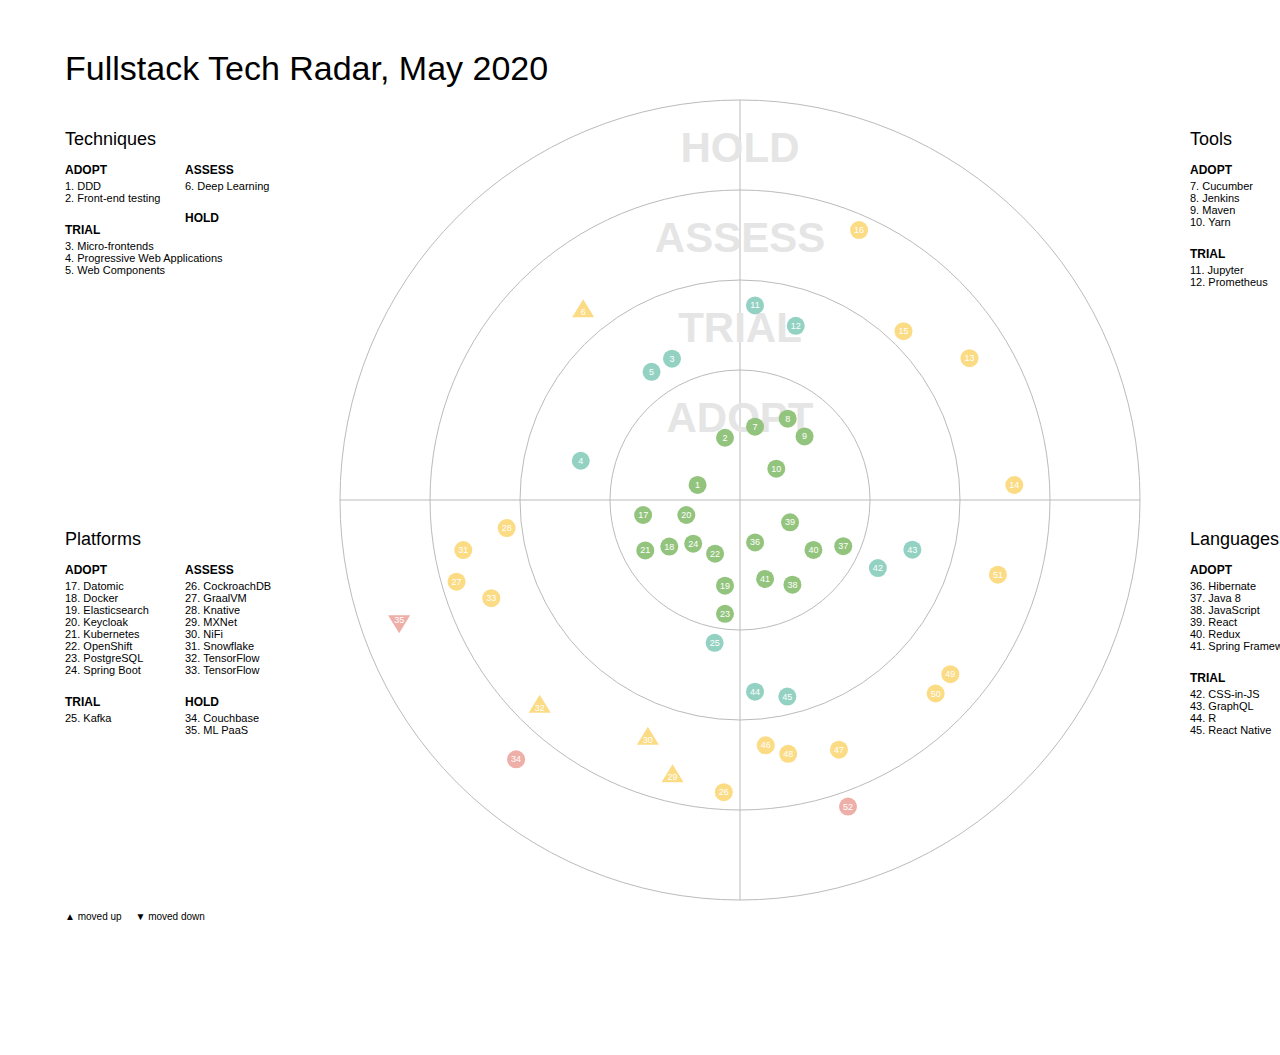
==== docs/fullstack.html @ eb1132a2 "Change Fullstack radar with Deep Learning and NiFI" ====
<!DOCTYPE html>

<html>

<head>

<meta charset="utf-8" />
<meta name="generator" content="pandoc" />
<meta http-equiv="X-UA-Compatible" content="IE=EDGE" />




<title>Tech Radar</title>

<script>// Pandoc 2.9 adds attributes on both header and div. We remove the former (to
// be compatible with the behavior of Pandoc < 2.8).
document.addEventListener('DOMContentLoaded', function(e) {
  var hs = document.querySelectorAll("div.section[class*='level'] > :first-child");
  var i, h, a;
  for (i = 0; i < hs.length; i++) {
    h = hs[i];
    if (!/^h[1-6]$/i.test(h.tagName)) continue;  // it should be a header h1-h6
    a = h.attributes;
    while (a.length > 0) h.removeAttribute(a[0].name);
  }
});
</script>
<script>/*! jQuery v1.11.3 | (c) 2005, 2015 jQuery Foundation, Inc. | jquery.org/license */
!function(a,b){"object"==typeof module&&"object"==typeof module.exports?module.exports=a.document?b(a,!0):function(a){if(!a.document)throw new Error("jQuery requires a window with a document");return b(a)}:b(a)}("undefined"!=typeof window?window:this,function(a,b){var c=[],d=c.slice,e=c.concat,f=c.push,g=c.indexOf,h={},i=h.toString,j=h.hasOwnProperty,k={},l="1.11.3",m=function(a,b){return new m.fn.init(a,b)},n=/^[\s\uFEFF\xA0]+|[\s\uFEFF\xA0]+$/g,o=/^-ms-/,p=/-([\da-z])/gi,q=function(a,b){return b.toUpperCase()};m.fn=m.prototype={jquery:l,constructor:m,selector:"",length:0,toArray:function(){return d.call(this)},get:function(a){return null!=a?0>a?this[a+this.length]:this[a]:d.call(this)},pushStack:function(a){var b=m.merge(this.constructor(),a);return b.prevObject=this,b.context=this.context,b},each:function(a,b){return m.each(this,a,b)},map:function(a){return this.pushStack(m.map(this,function(b,c){return a.call(b,c,b)}))},slice:function(){return this.pushStack(d.apply(this,arguments))},first:function(){return this.eq(0)},last:function(){return this.eq(-1)},eq:function(a){var b=this.length,c=+a+(0>a?b:0);return this.pushStack(c>=0&&b>c?[this[c]]:[])},end:function(){return this.prevObject||this.constructor(null)},push:f,sort:c.sort,splice:c.splice},m.extend=m.fn.extend=function(){var a,b,c,d,e,f,g=arguments[0]||{},h=1,i=arguments.length,j=!1;for("boolean"==typeof g&&(j=g,g=arguments[h]||{},h++),"object"==typeof g||m.isFunction(g)||(g={}),h===i&&(g=this,h--);i>h;h++)if(null!=(e=arguments[h]))for(d in e)a=g[d],c=e[d],g!==c&&(j&&c&&(m.isPlainObject(c)||(b=m.isArray(c)))?(b?(b=!1,f=a&&m.isArray(a)?a:[]):f=a&&m.isPlainObject(a)?a:{},g[d]=m.extend(j,f,c)):void 0!==c&&(g[d]=c));return g},m.extend({expando:"jQuery"+(l+Math.random()).replace(/\D/g,""),isReady:!0,error:function(a){throw new Error(a)},noop:function(){},isFunction:function(a){return"function"===m.type(a)},isArray:Array.isArray||function(a){return"array"===m.type(a)},isWindow:function(a){return null!=a&&a==a.window},isNumeric:function(a){return!m.isArray(a)&&a-parseFloat(a)+1>=0},isEmptyObject:function(a){var b;for(b in a)return!1;return!0},isPlainObject:function(a){var b;if(!a||"object"!==m.type(a)||a.nodeType||m.isWindow(a))return!1;try{if(a.constructor&&!j.call(a,"constructor")&&!j.call(a.constructor.prototype,"isPrototypeOf"))return!1}catch(c){return!1}if(k.ownLast)for(b in a)return j.call(a,b);for(b in a);return void 0===b||j.call(a,b)},type:function(a){return null==a?a+"":"object"==typeof a||"function"==typeof a?h[i.call(a)]||"object":typeof a},globalEval:function(b){b&&m.trim(b)&&(a.execScript||function(b){a.eval.call(a,b)})(b)},camelCase:function(a){return a.replace(o,"ms-").replace(p,q)},nodeName:function(a,b){return a.nodeName&&a.nodeName.toLowerCase()===b.toLowerCase()},each:function(a,b,c){var d,e=0,f=a.length,g=r(a);if(c){if(g){for(;f>e;e++)if(d=b.apply(a[e],c),d===!1)break}else for(e in a)if(d=b.apply(a[e],c),d===!1)break}else if(g){for(;f>e;e++)if(d=b.call(a[e],e,a[e]),d===!1)break}else for(e in a)if(d=b.call(a[e],e,a[e]),d===!1)break;return a},trim:function(a){return null==a?"":(a+"").replace(n,"")},makeArray:function(a,b){var c=b||[];return null!=a&&(r(Object(a))?m.merge(c,"string"==typeof a?[a]:a):f.call(c,a)),c},inArray:function(a,b,c){var d;if(b){if(g)return g.call(b,a,c);for(d=b.length,c=c?0>c?Math.max(0,d+c):c:0;d>c;c++)if(c in b&&b[c]===a)return c}return-1},merge:function(a,b){var c=+b.length,d=0,e=a.length;while(c>d)a[e++]=b[d++];if(c!==c)while(void 0!==b[d])a[e++]=b[d++];return a.length=e,a},grep:function(a,b,c){for(var d,e=[],f=0,g=a.length,h=!c;g>f;f++)d=!b(a[f],f),d!==h&&e.push(a[f]);return e},map:function(a,b,c){var d,f=0,g=a.length,h=r(a),i=[];if(h)for(;g>f;f++)d=b(a[f],f,c),null!=d&&i.push(d);else for(f in a)d=b(a[f],f,c),null!=d&&i.push(d);return e.apply([],i)},guid:1,proxy:function(a,b){var c,e,f;return"string"==typeof b&&(f=a[b],b=a,a=f),m.isFunction(a)?(c=d.call(arguments,2),e=function(){return a.apply(b||this,c.concat(d.call(arguments)))},e.guid=a.guid=a.guid||m.guid++,e):void 0},now:function(){return+new Date},support:k}),m.each("Boolean Number String Function Array Date RegExp Object Error".split(" "),function(a,b){h["[object "+b+"]"]=b.toLowerCase()});function r(a){var b="length"in a&&a.length,c=m.type(a);return"function"===c||m.isWindow(a)?!1:1===a.nodeType&&b?!0:"array"===c||0===b||"number"==typeof b&&b>0&&b-1 in a}var s=function(a){var b,c,d,e,f,g,h,i,j,k,l,m,n,o,p,q,r,s,t,u="sizzle"+1*new Date,v=a.document,w=0,x=0,y=ha(),z=ha(),A=ha(),B=function(a,b){return a===b&&(l=!0),0},C=1<<31,D={}.hasOwnProperty,E=[],F=E.pop,G=E.push,H=E.push,I=E.slice,J=function(a,b){for(var c=0,d=a.length;d>c;c++)if(a[c]===b)return c;return-1},K="checked|selected|async|autofocus|autoplay|controls|defer|disabled|hidden|ismap|loop|multiple|open|readonly|required|scoped",L="[\\x20\\t\\r\\n\\f]",M="(?:\\\\.|[\\w-]|[^\\x00-\\xa0])+",N=M.replace("w","w#"),O="\\["+L+"*("+M+")(?:"+L+"*([*^$|!~]?=)"+L+"*(?:'((?:\\\\.|[^\\\\'])*)'|\"((?:\\\\.|[^\\\\\"])*)\"|("+N+"))|)"+L+"*\\]",P=":("+M+")(?:\\((('((?:\\\\.|[^\\\\'])*)'|\"((?:\\\\.|[^\\\\\"])*)\")|((?:\\\\.|[^\\\\()[\\]]|"+O+")*)|.*)\\)|)",Q=new RegExp(L+"+","g"),R=new RegExp("^"+L+"+|((?:^|[^\\\\])(?:\\\\.)*)"+L+"+$","g"),S=new RegExp("^"+L+"*,"+L+"*"),T=new RegExp("^"+L+"*([>+~]|"+L+")"+L+"*"),U=new RegExp("="+L+"*([^\\]'\"]*?)"+L+"*\\]","g"),V=new RegExp(P),W=new RegExp("^"+N+"$"),X={ID:new RegExp("^#("+M+")"),CLASS:new RegExp("^\\.("+M+")"),TAG:new RegExp("^("+M.replace("w","w*")+")"),ATTR:new RegExp("^"+O),PSEUDO:new RegExp("^"+P),CHILD:new RegExp("^:(only|first|last|nth|nth-last)-(child|of-type)(?:\\("+L+"*(even|odd|(([+-]|)(\\d*)n|)"+L+"*(?:([+-]|)"+L+"*(\\d+)|))"+L+"*\\)|)","i"),bool:new RegExp("^(?:"+K+")$","i"),needsContext:new RegExp("^"+L+"*[>+~]|:(even|odd|eq|gt|lt|nth|first|last)(?:\\("+L+"*((?:-\\d)?\\d*)"+L+"*\\)|)(?=[^-]|$)","i")},Y=/^(?:input|select|textarea|button)$/i,Z=/^h\d$/i,$=/^[^{]+\{\s*\[native \w/,_=/^(?:#([\w-]+)|(\w+)|\.([\w-]+))$/,aa=/[+~]/,ba=/'|\\/g,ca=new RegExp("\\\\([\\da-f]{1,6}"+L+"?|("+L+")|.)","ig"),da=function(a,b,c){var d="0x"+b-65536;return d!==d||c?b:0>d?String.fromCharCode(d+65536):String.fromCharCode(d>>10|55296,1023&d|56320)},ea=function(){m()};try{H.apply(E=I.call(v.childNodes),v.childNodes),E[v.childNodes.length].nodeType}catch(fa){H={apply:E.length?function(a,b){G.apply(a,I.call(b))}:function(a,b){var c=a.length,d=0;while(a[c++]=b[d++]);a.length=c-1}}}function ga(a,b,d,e){var f,h,j,k,l,o,r,s,w,x;if((b?b.ownerDocument||b:v)!==n&&m(b),b=b||n,d=d||[],k=b.nodeType,"string"!=typeof a||!a||1!==k&&9!==k&&11!==k)return d;if(!e&&p){if(11!==k&&(f=_.exec(a)))if(j=f[1]){if(9===k){if(h=b.getElementById(j),!h||!h.parentNode)return d;if(h.id===j)return d.push(h),d}else if(b.ownerDocument&&(h=b.ownerDocument.getElementById(j))&&t(b,h)&&h.id===j)return d.push(h),d}else{if(f[2])return H.apply(d,b.getElementsByTagName(a)),d;if((j=f[3])&&c.getElementsByClassName)return H.apply(d,b.getElementsByClassName(j)),d}if(c.qsa&&(!q||!q.test(a))){if(s=r=u,w=b,x=1!==k&&a,1===k&&"object"!==b.nodeName.toLowerCase()){o=g(a),(r=b.getAttribute("id"))?s=r.replace(ba,"\\$&"):b.setAttribute("id",s),s="[id='"+s+"'] ",l=o.length;while(l--)o[l]=s+ra(o[l]);w=aa.test(a)&&pa(b.parentNode)||b,x=o.join(",")}if(x)try{return H.apply(d,w.querySelectorAll(x)),d}catch(y){}finally{r||b.removeAttribute("id")}}}return i(a.replace(R,"$1"),b,d,e)}function ha(){var a=[];function b(c,e){return a.push(c+" ")>d.cacheLength&&delete b[a.shift()],b[c+" "]=e}return b}function ia(a){return a[u]=!0,a}function ja(a){var b=n.createElement("div");try{return!!a(b)}catch(c){return!1}finally{b.parentNode&&b.parentNode.removeChild(b),b=null}}function ka(a,b){var c=a.split("|"),e=a.length;while(e--)d.attrHandle[c[e]]=b}function la(a,b){var c=b&&a,d=c&&1===a.nodeType&&1===b.nodeType&&(~b.sourceIndex||C)-(~a.sourceIndex||C);if(d)return d;if(c)while(c=c.nextSibling)if(c===b)return-1;return a?1:-1}function ma(a){return function(b){var c=b.nodeName.toLowerCase();return"input"===c&&b.type===a}}function na(a){return function(b){var c=b.nodeName.toLowerCase();return("input"===c||"button"===c)&&b.type===a}}function oa(a){return ia(function(b){return b=+b,ia(function(c,d){var e,f=a([],c.length,b),g=f.length;while(g--)c[e=f[g]]&&(c[e]=!(d[e]=c[e]))})})}function pa(a){return a&&"undefined"!=typeof a.getElementsByTagName&&a}c=ga.support={},f=ga.isXML=function(a){var b=a&&(a.ownerDocument||a).documentElement;return b?"HTML"!==b.nodeName:!1},m=ga.setDocument=function(a){var b,e,g=a?a.ownerDocument||a:v;return g!==n&&9===g.nodeType&&g.documentElement?(n=g,o=g.documentElement,e=g.defaultView,e&&e!==e.top&&(e.addEventListener?e.addEventListener("unload",ea,!1):e.attachEvent&&e.attachEvent("onunload",ea)),p=!f(g),c.attributes=ja(function(a){return a.className="i",!a.getAttribute("className")}),c.getElementsByTagName=ja(function(a){return a.appendChild(g.createComment("")),!a.getElementsByTagName("*").length}),c.getElementsByClassName=$.test(g.getElementsByClassName),c.getById=ja(function(a){return o.appendChild(a).id=u,!g.getElementsByName||!g.getElementsByName(u).length}),c.getById?(d.find.ID=function(a,b){if("undefined"!=typeof b.getElementById&&p){var c=b.getElementById(a);return c&&c.parentNode?[c]:[]}},d.filter.ID=function(a){var b=a.replace(ca,da);return function(a){return a.getAttribute("id")===b}}):(delete d.find.ID,d.filter.ID=function(a){var b=a.replace(ca,da);return function(a){var c="undefined"!=typeof a.getAttributeNode&&a.getAttributeNode("id");return c&&c.value===b}}),d.find.TAG=c.getElementsByTagName?function(a,b){return"undefined"!=typeof b.getElementsByTagName?b.getElementsByTagName(a):c.qsa?b.querySelectorAll(a):void 0}:function(a,b){var c,d=[],e=0,f=b.getElementsByTagName(a);if("*"===a){while(c=f[e++])1===c.nodeType&&d.push(c);return d}return f},d.find.CLASS=c.getElementsByClassName&&function(a,b){return p?b.getElementsByClassName(a):void 0},r=[],q=[],(c.qsa=$.test(g.querySelectorAll))&&(ja(function(a){o.appendChild(a).innerHTML="<a id='"+u+"'></a><select id='"+u+"-\f]' msallowcapture=''><option selected=''></option></select>",a.querySelectorAll("[msallowcapture^='']").length&&q.push("[*^$]="+L+"*(?:''|\"\")"),a.querySelectorAll("[selected]").length||q.push("\\["+L+"*(?:value|"+K+")"),a.querySelectorAll("[id~="+u+"-]").length||q.push("~="),a.querySelectorAll(":checked").length||q.push(":checked"),a.querySelectorAll("a#"+u+"+*").length||q.push(".#.+[+~]")}),ja(function(a){var b=g.createElement("input");b.setAttribute("type","hidden"),a.appendChild(b).setAttribute("name","D"),a.querySelectorAll("[name=d]").length&&q.push("name"+L+"*[*^$|!~]?="),a.querySelectorAll(":enabled").length||q.push(":enabled",":disabled"),a.querySelectorAll("*,:x"),q.push(",.*:")})),(c.matchesSelector=$.test(s=o.matches||o.webkitMatchesSelector||o.mozMatchesSelector||o.oMatchesSelector||o.msMatchesSelector))&&ja(function(a){c.disconnectedMatch=s.call(a,"div"),s.call(a,"[s!='']:x"),r.push("!=",P)}),q=q.length&&new RegExp(q.join("|")),r=r.length&&new RegExp(r.join("|")),b=$.test(o.compareDocumentPosition),t=b||$.test(o.contains)?function(a,b){var c=9===a.nodeType?a.documentElement:a,d=b&&b.parentNode;return a===d||!(!d||1!==d.nodeType||!(c.contains?c.contains(d):a.compareDocumentPosition&&16&a.compareDocumentPosition(d)))}:function(a,b){if(b)while(b=b.parentNode)if(b===a)return!0;return!1},B=b?function(a,b){if(a===b)return l=!0,0;var d=!a.compareDocumentPosition-!b.compareDocumentPosition;return d?d:(d=(a.ownerDocument||a)===(b.ownerDocument||b)?a.compareDocumentPosition(b):1,1&d||!c.sortDetached&&b.compareDocumentPosition(a)===d?a===g||a.ownerDocument===v&&t(v,a)?-1:b===g||b.ownerDocument===v&&t(v,b)?1:k?J(k,a)-J(k,b):0:4&d?-1:1)}:function(a,b){if(a===b)return l=!0,0;var c,d=0,e=a.parentNode,f=b.parentNode,h=[a],i=[b];if(!e||!f)return a===g?-1:b===g?1:e?-1:f?1:k?J(k,a)-J(k,b):0;if(e===f)return la(a,b);c=a;while(c=c.parentNode)h.unshift(c);c=b;while(c=c.parentNode)i.unshift(c);while(h[d]===i[d])d++;return d?la(h[d],i[d]):h[d]===v?-1:i[d]===v?1:0},g):n},ga.matches=function(a,b){return ga(a,null,null,b)},ga.matchesSelector=function(a,b){if((a.ownerDocument||a)!==n&&m(a),b=b.replace(U,"='$1']"),!(!c.matchesSelector||!p||r&&r.test(b)||q&&q.test(b)))try{var d=s.call(a,b);if(d||c.disconnectedMatch||a.document&&11!==a.document.nodeType)return d}catch(e){}return ga(b,n,null,[a]).length>0},ga.contains=function(a,b){return(a.ownerDocument||a)!==n&&m(a),t(a,b)},ga.attr=function(a,b){(a.ownerDocument||a)!==n&&m(a);var e=d.attrHandle[b.toLowerCase()],f=e&&D.call(d.attrHandle,b.toLowerCase())?e(a,b,!p):void 0;return void 0!==f?f:c.attributes||!p?a.getAttribute(b):(f=a.getAttributeNode(b))&&f.specified?f.value:null},ga.error=function(a){throw new Error("Syntax error, unrecognized expression: "+a)},ga.uniqueSort=function(a){var b,d=[],e=0,f=0;if(l=!c.detectDuplicates,k=!c.sortStable&&a.slice(0),a.sort(B),l){while(b=a[f++])b===a[f]&&(e=d.push(f));while(e--)a.splice(d[e],1)}return k=null,a},e=ga.getText=function(a){var b,c="",d=0,f=a.nodeType;if(f){if(1===f||9===f||11===f){if("string"==typeof a.textContent)return a.textContent;for(a=a.firstChild;a;a=a.nextSibling)c+=e(a)}else if(3===f||4===f)return a.nodeValue}else while(b=a[d++])c+=e(b);return c},d=ga.selectors={cacheLength:50,createPseudo:ia,match:X,attrHandle:{},find:{},relative:{">":{dir:"parentNode",first:!0}," ":{dir:"parentNode"},"+":{dir:"previousSibling",first:!0},"~":{dir:"previousSibling"}},preFilter:{ATTR:function(a){return a[1]=a[1].replace(ca,da),a[3]=(a[3]||a[4]||a[5]||"").replace(ca,da),"~="===a[2]&&(a[3]=" "+a[3]+" "),a.slice(0,4)},CHILD:function(a){return a[1]=a[1].toLowerCase(),"nth"===a[1].slice(0,3)?(a[3]||ga.error(a[0]),a[4]=+(a[4]?a[5]+(a[6]||1):2*("even"===a[3]||"odd"===a[3])),a[5]=+(a[7]+a[8]||"odd"===a[3])):a[3]&&ga.error(a[0]),a},PSEUDO:function(a){var b,c=!a[6]&&a[2];return X.CHILD.test(a[0])?null:(a[3]?a[2]=a[4]||a[5]||"":c&&V.test(c)&&(b=g(c,!0))&&(b=c.indexOf(")",c.length-b)-c.length)&&(a[0]=a[0].slice(0,b),a[2]=c.slice(0,b)),a.slice(0,3))}},filter:{TAG:function(a){var b=a.replace(ca,da).toLowerCase();return"*"===a?function(){return!0}:function(a){return a.nodeName&&a.nodeName.toLowerCase()===b}},CLASS:function(a){var b=y[a+" "];return b||(b=new RegExp("(^|"+L+")"+a+"("+L+"|$)"))&&y(a,function(a){return b.test("string"==typeof a.className&&a.className||"undefined"!=typeof a.getAttribute&&a.getAttribute("class")||"")})},ATTR:function(a,b,c){return function(d){var e=ga.attr(d,a);return null==e?"!="===b:b?(e+="","="===b?e===c:"!="===b?e!==c:"^="===b?c&&0===e.indexOf(c):"*="===b?c&&e.indexOf(c)>-1:"$="===b?c&&e.slice(-c.length)===c:"~="===b?(" "+e.replace(Q," ")+" ").indexOf(c)>-1:"|="===b?e===c||e.slice(0,c.length+1)===c+"-":!1):!0}},CHILD:function(a,b,c,d,e){var f="nth"!==a.slice(0,3),g="last"!==a.slice(-4),h="of-type"===b;return 1===d&&0===e?function(a){return!!a.parentNode}:function(b,c,i){var j,k,l,m,n,o,p=f!==g?"nextSibling":"previousSibling",q=b.parentNode,r=h&&b.nodeName.toLowerCase(),s=!i&&!h;if(q){if(f){while(p){l=b;while(l=l[p])if(h?l.nodeName.toLowerCase()===r:1===l.nodeType)return!1;o=p="only"===a&&!o&&"nextSibling"}return!0}if(o=[g?q.firstChild:q.lastChild],g&&s){k=q[u]||(q[u]={}),j=k[a]||[],n=j[0]===w&&j[1],m=j[0]===w&&j[2],l=n&&q.childNodes[n];while(l=++n&&l&&l[p]||(m=n=0)||o.pop())if(1===l.nodeType&&++m&&l===b){k[a]=[w,n,m];break}}else if(s&&(j=(b[u]||(b[u]={}))[a])&&j[0]===w)m=j[1];else while(l=++n&&l&&l[p]||(m=n=0)||o.pop())if((h?l.nodeName.toLowerCase()===r:1===l.nodeType)&&++m&&(s&&((l[u]||(l[u]={}))[a]=[w,m]),l===b))break;return m-=e,m===d||m%d===0&&m/d>=0}}},PSEUDO:function(a,b){var c,e=d.pseudos[a]||d.setFilters[a.toLowerCase()]||ga.error("unsupported pseudo: "+a);return e[u]?e(b):e.length>1?(c=[a,a,"",b],d.setFilters.hasOwnProperty(a.toLowerCase())?ia(function(a,c){var d,f=e(a,b),g=f.length;while(g--)d=J(a,f[g]),a[d]=!(c[d]=f[g])}):function(a){return e(a,0,c)}):e}},pseudos:{not:ia(function(a){var b=[],c=[],d=h(a.replace(R,"$1"));return d[u]?ia(function(a,b,c,e){var f,g=d(a,null,e,[]),h=a.length;while(h--)(f=g[h])&&(a[h]=!(b[h]=f))}):function(a,e,f){return b[0]=a,d(b,null,f,c),b[0]=null,!c.pop()}}),has:ia(function(a){return function(b){return ga(a,b).length>0}}),contains:ia(function(a){return a=a.replace(ca,da),function(b){return(b.textContent||b.innerText||e(b)).indexOf(a)>-1}}),lang:ia(function(a){return W.test(a||"")||ga.error("unsupported lang: "+a),a=a.replace(ca,da).toLowerCase(),function(b){var c;do if(c=p?b.lang:b.getAttribute("xml:lang")||b.getAttribute("lang"))return c=c.toLowerCase(),c===a||0===c.indexOf(a+"-");while((b=b.parentNode)&&1===b.nodeType);return!1}}),target:function(b){var c=a.location&&a.location.hash;return c&&c.slice(1)===b.id},root:function(a){return a===o},focus:function(a){return a===n.activeElement&&(!n.hasFocus||n.hasFocus())&&!!(a.type||a.href||~a.tabIndex)},enabled:function(a){return a.disabled===!1},disabled:function(a){return a.disabled===!0},checked:function(a){var b=a.nodeName.toLowerCase();return"input"===b&&!!a.checked||"option"===b&&!!a.selected},selected:function(a){return a.parentNode&&a.parentNode.selectedIndex,a.selected===!0},empty:function(a){for(a=a.firstChild;a;a=a.nextSibling)if(a.nodeType<6)return!1;return!0},parent:function(a){return!d.pseudos.empty(a)},header:function(a){return Z.test(a.nodeName)},input:function(a){return Y.test(a.nodeName)},button:function(a){var b=a.nodeName.toLowerCase();return"input"===b&&"button"===a.type||"button"===b},text:function(a){var b;return"input"===a.nodeName.toLowerCase()&&"text"===a.type&&(null==(b=a.getAttribute("type"))||"text"===b.toLowerCase())},first:oa(function(){return[0]}),last:oa(function(a,b){return[b-1]}),eq:oa(function(a,b,c){return[0>c?c+b:c]}),even:oa(function(a,b){for(var c=0;b>c;c+=2)a.push(c);return a}),odd:oa(function(a,b){for(var c=1;b>c;c+=2)a.push(c);return a}),lt:oa(function(a,b,c){for(var d=0>c?c+b:c;--d>=0;)a.push(d);return a}),gt:oa(function(a,b,c){for(var d=0>c?c+b:c;++d<b;)a.push(d);return a})}},d.pseudos.nth=d.pseudos.eq;for(b in{radio:!0,checkbox:!0,file:!0,password:!0,image:!0})d.pseudos[b]=ma(b);for(b in{submit:!0,reset:!0})d.pseudos[b]=na(b);function qa(){}qa.prototype=d.filters=d.pseudos,d.setFilters=new qa,g=ga.tokenize=function(a,b){var c,e,f,g,h,i,j,k=z[a+" "];if(k)return b?0:k.slice(0);h=a,i=[],j=d.preFilter;while(h){(!c||(e=S.exec(h)))&&(e&&(h=h.slice(e[0].length)||h),i.push(f=[])),c=!1,(e=T.exec(h))&&(c=e.shift(),f.push({value:c,type:e[0].replace(R," ")}),h=h.slice(c.length));for(g in d.filter)!(e=X[g].exec(h))||j[g]&&!(e=j[g](e))||(c=e.shift(),f.push({value:c,type:g,matches:e}),h=h.slice(c.length));if(!c)break}return b?h.length:h?ga.error(a):z(a,i).slice(0)};function ra(a){for(var b=0,c=a.length,d="";c>b;b++)d+=a[b].value;return d}function sa(a,b,c){var d=b.dir,e=c&&"parentNode"===d,f=x++;return b.first?function(b,c,f){while(b=b[d])if(1===b.nodeType||e)return a(b,c,f)}:function(b,c,g){var h,i,j=[w,f];if(g){while(b=b[d])if((1===b.nodeType||e)&&a(b,c,g))return!0}else while(b=b[d])if(1===b.nodeType||e){if(i=b[u]||(b[u]={}),(h=i[d])&&h[0]===w&&h[1]===f)return j[2]=h[2];if(i[d]=j,j[2]=a(b,c,g))return!0}}}function ta(a){return a.length>1?function(b,c,d){var e=a.length;while(e--)if(!a[e](b,c,d))return!1;return!0}:a[0]}function ua(a,b,c){for(var d=0,e=b.length;e>d;d++)ga(a,b[d],c);return c}function va(a,b,c,d,e){for(var f,g=[],h=0,i=a.length,j=null!=b;i>h;h++)(f=a[h])&&(!c||c(f,d,e))&&(g.push(f),j&&b.push(h));return g}function wa(a,b,c,d,e,f){return d&&!d[u]&&(d=wa(d)),e&&!e[u]&&(e=wa(e,f)),ia(function(f,g,h,i){var j,k,l,m=[],n=[],o=g.length,p=f||ua(b||"*",h.nodeType?[h]:h,[]),q=!a||!f&&b?p:va(p,m,a,h,i),r=c?e||(f?a:o||d)?[]:g:q;if(c&&c(q,r,h,i),d){j=va(r,n),d(j,[],h,i),k=j.length;while(k--)(l=j[k])&&(r[n[k]]=!(q[n[k]]=l))}if(f){if(e||a){if(e){j=[],k=r.length;while(k--)(l=r[k])&&j.push(q[k]=l);e(null,r=[],j,i)}k=r.length;while(k--)(l=r[k])&&(j=e?J(f,l):m[k])>-1&&(f[j]=!(g[j]=l))}}else r=va(r===g?r.splice(o,r.length):r),e?e(null,g,r,i):H.apply(g,r)})}function xa(a){for(var b,c,e,f=a.length,g=d.relative[a[0].type],h=g||d.relative[" "],i=g?1:0,k=sa(function(a){return a===b},h,!0),l=sa(function(a){return J(b,a)>-1},h,!0),m=[function(a,c,d){var e=!g&&(d||c!==j)||((b=c).nodeType?k(a,c,d):l(a,c,d));return b=null,e}];f>i;i++)if(c=d.relative[a[i].type])m=[sa(ta(m),c)];else{if(c=d.filter[a[i].type].apply(null,a[i].matches),c[u]){for(e=++i;f>e;e++)if(d.relative[a[e].type])break;return wa(i>1&&ta(m),i>1&&ra(a.slice(0,i-1).concat({value:" "===a[i-2].type?"*":""})).replace(R,"$1"),c,e>i&&xa(a.slice(i,e)),f>e&&xa(a=a.slice(e)),f>e&&ra(a))}m.push(c)}return ta(m)}function ya(a,b){var c=b.length>0,e=a.length>0,f=function(f,g,h,i,k){var l,m,o,p=0,q="0",r=f&&[],s=[],t=j,u=f||e&&d.find.TAG("*",k),v=w+=null==t?1:Math.random()||.1,x=u.length;for(k&&(j=g!==n&&g);q!==x&&null!=(l=u[q]);q++){if(e&&l){m=0;while(o=a[m++])if(o(l,g,h)){i.push(l);break}k&&(w=v)}c&&((l=!o&&l)&&p--,f&&r.push(l))}if(p+=q,c&&q!==p){m=0;while(o=b[m++])o(r,s,g,h);if(f){if(p>0)while(q--)r[q]||s[q]||(s[q]=F.call(i));s=va(s)}H.apply(i,s),k&&!f&&s.length>0&&p+b.length>1&&ga.uniqueSort(i)}return k&&(w=v,j=t),r};return c?ia(f):f}return h=ga.compile=function(a,b){var c,d=[],e=[],f=A[a+" "];if(!f){b||(b=g(a)),c=b.length;while(c--)f=xa(b[c]),f[u]?d.push(f):e.push(f);f=A(a,ya(e,d)),f.selector=a}return f},i=ga.select=function(a,b,e,f){var i,j,k,l,m,n="function"==typeof a&&a,o=!f&&g(a=n.selector||a);if(e=e||[],1===o.length){if(j=o[0]=o[0].slice(0),j.length>2&&"ID"===(k=j[0]).type&&c.getById&&9===b.nodeType&&p&&d.relative[j[1].type]){if(b=(d.find.ID(k.matches[0].replace(ca,da),b)||[])[0],!b)return e;n&&(b=b.parentNode),a=a.slice(j.shift().value.length)}i=X.needsContext.test(a)?0:j.length;while(i--){if(k=j[i],d.relative[l=k.type])break;if((m=d.find[l])&&(f=m(k.matches[0].replace(ca,da),aa.test(j[0].type)&&pa(b.parentNode)||b))){if(j.splice(i,1),a=f.length&&ra(j),!a)return H.apply(e,f),e;break}}}return(n||h(a,o))(f,b,!p,e,aa.test(a)&&pa(b.parentNode)||b),e},c.sortStable=u.split("").sort(B).join("")===u,c.detectDuplicates=!!l,m(),c.sortDetached=ja(function(a){return 1&a.compareDocumentPosition(n.createElement("div"))}),ja(function(a){return a.innerHTML="<a href='#'></a>","#"===a.firstChild.getAttribute("href")})||ka("type|href|height|width",function(a,b,c){return c?void 0:a.getAttribute(b,"type"===b.toLowerCase()?1:2)}),c.attributes&&ja(function(a){return a.innerHTML="<input/>",a.firstChild.setAttribute("value",""),""===a.firstChild.getAttribute("value")})||ka("value",function(a,b,c){return c||"input"!==a.nodeName.toLowerCase()?void 0:a.defaultValue}),ja(function(a){return null==a.getAttribute("disabled")})||ka(K,function(a,b,c){var d;return c?void 0:a[b]===!0?b.toLowerCase():(d=a.getAttributeNode(b))&&d.specified?d.value:null}),ga}(a);m.find=s,m.expr=s.selectors,m.expr[":"]=m.expr.pseudos,m.unique=s.uniqueSort,m.text=s.getText,m.isXMLDoc=s.isXML,m.contains=s.contains;var t=m.expr.match.needsContext,u=/^<(\w+)\s*\/?>(?:<\/\1>|)$/,v=/^.[^:#\[\.,]*$/;function w(a,b,c){if(m.isFunction(b))return m.grep(a,function(a,d){return!!b.call(a,d,a)!==c});if(b.nodeType)return m.grep(a,function(a){return a===b!==c});if("string"==typeof b){if(v.test(b))return m.filter(b,a,c);b=m.filter(b,a)}return m.grep(a,function(a){return m.inArray(a,b)>=0!==c})}m.filter=function(a,b,c){var d=b[0];return c&&(a=":not("+a+")"),1===b.length&&1===d.nodeType?m.find.matchesSelector(d,a)?[d]:[]:m.find.matches(a,m.grep(b,function(a){return 1===a.nodeType}))},m.fn.extend({find:function(a){var b,c=[],d=this,e=d.length;if("string"!=typeof a)return this.pushStack(m(a).filter(function(){for(b=0;e>b;b++)if(m.contains(d[b],this))return!0}));for(b=0;e>b;b++)m.find(a,d[b],c);return c=this.pushStack(e>1?m.unique(c):c),c.selector=this.selector?this.selector+" "+a:a,c},filter:function(a){return this.pushStack(w(this,a||[],!1))},not:function(a){return this.pushStack(w(this,a||[],!0))},is:function(a){return!!w(this,"string"==typeof a&&t.test(a)?m(a):a||[],!1).length}});var x,y=a.document,z=/^(?:\s*(<[\w\W]+>)[^>]*|#([\w-]*))$/,A=m.fn.init=function(a,b){var c,d;if(!a)return this;if("string"==typeof a){if(c="<"===a.charAt(0)&&">"===a.charAt(a.length-1)&&a.length>=3?[null,a,null]:z.exec(a),!c||!c[1]&&b)return!b||b.jquery?(b||x).find(a):this.constructor(b).find(a);if(c[1]){if(b=b instanceof m?b[0]:b,m.merge(this,m.parseHTML(c[1],b&&b.nodeType?b.ownerDocument||b:y,!0)),u.test(c[1])&&m.isPlainObject(b))for(c in b)m.isFunction(this[c])?this[c](b[c]):this.attr(c,b[c]);return this}if(d=y.getElementById(c[2]),d&&d.parentNode){if(d.id!==c[2])return x.find(a);this.length=1,this[0]=d}return this.context=y,this.selector=a,this}return a.nodeType?(this.context=this[0]=a,this.length=1,this):m.isFunction(a)?"undefined"!=typeof x.ready?x.ready(a):a(m):(void 0!==a.selector&&(this.selector=a.selector,this.context=a.context),m.makeArray(a,this))};A.prototype=m.fn,x=m(y);var B=/^(?:parents|prev(?:Until|All))/,C={children:!0,contents:!0,next:!0,prev:!0};m.extend({dir:function(a,b,c){var d=[],e=a[b];while(e&&9!==e.nodeType&&(void 0===c||1!==e.nodeType||!m(e).is(c)))1===e.nodeType&&d.push(e),e=e[b];return d},sibling:function(a,b){for(var c=[];a;a=a.nextSibling)1===a.nodeType&&a!==b&&c.push(a);return c}}),m.fn.extend({has:function(a){var b,c=m(a,this),d=c.length;return this.filter(function(){for(b=0;d>b;b++)if(m.contains(this,c[b]))return!0})},closest:function(a,b){for(var c,d=0,e=this.length,f=[],g=t.test(a)||"string"!=typeof a?m(a,b||this.context):0;e>d;d++)for(c=this[d];c&&c!==b;c=c.parentNode)if(c.nodeType<11&&(g?g.index(c)>-1:1===c.nodeType&&m.find.matchesSelector(c,a))){f.push(c);break}return this.pushStack(f.length>1?m.unique(f):f)},index:function(a){return a?"string"==typeof a?m.inArray(this[0],m(a)):m.inArray(a.jquery?a[0]:a,this):this[0]&&this[0].parentNode?this.first().prevAll().length:-1},add:function(a,b){return this.pushStack(m.unique(m.merge(this.get(),m(a,b))))},addBack:function(a){return this.add(null==a?this.prevObject:this.prevObject.filter(a))}});function D(a,b){do a=a[b];while(a&&1!==a.nodeType);return a}m.each({parent:function(a){var b=a.parentNode;return b&&11!==b.nodeType?b:null},parents:function(a){return m.dir(a,"parentNode")},parentsUntil:function(a,b,c){return m.dir(a,"parentNode",c)},next:function(a){return D(a,"nextSibling")},prev:function(a){return D(a,"previousSibling")},nextAll:function(a){return m.dir(a,"nextSibling")},prevAll:function(a){return m.dir(a,"previousSibling")},nextUntil:function(a,b,c){return m.dir(a,"nextSibling",c)},prevUntil:function(a,b,c){return m.dir(a,"previousSibling",c)},siblings:function(a){return m.sibling((a.parentNode||{}).firstChild,a)},children:function(a){return m.sibling(a.firstChild)},contents:function(a){return m.nodeName(a,"iframe")?a.contentDocument||a.contentWindow.document:m.merge([],a.childNodes)}},function(a,b){m.fn[a]=function(c,d){var e=m.map(this,b,c);return"Until"!==a.slice(-5)&&(d=c),d&&"string"==typeof d&&(e=m.filter(d,e)),this.length>1&&(C[a]||(e=m.unique(e)),B.test(a)&&(e=e.reverse())),this.pushStack(e)}});var E=/\S+/g,F={};function G(a){var b=F[a]={};return m.each(a.match(E)||[],function(a,c){b[c]=!0}),b}m.Callbacks=function(a){a="string"==typeof a?F[a]||G(a):m.extend({},a);var b,c,d,e,f,g,h=[],i=!a.once&&[],j=function(l){for(c=a.memory&&l,d=!0,f=g||0,g=0,e=h.length,b=!0;h&&e>f;f++)if(h[f].apply(l[0],l[1])===!1&&a.stopOnFalse){c=!1;break}b=!1,h&&(i?i.length&&j(i.shift()):c?h=[]:k.disable())},k={add:function(){if(h){var d=h.length;!function f(b){m.each(b,function(b,c){var d=m.type(c);"function"===d?a.unique&&k.has(c)||h.push(c):c&&c.length&&"string"!==d&&f(c)})}(arguments),b?e=h.length:c&&(g=d,j(c))}return this},remove:function(){return h&&m.each(arguments,function(a,c){var d;while((d=m.inArray(c,h,d))>-1)h.splice(d,1),b&&(e>=d&&e--,f>=d&&f--)}),this},has:function(a){return a?m.inArray(a,h)>-1:!(!h||!h.length)},empty:function(){return h=[],e=0,this},disable:function(){return h=i=c=void 0,this},disabled:function(){return!h},lock:function(){return i=void 0,c||k.disable(),this},locked:function(){return!i},fireWith:function(a,c){return!h||d&&!i||(c=c||[],c=[a,c.slice?c.slice():c],b?i.push(c):j(c)),this},fire:function(){return k.fireWith(this,arguments),this},fired:function(){return!!d}};return k},m.extend({Deferred:function(a){var b=[["resolve","done",m.Callbacks("once memory"),"resolved"],["reject","fail",m.Callbacks("once memory"),"rejected"],["notify","progress",m.Callbacks("memory")]],c="pending",d={state:function(){return c},always:function(){return e.done(arguments).fail(arguments),this},then:function(){var a=arguments;return m.Deferred(function(c){m.each(b,function(b,f){var g=m.isFunction(a[b])&&a[b];e[f[1]](function(){var a=g&&g.apply(this,arguments);a&&m.isFunction(a.promise)?a.promise().done(c.resolve).fail(c.reject).progress(c.notify):c[f[0]+"With"](this===d?c.promise():this,g?[a]:arguments)})}),a=null}).promise()},promise:function(a){return null!=a?m.extend(a,d):d}},e={};return d.pipe=d.then,m.each(b,function(a,f){var g=f[2],h=f[3];d[f[1]]=g.add,h&&g.add(function(){c=h},b[1^a][2].disable,b[2][2].lock),e[f[0]]=function(){return e[f[0]+"With"](this===e?d:this,arguments),this},e[f[0]+"With"]=g.fireWith}),d.promise(e),a&&a.call(e,e),e},when:function(a){var b=0,c=d.call(arguments),e=c.length,f=1!==e||a&&m.isFunction(a.promise)?e:0,g=1===f?a:m.Deferred(),h=function(a,b,c){return function(e){b[a]=this,c[a]=arguments.length>1?d.call(arguments):e,c===i?g.notifyWith(b,c):--f||g.resolveWith(b,c)}},i,j,k;if(e>1)for(i=new Array(e),j=new Array(e),k=new Array(e);e>b;b++)c[b]&&m.isFunction(c[b].promise)?c[b].promise().done(h(b,k,c)).fail(g.reject).progress(h(b,j,i)):--f;return f||g.resolveWith(k,c),g.promise()}});var H;m.fn.ready=function(a){return m.ready.promise().done(a),this},m.extend({isReady:!1,readyWait:1,holdReady:function(a){a?m.readyWait++:m.ready(!0)},ready:function(a){if(a===!0?!--m.readyWait:!m.isReady){if(!y.body)return setTimeout(m.ready);m.isReady=!0,a!==!0&&--m.readyWait>0||(H.resolveWith(y,[m]),m.fn.triggerHandler&&(m(y).triggerHandler("ready"),m(y).off("ready")))}}});function I(){y.addEventListener?(y.removeEventListener("DOMContentLoaded",J,!1),a.removeEventListener("load",J,!1)):(y.detachEvent("onreadystatechange",J),a.detachEvent("onload",J))}function J(){(y.addEventListener||"load"===event.type||"complete"===y.readyState)&&(I(),m.ready())}m.ready.promise=function(b){if(!H)if(H=m.Deferred(),"complete"===y.readyState)setTimeout(m.ready);else if(y.addEventListener)y.addEventListener("DOMContentLoaded",J,!1),a.addEventListener("load",J,!1);else{y.attachEvent("onreadystatechange",J),a.attachEvent("onload",J);var c=!1;try{c=null==a.frameElement&&y.documentElement}catch(d){}c&&c.doScroll&&!function e(){if(!m.isReady){try{c.doScroll("left")}catch(a){return setTimeout(e,50)}I(),m.ready()}}()}return H.promise(b)};var K="undefined",L;for(L in m(k))break;k.ownLast="0"!==L,k.inlineBlockNeedsLayout=!1,m(function(){var a,b,c,d;c=y.getElementsByTagName("body")[0],c&&c.style&&(b=y.createElement("div"),d=y.createElement("div"),d.style.cssText="position:absolute;border:0;width:0;height:0;top:0;left:-9999px",c.appendChild(d).appendChild(b),typeof b.style.zoom!==K&&(b.style.cssText="display:inline;margin:0;border:0;padding:1px;width:1px;zoom:1",k.inlineBlockNeedsLayout=a=3===b.offsetWidth,a&&(c.style.zoom=1)),c.removeChild(d))}),function(){var a=y.createElement("div");if(null==k.deleteExpando){k.deleteExpando=!0;try{delete a.test}catch(b){k.deleteExpando=!1}}a=null}(),m.acceptData=function(a){var b=m.noData[(a.nodeName+" ").toLowerCase()],c=+a.nodeType||1;return 1!==c&&9!==c?!1:!b||b!==!0&&a.getAttribute("classid")===b};var M=/^(?:\{[\w\W]*\}|\[[\w\W]*\])$/,N=/([A-Z])/g;function O(a,b,c){if(void 0===c&&1===a.nodeType){var d="data-"+b.replace(N,"-$1").toLowerCase();if(c=a.getAttribute(d),"string"==typeof c){try{c="true"===c?!0:"false"===c?!1:"null"===c?null:+c+""===c?+c:M.test(c)?m.parseJSON(c):c}catch(e){}m.data(a,b,c)}else c=void 0}return c}function P(a){var b;for(b in a)if(("data"!==b||!m.isEmptyObject(a[b]))&&"toJSON"!==b)return!1;

return!0}function Q(a,b,d,e){if(m.acceptData(a)){var f,g,h=m.expando,i=a.nodeType,j=i?m.cache:a,k=i?a[h]:a[h]&&h;if(k&&j[k]&&(e||j[k].data)||void 0!==d||"string"!=typeof b)return k||(k=i?a[h]=c.pop()||m.guid++:h),j[k]||(j[k]=i?{}:{toJSON:m.noop}),("object"==typeof b||"function"==typeof b)&&(e?j[k]=m.extend(j[k],b):j[k].data=m.extend(j[k].data,b)),g=j[k],e||(g.data||(g.data={}),g=g.data),void 0!==d&&(g[m.camelCase(b)]=d),"string"==typeof b?(f=g[b],null==f&&(f=g[m.camelCase(b)])):f=g,f}}function R(a,b,c){if(m.acceptData(a)){var d,e,f=a.nodeType,g=f?m.cache:a,h=f?a[m.expando]:m.expando;if(g[h]){if(b&&(d=c?g[h]:g[h].data)){m.isArray(b)?b=b.concat(m.map(b,m.camelCase)):b in d?b=[b]:(b=m.camelCase(b),b=b in d?[b]:b.split(" ")),e=b.length;while(e--)delete d[b[e]];if(c?!P(d):!m.isEmptyObject(d))return}(c||(delete g[h].data,P(g[h])))&&(f?m.cleanData([a],!0):k.deleteExpando||g!=g.window?delete g[h]:g[h]=null)}}}m.extend({cache:{},noData:{"applet ":!0,"embed ":!0,"object ":"clsid:D27CDB6E-AE6D-11cf-96B8-444553540000"},hasData:function(a){return a=a.nodeType?m.cache[a[m.expando]]:a[m.expando],!!a&&!P(a)},data:function(a,b,c){return Q(a,b,c)},removeData:function(a,b){return R(a,b)},_data:function(a,b,c){return Q(a,b,c,!0)},_removeData:function(a,b){return R(a,b,!0)}}),m.fn.extend({data:function(a,b){var c,d,e,f=this[0],g=f&&f.attributes;if(void 0===a){if(this.length&&(e=m.data(f),1===f.nodeType&&!m._data(f,"parsedAttrs"))){c=g.length;while(c--)g[c]&&(d=g[c].name,0===d.indexOf("data-")&&(d=m.camelCase(d.slice(5)),O(f,d,e[d])));m._data(f,"parsedAttrs",!0)}return e}return"object"==typeof a?this.each(function(){m.data(this,a)}):arguments.length>1?this.each(function(){m.data(this,a,b)}):f?O(f,a,m.data(f,a)):void 0},removeData:function(a){return this.each(function(){m.removeData(this,a)})}}),m.extend({queue:function(a,b,c){var d;return a?(b=(b||"fx")+"queue",d=m._data(a,b),c&&(!d||m.isArray(c)?d=m._data(a,b,m.makeArray(c)):d.push(c)),d||[]):void 0},dequeue:function(a,b){b=b||"fx";var c=m.queue(a,b),d=c.length,e=c.shift(),f=m._queueHooks(a,b),g=function(){m.dequeue(a,b)};"inprogress"===e&&(e=c.shift(),d--),e&&("fx"===b&&c.unshift("inprogress"),delete f.stop,e.call(a,g,f)),!d&&f&&f.empty.fire()},_queueHooks:function(a,b){var c=b+"queueHooks";return m._data(a,c)||m._data(a,c,{empty:m.Callbacks("once memory").add(function(){m._removeData(a,b+"queue"),m._removeData(a,c)})})}}),m.fn.extend({queue:function(a,b){var c=2;return"string"!=typeof a&&(b=a,a="fx",c--),arguments.length<c?m.queue(this[0],a):void 0===b?this:this.each(function(){var c=m.queue(this,a,b);m._queueHooks(this,a),"fx"===a&&"inprogress"!==c[0]&&m.dequeue(this,a)})},dequeue:function(a){return this.each(function(){m.dequeue(this,a)})},clearQueue:function(a){return this.queue(a||"fx",[])},promise:function(a,b){var c,d=1,e=m.Deferred(),f=this,g=this.length,h=function(){--d||e.resolveWith(f,[f])};"string"!=typeof a&&(b=a,a=void 0),a=a||"fx";while(g--)c=m._data(f[g],a+"queueHooks"),c&&c.empty&&(d++,c.empty.add(h));return h(),e.promise(b)}});var S=/[+-]?(?:\d*\.|)\d+(?:[eE][+-]?\d+|)/.source,T=["Top","Right","Bottom","Left"],U=function(a,b){return a=b||a,"none"===m.css(a,"display")||!m.contains(a.ownerDocument,a)},V=m.access=function(a,b,c,d,e,f,g){var h=0,i=a.length,j=null==c;if("object"===m.type(c)){e=!0;for(h in c)m.access(a,b,h,c[h],!0,f,g)}else if(void 0!==d&&(e=!0,m.isFunction(d)||(g=!0),j&&(g?(b.call(a,d),b=null):(j=b,b=function(a,b,c){return j.call(m(a),c)})),b))for(;i>h;h++)b(a[h],c,g?d:d.call(a[h],h,b(a[h],c)));return e?a:j?b.call(a):i?b(a[0],c):f},W=/^(?:checkbox|radio)$/i;!function(){var a=y.createElement("input"),b=y.createElement("div"),c=y.createDocumentFragment();if(b.innerHTML="  <link/><table></table><a href='/a'>a</a><input type='checkbox'/>",k.leadingWhitespace=3===b.firstChild.nodeType,k.tbody=!b.getElementsByTagName("tbody").length,k.htmlSerialize=!!b.getElementsByTagName("link").length,k.html5Clone="<:nav></:nav>"!==y.createElement("nav").cloneNode(!0).outerHTML,a.type="checkbox",a.checked=!0,c.appendChild(a),k.appendChecked=a.checked,b.innerHTML="<textarea>x</textarea>",k.noCloneChecked=!!b.cloneNode(!0).lastChild.defaultValue,c.appendChild(b),b.innerHTML="<input type='radio' checked='checked' name='t'/>",k.checkClone=b.cloneNode(!0).cloneNode(!0).lastChild.checked,k.noCloneEvent=!0,b.attachEvent&&(b.attachEvent("onclick",function(){k.noCloneEvent=!1}),b.cloneNode(!0).click()),null==k.deleteExpando){k.deleteExpando=!0;try{delete b.test}catch(d){k.deleteExpando=!1}}}(),function(){var b,c,d=y.createElement("div");for(b in{submit:!0,change:!0,focusin:!0})c="on"+b,(k[b+"Bubbles"]=c in a)||(d.setAttribute(c,"t"),k[b+"Bubbles"]=d.attributes[c].expando===!1);d=null}();var X=/^(?:input|select|textarea)$/i,Y=/^key/,Z=/^(?:mouse|pointer|contextmenu)|click/,$=/^(?:focusinfocus|focusoutblur)$/,_=/^([^.]*)(?:\.(.+)|)$/;function aa(){return!0}function ba(){return!1}function ca(){try{return y.activeElement}catch(a){}}m.event={global:{},add:function(a,b,c,d,e){var f,g,h,i,j,k,l,n,o,p,q,r=m._data(a);if(r){c.handler&&(i=c,c=i.handler,e=i.selector),c.guid||(c.guid=m.guid++),(g=r.events)||(g=r.events={}),(k=r.handle)||(k=r.handle=function(a){return typeof m===K||a&&m.event.triggered===a.type?void 0:m.event.dispatch.apply(k.elem,arguments)},k.elem=a),b=(b||"").match(E)||[""],h=b.length;while(h--)f=_.exec(b[h])||[],o=q=f[1],p=(f[2]||"").split(".").sort(),o&&(j=m.event.special[o]||{},o=(e?j.delegateType:j.bindType)||o,j=m.event.special[o]||{},l=m.extend({type:o,origType:q,data:d,handler:c,guid:c.guid,selector:e,needsContext:e&&m.expr.match.needsContext.test(e),namespace:p.join(".")},i),(n=g[o])||(n=g[o]=[],n.delegateCount=0,j.setup&&j.setup.call(a,d,p,k)!==!1||(a.addEventListener?a.addEventListener(o,k,!1):a.attachEvent&&a.attachEvent("on"+o,k))),j.add&&(j.add.call(a,l),l.handler.guid||(l.handler.guid=c.guid)),e?n.splice(n.delegateCount++,0,l):n.push(l),m.event.global[o]=!0);a=null}},remove:function(a,b,c,d,e){var f,g,h,i,j,k,l,n,o,p,q,r=m.hasData(a)&&m._data(a);if(r&&(k=r.events)){b=(b||"").match(E)||[""],j=b.length;while(j--)if(h=_.exec(b[j])||[],o=q=h[1],p=(h[2]||"").split(".").sort(),o){l=m.event.special[o]||{},o=(d?l.delegateType:l.bindType)||o,n=k[o]||[],h=h[2]&&new RegExp("(^|\\.)"+p.join("\\.(?:.*\\.|)")+"(\\.|$)"),i=f=n.length;while(f--)g=n[f],!e&&q!==g.origType||c&&c.guid!==g.guid||h&&!h.test(g.namespace)||d&&d!==g.selector&&("**"!==d||!g.selector)||(n.splice(f,1),g.selector&&n.delegateCount--,l.remove&&l.remove.call(a,g));i&&!n.length&&(l.teardown&&l.teardown.call(a,p,r.handle)!==!1||m.removeEvent(a,o,r.handle),delete k[o])}else for(o in k)m.event.remove(a,o+b[j],c,d,!0);m.isEmptyObject(k)&&(delete r.handle,m._removeData(a,"events"))}},trigger:function(b,c,d,e){var f,g,h,i,k,l,n,o=[d||y],p=j.call(b,"type")?b.type:b,q=j.call(b,"namespace")?b.namespace.split("."):[];if(h=l=d=d||y,3!==d.nodeType&&8!==d.nodeType&&!$.test(p+m.event.triggered)&&(p.indexOf(".")>=0&&(q=p.split("."),p=q.shift(),q.sort()),g=p.indexOf(":")<0&&"on"+p,b=b[m.expando]?b:new m.Event(p,"object"==typeof b&&b),b.isTrigger=e?2:3,b.namespace=q.join("."),b.namespace_re=b.namespace?new RegExp("(^|\\.)"+q.join("\\.(?:.*\\.|)")+"(\\.|$)"):null,b.result=void 0,b.target||(b.target=d),c=null==c?[b]:m.makeArray(c,[b]),k=m.event.special[p]||{},e||!k.trigger||k.trigger.apply(d,c)!==!1)){if(!e&&!k.noBubble&&!m.isWindow(d)){for(i=k.delegateType||p,$.test(i+p)||(h=h.parentNode);h;h=h.parentNode)o.push(h),l=h;l===(d.ownerDocument||y)&&o.push(l.defaultView||l.parentWindow||a)}n=0;while((h=o[n++])&&!b.isPropagationStopped())b.type=n>1?i:k.bindType||p,f=(m._data(h,"events")||{})[b.type]&&m._data(h,"handle"),f&&f.apply(h,c),f=g&&h[g],f&&f.apply&&m.acceptData(h)&&(b.result=f.apply(h,c),b.result===!1&&b.preventDefault());if(b.type=p,!e&&!b.isDefaultPrevented()&&(!k._default||k._default.apply(o.pop(),c)===!1)&&m.acceptData(d)&&g&&d[p]&&!m.isWindow(d)){l=d[g],l&&(d[g]=null),m.event.triggered=p;try{d[p]()}catch(r){}m.event.triggered=void 0,l&&(d[g]=l)}return b.result}},dispatch:function(a){a=m.event.fix(a);var b,c,e,f,g,h=[],i=d.call(arguments),j=(m._data(this,"events")||{})[a.type]||[],k=m.event.special[a.type]||{};if(i[0]=a,a.delegateTarget=this,!k.preDispatch||k.preDispatch.call(this,a)!==!1){h=m.event.handlers.call(this,a,j),b=0;while((f=h[b++])&&!a.isPropagationStopped()){a.currentTarget=f.elem,g=0;while((e=f.handlers[g++])&&!a.isImmediatePropagationStopped())(!a.namespace_re||a.namespace_re.test(e.namespace))&&(a.handleObj=e,a.data=e.data,c=((m.event.special[e.origType]||{}).handle||e.handler).apply(f.elem,i),void 0!==c&&(a.result=c)===!1&&(a.preventDefault(),a.stopPropagation()))}return k.postDispatch&&k.postDispatch.call(this,a),a.result}},handlers:function(a,b){var c,d,e,f,g=[],h=b.delegateCount,i=a.target;if(h&&i.nodeType&&(!a.button||"click"!==a.type))for(;i!=this;i=i.parentNode||this)if(1===i.nodeType&&(i.disabled!==!0||"click"!==a.type)){for(e=[],f=0;h>f;f++)d=b[f],c=d.selector+" ",void 0===e[c]&&(e[c]=d.needsContext?m(c,this).index(i)>=0:m.find(c,this,null,[i]).length),e[c]&&e.push(d);e.length&&g.push({elem:i,handlers:e})}return h<b.length&&g.push({elem:this,handlers:b.slice(h)}),g},fix:function(a){if(a[m.expando])return a;var b,c,d,e=a.type,f=a,g=this.fixHooks[e];g||(this.fixHooks[e]=g=Z.test(e)?this.mouseHooks:Y.test(e)?this.keyHooks:{}),d=g.props?this.props.concat(g.props):this.props,a=new m.Event(f),b=d.length;while(b--)c=d[b],a[c]=f[c];return a.target||(a.target=f.srcElement||y),3===a.target.nodeType&&(a.target=a.target.parentNode),a.metaKey=!!a.metaKey,g.filter?g.filter(a,f):a},props:"altKey bubbles cancelable ctrlKey currentTarget eventPhase metaKey relatedTarget shiftKey target timeStamp view which".split(" "),fixHooks:{},keyHooks:{props:"char charCode key keyCode".split(" "),filter:function(a,b){return null==a.which&&(a.which=null!=b.charCode?b.charCode:b.keyCode),a}},mouseHooks:{props:"button buttons clientX clientY fromElement offsetX offsetY pageX pageY screenX screenY toElement".split(" "),filter:function(a,b){var c,d,e,f=b.button,g=b.fromElement;return null==a.pageX&&null!=b.clientX&&(d=a.target.ownerDocument||y,e=d.documentElement,c=d.body,a.pageX=b.clientX+(e&&e.scrollLeft||c&&c.scrollLeft||0)-(e&&e.clientLeft||c&&c.clientLeft||0),a.pageY=b.clientY+(e&&e.scrollTop||c&&c.scrollTop||0)-(e&&e.clientTop||c&&c.clientTop||0)),!a.relatedTarget&&g&&(a.relatedTarget=g===a.target?b.toElement:g),a.which||void 0===f||(a.which=1&f?1:2&f?3:4&f?2:0),a}},special:{load:{noBubble:!0},focus:{trigger:function(){if(this!==ca()&&this.focus)try{return this.focus(),!1}catch(a){}},delegateType:"focusin"},blur:{trigger:function(){return this===ca()&&this.blur?(this.blur(),!1):void 0},delegateType:"focusout"},click:{trigger:function(){return m.nodeName(this,"input")&&"checkbox"===this.type&&this.click?(this.click(),!1):void 0},_default:function(a){return m.nodeName(a.target,"a")}},beforeunload:{postDispatch:function(a){void 0!==a.result&&a.originalEvent&&(a.originalEvent.returnValue=a.result)}}},simulate:function(a,b,c,d){var e=m.extend(new m.Event,c,{type:a,isSimulated:!0,originalEvent:{}});d?m.event.trigger(e,null,b):m.event.dispatch.call(b,e),e.isDefaultPrevented()&&c.preventDefault()}},m.removeEvent=y.removeEventListener?function(a,b,c){a.removeEventListener&&a.removeEventListener(b,c,!1)}:function(a,b,c){var d="on"+b;a.detachEvent&&(typeof a[d]===K&&(a[d]=null),a.detachEvent(d,c))},m.Event=function(a,b){return this instanceof m.Event?(a&&a.type?(this.originalEvent=a,this.type=a.type,this.isDefaultPrevented=a.defaultPrevented||void 0===a.defaultPrevented&&a.returnValue===!1?aa:ba):this.type=a,b&&m.extend(this,b),this.timeStamp=a&&a.timeStamp||m.now(),void(this[m.expando]=!0)):new m.Event(a,b)},m.Event.prototype={isDefaultPrevented:ba,isPropagationStopped:ba,isImmediatePropagationStopped:ba,preventDefault:function(){var a=this.originalEvent;this.isDefaultPrevented=aa,a&&(a.preventDefault?a.preventDefault():a.returnValue=!1)},stopPropagation:function(){var a=this.originalEvent;this.isPropagationStopped=aa,a&&(a.stopPropagation&&a.stopPropagation(),a.cancelBubble=!0)},stopImmediatePropagation:function(){var a=this.originalEvent;this.isImmediatePropagationStopped=aa,a&&a.stopImmediatePropagation&&a.stopImmediatePropagation(),this.stopPropagation()}},m.each({mouseenter:"mouseover",mouseleave:"mouseout",pointerenter:"pointerover",pointerleave:"pointerout"},function(a,b){m.event.special[a]={delegateType:b,bindType:b,handle:function(a){var c,d=this,e=a.relatedTarget,f=a.handleObj;return(!e||e!==d&&!m.contains(d,e))&&(a.type=f.origType,c=f.handler.apply(this,arguments),a.type=b),c}}}),k.submitBubbles||(m.event.special.submit={setup:function(){return m.nodeName(this,"form")?!1:void m.event.add(this,"click._submit keypress._submit",function(a){var b=a.target,c=m.nodeName(b,"input")||m.nodeName(b,"button")?b.form:void 0;c&&!m._data(c,"submitBubbles")&&(m.event.add(c,"submit._submit",function(a){a._submit_bubble=!0}),m._data(c,"submitBubbles",!0))})},postDispatch:function(a){a._submit_bubble&&(delete a._submit_bubble,this.parentNode&&!a.isTrigger&&m.event.simulate("submit",this.parentNode,a,!0))},teardown:function(){return m.nodeName(this,"form")?!1:void m.event.remove(this,"._submit")}}),k.changeBubbles||(m.event.special.change={setup:function(){return X.test(this.nodeName)?(("checkbox"===this.type||"radio"===this.type)&&(m.event.add(this,"propertychange._change",function(a){"checked"===a.originalEvent.propertyName&&(this._just_changed=!0)}),m.event.add(this,"click._change",function(a){this._just_changed&&!a.isTrigger&&(this._just_changed=!1),m.event.simulate("change",this,a,!0)})),!1):void m.event.add(this,"beforeactivate._change",function(a){var b=a.target;X.test(b.nodeName)&&!m._data(b,"changeBubbles")&&(m.event.add(b,"change._change",function(a){!this.parentNode||a.isSimulated||a.isTrigger||m.event.simulate("change",this.parentNode,a,!0)}),m._data(b,"changeBubbles",!0))})},handle:function(a){var b=a.target;return this!==b||a.isSimulated||a.isTrigger||"radio"!==b.type&&"checkbox"!==b.type?a.handleObj.handler.apply(this,arguments):void 0},teardown:function(){return m.event.remove(this,"._change"),!X.test(this.nodeName)}}),k.focusinBubbles||m.each({focus:"focusin",blur:"focusout"},function(a,b){var c=function(a){m.event.simulate(b,a.target,m.event.fix(a),!0)};m.event.special[b]={setup:function(){var d=this.ownerDocument||this,e=m._data(d,b);e||d.addEventListener(a,c,!0),m._data(d,b,(e||0)+1)},teardown:function(){var d=this.ownerDocument||this,e=m._data(d,b)-1;e?m._data(d,b,e):(d.removeEventListener(a,c,!0),m._removeData(d,b))}}}),m.fn.extend({on:function(a,b,c,d,e){var f,g;if("object"==typeof a){"string"!=typeof b&&(c=c||b,b=void 0);for(f in a)this.on(f,b,c,a[f],e);return this}if(null==c&&null==d?(d=b,c=b=void 0):null==d&&("string"==typeof b?(d=c,c=void 0):(d=c,c=b,b=void 0)),d===!1)d=ba;else if(!d)return this;return 1===e&&(g=d,d=function(a){return m().off(a),g.apply(this,arguments)},d.guid=g.guid||(g.guid=m.guid++)),this.each(function(){m.event.add(this,a,d,c,b)})},one:function(a,b,c,d){return this.on(a,b,c,d,1)},off:function(a,b,c){var d,e;if(a&&a.preventDefault&&a.handleObj)return d=a.handleObj,m(a.delegateTarget).off(d.namespace?d.origType+"."+d.namespace:d.origType,d.selector,d.handler),this;if("object"==typeof a){for(e in a)this.off(e,b,a[e]);return this}return(b===!1||"function"==typeof b)&&(c=b,b=void 0),c===!1&&(c=ba),this.each(function(){m.event.remove(this,a,c,b)})},trigger:function(a,b){return this.each(function(){m.event.trigger(a,b,this)})},triggerHandler:function(a,b){var c=this[0];return c?m.event.trigger(a,b,c,!0):void 0}});function da(a){var b=ea.split("|"),c=a.createDocumentFragment();if(c.createElement)while(b.length)c.createElement(b.pop());return c}var ea="abbr|article|aside|audio|bdi|canvas|data|datalist|details|figcaption|figure|footer|header|hgroup|mark|meter|nav|output|progress|section|summary|time|video",fa=/ jQuery\d+="(?:null|\d+)"/g,ga=new RegExp("<(?:"+ea+")[\\s/>]","i"),ha=/^\s+/,ia=/<(?!area|br|col|embed|hr|img|input|link|meta|param)(([\w:]+)[^>]*)\/>/gi,ja=/<([\w:]+)/,ka=/<tbody/i,la=/<|&#?\w+;/,ma=/<(?:script|style|link)/i,na=/checked\s*(?:[^=]|=\s*.checked.)/i,oa=/^$|\/(?:java|ecma)script/i,pa=/^true\/(.*)/,qa=/^\s*<!(?:\[CDATA\[|--)|(?:\]\]|--)>\s*$/g,ra={option:[1,"<select multiple='multiple'>","</select>"],legend:[1,"<fieldset>","</fieldset>"],area:[1,"<map>","</map>"],param:[1,"<object>","</object>"],thead:[1,"<table>","</table>"],tr:[2,"<table><tbody>","</tbody></table>"],col:[2,"<table><tbody></tbody><colgroup>","</colgroup></table>"],td:[3,"<table><tbody><tr>","</tr></tbody></table>"],_default:k.htmlSerialize?[0,"",""]:[1,"X<div>","</div>"]},sa=da(y),ta=sa.appendChild(y.createElement("div"));ra.optgroup=ra.option,ra.tbody=ra.tfoot=ra.colgroup=ra.caption=ra.thead,ra.th=ra.td;function ua(a,b){var c,d,e=0,f=typeof a.getElementsByTagName!==K?a.getElementsByTagName(b||"*"):typeof a.querySelectorAll!==K?a.querySelectorAll(b||"*"):void 0;if(!f)for(f=[],c=a.childNodes||a;null!=(d=c[e]);e++)!b||m.nodeName(d,b)?f.push(d):m.merge(f,ua(d,b));return void 0===b||b&&m.nodeName(a,b)?m.merge([a],f):f}function va(a){W.test(a.type)&&(a.defaultChecked=a.checked)}function wa(a,b){return m.nodeName(a,"table")&&m.nodeName(11!==b.nodeType?b:b.firstChild,"tr")?a.getElementsByTagName("tbody")[0]||a.appendChild(a.ownerDocument.createElement("tbody")):a}function xa(a){return a.type=(null!==m.find.attr(a,"type"))+"/"+a.type,a}function ya(a){var b=pa.exec(a.type);return b?a.type=b[1]:a.removeAttribute("type"),a}function za(a,b){for(var c,d=0;null!=(c=a[d]);d++)m._data(c,"globalEval",!b||m._data(b[d],"globalEval"))}function Aa(a,b){if(1===b.nodeType&&m.hasData(a)){var c,d,e,f=m._data(a),g=m._data(b,f),h=f.events;if(h){delete g.handle,g.events={};for(c in h)for(d=0,e=h[c].length;e>d;d++)m.event.add(b,c,h[c][d])}g.data&&(g.data=m.extend({},g.data))}}function Ba(a,b){var c,d,e;if(1===b.nodeType){if(c=b.nodeName.toLowerCase(),!k.noCloneEvent&&b[m.expando]){e=m._data(b);for(d in e.events)m.removeEvent(b,d,e.handle);b.removeAttribute(m.expando)}"script"===c&&b.text!==a.text?(xa(b).text=a.text,ya(b)):"object"===c?(b.parentNode&&(b.outerHTML=a.outerHTML),k.html5Clone&&a.innerHTML&&!m.trim(b.innerHTML)&&(b.innerHTML=a.innerHTML)):"input"===c&&W.test(a.type)?(b.defaultChecked=b.checked=a.checked,b.value!==a.value&&(b.value=a.value)):"option"===c?b.defaultSelected=b.selected=a.defaultSelected:("input"===c||"textarea"===c)&&(b.defaultValue=a.defaultValue)}}m.extend({clone:function(a,b,c){var d,e,f,g,h,i=m.contains(a.ownerDocument,a);if(k.html5Clone||m.isXMLDoc(a)||!ga.test("<"+a.nodeName+">")?f=a.cloneNode(!0):(ta.innerHTML=a.outerHTML,ta.removeChild(f=ta.firstChild)),!(k.noCloneEvent&&k.noCloneChecked||1!==a.nodeType&&11!==a.nodeType||m.isXMLDoc(a)))for(d=ua(f),h=ua(a),g=0;null!=(e=h[g]);++g)d[g]&&Ba(e,d[g]);if(b)if(c)for(h=h||ua(a),d=d||ua(f),g=0;null!=(e=h[g]);g++)Aa(e,d[g]);else Aa(a,f);return d=ua(f,"script"),d.length>0&&za(d,!i&&ua(a,"script")),d=h=e=null,f},buildFragment:function(a,b,c,d){for(var e,f,g,h,i,j,l,n=a.length,o=da(b),p=[],q=0;n>q;q++)if(f=a[q],f||0===f)if("object"===m.type(f))m.merge(p,f.nodeType?[f]:f);else if(la.test(f)){h=h||o.appendChild(b.createElement("div")),i=(ja.exec(f)||["",""])[1].toLowerCase(),l=ra[i]||ra._default,h.innerHTML=l[1]+f.replace(ia,"<$1></$2>")+l[2],e=l[0];while(e--)h=h.lastChild;if(!k.leadingWhitespace&&ha.test(f)&&p.push(b.createTextNode(ha.exec(f)[0])),!k.tbody){f="table"!==i||ka.test(f)?"<table>"!==l[1]||ka.test(f)?0:h:h.firstChild,e=f&&f.childNodes.length;while(e--)m.nodeName(j=f.childNodes[e],"tbody")&&!j.childNodes.length&&f.removeChild(j)}m.merge(p,h.childNodes),h.textContent="";while(h.firstChild)h.removeChild(h.firstChild);h=o.lastChild}else p.push(b.createTextNode(f));h&&o.removeChild(h),k.appendChecked||m.grep(ua(p,"input"),va),q=0;while(f=p[q++])if((!d||-1===m.inArray(f,d))&&(g=m.contains(f.ownerDocument,f),h=ua(o.appendChild(f),"script"),g&&za(h),c)){e=0;while(f=h[e++])oa.test(f.type||"")&&c.push(f)}return h=null,o},cleanData:function(a,b){for(var d,e,f,g,h=0,i=m.expando,j=m.cache,l=k.deleteExpando,n=m.event.special;null!=(d=a[h]);h++)if((b||m.acceptData(d))&&(f=d[i],g=f&&j[f])){if(g.events)for(e in g.events)n[e]?m.event.remove(d,e):m.removeEvent(d,e,g.handle);j[f]&&(delete j[f],l?delete d[i]:typeof d.removeAttribute!==K?d.removeAttribute(i):d[i]=null,c.push(f))}}}),m.fn.extend({text:function(a){return V(this,function(a){return void 0===a?m.text(this):this.empty().append((this[0]&&this[0].ownerDocument||y).createTextNode(a))},null,a,arguments.length)},append:function(){return this.domManip(arguments,function(a){if(1===this.nodeType||11===this.nodeType||9===this.nodeType){var b=wa(this,a);b.appendChild(a)}})},prepend:function(){return this.domManip(arguments,function(a){if(1===this.nodeType||11===this.nodeType||9===this.nodeType){var b=wa(this,a);b.insertBefore(a,b.firstChild)}})},before:function(){return this.domManip(arguments,function(a){this.parentNode&&this.parentNode.insertBefore(a,this)})},after:function(){return this.domManip(arguments,function(a){this.parentNode&&this.parentNode.insertBefore(a,this.nextSibling)})},remove:function(a,b){for(var c,d=a?m.filter(a,this):this,e=0;null!=(c=d[e]);e++)b||1!==c.nodeType||m.cleanData(ua(c)),c.parentNode&&(b&&m.contains(c.ownerDocument,c)&&za(ua(c,"script")),c.parentNode.removeChild(c));return this},empty:function(){for(var a,b=0;null!=(a=this[b]);b++){1===a.nodeType&&m.cleanData(ua(a,!1));while(a.firstChild)a.removeChild(a.firstChild);a.options&&m.nodeName(a,"select")&&(a.options.length=0)}return this},clone:function(a,b){return a=null==a?!1:a,b=null==b?a:b,this.map(function(){return m.clone(this,a,b)})},html:function(a){return V(this,function(a){var b=this[0]||{},c=0,d=this.length;if(void 0===a)return 1===b.nodeType?b.innerHTML.replace(fa,""):void 0;if(!("string"!=typeof a||ma.test(a)||!k.htmlSerialize&&ga.test(a)||!k.leadingWhitespace&&ha.test(a)||ra[(ja.exec(a)||["",""])[1].toLowerCase()])){a=a.replace(ia,"<$1></$2>");try{for(;d>c;c++)b=this[c]||{},1===b.nodeType&&(m.cleanData(ua(b,!1)),b.innerHTML=a);b=0}catch(e){}}b&&this.empty().append(a)},null,a,arguments.length)},replaceWith:function(){var a=arguments[0];return this.domManip(arguments,function(b){a=this.parentNode,m.cleanData(ua(this)),a&&a.replaceChild(b,this)}),a&&(a.length||a.nodeType)?this:this.remove()},detach:function(a){return this.remove(a,!0)},domManip:function(a,b){a=e.apply([],a);var c,d,f,g,h,i,j=0,l=this.length,n=this,o=l-1,p=a[0],q=m.isFunction(p);if(q||l>1&&"string"==typeof p&&!k.checkClone&&na.test(p))return this.each(function(c){var d=n.eq(c);q&&(a[0]=p.call(this,c,d.html())),d.domManip(a,b)});if(l&&(i=m.buildFragment(a,this[0].ownerDocument,!1,this),c=i.firstChild,1===i.childNodes.length&&(i=c),c)){for(g=m.map(ua(i,"script"),xa),f=g.length;l>j;j++)d=i,j!==o&&(d=m.clone(d,!0,!0),f&&m.merge(g,ua(d,"script"))),b.call(this[j],d,j);if(f)for(h=g[g.length-1].ownerDocument,m.map(g,ya),j=0;f>j;j++)d=g[j],oa.test(d.type||"")&&!m._data(d,"globalEval")&&m.contains(h,d)&&(d.src?m._evalUrl&&m._evalUrl(d.src):m.globalEval((d.text||d.textContent||d.innerHTML||"").replace(qa,"")));i=c=null}return this}}),m.each({appendTo:"append",prependTo:"prepend",insertBefore:"before",insertAfter:"after",replaceAll:"replaceWith"},function(a,b){m.fn[a]=function(a){for(var c,d=0,e=[],g=m(a),h=g.length-1;h>=d;d++)c=d===h?this:this.clone(!0),m(g[d])[b](c),f.apply(e,c.get());return this.pushStack(e)}});var Ca,Da={};function Ea(b,c){var d,e=m(c.createElement(b)).appendTo(c.body),f=a.getDefaultComputedStyle&&(d=a.getDefaultComputedStyle(e[0]))?d.display:m.css(e[0],"display");return e.detach(),f}function Fa(a){var b=y,c=Da[a];return c||(c=Ea(a,b),"none"!==c&&c||(Ca=(Ca||m("<iframe frameborder='0' width='0' height='0'/>")).appendTo(b.documentElement),b=(Ca[0].contentWindow||Ca[0].contentDocument).document,b.write(),b.close(),c=Ea(a,b),Ca.detach()),Da[a]=c),c}!function(){var a;k.shrinkWrapBlocks=function(){if(null!=a)return a;a=!1;var b,c,d;return c=y.getElementsByTagName("body")[0],c&&c.style?(b=y.createElement("div"),d=y.createElement("div"),d.style.cssText="position:absolute;border:0;width:0;height:0;top:0;left:-9999px",c.appendChild(d).appendChild(b),typeof b.style.zoom!==K&&(b.style.cssText="-webkit-box-sizing:content-box;-moz-box-sizing:content-box;box-sizing:content-box;display:block;margin:0;border:0;padding:1px;width:1px;zoom:1",b.appendChild(y.createElement("div")).style.width="5px",a=3!==b.offsetWidth),c.removeChild(d),a):void 0}}();var Ga=/^margin/,Ha=new RegExp("^("+S+")(?!px)[a-z%]+$","i"),Ia,Ja,Ka=/^(top|right|bottom|left)$/;a.getComputedStyle?(Ia=function(b){return b.ownerDocument.defaultView.opener?b.ownerDocument.defaultView.getComputedStyle(b,null):a.getComputedStyle(b,null)},Ja=function(a,b,c){var d,e,f,g,h=a.style;return c=c||Ia(a),g=c?c.getPropertyValue(b)||c[b]:void 0,c&&(""!==g||m.contains(a.ownerDocument,a)||(g=m.style(a,b)),Ha.test(g)&&Ga.test(b)&&(d=h.width,e=h.minWidth,f=h.maxWidth,h.minWidth=h.maxWidth=h.width=g,g=c.width,h.width=d,h.minWidth=e,h.maxWidth=f)),void 0===g?g:g+""}):y.documentElement.currentStyle&&(Ia=function(a){return a.currentStyle},Ja=function(a,b,c){var d,e,f,g,h=a.style;return c=c||Ia(a),g=c?c[b]:void 0,null==g&&h&&h[b]&&(g=h[b]),Ha.test(g)&&!Ka.test(b)&&(d=h.left,e=a.runtimeStyle,f=e&&e.left,f&&(e.left=a.currentStyle.left),h.left="fontSize"===b?"1em":g,g=h.pixelLeft+"px",h.left=d,f&&(e.left=f)),void 0===g?g:g+""||"auto"});function La(a,b){return{get:function(){var c=a();if(null!=c)return c?void delete this.get:(this.get=b).apply(this,arguments)}}}!function(){var b,c,d,e,f,g,h;if(b=y.createElement("div"),b.innerHTML="  <link/><table></table><a href='/a'>a</a><input type='checkbox'/>",d=b.getElementsByTagName("a")[0],c=d&&d.style){c.cssText="float:left;opacity:.5",k.opacity="0.5"===c.opacity,k.cssFloat=!!c.cssFloat,b.style.backgroundClip="content-box",b.cloneNode(!0).style.backgroundClip="",k.clearCloneStyle="content-box"===b.style.backgroundClip,k.boxSizing=""===c.boxSizing||""===c.MozBoxSizing||""===c.WebkitBoxSizing,m.extend(k,{reliableHiddenOffsets:function(){return null==g&&i(),g},boxSizingReliable:function(){return null==f&&i(),f},pixelPosition:function(){return null==e&&i(),e},reliableMarginRight:function(){return null==h&&i(),h}});function i(){var b,c,d,i;c=y.getElementsByTagName("body")[0],c&&c.style&&(b=y.createElement("div"),d=y.createElement("div"),d.style.cssText="position:absolute;border:0;width:0;height:0;top:0;left:-9999px",c.appendChild(d).appendChild(b),b.style.cssText="-webkit-box-sizing:border-box;-moz-box-sizing:border-box;box-sizing:border-box;display:block;margin-top:1%;top:1%;border:1px;padding:1px;width:4px;position:absolute",e=f=!1,h=!0,a.getComputedStyle&&(e="1%"!==(a.getComputedStyle(b,null)||{}).top,f="4px"===(a.getComputedStyle(b,null)||{width:"4px"}).width,i=b.appendChild(y.createElement("div")),i.style.cssText=b.style.cssText="-webkit-box-sizing:content-box;-moz-box-sizing:content-box;box-sizing:content-box;display:block;margin:0;border:0;padding:0",i.style.marginRight=i.style.width="0",b.style.width="1px",h=!parseFloat((a.getComputedStyle(i,null)||{}).marginRight),b.removeChild(i)),b.innerHTML="<table><tr><td></td><td>t</td></tr></table>",i=b.getElementsByTagName("td"),i[0].style.cssText="margin:0;border:0;padding:0;display:none",g=0===i[0].offsetHeight,g&&(i[0].style.display="",i[1].style.display="none",g=0===i[0].offsetHeight),c.removeChild(d))}}}(),m.swap=function(a,b,c,d){var e,f,g={};for(f in b)g[f]=a.style[f],a.style[f]=b[f];e=c.apply(a,d||[]);for(f in b)a.style[f]=g[f];return e};var Ma=/alpha\([^)]*\)/i,Na=/opacity\s*=\s*([^)]*)/,Oa=/^(none|table(?!-c[ea]).+)/,Pa=new RegExp("^("+S+")(.*)$","i"),Qa=new RegExp("^([+-])=("+S+")","i"),Ra={position:"absolute",visibility:"hidden",display:"block"},Sa={letterSpacing:"0",fontWeight:"400"},Ta=["Webkit","O","Moz","ms"];function Ua(a,b){if(b in a)return b;var c=b.charAt(0).toUpperCase()+b.slice(1),d=b,e=Ta.length;while(e--)if(b=Ta[e]+c,b in a)return b;return d}function Va(a,b){for(var c,d,e,f=[],g=0,h=a.length;h>g;g++)d=a[g],d.style&&(f[g]=m._data(d,"olddisplay"),c=d.style.display,b?(f[g]||"none"!==c||(d.style.display=""),""===d.style.display&&U(d)&&(f[g]=m._data(d,"olddisplay",Fa(d.nodeName)))):(e=U(d),(c&&"none"!==c||!e)&&m._data(d,"olddisplay",e?c:m.css(d,"display"))));for(g=0;h>g;g++)d=a[g],d.style&&(b&&"none"!==d.style.display&&""!==d.style.display||(d.style.display=b?f[g]||"":"none"));return a}function Wa(a,b,c){var d=Pa.exec(b);return d?Math.max(0,d[1]-(c||0))+(d[2]||"px"):b}function Xa(a,b,c,d,e){for(var f=c===(d?"border":"content")?4:"width"===b?1:0,g=0;4>f;f+=2)"margin"===c&&(g+=m.css(a,c+T[f],!0,e)),d?("content"===c&&(g-=m.css(a,"padding"+T[f],!0,e)),"margin"!==c&&(g-=m.css(a,"border"+T[f]+"Width",!0,e))):(g+=m.css(a,"padding"+T[f],!0,e),"padding"!==c&&(g+=m.css(a,"border"+T[f]+"Width",!0,e)));return g}function Ya(a,b,c){var d=!0,e="width"===b?a.offsetWidth:a.offsetHeight,f=Ia(a),g=k.boxSizing&&"border-box"===m.css(a,"boxSizing",!1,f);if(0>=e||null==e){if(e=Ja(a,b,f),(0>e||null==e)&&(e=a.style[b]),Ha.test(e))return e;d=g&&(k.boxSizingReliable()||e===a.style[b]),e=parseFloat(e)||0}return e+Xa(a,b,c||(g?"border":"content"),d,f)+"px"}m.extend({cssHooks:{opacity:{get:function(a,b){if(b){var c=Ja(a,"opacity");return""===c?"1":c}}}},cssNumber:{columnCount:!0,fillOpacity:!0,flexGrow:!0,flexShrink:!0,fontWeight:!0,lineHeight:!0,opacity:!0,order:!0,orphans:!0,widows:!0,zIndex:!0,zoom:!0},cssProps:{"float":k.cssFloat?"cssFloat":"styleFloat"},style:function(a,b,c,d){if(a&&3!==a.nodeType&&8!==a.nodeType&&a.style){var e,f,g,h=m.camelCase(b),i=a.style;if(b=m.cssProps[h]||(m.cssProps[h]=Ua(i,h)),g=m.cssHooks[b]||m.cssHooks[h],void 0===c)return g&&"get"in g&&void 0!==(e=g.get(a,!1,d))?e:i[b];if(f=typeof c,"string"===f&&(e=Qa.exec(c))&&(c=(e[1]+1)*e[2]+parseFloat(m.css(a,b)),f="number"),null!=c&&c===c&&("number"!==f||m.cssNumber[h]||(c+="px"),k.clearCloneStyle||""!==c||0!==b.indexOf("background")||(i[b]="inherit"),!(g&&"set"in g&&void 0===(c=g.set(a,c,d)))))try{i[b]=c}catch(j){}}},css:function(a,b,c,d){var e,f,g,h=m.camelCase(b);return b=m.cssProps[h]||(m.cssProps[h]=Ua(a.style,h)),g=m.cssHooks[b]||m.cssHooks[h],g&&"get"in g&&(f=g.get(a,!0,c)),void 0===f&&(f=Ja(a,b,d)),"normal"===f&&b in Sa&&(f=Sa[b]),""===c||c?(e=parseFloat(f),c===!0||m.isNumeric(e)?e||0:f):f}}),m.each(["height","width"],function(a,b){m.cssHooks[b]={get:function(a,c,d){return c?Oa.test(m.css(a,"display"))&&0===a.offsetWidth?m.swap(a,Ra,function(){return Ya(a,b,d)}):Ya(a,b,d):void 0},set:function(a,c,d){var e=d&&Ia(a);return Wa(a,c,d?Xa(a,b,d,k.boxSizing&&"border-box"===m.css(a,"boxSizing",!1,e),e):0)}}}),k.opacity||(m.cssHooks.opacity={get:function(a,b){return Na.test((b&&a.currentStyle?a.currentStyle.filter:a.style.filter)||"")?.01*parseFloat(RegExp.$1)+"":b?"1":""},set:function(a,b){var c=a.style,d=a.currentStyle,e=m.isNumeric(b)?"alpha(opacity="+100*b+")":"",f=d&&d.filter||c.filter||"";c.zoom=1,(b>=1||""===b)&&""===m.trim(f.replace(Ma,""))&&c.removeAttribute&&(c.removeAttribute("filter"),""===b||d&&!d.filter)||(c.filter=Ma.test(f)?f.replace(Ma,e):f+" "+e)}}),m.cssHooks.marginRight=La(k.reliableMarginRight,function(a,b){return b?m.swap(a,{display:"inline-block"},Ja,[a,"marginRight"]):void 0}),m.each({margin:"",padding:"",border:"Width"},function(a,b){m.cssHooks[a+b]={expand:function(c){for(var d=0,e={},f="string"==typeof c?c.split(" "):[c];4>d;d++)e[a+T[d]+b]=f[d]||f[d-2]||f[0];return e}},Ga.test(a)||(m.cssHooks[a+b].set=Wa)}),m.fn.extend({css:function(a,b){return V(this,function(a,b,c){var d,e,f={},g=0;if(m.isArray(b)){for(d=Ia(a),e=b.length;e>g;g++)f[b[g]]=m.css(a,b[g],!1,d);return f}return void 0!==c?m.style(a,b,c):m.css(a,b)},a,b,arguments.length>1)},show:function(){return Va(this,!0)},hide:function(){return Va(this)},toggle:function(a){return"boolean"==typeof a?a?this.show():this.hide():this.each(function(){U(this)?m(this).show():m(this).hide()})}});function Za(a,b,c,d,e){
return new Za.prototype.init(a,b,c,d,e)}m.Tween=Za,Za.prototype={constructor:Za,init:function(a,b,c,d,e,f){this.elem=a,this.prop=c,this.easing=e||"swing",this.options=b,this.start=this.now=this.cur(),this.end=d,this.unit=f||(m.cssNumber[c]?"":"px")},cur:function(){var a=Za.propHooks[this.prop];return a&&a.get?a.get(this):Za.propHooks._default.get(this)},run:function(a){var b,c=Za.propHooks[this.prop];return this.options.duration?this.pos=b=m.easing[this.easing](a,this.options.duration*a,0,1,this.options.duration):this.pos=b=a,this.now=(this.end-this.start)*b+this.start,this.options.step&&this.options.step.call(this.elem,this.now,this),c&&c.set?c.set(this):Za.propHooks._default.set(this),this}},Za.prototype.init.prototype=Za.prototype,Za.propHooks={_default:{get:function(a){var b;return null==a.elem[a.prop]||a.elem.style&&null!=a.elem.style[a.prop]?(b=m.css(a.elem,a.prop,""),b&&"auto"!==b?b:0):a.elem[a.prop]},set:function(a){m.fx.step[a.prop]?m.fx.step[a.prop](a):a.elem.style&&(null!=a.elem.style[m.cssProps[a.prop]]||m.cssHooks[a.prop])?m.style(a.elem,a.prop,a.now+a.unit):a.elem[a.prop]=a.now}}},Za.propHooks.scrollTop=Za.propHooks.scrollLeft={set:function(a){a.elem.nodeType&&a.elem.parentNode&&(a.elem[a.prop]=a.now)}},m.easing={linear:function(a){return a},swing:function(a){return.5-Math.cos(a*Math.PI)/2}},m.fx=Za.prototype.init,m.fx.step={};var $a,_a,ab=/^(?:toggle|show|hide)$/,bb=new RegExp("^(?:([+-])=|)("+S+")([a-z%]*)$","i"),cb=/queueHooks$/,db=[ib],eb={"*":[function(a,b){var c=this.createTween(a,b),d=c.cur(),e=bb.exec(b),f=e&&e[3]||(m.cssNumber[a]?"":"px"),g=(m.cssNumber[a]||"px"!==f&&+d)&&bb.exec(m.css(c.elem,a)),h=1,i=20;if(g&&g[3]!==f){f=f||g[3],e=e||[],g=+d||1;do h=h||".5",g/=h,m.style(c.elem,a,g+f);while(h!==(h=c.cur()/d)&&1!==h&&--i)}return e&&(g=c.start=+g||+d||0,c.unit=f,c.end=e[1]?g+(e[1]+1)*e[2]:+e[2]),c}]};function fb(){return setTimeout(function(){$a=void 0}),$a=m.now()}function gb(a,b){var c,d={height:a},e=0;for(b=b?1:0;4>e;e+=2-b)c=T[e],d["margin"+c]=d["padding"+c]=a;return b&&(d.opacity=d.width=a),d}function hb(a,b,c){for(var d,e=(eb[b]||[]).concat(eb["*"]),f=0,g=e.length;g>f;f++)if(d=e[f].call(c,b,a))return d}function ib(a,b,c){var d,e,f,g,h,i,j,l,n=this,o={},p=a.style,q=a.nodeType&&U(a),r=m._data(a,"fxshow");c.queue||(h=m._queueHooks(a,"fx"),null==h.unqueued&&(h.unqueued=0,i=h.empty.fire,h.empty.fire=function(){h.unqueued||i()}),h.unqueued++,n.always(function(){n.always(function(){h.unqueued--,m.queue(a,"fx").length||h.empty.fire()})})),1===a.nodeType&&("height"in b||"width"in b)&&(c.overflow=[p.overflow,p.overflowX,p.overflowY],j=m.css(a,"display"),l="none"===j?m._data(a,"olddisplay")||Fa(a.nodeName):j,"inline"===l&&"none"===m.css(a,"float")&&(k.inlineBlockNeedsLayout&&"inline"!==Fa(a.nodeName)?p.zoom=1:p.display="inline-block")),c.overflow&&(p.overflow="hidden",k.shrinkWrapBlocks()||n.always(function(){p.overflow=c.overflow[0],p.overflowX=c.overflow[1],p.overflowY=c.overflow[2]}));for(d in b)if(e=b[d],ab.exec(e)){if(delete b[d],f=f||"toggle"===e,e===(q?"hide":"show")){if("show"!==e||!r||void 0===r[d])continue;q=!0}o[d]=r&&r[d]||m.style(a,d)}else j=void 0;if(m.isEmptyObject(o))"inline"===("none"===j?Fa(a.nodeName):j)&&(p.display=j);else{r?"hidden"in r&&(q=r.hidden):r=m._data(a,"fxshow",{}),f&&(r.hidden=!q),q?m(a).show():n.done(function(){m(a).hide()}),n.done(function(){var b;m._removeData(a,"fxshow");for(b in o)m.style(a,b,o[b])});for(d in o)g=hb(q?r[d]:0,d,n),d in r||(r[d]=g.start,q&&(g.end=g.start,g.start="width"===d||"height"===d?1:0))}}function jb(a,b){var c,d,e,f,g;for(c in a)if(d=m.camelCase(c),e=b[d],f=a[c],m.isArray(f)&&(e=f[1],f=a[c]=f[0]),c!==d&&(a[d]=f,delete a[c]),g=m.cssHooks[d],g&&"expand"in g){f=g.expand(f),delete a[d];for(c in f)c in a||(a[c]=f[c],b[c]=e)}else b[d]=e}function kb(a,b,c){var d,e,f=0,g=db.length,h=m.Deferred().always(function(){delete i.elem}),i=function(){if(e)return!1;for(var b=$a||fb(),c=Math.max(0,j.startTime+j.duration-b),d=c/j.duration||0,f=1-d,g=0,i=j.tweens.length;i>g;g++)j.tweens[g].run(f);return h.notifyWith(a,[j,f,c]),1>f&&i?c:(h.resolveWith(a,[j]),!1)},j=h.promise({elem:a,props:m.extend({},b),opts:m.extend(!0,{specialEasing:{}},c),originalProperties:b,originalOptions:c,startTime:$a||fb(),duration:c.duration,tweens:[],createTween:function(b,c){var d=m.Tween(a,j.opts,b,c,j.opts.specialEasing[b]||j.opts.easing);return j.tweens.push(d),d},stop:function(b){var c=0,d=b?j.tweens.length:0;if(e)return this;for(e=!0;d>c;c++)j.tweens[c].run(1);return b?h.resolveWith(a,[j,b]):h.rejectWith(a,[j,b]),this}}),k=j.props;for(jb(k,j.opts.specialEasing);g>f;f++)if(d=db[f].call(j,a,k,j.opts))return d;return m.map(k,hb,j),m.isFunction(j.opts.start)&&j.opts.start.call(a,j),m.fx.timer(m.extend(i,{elem:a,anim:j,queue:j.opts.queue})),j.progress(j.opts.progress).done(j.opts.done,j.opts.complete).fail(j.opts.fail).always(j.opts.always)}m.Animation=m.extend(kb,{tweener:function(a,b){m.isFunction(a)?(b=a,a=["*"]):a=a.split(" ");for(var c,d=0,e=a.length;e>d;d++)c=a[d],eb[c]=eb[c]||[],eb[c].unshift(b)},prefilter:function(a,b){b?db.unshift(a):db.push(a)}}),m.speed=function(a,b,c){var d=a&&"object"==typeof a?m.extend({},a):{complete:c||!c&&b||m.isFunction(a)&&a,duration:a,easing:c&&b||b&&!m.isFunction(b)&&b};return d.duration=m.fx.off?0:"number"==typeof d.duration?d.duration:d.duration in m.fx.speeds?m.fx.speeds[d.duration]:m.fx.speeds._default,(null==d.queue||d.queue===!0)&&(d.queue="fx"),d.old=d.complete,d.complete=function(){m.isFunction(d.old)&&d.old.call(this),d.queue&&m.dequeue(this,d.queue)},d},m.fn.extend({fadeTo:function(a,b,c,d){return this.filter(U).css("opacity",0).show().end().animate({opacity:b},a,c,d)},animate:function(a,b,c,d){var e=m.isEmptyObject(a),f=m.speed(b,c,d),g=function(){var b=kb(this,m.extend({},a),f);(e||m._data(this,"finish"))&&b.stop(!0)};return g.finish=g,e||f.queue===!1?this.each(g):this.queue(f.queue,g)},stop:function(a,b,c){var d=function(a){var b=a.stop;delete a.stop,b(c)};return"string"!=typeof a&&(c=b,b=a,a=void 0),b&&a!==!1&&this.queue(a||"fx",[]),this.each(function(){var b=!0,e=null!=a&&a+"queueHooks",f=m.timers,g=m._data(this);if(e)g[e]&&g[e].stop&&d(g[e]);else for(e in g)g[e]&&g[e].stop&&cb.test(e)&&d(g[e]);for(e=f.length;e--;)f[e].elem!==this||null!=a&&f[e].queue!==a||(f[e].anim.stop(c),b=!1,f.splice(e,1));(b||!c)&&m.dequeue(this,a)})},finish:function(a){return a!==!1&&(a=a||"fx"),this.each(function(){var b,c=m._data(this),d=c[a+"queue"],e=c[a+"queueHooks"],f=m.timers,g=d?d.length:0;for(c.finish=!0,m.queue(this,a,[]),e&&e.stop&&e.stop.call(this,!0),b=f.length;b--;)f[b].elem===this&&f[b].queue===a&&(f[b].anim.stop(!0),f.splice(b,1));for(b=0;g>b;b++)d[b]&&d[b].finish&&d[b].finish.call(this);delete c.finish})}}),m.each(["toggle","show","hide"],function(a,b){var c=m.fn[b];m.fn[b]=function(a,d,e){return null==a||"boolean"==typeof a?c.apply(this,arguments):this.animate(gb(b,!0),a,d,e)}}),m.each({slideDown:gb("show"),slideUp:gb("hide"),slideToggle:gb("toggle"),fadeIn:{opacity:"show"},fadeOut:{opacity:"hide"},fadeToggle:{opacity:"toggle"}},function(a,b){m.fn[a]=function(a,c,d){return this.animate(b,a,c,d)}}),m.timers=[],m.fx.tick=function(){var a,b=m.timers,c=0;for($a=m.now();c<b.length;c++)a=b[c],a()||b[c]!==a||b.splice(c--,1);b.length||m.fx.stop(),$a=void 0},m.fx.timer=function(a){m.timers.push(a),a()?m.fx.start():m.timers.pop()},m.fx.interval=13,m.fx.start=function(){_a||(_a=setInterval(m.fx.tick,m.fx.interval))},m.fx.stop=function(){clearInterval(_a),_a=null},m.fx.speeds={slow:600,fast:200,_default:400},m.fn.delay=function(a,b){return a=m.fx?m.fx.speeds[a]||a:a,b=b||"fx",this.queue(b,function(b,c){var d=setTimeout(b,a);c.stop=function(){clearTimeout(d)}})},function(){var a,b,c,d,e;b=y.createElement("div"),b.setAttribute("className","t"),b.innerHTML="  <link/><table></table><a href='/a'>a</a><input type='checkbox'/>",d=b.getElementsByTagName("a")[0],c=y.createElement("select"),e=c.appendChild(y.createElement("option")),a=b.getElementsByTagName("input")[0],d.style.cssText="top:1px",k.getSetAttribute="t"!==b.className,k.style=/top/.test(d.getAttribute("style")),k.hrefNormalized="/a"===d.getAttribute("href"),k.checkOn=!!a.value,k.optSelected=e.selected,k.enctype=!!y.createElement("form").enctype,c.disabled=!0,k.optDisabled=!e.disabled,a=y.createElement("input"),a.setAttribute("value",""),k.input=""===a.getAttribute("value"),a.value="t",a.setAttribute("type","radio"),k.radioValue="t"===a.value}();var lb=/\r/g;m.fn.extend({val:function(a){var b,c,d,e=this[0];{if(arguments.length)return d=m.isFunction(a),this.each(function(c){var e;1===this.nodeType&&(e=d?a.call(this,c,m(this).val()):a,null==e?e="":"number"==typeof e?e+="":m.isArray(e)&&(e=m.map(e,function(a){return null==a?"":a+""})),b=m.valHooks[this.type]||m.valHooks[this.nodeName.toLowerCase()],b&&"set"in b&&void 0!==b.set(this,e,"value")||(this.value=e))});if(e)return b=m.valHooks[e.type]||m.valHooks[e.nodeName.toLowerCase()],b&&"get"in b&&void 0!==(c=b.get(e,"value"))?c:(c=e.value,"string"==typeof c?c.replace(lb,""):null==c?"":c)}}}),m.extend({valHooks:{option:{get:function(a){var b=m.find.attr(a,"value");return null!=b?b:m.trim(m.text(a))}},select:{get:function(a){for(var b,c,d=a.options,e=a.selectedIndex,f="select-one"===a.type||0>e,g=f?null:[],h=f?e+1:d.length,i=0>e?h:f?e:0;h>i;i++)if(c=d[i],!(!c.selected&&i!==e||(k.optDisabled?c.disabled:null!==c.getAttribute("disabled"))||c.parentNode.disabled&&m.nodeName(c.parentNode,"optgroup"))){if(b=m(c).val(),f)return b;g.push(b)}return g},set:function(a,b){var c,d,e=a.options,f=m.makeArray(b),g=e.length;while(g--)if(d=e[g],m.inArray(m.valHooks.option.get(d),f)>=0)try{d.selected=c=!0}catch(h){d.scrollHeight}else d.selected=!1;return c||(a.selectedIndex=-1),e}}}}),m.each(["radio","checkbox"],function(){m.valHooks[this]={set:function(a,b){return m.isArray(b)?a.checked=m.inArray(m(a).val(),b)>=0:void 0}},k.checkOn||(m.valHooks[this].get=function(a){return null===a.getAttribute("value")?"on":a.value})});var mb,nb,ob=m.expr.attrHandle,pb=/^(?:checked|selected)$/i,qb=k.getSetAttribute,rb=k.input;m.fn.extend({attr:function(a,b){return V(this,m.attr,a,b,arguments.length>1)},removeAttr:function(a){return this.each(function(){m.removeAttr(this,a)})}}),m.extend({attr:function(a,b,c){var d,e,f=a.nodeType;if(a&&3!==f&&8!==f&&2!==f)return typeof a.getAttribute===K?m.prop(a,b,c):(1===f&&m.isXMLDoc(a)||(b=b.toLowerCase(),d=m.attrHooks[b]||(m.expr.match.bool.test(b)?nb:mb)),void 0===c?d&&"get"in d&&null!==(e=d.get(a,b))?e:(e=m.find.attr(a,b),null==e?void 0:e):null!==c?d&&"set"in d&&void 0!==(e=d.set(a,c,b))?e:(a.setAttribute(b,c+""),c):void m.removeAttr(a,b))},removeAttr:function(a,b){var c,d,e=0,f=b&&b.match(E);if(f&&1===a.nodeType)while(c=f[e++])d=m.propFix[c]||c,m.expr.match.bool.test(c)?rb&&qb||!pb.test(c)?a[d]=!1:a[m.camelCase("default-"+c)]=a[d]=!1:m.attr(a,c,""),a.removeAttribute(qb?c:d)},attrHooks:{type:{set:function(a,b){if(!k.radioValue&&"radio"===b&&m.nodeName(a,"input")){var c=a.value;return a.setAttribute("type",b),c&&(a.value=c),b}}}}}),nb={set:function(a,b,c){return b===!1?m.removeAttr(a,c):rb&&qb||!pb.test(c)?a.setAttribute(!qb&&m.propFix[c]||c,c):a[m.camelCase("default-"+c)]=a[c]=!0,c}},m.each(m.expr.match.bool.source.match(/\w+/g),function(a,b){var c=ob[b]||m.find.attr;ob[b]=rb&&qb||!pb.test(b)?function(a,b,d){var e,f;return d||(f=ob[b],ob[b]=e,e=null!=c(a,b,d)?b.toLowerCase():null,ob[b]=f),e}:function(a,b,c){return c?void 0:a[m.camelCase("default-"+b)]?b.toLowerCase():null}}),rb&&qb||(m.attrHooks.value={set:function(a,b,c){return m.nodeName(a,"input")?void(a.defaultValue=b):mb&&mb.set(a,b,c)}}),qb||(mb={set:function(a,b,c){var d=a.getAttributeNode(c);return d||a.setAttributeNode(d=a.ownerDocument.createAttribute(c)),d.value=b+="","value"===c||b===a.getAttribute(c)?b:void 0}},ob.id=ob.name=ob.coords=function(a,b,c){var d;return c?void 0:(d=a.getAttributeNode(b))&&""!==d.value?d.value:null},m.valHooks.button={get:function(a,b){var c=a.getAttributeNode(b);return c&&c.specified?c.value:void 0},set:mb.set},m.attrHooks.contenteditable={set:function(a,b,c){mb.set(a,""===b?!1:b,c)}},m.each(["width","height"],function(a,b){m.attrHooks[b]={set:function(a,c){return""===c?(a.setAttribute(b,"auto"),c):void 0}}})),k.style||(m.attrHooks.style={get:function(a){return a.style.cssText||void 0},set:function(a,b){return a.style.cssText=b+""}});var sb=/^(?:input|select|textarea|button|object)$/i,tb=/^(?:a|area)$/i;m.fn.extend({prop:function(a,b){return V(this,m.prop,a,b,arguments.length>1)},removeProp:function(a){return a=m.propFix[a]||a,this.each(function(){try{this[a]=void 0,delete this[a]}catch(b){}})}}),m.extend({propFix:{"for":"htmlFor","class":"className"},prop:function(a,b,c){var d,e,f,g=a.nodeType;if(a&&3!==g&&8!==g&&2!==g)return f=1!==g||!m.isXMLDoc(a),f&&(b=m.propFix[b]||b,e=m.propHooks[b]),void 0!==c?e&&"set"in e&&void 0!==(d=e.set(a,c,b))?d:a[b]=c:e&&"get"in e&&null!==(d=e.get(a,b))?d:a[b]},propHooks:{tabIndex:{get:function(a){var b=m.find.attr(a,"tabindex");return b?parseInt(b,10):sb.test(a.nodeName)||tb.test(a.nodeName)&&a.href?0:-1}}}}),k.hrefNormalized||m.each(["href","src"],function(a,b){m.propHooks[b]={get:function(a){return a.getAttribute(b,4)}}}),k.optSelected||(m.propHooks.selected={get:function(a){var b=a.parentNode;return b&&(b.selectedIndex,b.parentNode&&b.parentNode.selectedIndex),null}}),m.each(["tabIndex","readOnly","maxLength","cellSpacing","cellPadding","rowSpan","colSpan","useMap","frameBorder","contentEditable"],function(){m.propFix[this.toLowerCase()]=this}),k.enctype||(m.propFix.enctype="encoding");var ub=/[\t\r\n\f]/g;m.fn.extend({addClass:function(a){var b,c,d,e,f,g,h=0,i=this.length,j="string"==typeof a&&a;if(m.isFunction(a))return this.each(function(b){m(this).addClass(a.call(this,b,this.className))});if(j)for(b=(a||"").match(E)||[];i>h;h++)if(c=this[h],d=1===c.nodeType&&(c.className?(" "+c.className+" ").replace(ub," "):" ")){f=0;while(e=b[f++])d.indexOf(" "+e+" ")<0&&(d+=e+" ");g=m.trim(d),c.className!==g&&(c.className=g)}return this},removeClass:function(a){var b,c,d,e,f,g,h=0,i=this.length,j=0===arguments.length||"string"==typeof a&&a;if(m.isFunction(a))return this.each(function(b){m(this).removeClass(a.call(this,b,this.className))});if(j)for(b=(a||"").match(E)||[];i>h;h++)if(c=this[h],d=1===c.nodeType&&(c.className?(" "+c.className+" ").replace(ub," "):"")){f=0;while(e=b[f++])while(d.indexOf(" "+e+" ")>=0)d=d.replace(" "+e+" "," ");g=a?m.trim(d):"",c.className!==g&&(c.className=g)}return this},toggleClass:function(a,b){var c=typeof a;return"boolean"==typeof b&&"string"===c?b?this.addClass(a):this.removeClass(a):this.each(m.isFunction(a)?function(c){m(this).toggleClass(a.call(this,c,this.className,b),b)}:function(){if("string"===c){var b,d=0,e=m(this),f=a.match(E)||[];while(b=f[d++])e.hasClass(b)?e.removeClass(b):e.addClass(b)}else(c===K||"boolean"===c)&&(this.className&&m._data(this,"__className__",this.className),this.className=this.className||a===!1?"":m._data(this,"__className__")||"")})},hasClass:function(a){for(var b=" "+a+" ",c=0,d=this.length;d>c;c++)if(1===this[c].nodeType&&(" "+this[c].className+" ").replace(ub," ").indexOf(b)>=0)return!0;return!1}}),m.each("blur focus focusin focusout load resize scroll unload click dblclick mousedown mouseup mousemove mouseover mouseout mouseenter mouseleave change select submit keydown keypress keyup error contextmenu".split(" "),function(a,b){m.fn[b]=function(a,c){return arguments.length>0?this.on(b,null,a,c):this.trigger(b)}}),m.fn.extend({hover:function(a,b){return this.mouseenter(a).mouseleave(b||a)},bind:function(a,b,c){return this.on(a,null,b,c)},unbind:function(a,b){return this.off(a,null,b)},delegate:function(a,b,c,d){return this.on(b,a,c,d)},undelegate:function(a,b,c){return 1===arguments.length?this.off(a,"**"):this.off(b,a||"**",c)}});var vb=m.now(),wb=/\?/,xb=/(,)|(\[|{)|(}|])|"(?:[^"\\\r\n]|\\["\\\/bfnrt]|\\u[\da-fA-F]{4})*"\s*:?|true|false|null|-?(?!0\d)\d+(?:\.\d+|)(?:[eE][+-]?\d+|)/g;m.parseJSON=function(b){if(a.JSON&&a.JSON.parse)return a.JSON.parse(b+"");var c,d=null,e=m.trim(b+"");return e&&!m.trim(e.replace(xb,function(a,b,e,f){return c&&b&&(d=0),0===d?a:(c=e||b,d+=!f-!e,"")}))?Function("return "+e)():m.error("Invalid JSON: "+b)},m.parseXML=function(b){var c,d;if(!b||"string"!=typeof b)return null;try{a.DOMParser?(d=new DOMParser,c=d.parseFromString(b,"text/xml")):(c=new ActiveXObject("Microsoft.XMLDOM"),c.async="false",c.loadXML(b))}catch(e){c=void 0}return c&&c.documentElement&&!c.getElementsByTagName("parsererror").length||m.error("Invalid XML: "+b),c};var yb,zb,Ab=/#.*$/,Bb=/([?&])_=[^&]*/,Cb=/^(.*?):[ \t]*([^\r\n]*)\r?$/gm,Db=/^(?:about|app|app-storage|.+-extension|file|res|widget):$/,Eb=/^(?:GET|HEAD)$/,Fb=/^\/\//,Gb=/^([\w.+-]+:)(?:\/\/(?:[^\/?#]*@|)([^\/?#:]*)(?::(\d+)|)|)/,Hb={},Ib={},Jb="*/".concat("*");try{zb=location.href}catch(Kb){zb=y.createElement("a"),zb.href="",zb=zb.href}yb=Gb.exec(zb.toLowerCase())||[];function Lb(a){return function(b,c){"string"!=typeof b&&(c=b,b="*");var d,e=0,f=b.toLowerCase().match(E)||[];if(m.isFunction(c))while(d=f[e++])"+"===d.charAt(0)?(d=d.slice(1)||"*",(a[d]=a[d]||[]).unshift(c)):(a[d]=a[d]||[]).push(c)}}function Mb(a,b,c,d){var e={},f=a===Ib;function g(h){var i;return e[h]=!0,m.each(a[h]||[],function(a,h){var j=h(b,c,d);return"string"!=typeof j||f||e[j]?f?!(i=j):void 0:(b.dataTypes.unshift(j),g(j),!1)}),i}return g(b.dataTypes[0])||!e["*"]&&g("*")}function Nb(a,b){var c,d,e=m.ajaxSettings.flatOptions||{};for(d in b)void 0!==b[d]&&((e[d]?a:c||(c={}))[d]=b[d]);return c&&m.extend(!0,a,c),a}function Ob(a,b,c){var d,e,f,g,h=a.contents,i=a.dataTypes;while("*"===i[0])i.shift(),void 0===e&&(e=a.mimeType||b.getResponseHeader("Content-Type"));if(e)for(g in h)if(h[g]&&h[g].test(e)){i.unshift(g);break}if(i[0]in c)f=i[0];else{for(g in c){if(!i[0]||a.converters[g+" "+i[0]]){f=g;break}d||(d=g)}f=f||d}return f?(f!==i[0]&&i.unshift(f),c[f]):void 0}function Pb(a,b,c,d){var e,f,g,h,i,j={},k=a.dataTypes.slice();if(k[1])for(g in a.converters)j[g.toLowerCase()]=a.converters[g];f=k.shift();while(f)if(a.responseFields[f]&&(c[a.responseFields[f]]=b),!i&&d&&a.dataFilter&&(b=a.dataFilter(b,a.dataType)),i=f,f=k.shift())if("*"===f)f=i;else if("*"!==i&&i!==f){if(g=j[i+" "+f]||j["* "+f],!g)for(e in j)if(h=e.split(" "),h[1]===f&&(g=j[i+" "+h[0]]||j["* "+h[0]])){g===!0?g=j[e]:j[e]!==!0&&(f=h[0],k.unshift(h[1]));break}if(g!==!0)if(g&&a["throws"])b=g(b);else try{b=g(b)}catch(l){return{state:"parsererror",error:g?l:"No conversion from "+i+" to "+f}}}return{state:"success",data:b}}m.extend({active:0,lastModified:{},etag:{},ajaxSettings:{url:zb,type:"GET",isLocal:Db.test(yb[1]),global:!0,processData:!0,async:!0,contentType:"application/x-www-form-urlencoded; charset=UTF-8",accepts:{"*":Jb,text:"text/plain",html:"text/html",xml:"application/xml, text/xml",json:"application/json, text/javascript"},contents:{xml:/xml/,html:/html/,json:/json/},responseFields:{xml:"responseXML",text:"responseText",json:"responseJSON"},converters:{"* text":String,"text html":!0,"text json":m.parseJSON,"text xml":m.parseXML},flatOptions:{url:!0,context:!0}},ajaxSetup:function(a,b){return b?Nb(Nb(a,m.ajaxSettings),b):Nb(m.ajaxSettings,a)},ajaxPrefilter:Lb(Hb),ajaxTransport:Lb(Ib),ajax:function(a,b){"object"==typeof a&&(b=a,a=void 0),b=b||{};var c,d,e,f,g,h,i,j,k=m.ajaxSetup({},b),l=k.context||k,n=k.context&&(l.nodeType||l.jquery)?m(l):m.event,o=m.Deferred(),p=m.Callbacks("once memory"),q=k.statusCode||{},r={},s={},t=0,u="canceled",v={readyState:0,getResponseHeader:function(a){var b;if(2===t){if(!j){j={};while(b=Cb.exec(f))j[b[1].toLowerCase()]=b[2]}b=j[a.toLowerCase()]}return null==b?null:b},getAllResponseHeaders:function(){return 2===t?f:null},setRequestHeader:function(a,b){var c=a.toLowerCase();return t||(a=s[c]=s[c]||a,r[a]=b),this},overrideMimeType:function(a){return t||(k.mimeType=a),this},statusCode:function(a){var b;if(a)if(2>t)for(b in a)q[b]=[q[b],a[b]];else v.always(a[v.status]);return this},abort:function(a){var b=a||u;return i&&i.abort(b),x(0,b),this}};if(o.promise(v).complete=p.add,v.success=v.done,v.error=v.fail,k.url=((a||k.url||zb)+"").replace(Ab,"").replace(Fb,yb[1]+"//"),k.type=b.method||b.type||k.method||k.type,k.dataTypes=m.trim(k.dataType||"*").toLowerCase().match(E)||[""],null==k.crossDomain&&(c=Gb.exec(k.url.toLowerCase()),k.crossDomain=!(!c||c[1]===yb[1]&&c[2]===yb[2]&&(c[3]||("http:"===c[1]?"80":"443"))===(yb[3]||("http:"===yb[1]?"80":"443")))),k.data&&k.processData&&"string"!=typeof k.data&&(k.data=m.param(k.data,k.traditional)),Mb(Hb,k,b,v),2===t)return v;h=m.event&&k.global,h&&0===m.active++&&m.event.trigger("ajaxStart"),k.type=k.type.toUpperCase(),k.hasContent=!Eb.test(k.type),e=k.url,k.hasContent||(k.data&&(e=k.url+=(wb.test(e)?"&":"?")+k.data,delete k.data),k.cache===!1&&(k.url=Bb.test(e)?e.replace(Bb,"$1_="+vb++):e+(wb.test(e)?"&":"?")+"_="+vb++)),k.ifModified&&(m.lastModified[e]&&v.setRequestHeader("If-Modified-Since",m.lastModified[e]),m.etag[e]&&v.setRequestHeader("If-None-Match",m.etag[e])),(k.data&&k.hasContent&&k.contentType!==!1||b.contentType)&&v.setRequestHeader("Content-Type",k.contentType),v.setRequestHeader("Accept",k.dataTypes[0]&&k.accepts[k.dataTypes[0]]?k.accepts[k.dataTypes[0]]+("*"!==k.dataTypes[0]?", "+Jb+"; q=0.01":""):k.accepts["*"]);for(d in k.headers)v.setRequestHeader(d,k.headers[d]);if(k.beforeSend&&(k.beforeSend.call(l,v,k)===!1||2===t))return v.abort();u="abort";for(d in{success:1,error:1,complete:1})v[d](k[d]);if(i=Mb(Ib,k,b,v)){v.readyState=1,h&&n.trigger("ajaxSend",[v,k]),k.async&&k.timeout>0&&(g=setTimeout(function(){v.abort("timeout")},k.timeout));try{t=1,i.send(r,x)}catch(w){if(!(2>t))throw w;x(-1,w)}}else x(-1,"No Transport");function x(a,b,c,d){var j,r,s,u,w,x=b;2!==t&&(t=2,g&&clearTimeout(g),i=void 0,f=d||"",v.readyState=a>0?4:0,j=a>=200&&300>a||304===a,c&&(u=Ob(k,v,c)),u=Pb(k,u,v,j),j?(k.ifModified&&(w=v.getResponseHeader("Last-Modified"),w&&(m.lastModified[e]=w),w=v.getResponseHeader("etag"),w&&(m.etag[e]=w)),204===a||"HEAD"===k.type?x="nocontent":304===a?x="notmodified":(x=u.state,r=u.data,s=u.error,j=!s)):(s=x,(a||!x)&&(x="error",0>a&&(a=0))),v.status=a,v.statusText=(b||x)+"",j?o.resolveWith(l,[r,x,v]):o.rejectWith(l,[v,x,s]),v.statusCode(q),q=void 0,h&&n.trigger(j?"ajaxSuccess":"ajaxError",[v,k,j?r:s]),p.fireWith(l,[v,x]),h&&(n.trigger("ajaxComplete",[v,k]),--m.active||m.event.trigger("ajaxStop")))}return v},getJSON:function(a,b,c){return m.get(a,b,c,"json")},getScript:function(a,b){return m.get(a,void 0,b,"script")}}),m.each(["get","post"],function(a,b){m[b]=function(a,c,d,e){return m.isFunction(c)&&(e=e||d,d=c,c=void 0),m.ajax({url:a,type:b,dataType:e,data:c,success:d})}}),m._evalUrl=function(a){return m.ajax({url:a,type:"GET",dataType:"script",async:!1,global:!1,"throws":!0})},m.fn.extend({wrapAll:function(a){if(m.isFunction(a))return this.each(function(b){m(this).wrapAll(a.call(this,b))});if(this[0]){var b=m(a,this[0].ownerDocument).eq(0).clone(!0);this[0].parentNode&&b.insertBefore(this[0]),b.map(function(){var a=this;while(a.firstChild&&1===a.firstChild.nodeType)a=a.firstChild;return a}).append(this)}return this},wrapInner:function(a){return this.each(m.isFunction(a)?function(b){m(this).wrapInner(a.call(this,b))}:function(){var b=m(this),c=b.contents();c.length?c.wrapAll(a):b.append(a)})},wrap:function(a){var b=m.isFunction(a);return this.each(function(c){m(this).wrapAll(b?a.call(this,c):a)})},unwrap:function(){return this.parent().each(function(){m.nodeName(this,"body")||m(this).replaceWith(this.childNodes)}).end()}}),m.expr.filters.hidden=function(a){return a.offsetWidth<=0&&a.offsetHeight<=0||!k.reliableHiddenOffsets()&&"none"===(a.style&&a.style.display||m.css(a,"display"))},m.expr.filters.visible=function(a){return!m.expr.filters.hidden(a)};var Qb=/%20/g,Rb=/\[\]$/,Sb=/\r?\n/g,Tb=/^(?:submit|button|image|reset|file)$/i,Ub=/^(?:input|select|textarea|keygen)/i;function Vb(a,b,c,d){var e;if(m.isArray(b))m.each(b,function(b,e){c||Rb.test(a)?d(a,e):Vb(a+"["+("object"==typeof e?b:"")+"]",e,c,d)});else if(c||"object"!==m.type(b))d(a,b);else for(e in b)Vb(a+"["+e+"]",b[e],c,d)}m.param=function(a,b){var c,d=[],e=function(a,b){b=m.isFunction(b)?b():null==b?"":b,d[d.length]=encodeURIComponent(a)+"="+encodeURIComponent(b)};if(void 0===b&&(b=m.ajaxSettings&&m.ajaxSettings.traditional),m.isArray(a)||a.jquery&&!m.isPlainObject(a))m.each(a,function(){e(this.name,this.value)});else for(c in a)Vb(c,a[c],b,e);return d.join("&").replace(Qb,"+")},m.fn.extend({serialize:function(){return m.param(this.serializeArray())},serializeArray:function(){return this.map(function(){var a=m.prop(this,"elements");return a?m.makeArray(a):this}).filter(function(){var a=this.type;return this.name&&!m(this).is(":disabled")&&Ub.test(this.nodeName)&&!Tb.test(a)&&(this.checked||!W.test(a))}).map(function(a,b){var c=m(this).val();return null==c?null:m.isArray(c)?m.map(c,function(a){return{name:b.name,value:a.replace(Sb,"\r\n")}}):{name:b.name,value:c.replace(Sb,"\r\n")}}).get()}}),m.ajaxSettings.xhr=void 0!==a.ActiveXObject?function(){return!this.isLocal&&/^(get|post|head|put|delete|options)$/i.test(this.type)&&Zb()||$b()}:Zb;var Wb=0,Xb={},Yb=m.ajaxSettings.xhr();a.attachEvent&&a.attachEvent("onunload",function(){for(var a in Xb)Xb[a](void 0,!0)}),k.cors=!!Yb&&"withCredentials"in Yb,Yb=k.ajax=!!Yb,Yb&&m.ajaxTransport(function(a){if(!a.crossDomain||k.cors){var b;return{send:function(c,d){var e,f=a.xhr(),g=++Wb;if(f.open(a.type,a.url,a.async,a.username,a.password),a.xhrFields)for(e in a.xhrFields)f[e]=a.xhrFields[e];a.mimeType&&f.overrideMimeType&&f.overrideMimeType(a.mimeType),a.crossDomain||c["X-Requested-With"]||(c["X-Requested-With"]="XMLHttpRequest");for(e in c)void 0!==c[e]&&f.setRequestHeader(e,c[e]+"");f.send(a.hasContent&&a.data||null),b=function(c,e){var h,i,j;if(b&&(e||4===f.readyState))if(delete Xb[g],b=void 0,f.onreadystatechange=m.noop,e)4!==f.readyState&&f.abort();else{j={},h=f.status,"string"==typeof f.responseText&&(j.text=f.responseText);try{i=f.statusText}catch(k){i=""}h||!a.isLocal||a.crossDomain?1223===h&&(h=204):h=j.text?200:404}j&&d(h,i,j,f.getAllResponseHeaders())},a.async?4===f.readyState?setTimeout(b):f.onreadystatechange=Xb[g]=b:b()},abort:function(){b&&b(void 0,!0)}}}});function Zb(){try{return new a.XMLHttpRequest}catch(b){}}function $b(){try{return new a.ActiveXObject("Microsoft.XMLHTTP")}catch(b){}}m.ajaxSetup({accepts:{script:"text/javascript, application/javascript, application/ecmascript, application/x-ecmascript"},contents:{script:/(?:java|ecma)script/},converters:{"text script":function(a){return m.globalEval(a),a}}}),m.ajaxPrefilter("script",function(a){void 0===a.cache&&(a.cache=!1),a.crossDomain&&(a.type="GET",a.global=!1)}),m.ajaxTransport("script",function(a){if(a.crossDomain){var b,c=y.head||m("head")[0]||y.documentElement;return{send:function(d,e){b=y.createElement("script"),b.async=!0,a.scriptCharset&&(b.charset=a.scriptCharset),b.src=a.url,b.onload=b.onreadystatechange=function(a,c){(c||!b.readyState||/loaded|complete/.test(b.readyState))&&(b.onload=b.onreadystatechange=null,b.parentNode&&b.parentNode.removeChild(b),b=null,c||e(200,"success"))},c.insertBefore(b,c.firstChild)},abort:function(){b&&b.onload(void 0,!0)}}}});var _b=[],ac=/(=)\?(?=&|$)|\?\?/;m.ajaxSetup({jsonp:"callback",jsonpCallback:function(){var a=_b.pop()||m.expando+"_"+vb++;return this[a]=!0,a}}),m.ajaxPrefilter("json jsonp",function(b,c,d){var e,f,g,h=b.jsonp!==!1&&(ac.test(b.url)?"url":"string"==typeof b.data&&!(b.contentType||"").indexOf("application/x-www-form-urlencoded")&&ac.test(b.data)&&"data");return h||"jsonp"===b.dataTypes[0]?(e=b.jsonpCallback=m.isFunction(b.jsonpCallback)?b.jsonpCallback():b.jsonpCallback,h?b[h]=b[h].replace(ac,"$1"+e):b.jsonp!==!1&&(b.url+=(wb.test(b.url)?"&":"?")+b.jsonp+"="+e),b.converters["script json"]=function(){return g||m.error(e+" was not called"),g[0]},b.dataTypes[0]="json",f=a[e],a[e]=function(){g=arguments},d.always(function(){a[e]=f,b[e]&&(b.jsonpCallback=c.jsonpCallback,_b.push(e)),g&&m.isFunction(f)&&f(g[0]),g=f=void 0}),"script"):void 0}),m.parseHTML=function(a,b,c){if(!a||"string"!=typeof a)return null;"boolean"==typeof b&&(c=b,b=!1),b=b||y;var d=u.exec(a),e=!c&&[];return d?[b.createElement(d[1])]:(d=m.buildFragment([a],b,e),e&&e.length&&m(e).remove(),m.merge([],d.childNodes))};var bc=m.fn.load;m.fn.load=function(a,b,c){if("string"!=typeof a&&bc)return bc.apply(this,arguments);var d,e,f,g=this,h=a.indexOf(" ");return h>=0&&(d=m.trim(a.slice(h,a.length)),a=a.slice(0,h)),m.isFunction(b)?(c=b,b=void 0):b&&"object"==typeof b&&(f="POST"),g.length>0&&m.ajax({url:a,type:f,dataType:"html",data:b}).done(function(a){e=arguments,g.html(d?m("<div>").append(m.parseHTML(a)).find(d):a)}).complete(c&&function(a,b){g.each(c,e||[a.responseText,b,a])}),this},m.each(["ajaxStart","ajaxStop","ajaxComplete","ajaxError","ajaxSuccess","ajaxSend"],function(a,b){m.fn[b]=function(a){return this.on(b,a)}}),m.expr.filters.animated=function(a){return m.grep(m.timers,function(b){return a===b.elem}).length};var cc=a.document.documentElement;function dc(a){return m.isWindow(a)?a:9===a.nodeType?a.defaultView||a.parentWindow:!1}m.offset={setOffset:function(a,b,c){var d,e,f,g,h,i,j,k=m.css(a,"position"),l=m(a),n={};"static"===k&&(a.style.position="relative"),h=l.offset(),f=m.css(a,"top"),i=m.css(a,"left"),j=("absolute"===k||"fixed"===k)&&m.inArray("auto",[f,i])>-1,j?(d=l.position(),g=d.top,e=d.left):(g=parseFloat(f)||0,e=parseFloat(i)||0),m.isFunction(b)&&(b=b.call(a,c,h)),null!=b.top&&(n.top=b.top-h.top+g),null!=b.left&&(n.left=b.left-h.left+e),"using"in b?b.using.call(a,n):l.css(n)}},m.fn.extend({offset:function(a){if(arguments.length)return void 0===a?this:this.each(function(b){m.offset.setOffset(this,a,b)});var b,c,d={top:0,left:0},e=this[0],f=e&&e.ownerDocument;if(f)return b=f.documentElement,m.contains(b,e)?(typeof e.getBoundingClientRect!==K&&(d=e.getBoundingClientRect()),c=dc(f),{top:d.top+(c.pageYOffset||b.scrollTop)-(b.clientTop||0),left:d.left+(c.pageXOffset||b.scrollLeft)-(b.clientLeft||0)}):d},position:function(){if(this[0]){var a,b,c={top:0,left:0},d=this[0];return"fixed"===m.css(d,"position")?b=d.getBoundingClientRect():(a=this.offsetParent(),b=this.offset(),m.nodeName(a[0],"html")||(c=a.offset()),c.top+=m.css(a[0],"borderTopWidth",!0),c.left+=m.css(a[0],"borderLeftWidth",!0)),{top:b.top-c.top-m.css(d,"marginTop",!0),left:b.left-c.left-m.css(d,"marginLeft",!0)}}},offsetParent:function(){return this.map(function(){var a=this.offsetParent||cc;while(a&&!m.nodeName(a,"html")&&"static"===m.css(a,"position"))a=a.offsetParent;return a||cc})}}),m.each({scrollLeft:"pageXOffset",scrollTop:"pageYOffset"},function(a,b){var c=/Y/.test(b);m.fn[a]=function(d){return V(this,function(a,d,e){var f=dc(a);return void 0===e?f?b in f?f[b]:f.document.documentElement[d]:a[d]:void(f?f.scrollTo(c?m(f).scrollLeft():e,c?e:m(f).scrollTop()):a[d]=e)},a,d,arguments.length,null)}}),m.each(["top","left"],function(a,b){m.cssHooks[b]=La(k.pixelPosition,function(a,c){return c?(c=Ja(a,b),Ha.test(c)?m(a).position()[b]+"px":c):void 0})}),m.each({Height:"height",Width:"width"},function(a,b){m.each({padding:"inner"+a,content:b,"":"outer"+a},function(c,d){m.fn[d]=function(d,e){var f=arguments.length&&(c||"boolean"!=typeof d),g=c||(d===!0||e===!0?"margin":"border");return V(this,function(b,c,d){var e;return m.isWindow(b)?b.document.documentElement["client"+a]:9===b.nodeType?(e=b.documentElement,Math.max(b.body["scroll"+a],e["scroll"+a],b.body["offset"+a],e["offset"+a],e["client"+a])):void 0===d?m.css(b,c,g):m.style(b,c,d,g)},b,f?d:void 0,f,null)}})}),m.fn.size=function(){return this.length},m.fn.andSelf=m.fn.addBack,"function"==typeof define&&define.amd&&define("jquery",[],function(){return m});var ec=a.jQuery,fc=a.$;return m.noConflict=function(b){return a.$===m&&(a.$=fc),b&&a.jQuery===m&&(a.jQuery=ec),m},typeof b===K&&(a.jQuery=a.$=m),m});
</script>
<meta name="viewport" content="width=device-width, initial-scale=1" />
<style type="text/css">html{font-family:sans-serif;-webkit-text-size-adjust:100%;-ms-text-size-adjust:100%}body{margin:0}article,aside,details,figcaption,figure,footer,header,hgroup,main,menu,nav,section,summary{display:block}audio,canvas,progress,video{display:inline-block;vertical-align:baseline}audio:not([controls]){display:none;height:0}[hidden],template{display:none}a{background-color:transparent}a:active,a:hover{outline:0}abbr[title]{border-bottom:1px dotted}b,strong{font-weight:700}dfn{font-style:italic}h1{margin:.67em 0;font-size:2em}mark{color:#000;background:#ff0}small{font-size:80%}sub,sup{position:relative;font-size:75%;line-height:0;vertical-align:baseline}sup{top:-.5em}sub{bottom:-.25em}img{border:0}svg:not(:root){overflow:hidden}figure{margin:1em 40px}hr{height:0;-webkit-box-sizing:content-box;-moz-box-sizing:content-box;box-sizing:content-box}pre{overflow:auto}code,kbd,pre,samp{font-family:monospace,monospace;font-size:1em}button,input,optgroup,select,textarea{margin:0;font:inherit;color:inherit}button{overflow:visible}button,select{text-transform:none}button,html input[type=button],input[type=reset],input[type=submit]{-webkit-appearance:button;cursor:pointer}button[disabled],html input[disabled]{cursor:default}button::-moz-focus-inner,input::-moz-focus-inner{padding:0;border:0}input{line-height:normal}input[type=checkbox],input[type=radio]{-webkit-box-sizing:border-box;-moz-box-sizing:border-box;box-sizing:border-box;padding:0}input[type=number]::-webkit-inner-spin-button,input[type=number]::-webkit-outer-spin-button{height:auto}input[type=search]{-webkit-box-sizing:content-box;-moz-box-sizing:content-box;box-sizing:content-box;-webkit-appearance:textfield}input[type=search]::-webkit-search-cancel-button,input[type=search]::-webkit-search-decoration{-webkit-appearance:none}fieldset{padding:.35em .625em .75em;margin:0 2px;border:1px solid silver}legend{padding:0;border:0}textarea{overflow:auto}optgroup{font-weight:700}table{border-spacing:0;border-collapse:collapse}td,th{padding:0}@media print{*,:after,:before{color:#000!important;text-shadow:none!important;background:0 0!important;-webkit-box-shadow:none!important;box-shadow:none!important}a,a:visited{text-decoration:underline}a[href]:after{content:" (" attr(href) ")"}abbr[title]:after{content:" (" attr(title) ")"}a[href^="javascript:"]:after,a[href^="#"]:after{content:""}blockquote,pre{border:1px solid #999;page-break-inside:avoid}thead{display:table-header-group}img,tr{page-break-inside:avoid}img{max-width:100%!important}h2,h3,p{orphans:3;widows:3}h2,h3{page-break-after:avoid}.navbar{display:none}.btn>.caret,.dropup>.btn>.caret{border-top-color:#000!important}.label{border:1px solid #000}.table{border-collapse:collapse!important}.table td,.table th{background-color:#fff!important}.table-bordered td,.table-bordered th{border:1px solid #ddd!important}}@font-face{font-family:'Glyphicons Halflings';src:url([data-uri]);src:url([data-uri]) format('embedded-opentype'),url([data-uri]) format('woff'),url([data-uri]) format('truetype'),url([data-uri]) format('svg')}.glyphicon{position:relative;top:1px;display:inline-block;font-family:'Glyphicons Halflings';font-style:normal;font-weight:400;line-height:1;-webkit-font-smoothing:antialiased;-moz-osx-font-smoothing:grayscale}.glyphicon-asterisk:before{content:"\2a"}.glyphicon-plus:before{content:"\2b"}.glyphicon-eur:before,.glyphicon-euro:before{content:"\20ac"}.glyphicon-minus:before{content:"\2212"}.glyphicon-cloud:before{content:"\2601"}.glyphicon-envelope:before{content:"\2709"}.glyphicon-pencil:before{content:"\270f"}.glyphicon-glass:before{content:"\e001"}.glyphicon-music:before{content:"\e002"}.glyphicon-search:before{content:"\e003"}.glyphicon-heart:before{content:"\e005"}.glyphicon-star:before{content:"\e006"}.glyphicon-star-empty:before{content:"\e007"}.glyphicon-user:before{content:"\e008"}.glyphicon-film:before{content:"\e009"}.glyphicon-th-large:before{content:"\e010"}.glyphicon-th:before{content:"\e011"}.glyphicon-th-list:before{content:"\e012"}.glyphicon-ok:before{content:"\e013"}.glyphicon-remove:before{content:"\e014"}.glyphicon-zoom-in:before{content:"\e015"}.glyphicon-zoom-out:before{content:"\e016"}.glyphicon-off:before{content:"\e017"}.glyphicon-signal:before{content:"\e018"}.glyphicon-cog:before{content:"\e019"}.glyphicon-trash:before{content:"\e020"}.glyphicon-home:before{content:"\e021"}.glyphicon-file:before{content:"\e022"}.glyphicon-time:before{content:"\e023"}.glyphicon-road:before{content:"\e024"}.glyphicon-download-alt:before{content:"\e025"}.glyphicon-download:before{content:"\e026"}.glyphicon-upload:before{content:"\e027"}.glyphicon-inbox:before{content:"\e028"}.glyphicon-play-circle:before{content:"\e029"}.glyphicon-repeat:before{content:"\e030"}.glyphicon-refresh:before{content:"\e031"}.glyphicon-list-alt:before{content:"\e032"}.glyphicon-lock:before{content:"\e033"}.glyphicon-flag:before{content:"\e034"}.glyphicon-headphones:before{content:"\e035"}.glyphicon-volume-off:before{content:"\e036"}.glyphicon-volume-down:before{content:"\e037"}.glyphicon-volume-up:before{content:"\e038"}.glyphicon-qrcode:before{content:"\e039"}.glyphicon-barcode:before{content:"\e040"}.glyphicon-tag:before{content:"\e041"}.glyphicon-tags:before{content:"\e042"}.glyphicon-book:before{content:"\e043"}.glyphicon-bookmark:before{content:"\e044"}.glyphicon-print:before{content:"\e045"}.glyphicon-camera:before{content:"\e046"}.glyphicon-font:before{content:"\e047"}.glyphicon-bold:before{content:"\e048"}.glyphicon-italic:before{content:"\e049"}.glyphicon-text-height:before{content:"\e050"}.glyphicon-text-width:before{content:"\e051"}.glyphicon-align-left:before{content:"\e052"}.glyphicon-align-center:before{content:"\e053"}.glyphicon-align-right:before{content:"\e054"}.glyphicon-align-justify:before{content:"\e055"}.glyphicon-list:before{content:"\e056"}.glyphicon-indent-left:before{content:"\e057"}.glyphicon-indent-right:before{content:"\e058"}.glyphicon-facetime-video:before{content:"\e059"}.glyphicon-picture:before{content:"\e060"}.glyphicon-map-marker:before{content:"\e062"}.glyphicon-adjust:before{content:"\e063"}.glyphicon-tint:before{content:"\e064"}.glyphicon-edit:before{content:"\e065"}.glyphicon-share:before{content:"\e066"}.glyphicon-check:before{content:"\e067"}.glyphicon-move:before{content:"\e068"}.glyphicon-step-backward:before{content:"\e069"}.glyphicon-fast-backward:before{content:"\e070"}.glyphicon-backward:before{content:"\e071"}.glyphicon-play:before{content:"\e072"}.glyphicon-pause:before{content:"\e073"}.glyphicon-stop:before{content:"\e074"}.glyphicon-forward:before{content:"\e075"}.glyphicon-fast-forward:before{content:"\e076"}.glyphicon-step-forward:before{content:"\e077"}.glyphicon-eject:before{content:"\e078"}.glyphicon-chevron-left:before{content:"\e079"}.glyphicon-chevron-right:before{content:"\e080"}.glyphicon-plus-sign:before{content:"\e081"}.glyphicon-minus-sign:before{content:"\e082"}.glyphicon-remove-sign:before{content:"\e083"}.glyphicon-ok-sign:before{content:"\e084"}.glyphicon-question-sign:before{content:"\e085"}.glyphicon-info-sign:before{content:"\e086"}.glyphicon-screenshot:before{content:"\e087"}.glyphicon-remove-circle:before{content:"\e088"}.glyphicon-ok-circle:before{content:"\e089"}.glyphicon-ban-circle:before{content:"\e090"}.glyphicon-arrow-left:before{content:"\e091"}.glyphicon-arrow-right:before{content:"\e092"}.glyphicon-arrow-up:before{content:"\e093"}.glyphicon-arrow-down:before{content:"\e094"}.glyphicon-share-alt:before{content:"\e095"}.glyphicon-resize-full:before{content:"\e096"}.glyphicon-resize-small:before{content:"\e097"}.glyphicon-exclamation-sign:before{content:"\e101"}.glyphicon-gift:before{content:"\e102"}.glyphicon-leaf:before{content:"\e103"}.glyphicon-fire:before{content:"\e104"}.glyphicon-eye-open:before{content:"\e105"}.glyphicon-eye-close:before{content:"\e106"}.glyphicon-warning-sign:before{content:"\e107"}.glyphicon-plane:before{content:"\e108"}.glyphicon-calendar:before{content:"\e109"}.glyphicon-random:before{content:"\e110"}.glyphicon-comment:before{content:"\e111"}.glyphicon-magnet:before{content:"\e112"}.glyphicon-chevron-up:before{content:"\e113"}.glyphicon-chevron-down:before{content:"\e114"}.glyphicon-retweet:before{content:"\e115"}.glyphicon-shopping-cart:before{content:"\e116"}.glyphicon-folder-close:before{content:"\e117"}.glyphicon-folder-open:before{content:"\e118"}.glyphicon-resize-vertical:before{content:"\e119"}.glyphicon-resize-horizontal:before{content:"\e120"}.glyphicon-hdd:before{content:"\e121"}.glyphicon-bullhorn:before{content:"\e122"}.glyphicon-bell:before{content:"\e123"}.glyphicon-certificate:before{content:"\e124"}.glyphicon-thumbs-up:before{content:"\e125"}.glyphicon-thumbs-down:before{content:"\e126"}.glyphicon-hand-right:before{content:"\e127"}.glyphicon-hand-left:before{content:"\e128"}.glyphicon-hand-up:before{content:"\e129"}.glyphicon-hand-down:before{content:"\e130"}.glyphicon-circle-arrow-right:before{content:"\e131"}.glyphicon-circle-arrow-left:before{content:"\e132"}.glyphicon-circle-arrow-up:before{content:"\e133"}.glyphicon-circle-arrow-down:before{content:"\e134"}.glyphicon-globe:before{content:"\e135"}.glyphicon-wrench:before{content:"\e136"}.glyphicon-tasks:before{content:"\e137"}.glyphicon-filter:before{content:"\e138"}.glyphicon-briefcase:before{content:"\e139"}.glyphicon-fullscreen:before{content:"\e140"}.glyphicon-dashboard:before{content:"\e141"}.glyphicon-paperclip:before{content:"\e142"}.glyphicon-heart-empty:before{content:"\e143"}.glyphicon-link:before{content:"\e144"}.glyphicon-phone:before{content:"\e145"}.glyphicon-pushpin:before{content:"\e146"}.glyphicon-usd:before{content:"\e148"}.glyphicon-gbp:before{content:"\e149"}.glyphicon-sort:before{content:"\e150"}.glyphicon-sort-by-alphabet:before{content:"\e151"}.glyphicon-sort-by-alphabet-alt:before{content:"\e152"}.glyphicon-sort-by-order:before{content:"\e153"}.glyphicon-sort-by-order-alt:before{content:"\e154"}.glyphicon-sort-by-attributes:before{content:"\e155"}.glyphicon-sort-by-attributes-alt:before{content:"\e156"}.glyphicon-unchecked:before{content:"\e157"}.glyphicon-expand:before{content:"\e158"}.glyphicon-collapse-down:before{content:"\e159"}.glyphicon-collapse-up:before{content:"\e160"}.glyphicon-log-in:before{content:"\e161"}.glyphicon-flash:before{content:"\e162"}.glyphicon-log-out:before{content:"\e163"}.glyphicon-new-window:before{content:"\e164"}.glyphicon-record:before{content:"\e165"}.glyphicon-save:before{content:"\e166"}.glyphicon-open:before{content:"\e167"}.glyphicon-saved:before{content:"\e168"}.glyphicon-import:before{content:"\e169"}.glyphicon-export:before{content:"\e170"}.glyphicon-send:before{content:"\e171"}.glyphicon-floppy-disk:before{content:"\e172"}.glyphicon-floppy-saved:before{content:"\e173"}.glyphicon-floppy-remove:before{content:"\e174"}.glyphicon-floppy-save:before{content:"\e175"}.glyphicon-floppy-open:before{content:"\e176"}.glyphicon-credit-card:before{content:"\e177"}.glyphicon-transfer:before{content:"\e178"}.glyphicon-cutlery:before{content:"\e179"}.glyphicon-header:before{content:"\e180"}.glyphicon-compressed:before{content:"\e181"}.glyphicon-earphone:before{content:"\e182"}.glyphicon-phone-alt:before{content:"\e183"}.glyphicon-tower:before{content:"\e184"}.glyphicon-stats:before{content:"\e185"}.glyphicon-sd-video:before{content:"\e186"}.glyphicon-hd-video:before{content:"\e187"}.glyphicon-subtitles:before{content:"\e188"}.glyphicon-sound-stereo:before{content:"\e189"}.glyphicon-sound-dolby:before{content:"\e190"}.glyphicon-sound-5-1:before{content:"\e191"}.glyphicon-sound-6-1:before{content:"\e192"}.glyphicon-sound-7-1:before{content:"\e193"}.glyphicon-copyright-mark:before{content:"\e194"}.glyphicon-registration-mark:before{content:"\e195"}.glyphicon-cloud-download:before{content:"\e197"}.glyphicon-cloud-upload:before{content:"\e198"}.glyphicon-tree-conifer:before{content:"\e199"}.glyphicon-tree-deciduous:before{content:"\e200"}.glyphicon-cd:before{content:"\e201"}.glyphicon-save-file:before{content:"\e202"}.glyphicon-open-file:before{content:"\e203"}.glyphicon-level-up:before{content:"\e204"}.glyphicon-copy:before{content:"\e205"}.glyphicon-paste:before{content:"\e206"}.glyphicon-alert:before{content:"\e209"}.glyphicon-equalizer:before{content:"\e210"}.glyphicon-king:before{content:"\e211"}.glyphicon-queen:before{content:"\e212"}.glyphicon-pawn:before{content:"\e213"}.glyphicon-bishop:before{content:"\e214"}.glyphicon-knight:before{content:"\e215"}.glyphicon-baby-formula:before{content:"\e216"}.glyphicon-tent:before{content:"\26fa"}.glyphicon-blackboard:before{content:"\e218"}.glyphicon-bed:before{content:"\e219"}.glyphicon-apple:before{content:"\f8ff"}.glyphicon-erase:before{content:"\e221"}.glyphicon-hourglass:before{content:"\231b"}.glyphicon-lamp:before{content:"\e223"}.glyphicon-duplicate:before{content:"\e224"}.glyphicon-piggy-bank:before{content:"\e225"}.glyphicon-scissors:before{content:"\e226"}.glyphicon-bitcoin:before{content:"\e227"}.glyphicon-btc:before{content:"\e227"}.glyphicon-xbt:before{content:"\e227"}.glyphicon-yen:before{content:"\00a5"}.glyphicon-jpy:before{content:"\00a5"}.glyphicon-ruble:before{content:"\20bd"}.glyphicon-rub:before{content:"\20bd"}.glyphicon-scale:before{content:"\e230"}.glyphicon-ice-lolly:before{content:"\e231"}.glyphicon-ice-lolly-tasted:before{content:"\e232"}.glyphicon-education:before{content:"\e233"}.glyphicon-option-horizontal:before{content:"\e234"}.glyphicon-option-vertical:before{content:"\e235"}.glyphicon-menu-hamburger:before{content:"\e236"}.glyphicon-modal-window:before{content:"\e237"}.glyphicon-oil:before{content:"\e238"}.glyphicon-grain:before{content:"\e239"}.glyphicon-sunglasses:before{content:"\e240"}.glyphicon-text-size:before{content:"\e241"}.glyphicon-text-color:before{content:"\e242"}.glyphicon-text-background:before{content:"\e243"}.glyphicon-object-align-top:before{content:"\e244"}.glyphicon-object-align-bottom:before{content:"\e245"}.glyphicon-object-align-horizontal:before{content:"\e246"}.glyphicon-object-align-left:before{content:"\e247"}.glyphicon-object-align-vertical:before{content:"\e248"}.glyphicon-object-align-right:before{content:"\e249"}.glyphicon-triangle-right:before{content:"\e250"}.glyphicon-triangle-left:before{content:"\e251"}.glyphicon-triangle-bottom:before{content:"\e252"}.glyphicon-triangle-top:before{content:"\e253"}.glyphicon-console:before{content:"\e254"}.glyphicon-superscript:before{content:"\e255"}.glyphicon-subscript:before{content:"\e256"}.glyphicon-menu-left:before{content:"\e257"}.glyphicon-menu-right:before{content:"\e258"}.glyphicon-menu-down:before{content:"\e259"}.glyphicon-menu-up:before{content:"\e260"}*{-webkit-box-sizing:border-box;-moz-box-sizing:border-box;box-sizing:border-box}:after,:before{-webkit-box-sizing:border-box;-moz-box-sizing:border-box;box-sizing:border-box}html{font-size:10px;-webkit-tap-highlight-color:rgba(0,0,0,0)}body{font-family:"Helvetica Neue",Helvetica,Arial,sans-serif;font-size:14px;line-height:1.42857143;color:#333;background-color:#fff}button,input,select,textarea{font-family:inherit;font-size:inherit;line-height:inherit}a{color:#337ab7;text-decoration:none}a:focus,a:hover{color:#23527c;text-decoration:underline}a:focus{outline:thin dotted;outline:5px auto -webkit-focus-ring-color;outline-offset:-2px}figure{margin:0}img{vertical-align:middle}.carousel-inner>.item>a>img,.carousel-inner>.item>img,.img-responsive,.thumbnail a>img,.thumbnail>img{display:block;max-width:100%;height:auto}.img-rounded{border-radius:6px}.img-thumbnail{display:inline-block;max-width:100%;height:auto;padding:4px;line-height:1.42857143;background-color:#fff;border:1px solid #ddd;border-radius:4px;-webkit-transition:all .2s ease-in-out;-o-transition:all .2s ease-in-out;transition:all .2s ease-in-out}.img-circle{border-radius:50%}hr{margin-top:20px;margin-bottom:20px;border:0;border-top:1px solid #eee}.sr-only{position:absolute;width:1px;height:1px;padding:0;margin:-1px;overflow:hidden;clip:rect(0,0,0,0);border:0}.sr-only-focusable:active,.sr-only-focusable:focus{position:static;width:auto;height:auto;margin:0;overflow:visible;clip:auto}[role=button]{cursor:pointer}.h1,.h2,.h3,.h4,.h5,.h6,h1,h2,h3,h4,h5,h6{font-family:inherit;font-weight:500;line-height:1.1;color:inherit}.h1 .small,.h1 small,.h2 .small,.h2 small,.h3 .small,.h3 small,.h4 .small,.h4 small,.h5 .small,.h5 small,.h6 .small,.h6 small,h1 .small,h1 small,h2 .small,h2 small,h3 .small,h3 small,h4 .small,h4 small,h5 .small,h5 small,h6 .small,h6 small{font-weight:400;line-height:1;color:#777}.h1,.h2,.h3,h1,h2,h3{margin-top:20px;margin-bottom:10px}.h1 .small,.h1 small,.h2 .small,.h2 small,.h3 .small,.h3 small,h1 .small,h1 small,h2 .small,h2 small,h3 .small,h3 small{font-size:65%}.h4,.h5,.h6,h4,h5,h6{margin-top:10px;margin-bottom:10px}.h4 .small,.h4 small,.h5 .small,.h5 small,.h6 .small,.h6 small,h4 .small,h4 small,h5 .small,h5 small,h6 .small,h6 small{font-size:75%}.h1,h1{font-size:36px}.h2,h2{font-size:30px}.h3,h3{font-size:24px}.h4,h4{font-size:18px}.h5,h5{font-size:14px}.h6,h6{font-size:12px}p{margin:0 0 10px}.lead{margin-bottom:20px;font-size:16px;font-weight:300;line-height:1.4}@media (min-width:768px){.lead{font-size:21px}}.small,small{font-size:85%}.mark,mark{padding:.2em;background-color:#fcf8e3}.text-left{text-align:left}.text-right{text-align:right}.text-center{text-align:center}.text-justify{text-align:justify}.text-nowrap{white-space:nowrap}.text-lowercase{text-transform:lowercase}.text-uppercase{text-transform:uppercase}.text-capitalize{text-transform:capitalize}.text-muted{color:#777}.text-primary{color:#337ab7}a.text-primary:focus,a.text-primary:hover{color:#286090}.text-success{color:#3c763d}a.text-success:focus,a.text-success:hover{color:#2b542c}.text-info{color:#31708f}a.text-info:focus,a.text-info:hover{color:#245269}.text-warning{color:#8a6d3b}a.text-warning:focus,a.text-warning:hover{color:#66512c}.text-danger{color:#a94442}a.text-danger:focus,a.text-danger:hover{color:#843534}.bg-primary{color:#fff;background-color:#337ab7}a.bg-primary:focus,a.bg-primary:hover{background-color:#286090}.bg-success{background-color:#dff0d8}a.bg-success:focus,a.bg-success:hover{background-color:#c1e2b3}.bg-info{background-color:#d9edf7}a.bg-info:focus,a.bg-info:hover{background-color:#afd9ee}.bg-warning{background-color:#fcf8e3}a.bg-warning:focus,a.bg-warning:hover{background-color:#f7ecb5}.bg-danger{background-color:#f2dede}a.bg-danger:focus,a.bg-danger:hover{background-color:#e4b9b9}.page-header{padding-bottom:9px;margin:40px 0 20px;border-bottom:1px solid #eee}ol,ul{margin-top:0;margin-bottom:10px}ol ol,ol ul,ul ol,ul ul{margin-bottom:0}.list-unstyled{padding-left:0;list-style:none}.list-inline{padding-left:0;margin-left:-5px;list-style:none}.list-inline>li{display:inline-block;padding-right:5px;padding-left:5px}dl{margin-top:0;margin-bottom:20px}dd,dt{line-height:1.42857143}dt{font-weight:700}dd{margin-left:0}@media (min-width:768px){.dl-horizontal dt{float:left;width:160px;overflow:hidden;clear:left;text-align:right;text-overflow:ellipsis;white-space:nowrap}.dl-horizontal dd{margin-left:180px}}abbr[data-original-title],abbr[title]{cursor:help;border-bottom:1px dotted #777}.initialism{font-size:90%;text-transform:uppercase}blockquote{padding:10px 20px;margin:0 0 20px;font-size:17.5px;border-left:5px solid #eee}blockquote ol:last-child,blockquote p:last-child,blockquote ul:last-child{margin-bottom:0}blockquote .small,blockquote footer,blockquote small{display:block;font-size:80%;line-height:1.42857143;color:#777}blockquote .small:before,blockquote footer:before,blockquote small:before{content:'\2014 \00A0'}.blockquote-reverse,blockquote.pull-right{padding-right:15px;padding-left:0;text-align:right;border-right:5px solid #eee;border-left:0}.blockquote-reverse .small:before,.blockquote-reverse footer:before,.blockquote-reverse small:before,blockquote.pull-right .small:before,blockquote.pull-right footer:before,blockquote.pull-right small:before{content:''}.blockquote-reverse .small:after,.blockquote-reverse footer:after,.blockquote-reverse small:after,blockquote.pull-right .small:after,blockquote.pull-right footer:after,blockquote.pull-right small:after{content:'\00A0 \2014'}address{margin-bottom:20px;font-style:normal;line-height:1.42857143}code,kbd,pre,samp{font-family:monospace}code{padding:2px 4px;font-size:90%;color:#c7254e;background-color:#f9f2f4;border-radius:4px}kbd{padding:2px 4px;font-size:90%;color:#fff;background-color:#333;border-radius:3px;-webkit-box-shadow:inset 0 -1px 0 rgba(0,0,0,.25);box-shadow:inset 0 -1px 0 rgba(0,0,0,.25)}kbd kbd{padding:0;font-size:100%;font-weight:700;-webkit-box-shadow:none;box-shadow:none}pre{display:block;padding:9.5px;margin:0 0 10px;font-size:13px;line-height:1.42857143;color:#333;word-break:break-all;word-wrap:break-word;background-color:#f5f5f5;border:1px solid #ccc;border-radius:4px}pre code{padding:0;font-size:inherit;color:inherit;white-space:pre-wrap;background-color:transparent;border-radius:0}.pre-scrollable{max-height:340px;overflow-y:scroll}.container{padding-right:15px;padding-left:15px;margin-right:auto;margin-left:auto}@media (min-width:768px){.container{width:750px}}@media (min-width:992px){.container{width:970px}}@media (min-width:1200px){.container{width:1170px}}.container-fluid{padding-right:15px;padding-left:15px;margin-right:auto;margin-left:auto}.row{margin-right:-15px;margin-left:-15px}.col-lg-1,.col-lg-10,.col-lg-11,.col-lg-12,.col-lg-2,.col-lg-3,.col-lg-4,.col-lg-5,.col-lg-6,.col-lg-7,.col-lg-8,.col-lg-9,.col-md-1,.col-md-10,.col-md-11,.col-md-12,.col-md-2,.col-md-3,.col-md-4,.col-md-5,.col-md-6,.col-md-7,.col-md-8,.col-md-9,.col-sm-1,.col-sm-10,.col-sm-11,.col-sm-12,.col-sm-2,.col-sm-3,.col-sm-4,.col-sm-5,.col-sm-6,.col-sm-7,.col-sm-8,.col-sm-9,.col-xs-1,.col-xs-10,.col-xs-11,.col-xs-12,.col-xs-2,.col-xs-3,.col-xs-4,.col-xs-5,.col-xs-6,.col-xs-7,.col-xs-8,.col-xs-9{position:relative;min-height:1px;padding-right:15px;padding-left:15px}.col-xs-1,.col-xs-10,.col-xs-11,.col-xs-12,.col-xs-2,.col-xs-3,.col-xs-4,.col-xs-5,.col-xs-6,.col-xs-7,.col-xs-8,.col-xs-9{float:left}.col-xs-12{width:100%}.col-xs-11{width:91.66666667%}.col-xs-10{width:83.33333333%}.col-xs-9{width:75%}.col-xs-8{width:66.66666667%}.col-xs-7{width:58.33333333%}.col-xs-6{width:50%}.col-xs-5{width:41.66666667%}.col-xs-4{width:33.33333333%}.col-xs-3{width:25%}.col-xs-2{width:16.66666667%}.col-xs-1{width:8.33333333%}.col-xs-pull-12{right:100%}.col-xs-pull-11{right:91.66666667%}.col-xs-pull-10{right:83.33333333%}.col-xs-pull-9{right:75%}.col-xs-pull-8{right:66.66666667%}.col-xs-pull-7{right:58.33333333%}.col-xs-pull-6{right:50%}.col-xs-pull-5{right:41.66666667%}.col-xs-pull-4{right:33.33333333%}.col-xs-pull-3{right:25%}.col-xs-pull-2{right:16.66666667%}.col-xs-pull-1{right:8.33333333%}.col-xs-pull-0{right:auto}.col-xs-push-12{left:100%}.col-xs-push-11{left:91.66666667%}.col-xs-push-10{left:83.33333333%}.col-xs-push-9{left:75%}.col-xs-push-8{left:66.66666667%}.col-xs-push-7{left:58.33333333%}.col-xs-push-6{left:50%}.col-xs-push-5{left:41.66666667%}.col-xs-push-4{left:33.33333333%}.col-xs-push-3{left:25%}.col-xs-push-2{left:16.66666667%}.col-xs-push-1{left:8.33333333%}.col-xs-push-0{left:auto}.col-xs-offset-12{margin-left:100%}.col-xs-offset-11{margin-left:91.66666667%}.col-xs-offset-10{margin-left:83.33333333%}.col-xs-offset-9{margin-left:75%}.col-xs-offset-8{margin-left:66.66666667%}.col-xs-offset-7{margin-left:58.33333333%}.col-xs-offset-6{margin-left:50%}.col-xs-offset-5{margin-left:41.66666667%}.col-xs-offset-4{margin-left:33.33333333%}.col-xs-offset-3{margin-left:25%}.col-xs-offset-2{margin-left:16.66666667%}.col-xs-offset-1{margin-left:8.33333333%}.col-xs-offset-0{margin-left:0}@media (min-width:768px){.col-sm-1,.col-sm-10,.col-sm-11,.col-sm-12,.col-sm-2,.col-sm-3,.col-sm-4,.col-sm-5,.col-sm-6,.col-sm-7,.col-sm-8,.col-sm-9{float:left}.col-sm-12{width:100%}.col-sm-11{width:91.66666667%}.col-sm-10{width:83.33333333%}.col-sm-9{width:75%}.col-sm-8{width:66.66666667%}.col-sm-7{width:58.33333333%}.col-sm-6{width:50%}.col-sm-5{width:41.66666667%}.col-sm-4{width:33.33333333%}.col-sm-3{width:25%}.col-sm-2{width:16.66666667%}.col-sm-1{width:8.33333333%}.col-sm-pull-12{right:100%}.col-sm-pull-11{right:91.66666667%}.col-sm-pull-10{right:83.33333333%}.col-sm-pull-9{right:75%}.col-sm-pull-8{right:66.66666667%}.col-sm-pull-7{right:58.33333333%}.col-sm-pull-6{right:50%}.col-sm-pull-5{right:41.66666667%}.col-sm-pull-4{right:33.33333333%}.col-sm-pull-3{right:25%}.col-sm-pull-2{right:16.66666667%}.col-sm-pull-1{right:8.33333333%}.col-sm-pull-0{right:auto}.col-sm-push-12{left:100%}.col-sm-push-11{left:91.66666667%}.col-sm-push-10{left:83.33333333%}.col-sm-push-9{left:75%}.col-sm-push-8{left:66.66666667%}.col-sm-push-7{left:58.33333333%}.col-sm-push-6{left:50%}.col-sm-push-5{left:41.66666667%}.col-sm-push-4{left:33.33333333%}.col-sm-push-3{left:25%}.col-sm-push-2{left:16.66666667%}.col-sm-push-1{left:8.33333333%}.col-sm-push-0{left:auto}.col-sm-offset-12{margin-left:100%}.col-sm-offset-11{margin-left:91.66666667%}.col-sm-offset-10{margin-left:83.33333333%}.col-sm-offset-9{margin-left:75%}.col-sm-offset-8{margin-left:66.66666667%}.col-sm-offset-7{margin-left:58.33333333%}.col-sm-offset-6{margin-left:50%}.col-sm-offset-5{margin-left:41.66666667%}.col-sm-offset-4{margin-left:33.33333333%}.col-sm-offset-3{margin-left:25%}.col-sm-offset-2{margin-left:16.66666667%}.col-sm-offset-1{margin-left:8.33333333%}.col-sm-offset-0{margin-left:0}}@media (min-width:992px){.col-md-1,.col-md-10,.col-md-11,.col-md-12,.col-md-2,.col-md-3,.col-md-4,.col-md-5,.col-md-6,.col-md-7,.col-md-8,.col-md-9{float:left}.col-md-12{width:100%}.col-md-11{width:91.66666667%}.col-md-10{width:83.33333333%}.col-md-9{width:75%}.col-md-8{width:66.66666667%}.col-md-7{width:58.33333333%}.col-md-6{width:50%}.col-md-5{width:41.66666667%}.col-md-4{width:33.33333333%}.col-md-3{width:25%}.col-md-2{width:16.66666667%}.col-md-1{width:8.33333333%}.col-md-pull-12{right:100%}.col-md-pull-11{right:91.66666667%}.col-md-pull-10{right:83.33333333%}.col-md-pull-9{right:75%}.col-md-pull-8{right:66.66666667%}.col-md-pull-7{right:58.33333333%}.col-md-pull-6{right:50%}.col-md-pull-5{right:41.66666667%}.col-md-pull-4{right:33.33333333%}.col-md-pull-3{right:25%}.col-md-pull-2{right:16.66666667%}.col-md-pull-1{right:8.33333333%}.col-md-pull-0{right:auto}.col-md-push-12{left:100%}.col-md-push-11{left:91.66666667%}.col-md-push-10{left:83.33333333%}.col-md-push-9{left:75%}.col-md-push-8{left:66.66666667%}.col-md-push-7{left:58.33333333%}.col-md-push-6{left:50%}.col-md-push-5{left:41.66666667%}.col-md-push-4{left:33.33333333%}.col-md-push-3{left:25%}.col-md-push-2{left:16.66666667%}.col-md-push-1{left:8.33333333%}.col-md-push-0{left:auto}.col-md-offset-12{margin-left:100%}.col-md-offset-11{margin-left:91.66666667%}.col-md-offset-10{margin-left:83.33333333%}.col-md-offset-9{margin-left:75%}.col-md-offset-8{margin-left:66.66666667%}.col-md-offset-7{margin-left:58.33333333%}.col-md-offset-6{margin-left:50%}.col-md-offset-5{margin-left:41.66666667%}.col-md-offset-4{margin-left:33.33333333%}.col-md-offset-3{margin-left:25%}.col-md-offset-2{margin-left:16.66666667%}.col-md-offset-1{margin-left:8.33333333%}.col-md-offset-0{margin-left:0}}@media (min-width:1200px){.col-lg-1,.col-lg-10,.col-lg-11,.col-lg-12,.col-lg-2,.col-lg-3,.col-lg-4,.col-lg-5,.col-lg-6,.col-lg-7,.col-lg-8,.col-lg-9{float:left}.col-lg-12{width:100%}.col-lg-11{width:91.66666667%}.col-lg-10{width:83.33333333%}.col-lg-9{width:75%}.col-lg-8{width:66.66666667%}.col-lg-7{width:58.33333333%}.col-lg-6{width:50%}.col-lg-5{width:41.66666667%}.col-lg-4{width:33.33333333%}.col-lg-3{width:25%}.col-lg-2{width:16.66666667%}.col-lg-1{width:8.33333333%}.col-lg-pull-12{right:100%}.col-lg-pull-11{right:91.66666667%}.col-lg-pull-10{right:83.33333333%}.col-lg-pull-9{right:75%}.col-lg-pull-8{right:66.66666667%}.col-lg-pull-7{right:58.33333333%}.col-lg-pull-6{right:50%}.col-lg-pull-5{right:41.66666667%}.col-lg-pull-4{right:33.33333333%}.col-lg-pull-3{right:25%}.col-lg-pull-2{right:16.66666667%}.col-lg-pull-1{right:8.33333333%}.col-lg-pull-0{right:auto}.col-lg-push-12{left:100%}.col-lg-push-11{left:91.66666667%}.col-lg-push-10{left:83.33333333%}.col-lg-push-9{left:75%}.col-lg-push-8{left:66.66666667%}.col-lg-push-7{left:58.33333333%}.col-lg-push-6{left:50%}.col-lg-push-5{left:41.66666667%}.col-lg-push-4{left:33.33333333%}.col-lg-push-3{left:25%}.col-lg-push-2{left:16.66666667%}.col-lg-push-1{left:8.33333333%}.col-lg-push-0{left:auto}.col-lg-offset-12{margin-left:100%}.col-lg-offset-11{margin-left:91.66666667%}.col-lg-offset-10{margin-left:83.33333333%}.col-lg-offset-9{margin-left:75%}.col-lg-offset-8{margin-left:66.66666667%}.col-lg-offset-7{margin-left:58.33333333%}.col-lg-offset-6{margin-left:50%}.col-lg-offset-5{margin-left:41.66666667%}.col-lg-offset-4{margin-left:33.33333333%}.col-lg-offset-3{margin-left:25%}.col-lg-offset-2{margin-left:16.66666667%}.col-lg-offset-1{margin-left:8.33333333%}.col-lg-offset-0{margin-left:0}}table{background-color:transparent}caption{padding-top:8px;padding-bottom:8px;color:#777;text-align:left}th{}.table{width:100%;max-width:100%;margin-bottom:20px}.table>tbody>tr>td,.table>tbody>tr>th,.table>tfoot>tr>td,.table>tfoot>tr>th,.table>thead>tr>td,.table>thead>tr>th{padding:8px;line-height:1.42857143;vertical-align:top;border-top:1px solid #ddd}.table>thead>tr>th{vertical-align:bottom;border-bottom:2px solid #ddd}.table>caption+thead>tr:first-child>td,.table>caption+thead>tr:first-child>th,.table>colgroup+thead>tr:first-child>td,.table>colgroup+thead>tr:first-child>th,.table>thead:first-child>tr:first-child>td,.table>thead:first-child>tr:first-child>th{border-top:0}.table>tbody+tbody{border-top:2px solid #ddd}.table .table{background-color:#fff}.table-condensed>tbody>tr>td,.table-condensed>tbody>tr>th,.table-condensed>tfoot>tr>td,.table-condensed>tfoot>tr>th,.table-condensed>thead>tr>td,.table-condensed>thead>tr>th{padding:5px}.table-bordered{border:1px solid #ddd}.table-bordered>tbody>tr>td,.table-bordered>tbody>tr>th,.table-bordered>tfoot>tr>td,.table-bordered>tfoot>tr>th,.table-bordered>thead>tr>td,.table-bordered>thead>tr>th{border:1px solid #ddd}.table-bordered>thead>tr>td,.table-bordered>thead>tr>th{border-bottom-width:2px}.table-striped>tbody>tr:nth-of-type(odd){background-color:#f9f9f9}.table-hover>tbody>tr:hover{background-color:#f5f5f5}table col[class*=col-]{position:static;display:table-column;float:none}table td[class*=col-],table th[class*=col-]{position:static;display:table-cell;float:none}.table>tbody>tr.active>td,.table>tbody>tr.active>th,.table>tbody>tr>td.active,.table>tbody>tr>th.active,.table>tfoot>tr.active>td,.table>tfoot>tr.active>th,.table>tfoot>tr>td.active,.table>tfoot>tr>th.active,.table>thead>tr.active>td,.table>thead>tr.active>th,.table>thead>tr>td.active,.table>thead>tr>th.active{background-color:#f5f5f5}.table-hover>tbody>tr.active:hover>td,.table-hover>tbody>tr.active:hover>th,.table-hover>tbody>tr:hover>.active,.table-hover>tbody>tr>td.active:hover,.table-hover>tbody>tr>th.active:hover{background-color:#e8e8e8}.table>tbody>tr.success>td,.table>tbody>tr.success>th,.table>tbody>tr>td.success,.table>tbody>tr>th.success,.table>tfoot>tr.success>td,.table>tfoot>tr.success>th,.table>tfoot>tr>td.success,.table>tfoot>tr>th.success,.table>thead>tr.success>td,.table>thead>tr.success>th,.table>thead>tr>td.success,.table>thead>tr>th.success{background-color:#dff0d8}.table-hover>tbody>tr.success:hover>td,.table-hover>tbody>tr.success:hover>th,.table-hover>tbody>tr:hover>.success,.table-hover>tbody>tr>td.success:hover,.table-hover>tbody>tr>th.success:hover{background-color:#d0e9c6}.table>tbody>tr.info>td,.table>tbody>tr.info>th,.table>tbody>tr>td.info,.table>tbody>tr>th.info,.table>tfoot>tr.info>td,.table>tfoot>tr.info>th,.table>tfoot>tr>td.info,.table>tfoot>tr>th.info,.table>thead>tr.info>td,.table>thead>tr.info>th,.table>thead>tr>td.info,.table>thead>tr>th.info{background-color:#d9edf7}.table-hover>tbody>tr.info:hover>td,.table-hover>tbody>tr.info:hover>th,.table-hover>tbody>tr:hover>.info,.table-hover>tbody>tr>td.info:hover,.table-hover>tbody>tr>th.info:hover{background-color:#c4e3f3}.table>tbody>tr.warning>td,.table>tbody>tr.warning>th,.table>tbody>tr>td.warning,.table>tbody>tr>th.warning,.table>tfoot>tr.warning>td,.table>tfoot>tr.warning>th,.table>tfoot>tr>td.warning,.table>tfoot>tr>th.warning,.table>thead>tr.warning>td,.table>thead>tr.warning>th,.table>thead>tr>td.warning,.table>thead>tr>th.warning{background-color:#fcf8e3}.table-hover>tbody>tr.warning:hover>td,.table-hover>tbody>tr.warning:hover>th,.table-hover>tbody>tr:hover>.warning,.table-hover>tbody>tr>td.warning:hover,.table-hover>tbody>tr>th.warning:hover{background-color:#faf2cc}.table>tbody>tr.danger>td,.table>tbody>tr.danger>th,.table>tbody>tr>td.danger,.table>tbody>tr>th.danger,.table>tfoot>tr.danger>td,.table>tfoot>tr.danger>th,.table>tfoot>tr>td.danger,.table>tfoot>tr>th.danger,.table>thead>tr.danger>td,.table>thead>tr.danger>th,.table>thead>tr>td.danger,.table>thead>tr>th.danger{background-color:#f2dede}.table-hover>tbody>tr.danger:hover>td,.table-hover>tbody>tr.danger:hover>th,.table-hover>tbody>tr:hover>.danger,.table-hover>tbody>tr>td.danger:hover,.table-hover>tbody>tr>th.danger:hover{background-color:#ebcccc}.table-responsive{min-height:.01%;overflow-x:auto}@media screen and (max-width:767px){.table-responsive{width:100%;margin-bottom:15px;overflow-y:hidden;-ms-overflow-style:-ms-autohiding-scrollbar;border:1px solid #ddd}.table-responsive>.table{margin-bottom:0}.table-responsive>.table>tbody>tr>td,.table-responsive>.table>tbody>tr>th,.table-responsive>.table>tfoot>tr>td,.table-responsive>.table>tfoot>tr>th,.table-responsive>.table>thead>tr>td,.table-responsive>.table>thead>tr>th{white-space:nowrap}.table-responsive>.table-bordered{border:0}.table-responsive>.table-bordered>tbody>tr>td:first-child,.table-responsive>.table-bordered>tbody>tr>th:first-child,.table-responsive>.table-bordered>tfoot>tr>td:first-child,.table-responsive>.table-bordered>tfoot>tr>th:first-child,.table-responsive>.table-bordered>thead>tr>td:first-child,.table-responsive>.table-bordered>thead>tr>th:first-child{border-left:0}.table-responsive>.table-bordered>tbody>tr>td:last-child,.table-responsive>.table-bordered>tbody>tr>th:last-child,.table-responsive>.table-bordered>tfoot>tr>td:last-child,.table-responsive>.table-bordered>tfoot>tr>th:last-child,.table-responsive>.table-bordered>thead>tr>td:last-child,.table-responsive>.table-bordered>thead>tr>th:last-child{border-right:0}.table-responsive>.table-bordered>tbody>tr:last-child>td,.table-responsive>.table-bordered>tbody>tr:last-child>th,.table-responsive>.table-bordered>tfoot>tr:last-child>td,.table-responsive>.table-bordered>tfoot>tr:last-child>th{border-bottom:0}}fieldset{min-width:0;padding:0;margin:0;border:0}legend{display:block;width:100%;padding:0;margin-bottom:20px;font-size:21px;line-height:inherit;color:#333;border:0;border-bottom:1px solid #e5e5e5}label{display:inline-block;max-width:100%;margin-bottom:5px;font-weight:700}input[type=search]{-webkit-box-sizing:border-box;-moz-box-sizing:border-box;box-sizing:border-box}input[type=checkbox],input[type=radio]{margin:4px 0 0;margin-top:1px\9;line-height:normal}input[type=file]{display:block}input[type=range]{display:block;width:100%}select[multiple],select[size]{height:auto}input[type=file]:focus,input[type=checkbox]:focus,input[type=radio]:focus{outline:thin dotted;outline:5px auto -webkit-focus-ring-color;outline-offset:-2px}output{display:block;padding-top:7px;font-size:14px;line-height:1.42857143;color:#555}.form-control{display:block;width:100%;height:34px;padding:6px 12px;font-size:14px;line-height:1.42857143;color:#555;background-color:#fff;background-image:none;border:1px solid #ccc;border-radius:4px;-webkit-box-shadow:inset 0 1px 1px rgba(0,0,0,.075);box-shadow:inset 0 1px 1px rgba(0,0,0,.075);-webkit-transition:border-color ease-in-out .15s,-webkit-box-shadow ease-in-out .15s;-o-transition:border-color ease-in-out .15s,box-shadow ease-in-out .15s;transition:border-color ease-in-out .15s,box-shadow ease-in-out .15s}.form-control:focus{border-color:#66afe9;outline:0;-webkit-box-shadow:inset 0 1px 1px rgba(0,0,0,.075),0 0 8px rgba(102,175,233,.6);box-shadow:inset 0 1px 1px rgba(0,0,0,.075),0 0 8px rgba(102,175,233,.6)}.form-control::-moz-placeholder{color:#999;opacity:1}.form-control:-ms-input-placeholder{color:#999}.form-control::-webkit-input-placeholder{color:#999}.form-control[disabled],.form-control[readonly],fieldset[disabled] .form-control{background-color:#eee;opacity:1}.form-control[disabled],fieldset[disabled] .form-control{cursor:not-allowed}textarea.form-control{height:auto}input[type=search]{-webkit-appearance:none}@media screen and (-webkit-min-device-pixel-ratio:0){input[type=date].form-control,input[type=time].form-control,input[type=datetime-local].form-control,input[type=month].form-control{line-height:34px}.input-group-sm input[type=date],.input-group-sm input[type=time],.input-group-sm input[type=datetime-local],.input-group-sm input[type=month],input[type=date].input-sm,input[type=time].input-sm,input[type=datetime-local].input-sm,input[type=month].input-sm{line-height:30px}.input-group-lg input[type=date],.input-group-lg input[type=time],.input-group-lg input[type=datetime-local],.input-group-lg input[type=month],input[type=date].input-lg,input[type=time].input-lg,input[type=datetime-local].input-lg,input[type=month].input-lg{line-height:46px}}.form-group{margin-bottom:15px}.checkbox,.radio{position:relative;display:block;margin-top:10px;margin-bottom:10px}.checkbox label,.radio label{min-height:20px;padding-left:20px;margin-bottom:0;font-weight:400;cursor:pointer}.checkbox input[type=checkbox],.checkbox-inline input[type=checkbox],.radio input[type=radio],.radio-inline input[type=radio]{position:absolute;margin-top:4px\9;margin-left:-20px}.checkbox+.checkbox,.radio+.radio{margin-top:-5px}.checkbox-inline,.radio-inline{position:relative;display:inline-block;padding-left:20px;margin-bottom:0;font-weight:400;vertical-align:middle;cursor:pointer}.checkbox-inline+.checkbox-inline,.radio-inline+.radio-inline{margin-top:0;margin-left:10px}fieldset[disabled] input[type=checkbox],fieldset[disabled] input[type=radio],input[type=checkbox].disabled,input[type=checkbox][disabled],input[type=radio].disabled,input[type=radio][disabled]{cursor:not-allowed}.checkbox-inline.disabled,.radio-inline.disabled,fieldset[disabled] .checkbox-inline,fieldset[disabled] .radio-inline{cursor:not-allowed}.checkbox.disabled label,.radio.disabled label,fieldset[disabled] .checkbox label,fieldset[disabled] .radio label{cursor:not-allowed}.form-control-static{min-height:34px;padding-top:7px;padding-bottom:7px;margin-bottom:0}.form-control-static.input-lg,.form-control-static.input-sm{padding-right:0;padding-left:0}.input-sm{height:30px;padding:5px 10px;font-size:12px;line-height:1.5;border-radius:3px}select.input-sm{height:30px;line-height:30px}select[multiple].input-sm,textarea.input-sm{height:auto}.form-group-sm .form-control{height:30px;padding:5px 10px;font-size:12px;line-height:1.5;border-radius:3px}.form-group-sm select.form-control{height:30px;line-height:30px}.form-group-sm select[multiple].form-control,.form-group-sm textarea.form-control{height:auto}.form-group-sm .form-control-static{height:30px;min-height:32px;padding:6px 10px;font-size:12px;line-height:1.5}.input-lg{height:46px;padding:10px 16px;font-size:18px;line-height:1.3333333;border-radius:6px}select.input-lg{height:46px;line-height:46px}select[multiple].input-lg,textarea.input-lg{height:auto}.form-group-lg .form-control{height:46px;padding:10px 16px;font-size:18px;line-height:1.3333333;border-radius:6px}.form-group-lg select.form-control{height:46px;line-height:46px}.form-group-lg select[multiple].form-control,.form-group-lg textarea.form-control{height:auto}.form-group-lg .form-control-static{height:46px;min-height:38px;padding:11px 16px;font-size:18px;line-height:1.3333333}.has-feedback{position:relative}.has-feedback .form-control{padding-right:42.5px}.form-control-feedback{position:absolute;top:0;right:0;z-index:2;display:block;width:34px;height:34px;line-height:34px;text-align:center;pointer-events:none}.form-group-lg .form-control+.form-control-feedback,.input-group-lg+.form-control-feedback,.input-lg+.form-control-feedback{width:46px;height:46px;line-height:46px}.form-group-sm .form-control+.form-control-feedback,.input-group-sm+.form-control-feedback,.input-sm+.form-control-feedback{width:30px;height:30px;line-height:30px}.has-success .checkbox,.has-success .checkbox-inline,.has-success .control-label,.has-success .help-block,.has-success .radio,.has-success .radio-inline,.has-success.checkbox label,.has-success.checkbox-inline label,.has-success.radio label,.has-success.radio-inline label{color:#3c763d}.has-success .form-control{border-color:#3c763d;-webkit-box-shadow:inset 0 1px 1px rgba(0,0,0,.075);box-shadow:inset 0 1px 1px rgba(0,0,0,.075)}.has-success .form-control:focus{border-color:#2b542c;-webkit-box-shadow:inset 0 1px 1px rgba(0,0,0,.075),0 0 6px #67b168;box-shadow:inset 0 1px 1px rgba(0,0,0,.075),0 0 6px #67b168}.has-success .input-group-addon{color:#3c763d;background-color:#dff0d8;border-color:#3c763d}.has-success .form-control-feedback{color:#3c763d}.has-warning .checkbox,.has-warning .checkbox-inline,.has-warning .control-label,.has-warning .help-block,.has-warning .radio,.has-warning .radio-inline,.has-warning.checkbox label,.has-warning.checkbox-inline label,.has-warning.radio label,.has-warning.radio-inline label{color:#8a6d3b}.has-warning .form-control{border-color:#8a6d3b;-webkit-box-shadow:inset 0 1px 1px rgba(0,0,0,.075);box-shadow:inset 0 1px 1px rgba(0,0,0,.075)}.has-warning .form-control:focus{border-color:#66512c;-webkit-box-shadow:inset 0 1px 1px rgba(0,0,0,.075),0 0 6px #c0a16b;box-shadow:inset 0 1px 1px rgba(0,0,0,.075),0 0 6px #c0a16b}.has-warning .input-group-addon{color:#8a6d3b;background-color:#fcf8e3;border-color:#8a6d3b}.has-warning .form-control-feedback{color:#8a6d3b}.has-error .checkbox,.has-error .checkbox-inline,.has-error .control-label,.has-error .help-block,.has-error .radio,.has-error .radio-inline,.has-error.checkbox label,.has-error.checkbox-inline label,.has-error.radio label,.has-error.radio-inline label{color:#a94442}.has-error .form-control{border-color:#a94442;-webkit-box-shadow:inset 0 1px 1px rgba(0,0,0,.075);box-shadow:inset 0 1px 1px rgba(0,0,0,.075)}.has-error .form-control:focus{border-color:#843534;-webkit-box-shadow:inset 0 1px 1px rgba(0,0,0,.075),0 0 6px #ce8483;box-shadow:inset 0 1px 1px rgba(0,0,0,.075),0 0 6px #ce8483}.has-error .input-group-addon{color:#a94442;background-color:#f2dede;border-color:#a94442}.has-error .form-control-feedback{color:#a94442}.has-feedback label~.form-control-feedback{top:25px}.has-feedback label.sr-only~.form-control-feedback{top:0}.help-block{display:block;margin-top:5px;margin-bottom:10px;color:#737373}@media (min-width:768px){.form-inline .form-group{display:inline-block;margin-bottom:0;vertical-align:middle}.form-inline .form-control{display:inline-block;width:auto;vertical-align:middle}.form-inline .form-control-static{display:inline-block}.form-inline .input-group{display:inline-table;vertical-align:middle}.form-inline .input-group .form-control,.form-inline .input-group .input-group-addon,.form-inline .input-group .input-group-btn{width:auto}.form-inline .input-group>.form-control{width:100%}.form-inline .control-label{margin-bottom:0;vertical-align:middle}.form-inline .checkbox,.form-inline .radio{display:inline-block;margin-top:0;margin-bottom:0;vertical-align:middle}.form-inline .checkbox label,.form-inline .radio label{padding-left:0}.form-inline .checkbox input[type=checkbox],.form-inline .radio input[type=radio]{position:relative;margin-left:0}.form-inline .has-feedback .form-control-feedback{top:0}}.form-horizontal .checkbox,.form-horizontal .checkbox-inline,.form-horizontal .radio,.form-horizontal .radio-inline{padding-top:7px;margin-top:0;margin-bottom:0}.form-horizontal .checkbox,.form-horizontal .radio{min-height:27px}.form-horizontal .form-group{margin-right:-15px;margin-left:-15px}@media (min-width:768px){.form-horizontal .control-label{padding-top:7px;margin-bottom:0;text-align:right}}.form-horizontal .has-feedback .form-control-feedback{right:15px}@media (min-width:768px){.form-horizontal .form-group-lg .control-label{padding-top:14.33px;font-size:18px}}@media (min-width:768px){.form-horizontal .form-group-sm .control-label{padding-top:6px;font-size:12px}}.btn{display:inline-block;padding:6px 12px;margin-bottom:0;font-size:14px;font-weight:400;line-height:1.42857143;text-align:center;white-space:nowrap;vertical-align:middle;-ms-touch-action:manipulation;touch-action:manipulation;cursor:pointer;-webkit-user-select:none;-moz-user-select:none;-ms-user-select:none;user-select:none;background-image:none;border:1px solid transparent;border-radius:4px}.btn.active.focus,.btn.active:focus,.btn.focus,.btn:active.focus,.btn:active:focus,.btn:focus{outline:thin dotted;outline:5px auto -webkit-focus-ring-color;outline-offset:-2px}.btn.focus,.btn:focus,.btn:hover{color:#333;text-decoration:none}.btn.active,.btn:active{background-image:none;outline:0;-webkit-box-shadow:inset 0 3px 5px rgba(0,0,0,.125);box-shadow:inset 0 3px 5px rgba(0,0,0,.125)}.btn.disabled,.btn[disabled],fieldset[disabled] .btn{cursor:not-allowed;filter:alpha(opacity=65);-webkit-box-shadow:none;box-shadow:none;opacity:.65}a.btn.disabled,fieldset[disabled] a.btn{pointer-events:none}.btn-default{color:#333;background-color:#fff;border-color:#ccc}.btn-default.focus,.btn-default:focus{color:#333;background-color:#e6e6e6;border-color:#8c8c8c}.btn-default:hover{color:#333;background-color:#e6e6e6;border-color:#adadad}.btn-default.active,.btn-default:active,.open>.dropdown-toggle.btn-default{color:#333;background-color:#e6e6e6;border-color:#adadad}.btn-default.active.focus,.btn-default.active:focus,.btn-default.active:hover,.btn-default:active.focus,.btn-default:active:focus,.btn-default:active:hover,.open>.dropdown-toggle.btn-default.focus,.open>.dropdown-toggle.btn-default:focus,.open>.dropdown-toggle.btn-default:hover{color:#333;background-color:#d4d4d4;border-color:#8c8c8c}.btn-default.active,.btn-default:active,.open>.dropdown-toggle.btn-default{background-image:none}.btn-default.disabled,.btn-default.disabled.active,.btn-default.disabled.focus,.btn-default.disabled:active,.btn-default.disabled:focus,.btn-default.disabled:hover,.btn-default[disabled],.btn-default[disabled].active,.btn-default[disabled].focus,.btn-default[disabled]:active,.btn-default[disabled]:focus,.btn-default[disabled]:hover,fieldset[disabled] .btn-default,fieldset[disabled] .btn-default.active,fieldset[disabled] .btn-default.focus,fieldset[disabled] .btn-default:active,fieldset[disabled] .btn-default:focus,fieldset[disabled] .btn-default:hover{background-color:#fff;border-color:#ccc}.btn-default .badge{color:#fff;background-color:#333}.btn-primary{color:#fff;background-color:#337ab7;border-color:#2e6da4}.btn-primary.focus,.btn-primary:focus{color:#fff;background-color:#286090;border-color:#122b40}.btn-primary:hover{color:#fff;background-color:#286090;border-color:#204d74}.btn-primary.active,.btn-primary:active,.open>.dropdown-toggle.btn-primary{color:#fff;background-color:#286090;border-color:#204d74}.btn-primary.active.focus,.btn-primary.active:focus,.btn-primary.active:hover,.btn-primary:active.focus,.btn-primary:active:focus,.btn-primary:active:hover,.open>.dropdown-toggle.btn-primary.focus,.open>.dropdown-toggle.btn-primary:focus,.open>.dropdown-toggle.btn-primary:hover{color:#fff;background-color:#204d74;border-color:#122b40}.btn-primary.active,.btn-primary:active,.open>.dropdown-toggle.btn-primary{background-image:none}.btn-primary.disabled,.btn-primary.disabled.active,.btn-primary.disabled.focus,.btn-primary.disabled:active,.btn-primary.disabled:focus,.btn-primary.disabled:hover,.btn-primary[disabled],.btn-primary[disabled].active,.btn-primary[disabled].focus,.btn-primary[disabled]:active,.btn-primary[disabled]:focus,.btn-primary[disabled]:hover,fieldset[disabled] .btn-primary,fieldset[disabled] .btn-primary.active,fieldset[disabled] .btn-primary.focus,fieldset[disabled] .btn-primary:active,fieldset[disabled] .btn-primary:focus,fieldset[disabled] .btn-primary:hover{background-color:#337ab7;border-color:#2e6da4}.btn-primary .badge{color:#337ab7;background-color:#fff}.btn-success{color:#fff;background-color:#5cb85c;border-color:#4cae4c}.btn-success.focus,.btn-success:focus{color:#fff;background-color:#449d44;border-color:#255625}.btn-success:hover{color:#fff;background-color:#449d44;border-color:#398439}.btn-success.active,.btn-success:active,.open>.dropdown-toggle.btn-success{color:#fff;background-color:#449d44;border-color:#398439}.btn-success.active.focus,.btn-success.active:focus,.btn-success.active:hover,.btn-success:active.focus,.btn-success:active:focus,.btn-success:active:hover,.open>.dropdown-toggle.btn-success.focus,.open>.dropdown-toggle.btn-success:focus,.open>.dropdown-toggle.btn-success:hover{color:#fff;background-color:#398439;border-color:#255625}.btn-success.active,.btn-success:active,.open>.dropdown-toggle.btn-success{background-image:none}.btn-success.disabled,.btn-success.disabled.active,.btn-success.disabled.focus,.btn-success.disabled:active,.btn-success.disabled:focus,.btn-success.disabled:hover,.btn-success[disabled],.btn-success[disabled].active,.btn-success[disabled].focus,.btn-success[disabled]:active,.btn-success[disabled]:focus,.btn-success[disabled]:hover,fieldset[disabled] .btn-success,fieldset[disabled] .btn-success.active,fieldset[disabled] .btn-success.focus,fieldset[disabled] .btn-success:active,fieldset[disabled] .btn-success:focus,fieldset[disabled] .btn-success:hover{background-color:#5cb85c;border-color:#4cae4c}.btn-success .badge{color:#5cb85c;background-color:#fff}.btn-info{color:#fff;background-color:#5bc0de;border-color:#46b8da}.btn-info.focus,.btn-info:focus{color:#fff;background-color:#31b0d5;border-color:#1b6d85}.btn-info:hover{color:#fff;background-color:#31b0d5;border-color:#269abc}.btn-info.active,.btn-info:active,.open>.dropdown-toggle.btn-info{color:#fff;background-color:#31b0d5;border-color:#269abc}.btn-info.active.focus,.btn-info.active:focus,.btn-info.active:hover,.btn-info:active.focus,.btn-info:active:focus,.btn-info:active:hover,.open>.dropdown-toggle.btn-info.focus,.open>.dropdown-toggle.btn-info:focus,.open>.dropdown-toggle.btn-info:hover{color:#fff;background-color:#269abc;border-color:#1b6d85}.btn-info.active,.btn-info:active,.open>.dropdown-toggle.btn-info{background-image:none}.btn-info.disabled,.btn-info.disabled.active,.btn-info.disabled.focus,.btn-info.disabled:active,.btn-info.disabled:focus,.btn-info.disabled:hover,.btn-info[disabled],.btn-info[disabled].active,.btn-info[disabled].focus,.btn-info[disabled]:active,.btn-info[disabled]:focus,.btn-info[disabled]:hover,fieldset[disabled] .btn-info,fieldset[disabled] .btn-info.active,fieldset[disabled] .btn-info.focus,fieldset[disabled] .btn-info:active,fieldset[disabled] .btn-info:focus,fieldset[disabled] .btn-info:hover{background-color:#5bc0de;border-color:#46b8da}.btn-info .badge{color:#5bc0de;background-color:#fff}.btn-warning{color:#fff;background-color:#f0ad4e;border-color:#eea236}.btn-warning.focus,.btn-warning:focus{color:#fff;background-color:#ec971f;border-color:#985f0d}.btn-warning:hover{color:#fff;background-color:#ec971f;border-color:#d58512}.btn-warning.active,.btn-warning:active,.open>.dropdown-toggle.btn-warning{color:#fff;background-color:#ec971f;border-color:#d58512}.btn-warning.active.focus,.btn-warning.active:focus,.btn-warning.active:hover,.btn-warning:active.focus,.btn-warning:active:focus,.btn-warning:active:hover,.open>.dropdown-toggle.btn-warning.focus,.open>.dropdown-toggle.btn-warning:focus,.open>.dropdown-toggle.btn-warning:hover{color:#fff;background-color:#d58512;border-color:#985f0d}.btn-warning.active,.btn-warning:active,.open>.dropdown-toggle.btn-warning{background-image:none}.btn-warning.disabled,.btn-warning.disabled.active,.btn-warning.disabled.focus,.btn-warning.disabled:active,.btn-warning.disabled:focus,.btn-warning.disabled:hover,.btn-warning[disabled],.btn-warning[disabled].active,.btn-warning[disabled].focus,.btn-warning[disabled]:active,.btn-warning[disabled]:focus,.btn-warning[disabled]:hover,fieldset[disabled] .btn-warning,fieldset[disabled] .btn-warning.active,fieldset[disabled] .btn-warning.focus,fieldset[disabled] .btn-warning:active,fieldset[disabled] .btn-warning:focus,fieldset[disabled] .btn-warning:hover{background-color:#f0ad4e;border-color:#eea236}.btn-warning .badge{color:#f0ad4e;background-color:#fff}.btn-danger{color:#fff;background-color:#d9534f;border-color:#d43f3a}.btn-danger.focus,.btn-danger:focus{color:#fff;background-color:#c9302c;border-color:#761c19}.btn-danger:hover{color:#fff;background-color:#c9302c;border-color:#ac2925}.btn-danger.active,.btn-danger:active,.open>.dropdown-toggle.btn-danger{color:#fff;background-color:#c9302c;border-color:#ac2925}.btn-danger.active.focus,.btn-danger.active:focus,.btn-danger.active:hover,.btn-danger:active.focus,.btn-danger:active:focus,.btn-danger:active:hover,.open>.dropdown-toggle.btn-danger.focus,.open>.dropdown-toggle.btn-danger:focus,.open>.dropdown-toggle.btn-danger:hover{color:#fff;background-color:#ac2925;border-color:#761c19}.btn-danger.active,.btn-danger:active,.open>.dropdown-toggle.btn-danger{background-image:none}.btn-danger.disabled,.btn-danger.disabled.active,.btn-danger.disabled.focus,.btn-danger.disabled:active,.btn-danger.disabled:focus,.btn-danger.disabled:hover,.btn-danger[disabled],.btn-danger[disabled].active,.btn-danger[disabled].focus,.btn-danger[disabled]:active,.btn-danger[disabled]:focus,.btn-danger[disabled]:hover,fieldset[disabled] .btn-danger,fieldset[disabled] .btn-danger.active,fieldset[disabled] .btn-danger.focus,fieldset[disabled] .btn-danger:active,fieldset[disabled] .btn-danger:focus,fieldset[disabled] .btn-danger:hover{background-color:#d9534f;border-color:#d43f3a}.btn-danger .badge{color:#d9534f;background-color:#fff}.btn-link{font-weight:400;color:#337ab7;border-radius:0}.btn-link,.btn-link.active,.btn-link:active,.btn-link[disabled],fieldset[disabled] .btn-link{background-color:transparent;-webkit-box-shadow:none;box-shadow:none}.btn-link,.btn-link:active,.btn-link:focus,.btn-link:hover{border-color:transparent}.btn-link:focus,.btn-link:hover{color:#23527c;text-decoration:underline;background-color:transparent}.btn-link[disabled]:focus,.btn-link[disabled]:hover,fieldset[disabled] .btn-link:focus,fieldset[disabled] .btn-link:hover{color:#777;text-decoration:none}.btn-group-lg>.btn,.btn-lg{padding:10px 16px;font-size:18px;line-height:1.3333333;border-radius:6px}.btn-group-sm>.btn,.btn-sm{padding:5px 10px;font-size:12px;line-height:1.5;border-radius:3px}.btn-group-xs>.btn,.btn-xs{padding:1px 5px;font-size:12px;line-height:1.5;border-radius:3px}.btn-block{display:block;width:100%}.btn-block+.btn-block{margin-top:5px}input[type=button].btn-block,input[type=reset].btn-block,input[type=submit].btn-block{width:100%}.fade{opacity:0;-webkit-transition:opacity .15s linear;-o-transition:opacity .15s linear;transition:opacity .15s linear}.fade.in{opacity:1}.collapse{display:none}.collapse.in{display:block}tr.collapse.in{display:table-row}tbody.collapse.in{display:table-row-group}.collapsing{position:relative;height:0;overflow:hidden;-webkit-transition-timing-function:ease;-o-transition-timing-function:ease;transition-timing-function:ease;-webkit-transition-duration:.35s;-o-transition-duration:.35s;transition-duration:.35s;-webkit-transition-property:height,visibility;-o-transition-property:height,visibility;transition-property:height,visibility}.caret{display:inline-block;width:0;height:0;margin-left:2px;vertical-align:middle;border-top:4px dashed;border-top:4px solid\9;border-right:4px solid transparent;border-left:4px solid transparent}.dropdown,.dropup{position:relative}.dropdown-toggle:focus{outline:0}.dropdown-menu{position:absolute;top:100%;left:0;z-index:1000;display:none;float:left;min-width:160px;padding:5px 0;margin:2px 0 0;font-size:14px;text-align:left;list-style:none;background-color:#fff;-webkit-background-clip:padding-box;background-clip:padding-box;border:1px solid #ccc;border:1px solid rgba(0,0,0,.15);border-radius:4px;-webkit-box-shadow:0 6px 12px rgba(0,0,0,.175);box-shadow:0 6px 12px rgba(0,0,0,.175)}.dropdown-menu.pull-right{right:0;left:auto}.dropdown-menu .divider{height:1px;margin:9px 0;overflow:hidden;background-color:#e5e5e5}.dropdown-menu>li>a{display:block;padding:3px 20px;clear:both;font-weight:400;line-height:1.42857143;color:#333;white-space:nowrap}.dropdown-menu>li>a:focus,.dropdown-menu>li>a:hover{color:#262626;text-decoration:none;background-color:#f5f5f5}.dropdown-menu>.active>a,.dropdown-menu>.active>a:focus,.dropdown-menu>.active>a:hover{color:#fff;text-decoration:none;background-color:#337ab7;outline:0}.dropdown-menu>.disabled>a,.dropdown-menu>.disabled>a:focus,.dropdown-menu>.disabled>a:hover{color:#777}.dropdown-menu>.disabled>a:focus,.dropdown-menu>.disabled>a:hover{text-decoration:none;cursor:not-allowed;background-color:transparent;background-image:none;filter:progid:DXImageTransform.Microsoft.gradient(enabled=false)}.open>.dropdown-menu{display:block}.open>a{outline:0}.dropdown-menu-right{right:0;left:auto}.dropdown-menu-left{right:auto;left:0}.dropdown-header{display:block;padding:3px 20px;font-size:12px;line-height:1.42857143;color:#777;white-space:nowrap}.dropdown-backdrop{position:fixed;top:0;right:0;bottom:0;left:0;z-index:990}.pull-right>.dropdown-menu{right:0;left:auto}.dropup .caret,.navbar-fixed-bottom .dropdown .caret{content:"";border-top:0;border-bottom:4px dashed;border-bottom:4px solid\9}.dropup .dropdown-menu,.navbar-fixed-bottom .dropdown .dropdown-menu{top:auto;bottom:100%;margin-bottom:2px}@media (min-width:768px){.navbar-right .dropdown-menu{right:0;left:auto}.navbar-right .dropdown-menu-left{right:auto;left:0}}.btn-group,.btn-group-vertical{position:relative;display:inline-block;vertical-align:middle}.btn-group-vertical>.btn,.btn-group>.btn{position:relative;float:left}.btn-group-vertical>.btn.active,.btn-group-vertical>.btn:active,.btn-group-vertical>.btn:focus,.btn-group-vertical>.btn:hover,.btn-group>.btn.active,.btn-group>.btn:active,.btn-group>.btn:focus,.btn-group>.btn:hover{z-index:2}.btn-group .btn+.btn,.btn-group .btn+.btn-group,.btn-group .btn-group+.btn,.btn-group .btn-group+.btn-group{margin-left:-1px}.btn-toolbar{margin-left:-5px}.btn-toolbar .btn,.btn-toolbar .btn-group,.btn-toolbar .input-group{float:left}.btn-toolbar>.btn,.btn-toolbar>.btn-group,.btn-toolbar>.input-group{margin-left:5px}.btn-group>.btn:not(:first-child):not(:last-child):not(.dropdown-toggle){border-radius:0}.btn-group>.btn:first-child{margin-left:0}.btn-group>.btn:first-child:not(:last-child):not(.dropdown-toggle){border-top-right-radius:0;border-bottom-right-radius:0}.btn-group>.btn:last-child:not(:first-child),.btn-group>.dropdown-toggle:not(:first-child){border-top-left-radius:0;border-bottom-left-radius:0}.btn-group>.btn-group{float:left}.btn-group>.btn-group:not(:first-child):not(:last-child)>.btn{border-radius:0}.btn-group>.btn-group:first-child:not(:last-child)>.btn:last-child,.btn-group>.btn-group:first-child:not(:last-child)>.dropdown-toggle{border-top-right-radius:0;border-bottom-right-radius:0}.btn-group>.btn-group:last-child:not(:first-child)>.btn:first-child{border-top-left-radius:0;border-bottom-left-radius:0}.btn-group .dropdown-toggle:active,.btn-group.open .dropdown-toggle{outline:0}.btn-group>.btn+.dropdown-toggle{padding-right:8px;padding-left:8px}.btn-group>.btn-lg+.dropdown-toggle{padding-right:12px;padding-left:12px}.btn-group.open .dropdown-toggle{-webkit-box-shadow:inset 0 3px 5px rgba(0,0,0,.125);box-shadow:inset 0 3px 5px rgba(0,0,0,.125)}.btn-group.open .dropdown-toggle.btn-link{-webkit-box-shadow:none;box-shadow:none}.btn .caret{margin-left:0}.btn-lg .caret{border-width:5px 5px 0;border-bottom-width:0}.dropup .btn-lg .caret{border-width:0 5px 5px}.btn-group-vertical>.btn,.btn-group-vertical>.btn-group,.btn-group-vertical>.btn-group>.btn{display:block;float:none;width:100%;max-width:100%}.btn-group-vertical>.btn-group>.btn{float:none}.btn-group-vertical>.btn+.btn,.btn-group-vertical>.btn+.btn-group,.btn-group-vertical>.btn-group+.btn,.btn-group-vertical>.btn-group+.btn-group{margin-top:-1px;margin-left:0}.btn-group-vertical>.btn:not(:first-child):not(:last-child){border-radius:0}.btn-group-vertical>.btn:first-child:not(:last-child){border-top-right-radius:4px;border-bottom-right-radius:0;border-bottom-left-radius:0}.btn-group-vertical>.btn:last-child:not(:first-child){border-top-left-radius:0;border-top-right-radius:0;border-bottom-left-radius:4px}.btn-group-vertical>.btn-group:not(:first-child):not(:last-child)>.btn{border-radius:0}.btn-group-vertical>.btn-group:first-child:not(:last-child)>.btn:last-child,.btn-group-vertical>.btn-group:first-child:not(:last-child)>.dropdown-toggle{border-bottom-right-radius:0;border-bottom-left-radius:0}.btn-group-vertical>.btn-group:last-child:not(:first-child)>.btn:first-child{border-top-left-radius:0;border-top-right-radius:0}.btn-group-justified{display:table;width:100%;table-layout:fixed;border-collapse:separate}.btn-group-justified>.btn,.btn-group-justified>.btn-group{display:table-cell;float:none;width:1%}.btn-group-justified>.btn-group .btn{width:100%}.btn-group-justified>.btn-group .dropdown-menu{left:auto}[data-toggle=buttons]>.btn input[type=checkbox],[data-toggle=buttons]>.btn input[type=radio],[data-toggle=buttons]>.btn-group>.btn input[type=checkbox],[data-toggle=buttons]>.btn-group>.btn input[type=radio]{position:absolute;clip:rect(0,0,0,0);pointer-events:none}.input-group{position:relative;display:table;border-collapse:separate}.input-group[class*=col-]{float:none;padding-right:0;padding-left:0}.input-group .form-control{position:relative;z-index:2;float:left;width:100%;margin-bottom:0}.input-group-lg>.form-control,.input-group-lg>.input-group-addon,.input-group-lg>.input-group-btn>.btn{height:46px;padding:10px 16px;font-size:18px;line-height:1.3333333;border-radius:6px}select.input-group-lg>.form-control,select.input-group-lg>.input-group-addon,select.input-group-lg>.input-group-btn>.btn{height:46px;line-height:46px}select[multiple].input-group-lg>.form-control,select[multiple].input-group-lg>.input-group-addon,select[multiple].input-group-lg>.input-group-btn>.btn,textarea.input-group-lg>.form-control,textarea.input-group-lg>.input-group-addon,textarea.input-group-lg>.input-group-btn>.btn{height:auto}.input-group-sm>.form-control,.input-group-sm>.input-group-addon,.input-group-sm>.input-group-btn>.btn{height:30px;padding:5px 10px;font-size:12px;line-height:1.5;border-radius:3px}select.input-group-sm>.form-control,select.input-group-sm>.input-group-addon,select.input-group-sm>.input-group-btn>.btn{height:30px;line-height:30px}select[multiple].input-group-sm>.form-control,select[multiple].input-group-sm>.input-group-addon,select[multiple].input-group-sm>.input-group-btn>.btn,textarea.input-group-sm>.form-control,textarea.input-group-sm>.input-group-addon,textarea.input-group-sm>.input-group-btn>.btn{height:auto}.input-group .form-control,.input-group-addon,.input-group-btn{display:table-cell}.input-group .form-control:not(:first-child):not(:last-child),.input-group-addon:not(:first-child):not(:last-child),.input-group-btn:not(:first-child):not(:last-child){border-radius:0}.input-group-addon,.input-group-btn{width:1%;white-space:nowrap;vertical-align:middle}.input-group-addon{padding:6px 12px;font-size:14px;font-weight:400;line-height:1;color:#555;text-align:center;background-color:#eee;border:1px solid #ccc;border-radius:4px}.input-group-addon.input-sm{padding:5px 10px;font-size:12px;border-radius:3px}.input-group-addon.input-lg{padding:10px 16px;font-size:18px;border-radius:6px}.input-group-addon input[type=checkbox],.input-group-addon input[type=radio]{margin-top:0}.input-group .form-control:first-child,.input-group-addon:first-child,.input-group-btn:first-child>.btn,.input-group-btn:first-child>.btn-group>.btn,.input-group-btn:first-child>.dropdown-toggle,.input-group-btn:last-child>.btn-group:not(:last-child)>.btn,.input-group-btn:last-child>.btn:not(:last-child):not(.dropdown-toggle){border-top-right-radius:0;border-bottom-right-radius:0}.input-group-addon:first-child{border-right:0}.input-group .form-control:last-child,.input-group-addon:last-child,.input-group-btn:first-child>.btn-group:not(:first-child)>.btn,.input-group-btn:first-child>.btn:not(:first-child),.input-group-btn:last-child>.btn,.input-group-btn:last-child>.btn-group>.btn,.input-group-btn:last-child>.dropdown-toggle{border-top-left-radius:0;border-bottom-left-radius:0}.input-group-addon:last-child{border-left:0}.input-group-btn{position:relative;font-size:0;white-space:nowrap}.input-group-btn>.btn{position:relative}.input-group-btn>.btn+.btn{margin-left:-1px}.input-group-btn>.btn:active,.input-group-btn>.btn:focus,.input-group-btn>.btn:hover{z-index:2}.input-group-btn:first-child>.btn,.input-group-btn:first-child>.btn-group{margin-right:-1px}.input-group-btn:last-child>.btn,.input-group-btn:last-child>.btn-group{z-index:2;margin-left:-1px}.nav{padding-left:0;margin-bottom:0;list-style:none}.nav>li{position:relative;display:block}.nav>li>a{position:relative;display:block;padding:10px 15px}.nav>li>a:focus,.nav>li>a:hover{text-decoration:none;background-color:#eee}.nav>li.disabled>a{color:#777}.nav>li.disabled>a:focus,.nav>li.disabled>a:hover{color:#777;text-decoration:none;cursor:not-allowed;background-color:transparent}.nav .open>a,.nav .open>a:focus,.nav .open>a:hover{background-color:#eee;border-color:#337ab7}.nav .nav-divider{height:1px;margin:9px 0;overflow:hidden;background-color:#e5e5e5}.nav>li>a>img{max-width:none}.nav-tabs{border-bottom:1px solid #ddd}.nav-tabs>li{float:left;margin-bottom:-1px}.nav-tabs>li>a{margin-right:2px;line-height:1.42857143;border:1px solid transparent;border-radius:4px 4px 0 0}.nav-tabs>li>a:hover{border-color:#eee #eee #ddd}.nav-tabs>li.active>a,.nav-tabs>li.active>a:focus,.nav-tabs>li.active>a:hover{color:#555;cursor:default;background-color:#fff;border:1px solid #ddd;border-bottom-color:transparent}.nav-tabs.nav-justified{width:100%;border-bottom:0}.nav-tabs.nav-justified>li{float:none}.nav-tabs.nav-justified>li>a{margin-bottom:5px;text-align:center}.nav-tabs.nav-justified>.dropdown .dropdown-menu{top:auto;left:auto}@media (min-width:768px){.nav-tabs.nav-justified>li{display:table-cell;width:1%}.nav-tabs.nav-justified>li>a{margin-bottom:0}}.nav-tabs.nav-justified>li>a{margin-right:0;border-radius:4px}.nav-tabs.nav-justified>.active>a,.nav-tabs.nav-justified>.active>a:focus,.nav-tabs.nav-justified>.active>a:hover{border:1px solid #ddd}@media (min-width:768px){.nav-tabs.nav-justified>li>a{border-bottom:1px solid #ddd;border-radius:4px 4px 0 0}.nav-tabs.nav-justified>.active>a,.nav-tabs.nav-justified>.active>a:focus,.nav-tabs.nav-justified>.active>a:hover{border-bottom-color:#fff}}.nav-pills>li{float:left}.nav-pills>li>a{border-radius:4px}.nav-pills>li+li{margin-left:2px}.nav-pills>li.active>a,.nav-pills>li.active>a:focus,.nav-pills>li.active>a:hover{color:#fff;background-color:#337ab7}.nav-stacked>li{float:none}.nav-stacked>li+li{margin-top:2px;margin-left:0}.nav-justified{width:100%}.nav-justified>li{float:none}.nav-justified>li>a{margin-bottom:5px;text-align:center}.nav-justified>.dropdown .dropdown-menu{top:auto;left:auto}@media (min-width:768px){.nav-justified>li{display:table-cell;width:1%}.nav-justified>li>a{margin-bottom:0}}.nav-tabs-justified{border-bottom:0}.nav-tabs-justified>li>a{margin-right:0;border-radius:4px}.nav-tabs-justified>.active>a,.nav-tabs-justified>.active>a:focus,.nav-tabs-justified>.active>a:hover{border:1px solid #ddd}@media (min-width:768px){.nav-tabs-justified>li>a{border-bottom:1px solid #ddd;border-radius:4px 4px 0 0}.nav-tabs-justified>.active>a,.nav-tabs-justified>.active>a:focus,.nav-tabs-justified>.active>a:hover{border-bottom-color:#fff}}.tab-content>.tab-pane{display:none}.tab-content>.active{display:block}.nav-tabs .dropdown-menu{margin-top:-1px;border-top-left-radius:0;border-top-right-radius:0}.navbar{position:relative;min-height:50px;margin-bottom:20px;border:1px solid transparent}@media (min-width:768px){.navbar{border-radius:4px}}@media (min-width:768px){.navbar-header{float:left}}.navbar-collapse{padding-right:15px;padding-left:15px;overflow-x:visible;-webkit-overflow-scrolling:touch;border-top:1px solid transparent;-webkit-box-shadow:inset 0 1px 0 rgba(255,255,255,.1);box-shadow:inset 0 1px 0 rgba(255,255,255,.1)}.navbar-collapse.in{overflow-y:auto}@media (min-width:768px){.navbar-collapse{width:auto;border-top:0;-webkit-box-shadow:none;box-shadow:none}.navbar-collapse.collapse{display:block!important;height:auto!important;padding-bottom:0;overflow:visible!important}.navbar-collapse.in{overflow-y:visible}.navbar-fixed-bottom .navbar-collapse,.navbar-fixed-top .navbar-collapse,.navbar-static-top .navbar-collapse{padding-right:0;padding-left:0}}.navbar-fixed-bottom .navbar-collapse,.navbar-fixed-top .navbar-collapse{max-height:340px}@media (max-device-width:480px) and (orientation:landscape){.navbar-fixed-bottom .navbar-collapse,.navbar-fixed-top .navbar-collapse{max-height:200px}}.container-fluid>.navbar-collapse,.container-fluid>.navbar-header,.container>.navbar-collapse,.container>.navbar-header{margin-right:-15px;margin-left:-15px}@media (min-width:768px){.container-fluid>.navbar-collapse,.container-fluid>.navbar-header,.container>.navbar-collapse,.container>.navbar-header{margin-right:0;margin-left:0}}.navbar-static-top{z-index:1000;border-width:0 0 1px}@media (min-width:768px){.navbar-static-top{border-radius:0}}.navbar-fixed-bottom,.navbar-fixed-top{position:fixed;right:0;left:0;z-index:1030}@media (min-width:768px){.navbar-fixed-bottom,.navbar-fixed-top{border-radius:0}}.navbar-fixed-top{top:0;border-width:0 0 1px}.navbar-fixed-bottom{bottom:0;margin-bottom:0;border-width:1px 0 0}.navbar-brand{float:left;height:50px;padding:15px 15px;font-size:18px;line-height:20px}.navbar-brand:focus,.navbar-brand:hover{text-decoration:none}.navbar-brand>img{display:block}@media (min-width:768px){.navbar>.container .navbar-brand,.navbar>.container-fluid .navbar-brand{margin-left:-15px}}.navbar-toggle{position:relative;float:right;padding:9px 10px;margin-top:8px;margin-right:15px;margin-bottom:8px;background-color:transparent;background-image:none;border:1px solid transparent;border-radius:4px}.navbar-toggle:focus{outline:0}.navbar-toggle .icon-bar{display:block;width:22px;height:2px;border-radius:1px}.navbar-toggle .icon-bar+.icon-bar{margin-top:4px}@media (min-width:768px){.navbar-toggle{display:none}}.navbar-nav{margin:7.5px -15px}.navbar-nav>li>a{padding-top:10px;padding-bottom:10px;line-height:20px}@media (max-width:767px){.navbar-nav .open .dropdown-menu{position:static;float:none;width:auto;margin-top:0;background-color:transparent;border:0;-webkit-box-shadow:none;box-shadow:none}.navbar-nav .open .dropdown-menu .dropdown-header,.navbar-nav .open .dropdown-menu>li>a{padding:5px 15px 5px 25px}.navbar-nav .open .dropdown-menu>li>a{line-height:20px}.navbar-nav .open .dropdown-menu>li>a:focus,.navbar-nav .open .dropdown-menu>li>a:hover{background-image:none}}@media (min-width:768px){.navbar-nav{float:left;margin:0}.navbar-nav>li{float:left}.navbar-nav>li>a{padding-top:15px;padding-bottom:15px}}.navbar-form{padding:10px 15px;margin-top:8px;margin-right:-15px;margin-bottom:8px;margin-left:-15px;border-top:1px solid transparent;border-bottom:1px solid transparent;-webkit-box-shadow:inset 0 1px 0 rgba(255,255,255,.1),0 1px 0 rgba(255,255,255,.1);box-shadow:inset 0 1px 0 rgba(255,255,255,.1),0 1px 0 rgba(255,255,255,.1)}@media (min-width:768px){.navbar-form .form-group{display:inline-block;margin-bottom:0;vertical-align:middle}.navbar-form .form-control{display:inline-block;width:auto;vertical-align:middle}.navbar-form .form-control-static{display:inline-block}.navbar-form .input-group{display:inline-table;vertical-align:middle}.navbar-form .input-group .form-control,.navbar-form .input-group .input-group-addon,.navbar-form .input-group .input-group-btn{width:auto}.navbar-form .input-group>.form-control{width:100%}.navbar-form .control-label{margin-bottom:0;vertical-align:middle}.navbar-form .checkbox,.navbar-form .radio{display:inline-block;margin-top:0;margin-bottom:0;vertical-align:middle}.navbar-form .checkbox label,.navbar-form .radio label{padding-left:0}.navbar-form .checkbox input[type=checkbox],.navbar-form .radio input[type=radio]{position:relative;margin-left:0}.navbar-form .has-feedback .form-control-feedback{top:0}}@media (max-width:767px){.navbar-form .form-group{margin-bottom:5px}.navbar-form .form-group:last-child{margin-bottom:0}}@media (min-width:768px){.navbar-form{width:auto;padding-top:0;padding-bottom:0;margin-right:0;margin-left:0;border:0;-webkit-box-shadow:none;box-shadow:none}}.navbar-nav>li>.dropdown-menu{margin-top:0;border-top-left-radius:0;border-top-right-radius:0}.navbar-fixed-bottom .navbar-nav>li>.dropdown-menu{margin-bottom:0;border-top-left-radius:4px;border-top-right-radius:4px;border-bottom-right-radius:0;border-bottom-left-radius:0}.navbar-btn{margin-top:8px;margin-bottom:8px}.navbar-btn.btn-sm{margin-top:10px;margin-bottom:10px}.navbar-btn.btn-xs{margin-top:14px;margin-bottom:14px}.navbar-text{margin-top:15px;margin-bottom:15px}@media (min-width:768px){.navbar-text{float:left;margin-right:15px;margin-left:15px}}@media (min-width:768px){.navbar-left{float:left!important}.navbar-right{float:right!important;margin-right:-15px}.navbar-right~.navbar-right{margin-right:0}}.navbar-default{background-color:#f8f8f8;border-color:#e7e7e7}.navbar-default .navbar-brand{color:#777}.navbar-default .navbar-brand:focus,.navbar-default .navbar-brand:hover{color:#5e5e5e;background-color:transparent}.navbar-default .navbar-text{color:#777}.navbar-default .navbar-nav>li>a{color:#777}.navbar-default .navbar-nav>li>a:focus,.navbar-default .navbar-nav>li>a:hover{color:#333;background-color:transparent}.navbar-default .navbar-nav>.active>a,.navbar-default .navbar-nav>.active>a:focus,.navbar-default .navbar-nav>.active>a:hover{color:#555;background-color:#e7e7e7}.navbar-default .navbar-nav>.disabled>a,.navbar-default .navbar-nav>.disabled>a:focus,.navbar-default .navbar-nav>.disabled>a:hover{color:#ccc;background-color:transparent}.navbar-default .navbar-toggle{border-color:#ddd}.navbar-default .navbar-toggle:focus,.navbar-default .navbar-toggle:hover{background-color:#ddd}.navbar-default .navbar-toggle .icon-bar{background-color:#888}.navbar-default .navbar-collapse,.navbar-default .navbar-form{border-color:#e7e7e7}.navbar-default .navbar-nav>.open>a,.navbar-default .navbar-nav>.open>a:focus,.navbar-default .navbar-nav>.open>a:hover{color:#555;background-color:#e7e7e7}@media (max-width:767px){.navbar-default .navbar-nav .open .dropdown-menu>li>a{color:#777}.navbar-default .navbar-nav .open .dropdown-menu>li>a:focus,.navbar-default .navbar-nav .open .dropdown-menu>li>a:hover{color:#333;background-color:transparent}.navbar-default .navbar-nav .open .dropdown-menu>.active>a,.navbar-default .navbar-nav .open .dropdown-menu>.active>a:focus,.navbar-default .navbar-nav .open .dropdown-menu>.active>a:hover{color:#555;background-color:#e7e7e7}.navbar-default .navbar-nav .open .dropdown-menu>.disabled>a,.navbar-default .navbar-nav .open .dropdown-menu>.disabled>a:focus,.navbar-default .navbar-nav .open .dropdown-menu>.disabled>a:hover{color:#ccc;background-color:transparent}}.navbar-default .navbar-link{color:#777}.navbar-default .navbar-link:hover{color:#333}.navbar-default .btn-link{color:#777}.navbar-default .btn-link:focus,.navbar-default .btn-link:hover{color:#333}.navbar-default .btn-link[disabled]:focus,.navbar-default .btn-link[disabled]:hover,fieldset[disabled] .navbar-default .btn-link:focus,fieldset[disabled] .navbar-default .btn-link:hover{color:#ccc}.navbar-inverse{background-color:#222;border-color:#080808}.navbar-inverse .navbar-brand{color:#9d9d9d}.navbar-inverse .navbar-brand:focus,.navbar-inverse .navbar-brand:hover{color:#fff;background-color:transparent}.navbar-inverse .navbar-text{color:#9d9d9d}.navbar-inverse .navbar-nav>li>a{color:#9d9d9d}.navbar-inverse .navbar-nav>li>a:focus,.navbar-inverse .navbar-nav>li>a:hover{color:#fff;background-color:transparent}.navbar-inverse .navbar-nav>.active>a,.navbar-inverse .navbar-nav>.active>a:focus,.navbar-inverse .navbar-nav>.active>a:hover{color:#fff;background-color:#080808}.navbar-inverse .navbar-nav>.disabled>a,.navbar-inverse .navbar-nav>.disabled>a:focus,.navbar-inverse .navbar-nav>.disabled>a:hover{color:#444;background-color:transparent}.navbar-inverse .navbar-toggle{border-color:#333}.navbar-inverse .navbar-toggle:focus,.navbar-inverse .navbar-toggle:hover{background-color:#333}.navbar-inverse .navbar-toggle .icon-bar{background-color:#fff}.navbar-inverse .navbar-collapse,.navbar-inverse .navbar-form{border-color:#101010}.navbar-inverse .navbar-nav>.open>a,.navbar-inverse .navbar-nav>.open>a:focus,.navbar-inverse .navbar-nav>.open>a:hover{color:#fff;background-color:#080808}@media (max-width:767px){.navbar-inverse .navbar-nav .open .dropdown-menu>.dropdown-header{border-color:#080808}.navbar-inverse .navbar-nav .open .dropdown-menu .divider{background-color:#080808}.navbar-inverse .navbar-nav .open .dropdown-menu>li>a{color:#9d9d9d}.navbar-inverse .navbar-nav .open .dropdown-menu>li>a:focus,.navbar-inverse .navbar-nav .open .dropdown-menu>li>a:hover{color:#fff;background-color:transparent}.navbar-inverse .navbar-nav .open .dropdown-menu>.active>a,.navbar-inverse .navbar-nav .open .dropdown-menu>.active>a:focus,.navbar-inverse .navbar-nav .open .dropdown-menu>.active>a:hover{color:#fff;background-color:#080808}.navbar-inverse .navbar-nav .open .dropdown-menu>.disabled>a,.navbar-inverse .navbar-nav .open .dropdown-menu>.disabled>a:focus,.navbar-inverse .navbar-nav .open .dropdown-menu>.disabled>a:hover{color:#444;background-color:transparent}}.navbar-inverse .navbar-link{color:#9d9d9d}.navbar-inverse .navbar-link:hover{color:#fff}.navbar-inverse .btn-link{color:#9d9d9d}.navbar-inverse .btn-link:focus,.navbar-inverse .btn-link:hover{color:#fff}.navbar-inverse .btn-link[disabled]:focus,.navbar-inverse .btn-link[disabled]:hover,fieldset[disabled] .navbar-inverse .btn-link:focus,fieldset[disabled] .navbar-inverse .btn-link:hover{color:#444}.breadcrumb{padding:8px 15px;margin-bottom:20px;list-style:none;background-color:#f5f5f5;border-radius:4px}.breadcrumb>li{display:inline-block}.breadcrumb>li+li:before{padding:0 5px;color:#ccc;content:"/\00a0"}.breadcrumb>.active{color:#777}.pagination{display:inline-block;padding-left:0;margin:20px 0;border-radius:4px}.pagination>li{display:inline}.pagination>li>a,.pagination>li>span{position:relative;float:left;padding:6px 12px;margin-left:-1px;line-height:1.42857143;color:#337ab7;text-decoration:none;background-color:#fff;border:1px solid #ddd}.pagination>li:first-child>a,.pagination>li:first-child>span{margin-left:0;border-top-left-radius:4px;border-bottom-left-radius:4px}.pagination>li:last-child>a,.pagination>li:last-child>span{border-top-right-radius:4px;border-bottom-right-radius:4px}.pagination>li>a:focus,.pagination>li>a:hover,.pagination>li>span:focus,.pagination>li>span:hover{z-index:3;color:#23527c;background-color:#eee;border-color:#ddd}.pagination>.active>a,.pagination>.active>a:focus,.pagination>.active>a:hover,.pagination>.active>span,.pagination>.active>span:focus,.pagination>.active>span:hover{z-index:2;color:#fff;cursor:default;background-color:#337ab7;border-color:#337ab7}.pagination>.disabled>a,.pagination>.disabled>a:focus,.pagination>.disabled>a:hover,.pagination>.disabled>span,.pagination>.disabled>span:focus,.pagination>.disabled>span:hover{color:#777;cursor:not-allowed;background-color:#fff;border-color:#ddd}.pagination-lg>li>a,.pagination-lg>li>span{padding:10px 16px;font-size:18px;line-height:1.3333333}.pagination-lg>li:first-child>a,.pagination-lg>li:first-child>span{border-top-left-radius:6px;border-bottom-left-radius:6px}.pagination-lg>li:last-child>a,.pagination-lg>li:last-child>span{border-top-right-radius:6px;border-bottom-right-radius:6px}.pagination-sm>li>a,.pagination-sm>li>span{padding:5px 10px;font-size:12px;line-height:1.5}.pagination-sm>li:first-child>a,.pagination-sm>li:first-child>span{border-top-left-radius:3px;border-bottom-left-radius:3px}.pagination-sm>li:last-child>a,.pagination-sm>li:last-child>span{border-top-right-radius:3px;border-bottom-right-radius:3px}.pager{padding-left:0;margin:20px 0;text-align:center;list-style:none}.pager li{display:inline}.pager li>a,.pager li>span{display:inline-block;padding:5px 14px;background-color:#fff;border:1px solid #ddd;border-radius:15px}.pager li>a:focus,.pager li>a:hover{text-decoration:none;background-color:#eee}.pager .next>a,.pager .next>span{float:right}.pager .previous>a,.pager .previous>span{float:left}.pager .disabled>a,.pager .disabled>a:focus,.pager .disabled>a:hover,.pager .disabled>span{color:#777;cursor:not-allowed;background-color:#fff}.label{display:inline;padding:.2em .6em .3em;font-size:75%;font-weight:700;line-height:1;color:#fff;text-align:center;white-space:nowrap;vertical-align:baseline;border-radius:.25em}a.label:focus,a.label:hover{color:#fff;text-decoration:none;cursor:pointer}.label:empty{display:none}.btn .label{position:relative;top:-1px}.label-default{background-color:#777}.label-default[href]:focus,.label-default[href]:hover{background-color:#5e5e5e}.label-primary{background-color:#337ab7}.label-primary[href]:focus,.label-primary[href]:hover{background-color:#286090}.label-success{background-color:#5cb85c}.label-success[href]:focus,.label-success[href]:hover{background-color:#449d44}.label-info{background-color:#5bc0de}.label-info[href]:focus,.label-info[href]:hover{background-color:#31b0d5}.label-warning{background-color:#f0ad4e}.label-warning[href]:focus,.label-warning[href]:hover{background-color:#ec971f}.label-danger{background-color:#d9534f}.label-danger[href]:focus,.label-danger[href]:hover{background-color:#c9302c}.badge{display:inline-block;min-width:10px;padding:3px 7px;font-size:12px;font-weight:700;line-height:1;color:#fff;text-align:center;white-space:nowrap;vertical-align:middle;background-color:#777;border-radius:10px}.badge:empty{display:none}.btn .badge{position:relative;top:-1px}.btn-group-xs>.btn .badge,.btn-xs .badge{top:0;padding:1px 5px}a.badge:focus,a.badge:hover{color:#fff;text-decoration:none;cursor:pointer}.list-group-item.active>.badge,.nav-pills>.active>a>.badge{color:#337ab7;background-color:#fff}.list-group-item>.badge{float:right}.list-group-item>.badge+.badge{margin-right:5px}.nav-pills>li>a>.badge{margin-left:3px}.jumbotron{padding-top:30px;padding-bottom:30px;margin-bottom:30px;color:inherit;background-color:#eee}.jumbotron .h1,.jumbotron h1{color:inherit}.jumbotron p{margin-bottom:15px;font-size:21px;font-weight:200}.jumbotron>hr{border-top-color:#d5d5d5}.container .jumbotron,.container-fluid .jumbotron{border-radius:6px}.jumbotron .container{max-width:100%}@media screen and (min-width:768px){.jumbotron{padding-top:48px;padding-bottom:48px}.container .jumbotron,.container-fluid .jumbotron{padding-right:60px;padding-left:60px}.jumbotron .h1,.jumbotron h1{font-size:63px}}.thumbnail{display:block;padding:4px;margin-bottom:20px;line-height:1.42857143;background-color:#fff;border:1px solid #ddd;border-radius:4px;-webkit-transition:border .2s ease-in-out;-o-transition:border .2s ease-in-out;transition:border .2s ease-in-out}.thumbnail a>img,.thumbnail>img{margin-right:auto;margin-left:auto}a.thumbnail.active,a.thumbnail:focus,a.thumbnail:hover{border-color:#337ab7}.thumbnail .caption{padding:9px;color:#333}.alert{padding:15px;margin-bottom:20px;border:1px solid transparent;border-radius:4px}.alert h4{margin-top:0;color:inherit}.alert .alert-link{font-weight:700}.alert>p,.alert>ul{margin-bottom:0}.alert>p+p{margin-top:5px}.alert-dismissable,.alert-dismissible{padding-right:35px}.alert-dismissable .close,.alert-dismissible .close{position:relative;top:-2px;right:-21px;color:inherit}.alert-success{color:#3c763d;background-color:#dff0d8;border-color:#d6e9c6}.alert-success hr{border-top-color:#c9e2b3}.alert-success .alert-link{color:#2b542c}.alert-info{color:#31708f;background-color:#d9edf7;border-color:#bce8f1}.alert-info hr{border-top-color:#a6e1ec}.alert-info .alert-link{color:#245269}.alert-warning{color:#8a6d3b;background-color:#fcf8e3;border-color:#faebcc}.alert-warning hr{border-top-color:#f7e1b5}.alert-warning .alert-link{color:#66512c}.alert-danger{color:#a94442;background-color:#f2dede;border-color:#ebccd1}.alert-danger hr{border-top-color:#e4b9c0}.alert-danger .alert-link{color:#843534}@-webkit-keyframes progress-bar-stripes{from{background-position:40px 0}to{background-position:0 0}}@-o-keyframes progress-bar-stripes{from{background-position:40px 0}to{background-position:0 0}}@keyframes progress-bar-stripes{from{background-position:40px 0}to{background-position:0 0}}.progress{height:20px;margin-bottom:20px;overflow:hidden;background-color:#f5f5f5;border-radius:4px;-webkit-box-shadow:inset 0 1px 2px rgba(0,0,0,.1);box-shadow:inset 0 1px 2px rgba(0,0,0,.1)}.progress-bar{float:left;width:0;height:100%;font-size:12px;line-height:20px;color:#fff;text-align:center;background-color:#337ab7;-webkit-box-shadow:inset 0 -1px 0 rgba(0,0,0,.15);box-shadow:inset 0 -1px 0 rgba(0,0,0,.15);-webkit-transition:width .6s ease;-o-transition:width .6s ease;transition:width .6s ease}.progress-bar-striped,.progress-striped .progress-bar{background-image:-webkit-linear-gradient(45deg,rgba(255,255,255,.15) 25%,transparent 25%,transparent 50%,rgba(255,255,255,.15) 50%,rgba(255,255,255,.15) 75%,transparent 75%,transparent);background-image:-o-linear-gradient(45deg,rgba(255,255,255,.15) 25%,transparent 25%,transparent 50%,rgba(255,255,255,.15) 50%,rgba(255,255,255,.15) 75%,transparent 75%,transparent);background-image:linear-gradient(45deg,rgba(255,255,255,.15) 25%,transparent 25%,transparent 50%,rgba(255,255,255,.15) 50%,rgba(255,255,255,.15) 75%,transparent 75%,transparent);-webkit-background-size:40px 40px;background-size:40px 40px}.progress-bar.active,.progress.active .progress-bar{-webkit-animation:progress-bar-stripes 2s linear infinite;-o-animation:progress-bar-stripes 2s linear infinite;animation:progress-bar-stripes 2s linear infinite}.progress-bar-success{background-color:#5cb85c}.progress-striped .progress-bar-success{background-image:-webkit-linear-gradient(45deg,rgba(255,255,255,.15) 25%,transparent 25%,transparent 50%,rgba(255,255,255,.15) 50%,rgba(255,255,255,.15) 75%,transparent 75%,transparent);background-image:-o-linear-gradient(45deg,rgba(255,255,255,.15) 25%,transparent 25%,transparent 50%,rgba(255,255,255,.15) 50%,rgba(255,255,255,.15) 75%,transparent 75%,transparent);background-image:linear-gradient(45deg,rgba(255,255,255,.15) 25%,transparent 25%,transparent 50%,rgba(255,255,255,.15) 50%,rgba(255,255,255,.15) 75%,transparent 75%,transparent)}.progress-bar-info{background-color:#5bc0de}.progress-striped .progress-bar-info{background-image:-webkit-linear-gradient(45deg,rgba(255,255,255,.15) 25%,transparent 25%,transparent 50%,rgba(255,255,255,.15) 50%,rgba(255,255,255,.15) 75%,transparent 75%,transparent);background-image:-o-linear-gradient(45deg,rgba(255,255,255,.15) 25%,transparent 25%,transparent 50%,rgba(255,255,255,.15) 50%,rgba(255,255,255,.15) 75%,transparent 75%,transparent);background-image:linear-gradient(45deg,rgba(255,255,255,.15) 25%,transparent 25%,transparent 50%,rgba(255,255,255,.15) 50%,rgba(255,255,255,.15) 75%,transparent 75%,transparent)}.progress-bar-warning{background-color:#f0ad4e}.progress-striped .progress-bar-warning{background-image:-webkit-linear-gradient(45deg,rgba(255,255,255,.15) 25%,transparent 25%,transparent 50%,rgba(255,255,255,.15) 50%,rgba(255,255,255,.15) 75%,transparent 75%,transparent);background-image:-o-linear-gradient(45deg,rgba(255,255,255,.15) 25%,transparent 25%,transparent 50%,rgba(255,255,255,.15) 50%,rgba(255,255,255,.15) 75%,transparent 75%,transparent);background-image:linear-gradient(45deg,rgba(255,255,255,.15) 25%,transparent 25%,transparent 50%,rgba(255,255,255,.15) 50%,rgba(255,255,255,.15) 75%,transparent 75%,transparent)}.progress-bar-danger{background-color:#d9534f}.progress-striped .progress-bar-danger{background-image:-webkit-linear-gradient(45deg,rgba(255,255,255,.15) 25%,transparent 25%,transparent 50%,rgba(255,255,255,.15) 50%,rgba(255,255,255,.15) 75%,transparent 75%,transparent);background-image:-o-linear-gradient(45deg,rgba(255,255,255,.15) 25%,transparent 25%,transparent 50%,rgba(255,255,255,.15) 50%,rgba(255,255,255,.15) 75%,transparent 75%,transparent);background-image:linear-gradient(45deg,rgba(255,255,255,.15) 25%,transparent 25%,transparent 50%,rgba(255,255,255,.15) 50%,rgba(255,255,255,.15) 75%,transparent 75%,transparent)}.media{margin-top:15px}.media:first-child{margin-top:0}.media,.media-body{overflow:hidden;zoom:1}.media-body{width:10000px}.media-object{display:block}.media-object.img-thumbnail{max-width:none}.media-right,.media>.pull-right{padding-left:10px}.media-left,.media>.pull-left{padding-right:10px}.media-body,.media-left,.media-right{display:table-cell;vertical-align:top}.media-middle{vertical-align:middle}.media-bottom{vertical-align:bottom}.media-heading{margin-top:0;margin-bottom:5px}.media-list{padding-left:0;list-style:none}.list-group{padding-left:0;margin-bottom:20px}.list-group-item{position:relative;display:block;padding:10px 15px;margin-bottom:-1px;background-color:#fff;border:1px solid #ddd}.list-group-item:first-child{border-top-left-radius:4px;border-top-right-radius:4px}.list-group-item:last-child{margin-bottom:0;border-bottom-right-radius:4px;border-bottom-left-radius:4px}a.list-group-item,button.list-group-item{color:#555}a.list-group-item .list-group-item-heading,button.list-group-item .list-group-item-heading{color:#333}a.list-group-item:focus,a.list-group-item:hover,button.list-group-item:focus,button.list-group-item:hover{color:#555;text-decoration:none;background-color:#f5f5f5}button.list-group-item{width:100%;text-align:left}.list-group-item.disabled,.list-group-item.disabled:focus,.list-group-item.disabled:hover{color:#777;cursor:not-allowed;background-color:#eee}.list-group-item.disabled .list-group-item-heading,.list-group-item.disabled:focus .list-group-item-heading,.list-group-item.disabled:hover .list-group-item-heading{color:inherit}.list-group-item.disabled .list-group-item-text,.list-group-item.disabled:focus .list-group-item-text,.list-group-item.disabled:hover .list-group-item-text{color:#777}.list-group-item.active,.list-group-item.active:focus,.list-group-item.active:hover{z-index:2;color:#fff;background-color:#337ab7;border-color:#337ab7}.list-group-item.active .list-group-item-heading,.list-group-item.active .list-group-item-heading>.small,.list-group-item.active .list-group-item-heading>small,.list-group-item.active:focus .list-group-item-heading,.list-group-item.active:focus .list-group-item-heading>.small,.list-group-item.active:focus .list-group-item-heading>small,.list-group-item.active:hover .list-group-item-heading,.list-group-item.active:hover .list-group-item-heading>.small,.list-group-item.active:hover .list-group-item-heading>small{color:inherit}.list-group-item.active .list-group-item-text,.list-group-item.active:focus .list-group-item-text,.list-group-item.active:hover .list-group-item-text{color:#c7ddef}.list-group-item-success{color:#3c763d;background-color:#dff0d8}a.list-group-item-success,button.list-group-item-success{color:#3c763d}a.list-group-item-success .list-group-item-heading,button.list-group-item-success .list-group-item-heading{color:inherit}a.list-group-item-success:focus,a.list-group-item-success:hover,button.list-group-item-success:focus,button.list-group-item-success:hover{color:#3c763d;background-color:#d0e9c6}a.list-group-item-success.active,a.list-group-item-success.active:focus,a.list-group-item-success.active:hover,button.list-group-item-success.active,button.list-group-item-success.active:focus,button.list-group-item-success.active:hover{color:#fff;background-color:#3c763d;border-color:#3c763d}.list-group-item-info{color:#31708f;background-color:#d9edf7}a.list-group-item-info,button.list-group-item-info{color:#31708f}a.list-group-item-info .list-group-item-heading,button.list-group-item-info .list-group-item-heading{color:inherit}a.list-group-item-info:focus,a.list-group-item-info:hover,button.list-group-item-info:focus,button.list-group-item-info:hover{color:#31708f;background-color:#c4e3f3}a.list-group-item-info.active,a.list-group-item-info.active:focus,a.list-group-item-info.active:hover,button.list-group-item-info.active,button.list-group-item-info.active:focus,button.list-group-item-info.active:hover{color:#fff;background-color:#31708f;border-color:#31708f}.list-group-item-warning{color:#8a6d3b;background-color:#fcf8e3}a.list-group-item-warning,button.list-group-item-warning{color:#8a6d3b}a.list-group-item-warning .list-group-item-heading,button.list-group-item-warning .list-group-item-heading{color:inherit}a.list-group-item-warning:focus,a.list-group-item-warning:hover,button.list-group-item-warning:focus,button.list-group-item-warning:hover{color:#8a6d3b;background-color:#faf2cc}a.list-group-item-warning.active,a.list-group-item-warning.active:focus,a.list-group-item-warning.active:hover,button.list-group-item-warning.active,button.list-group-item-warning.active:focus,button.list-group-item-warning.active:hover{color:#fff;background-color:#8a6d3b;border-color:#8a6d3b}.list-group-item-danger{color:#a94442;background-color:#f2dede}a.list-group-item-danger,button.list-group-item-danger{color:#a94442}a.list-group-item-danger .list-group-item-heading,button.list-group-item-danger .list-group-item-heading{color:inherit}a.list-group-item-danger:focus,a.list-group-item-danger:hover,button.list-group-item-danger:focus,button.list-group-item-danger:hover{color:#a94442;background-color:#ebcccc}a.list-group-item-danger.active,a.list-group-item-danger.active:focus,a.list-group-item-danger.active:hover,button.list-group-item-danger.active,button.list-group-item-danger.active:focus,button.list-group-item-danger.active:hover{color:#fff;background-color:#a94442;border-color:#a94442}.list-group-item-heading{margin-top:0;margin-bottom:5px}.list-group-item-text{margin-bottom:0;line-height:1.3}.panel{margin-bottom:20px;background-color:#fff;border:1px solid transparent;border-radius:4px;-webkit-box-shadow:0 1px 1px rgba(0,0,0,.05);box-shadow:0 1px 1px rgba(0,0,0,.05)}.panel-body{padding:15px}.panel-heading{padding:10px 15px;border-bottom:1px solid transparent;border-top-left-radius:3px;border-top-right-radius:3px}.panel-heading>.dropdown .dropdown-toggle{color:inherit}.panel-title{margin-top:0;margin-bottom:0;font-size:16px;color:inherit}.panel-title>.small,.panel-title>.small>a,.panel-title>a,.panel-title>small,.panel-title>small>a{color:inherit}.panel-footer{padding:10px 15px;background-color:#f5f5f5;border-top:1px solid #ddd;border-bottom-right-radius:3px;border-bottom-left-radius:3px}.panel>.list-group,.panel>.panel-collapse>.list-group{margin-bottom:0}.panel>.list-group .list-group-item,.panel>.panel-collapse>.list-group .list-group-item{border-width:1px 0;border-radius:0}.panel>.list-group:first-child .list-group-item:first-child,.panel>.panel-collapse>.list-group:first-child .list-group-item:first-child{border-top:0;border-top-left-radius:3px;border-top-right-radius:3px}.panel>.list-group:last-child .list-group-item:last-child,.panel>.panel-collapse>.list-group:last-child .list-group-item:last-child{border-bottom:0;border-bottom-right-radius:3px;border-bottom-left-radius:3px}.panel>.panel-heading+.panel-collapse>.list-group .list-group-item:first-child{border-top-left-radius:0;border-top-right-radius:0}.panel-heading+.list-group .list-group-item:first-child{border-top-width:0}.list-group+.panel-footer{border-top-width:0}.panel>.panel-collapse>.table,.panel>.table,.panel>.table-responsive>.table{margin-bottom:0}.panel>.panel-collapse>.table caption,.panel>.table caption,.panel>.table-responsive>.table caption{padding-right:15px;padding-left:15px}.panel>.table-responsive:first-child>.table:first-child,.panel>.table:first-child{border-top-left-radius:3px;border-top-right-radius:3px}.panel>.table-responsive:first-child>.table:first-child>tbody:first-child>tr:first-child,.panel>.table-responsive:first-child>.table:first-child>thead:first-child>tr:first-child,.panel>.table:first-child>tbody:first-child>tr:first-child,.panel>.table:first-child>thead:first-child>tr:first-child{border-top-left-radius:3px;border-top-right-radius:3px}.panel>.table-responsive:first-child>.table:first-child>tbody:first-child>tr:first-child td:first-child,.panel>.table-responsive:first-child>.table:first-child>tbody:first-child>tr:first-child th:first-child,.panel>.table-responsive:first-child>.table:first-child>thead:first-child>tr:first-child td:first-child,.panel>.table-responsive:first-child>.table:first-child>thead:first-child>tr:first-child th:first-child,.panel>.table:first-child>tbody:first-child>tr:first-child td:first-child,.panel>.table:first-child>tbody:first-child>tr:first-child th:first-child,.panel>.table:first-child>thead:first-child>tr:first-child td:first-child,.panel>.table:first-child>thead:first-child>tr:first-child th:first-child{border-top-left-radius:3px}.panel>.table-responsive:first-child>.table:first-child>tbody:first-child>tr:first-child td:last-child,.panel>.table-responsive:first-child>.table:first-child>tbody:first-child>tr:first-child th:last-child,.panel>.table-responsive:first-child>.table:first-child>thead:first-child>tr:first-child td:last-child,.panel>.table-responsive:first-child>.table:first-child>thead:first-child>tr:first-child th:last-child,.panel>.table:first-child>tbody:first-child>tr:first-child td:last-child,.panel>.table:first-child>tbody:first-child>tr:first-child th:last-child,.panel>.table:first-child>thead:first-child>tr:first-child td:last-child,.panel>.table:first-child>thead:first-child>tr:first-child th:last-child{border-top-right-radius:3px}.panel>.table-responsive:last-child>.table:last-child,.panel>.table:last-child{border-bottom-right-radius:3px;border-bottom-left-radius:3px}.panel>.table-responsive:last-child>.table:last-child>tbody:last-child>tr:last-child,.panel>.table-responsive:last-child>.table:last-child>tfoot:last-child>tr:last-child,.panel>.table:last-child>tbody:last-child>tr:last-child,.panel>.table:last-child>tfoot:last-child>tr:last-child{border-bottom-right-radius:3px;border-bottom-left-radius:3px}.panel>.table-responsive:last-child>.table:last-child>tbody:last-child>tr:last-child td:first-child,.panel>.table-responsive:last-child>.table:last-child>tbody:last-child>tr:last-child th:first-child,.panel>.table-responsive:last-child>.table:last-child>tfoot:last-child>tr:last-child td:first-child,.panel>.table-responsive:last-child>.table:last-child>tfoot:last-child>tr:last-child th:first-child,.panel>.table:last-child>tbody:last-child>tr:last-child td:first-child,.panel>.table:last-child>tbody:last-child>tr:last-child th:first-child,.panel>.table:last-child>tfoot:last-child>tr:last-child td:first-child,.panel>.table:last-child>tfoot:last-child>tr:last-child th:first-child{border-bottom-left-radius:3px}.panel>.table-responsive:last-child>.table:last-child>tbody:last-child>tr:last-child td:last-child,.panel>.table-responsive:last-child>.table:last-child>tbody:last-child>tr:last-child th:last-child,.panel>.table-responsive:last-child>.table:last-child>tfoot:last-child>tr:last-child td:last-child,.panel>.table-responsive:last-child>.table:last-child>tfoot:last-child>tr:last-child th:last-child,.panel>.table:last-child>tbody:last-child>tr:last-child td:last-child,.panel>.table:last-child>tbody:last-child>tr:last-child th:last-child,.panel>.table:last-child>tfoot:last-child>tr:last-child td:last-child,.panel>.table:last-child>tfoot:last-child>tr:last-child th:last-child{border-bottom-right-radius:3px}.panel>.panel-body+.table,.panel>.panel-body+.table-responsive,.panel>.table+.panel-body,.panel>.table-responsive+.panel-body{border-top:1px solid #ddd}.panel>.table>tbody:first-child>tr:first-child td,.panel>.table>tbody:first-child>tr:first-child th{border-top:0}.panel>.table-bordered,.panel>.table-responsive>.table-bordered{border:0}.panel>.table-bordered>tbody>tr>td:first-child,.panel>.table-bordered>tbody>tr>th:first-child,.panel>.table-bordered>tfoot>tr>td:first-child,.panel>.table-bordered>tfoot>tr>th:first-child,.panel>.table-bordered>thead>tr>td:first-child,.panel>.table-bordered>thead>tr>th:first-child,.panel>.table-responsive>.table-bordered>tbody>tr>td:first-child,.panel>.table-responsive>.table-bordered>tbody>tr>th:first-child,.panel>.table-responsive>.table-bordered>tfoot>tr>td:first-child,.panel>.table-responsive>.table-bordered>tfoot>tr>th:first-child,.panel>.table-responsive>.table-bordered>thead>tr>td:first-child,.panel>.table-responsive>.table-bordered>thead>tr>th:first-child{border-left:0}.panel>.table-bordered>tbody>tr>td:last-child,.panel>.table-bordered>tbody>tr>th:last-child,.panel>.table-bordered>tfoot>tr>td:last-child,.panel>.table-bordered>tfoot>tr>th:last-child,.panel>.table-bordered>thead>tr>td:last-child,.panel>.table-bordered>thead>tr>th:last-child,.panel>.table-responsive>.table-bordered>tbody>tr>td:last-child,.panel>.table-responsive>.table-bordered>tbody>tr>th:last-child,.panel>.table-responsive>.table-bordered>tfoot>tr>td:last-child,.panel>.table-responsive>.table-bordered>tfoot>tr>th:last-child,.panel>.table-responsive>.table-bordered>thead>tr>td:last-child,.panel>.table-responsive>.table-bordered>thead>tr>th:last-child{border-right:0}.panel>.table-bordered>tbody>tr:first-child>td,.panel>.table-bordered>tbody>tr:first-child>th,.panel>.table-bordered>thead>tr:first-child>td,.panel>.table-bordered>thead>tr:first-child>th,.panel>.table-responsive>.table-bordered>tbody>tr:first-child>td,.panel>.table-responsive>.table-bordered>tbody>tr:first-child>th,.panel>.table-responsive>.table-bordered>thead>tr:first-child>td,.panel>.table-responsive>.table-bordered>thead>tr:first-child>th{border-bottom:0}.panel>.table-bordered>tbody>tr:last-child>td,.panel>.table-bordered>tbody>tr:last-child>th,.panel>.table-bordered>tfoot>tr:last-child>td,.panel>.table-bordered>tfoot>tr:last-child>th,.panel>.table-responsive>.table-bordered>tbody>tr:last-child>td,.panel>.table-responsive>.table-bordered>tbody>tr:last-child>th,.panel>.table-responsive>.table-bordered>tfoot>tr:last-child>td,.panel>.table-responsive>.table-bordered>tfoot>tr:last-child>th{border-bottom:0}.panel>.table-responsive{margin-bottom:0;border:0}.panel-group{margin-bottom:20px}.panel-group .panel{margin-bottom:0;border-radius:4px}.panel-group .panel+.panel{margin-top:5px}.panel-group .panel-heading{border-bottom:0}.panel-group .panel-heading+.panel-collapse>.list-group,.panel-group .panel-heading+.panel-collapse>.panel-body{border-top:1px solid #ddd}.panel-group .panel-footer{border-top:0}.panel-group .panel-footer+.panel-collapse .panel-body{border-bottom:1px solid #ddd}.panel-default{border-color:#ddd}.panel-default>.panel-heading{color:#333;background-color:#f5f5f5;border-color:#ddd}.panel-default>.panel-heading+.panel-collapse>.panel-body{border-top-color:#ddd}.panel-default>.panel-heading .badge{color:#f5f5f5;background-color:#333}.panel-default>.panel-footer+.panel-collapse>.panel-body{border-bottom-color:#ddd}.panel-primary{border-color:#337ab7}.panel-primary>.panel-heading{color:#fff;background-color:#337ab7;border-color:#337ab7}.panel-primary>.panel-heading+.panel-collapse>.panel-body{border-top-color:#337ab7}.panel-primary>.panel-heading .badge{color:#337ab7;background-color:#fff}.panel-primary>.panel-footer+.panel-collapse>.panel-body{border-bottom-color:#337ab7}.panel-success{border-color:#d6e9c6}.panel-success>.panel-heading{color:#3c763d;background-color:#dff0d8;border-color:#d6e9c6}.panel-success>.panel-heading+.panel-collapse>.panel-body{border-top-color:#d6e9c6}.panel-success>.panel-heading .badge{color:#dff0d8;background-color:#3c763d}.panel-success>.panel-footer+.panel-collapse>.panel-body{border-bottom-color:#d6e9c6}.panel-info{border-color:#bce8f1}.panel-info>.panel-heading{color:#31708f;background-color:#d9edf7;border-color:#bce8f1}.panel-info>.panel-heading+.panel-collapse>.panel-body{border-top-color:#bce8f1}.panel-info>.panel-heading .badge{color:#d9edf7;background-color:#31708f}.panel-info>.panel-footer+.panel-collapse>.panel-body{border-bottom-color:#bce8f1}.panel-warning{border-color:#faebcc}.panel-warning>.panel-heading{color:#8a6d3b;background-color:#fcf8e3;border-color:#faebcc}.panel-warning>.panel-heading+.panel-collapse>.panel-body{border-top-color:#faebcc}.panel-warning>.panel-heading .badge{color:#fcf8e3;background-color:#8a6d3b}.panel-warning>.panel-footer+.panel-collapse>.panel-body{border-bottom-color:#faebcc}.panel-danger{border-color:#ebccd1}.panel-danger>.panel-heading{color:#a94442;background-color:#f2dede;border-color:#ebccd1}.panel-danger>.panel-heading+.panel-collapse>.panel-body{border-top-color:#ebccd1}.panel-danger>.panel-heading .badge{color:#f2dede;background-color:#a94442}.panel-danger>.panel-footer+.panel-collapse>.panel-body{border-bottom-color:#ebccd1}.embed-responsive{position:relative;display:block;height:0;padding:0;overflow:hidden}.embed-responsive .embed-responsive-item,.embed-responsive embed,.embed-responsive iframe,.embed-responsive object,.embed-responsive video{position:absolute;top:0;bottom:0;left:0;width:100%;height:100%;border:0}.embed-responsive-16by9{padding-bottom:56.25%}.embed-responsive-4by3{padding-bottom:75%}.well{min-height:20px;padding:19px;margin-bottom:20px;background-color:#f5f5f5;border:1px solid #e3e3e3;border-radius:4px;-webkit-box-shadow:inset 0 1px 1px rgba(0,0,0,.05);box-shadow:inset 0 1px 1px rgba(0,0,0,.05)}.well blockquote{border-color:#ddd;border-color:rgba(0,0,0,.15)}.well-lg{padding:24px;border-radius:6px}.well-sm{padding:9px;border-radius:3px}.close{float:right;font-size:21px;font-weight:700;line-height:1;color:#000;text-shadow:0 1px 0 #fff;filter:alpha(opacity=20);opacity:.2}.close:focus,.close:hover{color:#000;text-decoration:none;cursor:pointer;filter:alpha(opacity=50);opacity:.5}button.close{-webkit-appearance:none;padding:0;cursor:pointer;background:0 0;border:0}.modal-open{overflow:hidden}.modal{position:fixed;top:0;right:0;bottom:0;left:0;z-index:1050;display:none;overflow:hidden;-webkit-overflow-scrolling:touch;outline:0}.modal.fade .modal-dialog{-webkit-transition:-webkit-transform .3s ease-out;-o-transition:-o-transform .3s ease-out;transition:transform .3s ease-out;-webkit-transform:translate(0,-25%);-ms-transform:translate(0,-25%);-o-transform:translate(0,-25%);transform:translate(0,-25%)}.modal.in .modal-dialog{-webkit-transform:translate(0,0);-ms-transform:translate(0,0);-o-transform:translate(0,0);transform:translate(0,0)}.modal-open .modal{overflow-x:hidden;overflow-y:auto}.modal-dialog{position:relative;width:auto;margin:10px}.modal-content{position:relative;background-color:#fff;-webkit-background-clip:padding-box;background-clip:padding-box;border:1px solid #999;border:1px solid rgba(0,0,0,.2);border-radius:6px;outline:0;-webkit-box-shadow:0 3px 9px rgba(0,0,0,.5);box-shadow:0 3px 9px rgba(0,0,0,.5)}.modal-backdrop{position:fixed;top:0;right:0;bottom:0;left:0;z-index:1040;background-color:#000}.modal-backdrop.fade{filter:alpha(opacity=0);opacity:0}.modal-backdrop.in{filter:alpha(opacity=50);opacity:.5}.modal-header{min-height:16.43px;padding:15px;border-bottom:1px solid #e5e5e5}.modal-header .close{margin-top:-2px}.modal-title{margin:0;line-height:1.42857143}.modal-body{position:relative;padding:15px}.modal-footer{padding:15px;text-align:right;border-top:1px solid #e5e5e5}.modal-footer .btn+.btn{margin-bottom:0;margin-left:5px}.modal-footer .btn-group .btn+.btn{margin-left:-1px}.modal-footer .btn-block+.btn-block{margin-left:0}.modal-scrollbar-measure{position:absolute;top:-9999px;width:50px;height:50px;overflow:scroll}@media (min-width:768px){.modal-dialog{width:600px;margin:30px auto}.modal-content{-webkit-box-shadow:0 5px 15px rgba(0,0,0,.5);box-shadow:0 5px 15px rgba(0,0,0,.5)}.modal-sm{width:300px}}@media (min-width:992px){.modal-lg{width:900px}}.tooltip{position:absolute;z-index:1070;display:block;font-family:"Helvetica Neue",Helvetica,Arial,sans-serif;font-size:12px;font-style:normal;font-weight:400;line-height:1.42857143;text-align:left;text-align:start;text-decoration:none;text-shadow:none;text-transform:none;letter-spacing:normal;word-break:normal;word-spacing:normal;word-wrap:normal;white-space:normal;filter:alpha(opacity=0);opacity:0;line-break:auto}.tooltip.in{filter:alpha(opacity=90);opacity:.9}.tooltip.top{padding:5px 0;margin-top:-3px}.tooltip.right{padding:0 5px;margin-left:3px}.tooltip.bottom{padding:5px 0;margin-top:3px}.tooltip.left{padding:0 5px;margin-left:-3px}.tooltip-inner{max-width:200px;padding:3px 8px;color:#fff;text-align:center;background-color:#000;border-radius:4px}.tooltip-arrow{position:absolute;width:0;height:0;border-color:transparent;border-style:solid}.tooltip.top .tooltip-arrow{bottom:0;left:50%;margin-left:-5px;border-width:5px 5px 0;border-top-color:#000}.tooltip.top-left .tooltip-arrow{right:5px;bottom:0;margin-bottom:-5px;border-width:5px 5px 0;border-top-color:#000}.tooltip.top-right .tooltip-arrow{bottom:0;left:5px;margin-bottom:-5px;border-width:5px 5px 0;border-top-color:#000}.tooltip.right .tooltip-arrow{top:50%;left:0;margin-top:-5px;border-width:5px 5px 5px 0;border-right-color:#000}.tooltip.left .tooltip-arrow{top:50%;right:0;margin-top:-5px;border-width:5px 0 5px 5px;border-left-color:#000}.tooltip.bottom .tooltip-arrow{top:0;left:50%;margin-left:-5px;border-width:0 5px 5px;border-bottom-color:#000}.tooltip.bottom-left .tooltip-arrow{top:0;right:5px;margin-top:-5px;border-width:0 5px 5px;border-bottom-color:#000}.tooltip.bottom-right .tooltip-arrow{top:0;left:5px;margin-top:-5px;border-width:0 5px 5px;border-bottom-color:#000}.popover{position:absolute;top:0;left:0;z-index:1060;display:none;max-width:276px;padding:1px;font-family:"Helvetica Neue",Helvetica,Arial,sans-serif;font-size:14px;font-style:normal;font-weight:400;line-height:1.42857143;text-align:left;text-align:start;text-decoration:none;text-shadow:none;text-transform:none;letter-spacing:normal;word-break:normal;word-spacing:normal;word-wrap:normal;white-space:normal;background-color:#fff;-webkit-background-clip:padding-box;background-clip:padding-box;border:1px solid #ccc;border:1px solid rgba(0,0,0,.2);border-radius:6px;-webkit-box-shadow:0 5px 10px rgba(0,0,0,.2);box-shadow:0 5px 10px rgba(0,0,0,.2);line-break:auto}.popover.top{margin-top:-10px}.popover.right{margin-left:10px}.popover.bottom{margin-top:10px}.popover.left{margin-left:-10px}.popover-title{padding:8px 14px;margin:0;font-size:14px;background-color:#f7f7f7;border-bottom:1px solid #ebebeb;border-radius:5px 5px 0 0}.popover-content{padding:9px 14px}.popover>.arrow,.popover>.arrow:after{position:absolute;display:block;width:0;height:0;border-color:transparent;border-style:solid}.popover>.arrow{border-width:11px}.popover>.arrow:after{content:"";border-width:10px}.popover.top>.arrow{bottom:-11px;left:50%;margin-left:-11px;border-top-color:#999;border-top-color:rgba(0,0,0,.25);border-bottom-width:0}.popover.top>.arrow:after{bottom:1px;margin-left:-10px;content:" ";border-top-color:#fff;border-bottom-width:0}.popover.right>.arrow{top:50%;left:-11px;margin-top:-11px;border-right-color:#999;border-right-color:rgba(0,0,0,.25);border-left-width:0}.popover.right>.arrow:after{bottom:-10px;left:1px;content:" ";border-right-color:#fff;border-left-width:0}.popover.bottom>.arrow{top:-11px;left:50%;margin-left:-11px;border-top-width:0;border-bottom-color:#999;border-bottom-color:rgba(0,0,0,.25)}.popover.bottom>.arrow:after{top:1px;margin-left:-10px;content:" ";border-top-width:0;border-bottom-color:#fff}.popover.left>.arrow{top:50%;right:-11px;margin-top:-11px;border-right-width:0;border-left-color:#999;border-left-color:rgba(0,0,0,.25)}.popover.left>.arrow:after{right:1px;bottom:-10px;content:" ";border-right-width:0;border-left-color:#fff}.carousel{position:relative}.carousel-inner{position:relative;width:100%;overflow:hidden}.carousel-inner>.item{position:relative;display:none;-webkit-transition:.6s ease-in-out left;-o-transition:.6s ease-in-out left;transition:.6s ease-in-out left}.carousel-inner>.item>a>img,.carousel-inner>.item>img{line-height:1}@media all and (transform-3d),(-webkit-transform-3d){.carousel-inner>.item{-webkit-transition:-webkit-transform .6s ease-in-out;-o-transition:-o-transform .6s ease-in-out;transition:transform .6s ease-in-out;-webkit-backface-visibility:hidden;backface-visibility:hidden;-webkit-perspective:1000px;perspective:1000px}.carousel-inner>.item.active.right,.carousel-inner>.item.next{left:0;-webkit-transform:translate3d(100%,0,0);transform:translate3d(100%,0,0)}.carousel-inner>.item.active.left,.carousel-inner>.item.prev{left:0;-webkit-transform:translate3d(-100%,0,0);transform:translate3d(-100%,0,0)}.carousel-inner>.item.active,.carousel-inner>.item.next.left,.carousel-inner>.item.prev.right{left:0;-webkit-transform:translate3d(0,0,0);transform:translate3d(0,0,0)}}.carousel-inner>.active,.carousel-inner>.next,.carousel-inner>.prev{display:block}.carousel-inner>.active{left:0}.carousel-inner>.next,.carousel-inner>.prev{position:absolute;top:0;width:100%}.carousel-inner>.next{left:100%}.carousel-inner>.prev{left:-100%}.carousel-inner>.next.left,.carousel-inner>.prev.right{left:0}.carousel-inner>.active.left{left:-100%}.carousel-inner>.active.right{left:100%}.carousel-control{position:absolute;top:0;bottom:0;left:0;width:15%;font-size:20px;color:#fff;text-align:center;text-shadow:0 1px 2px rgba(0,0,0,.6);filter:alpha(opacity=50);opacity:.5}.carousel-control.left{background-image:-webkit-linear-gradient(left,rgba(0,0,0,.5) 0,rgba(0,0,0,.0001) 100%);background-image:-o-linear-gradient(left,rgba(0,0,0,.5) 0,rgba(0,0,0,.0001) 100%);background-image:-webkit-gradient(linear,left top,right top,from(rgba(0,0,0,.5)),to(rgba(0,0,0,.0001)));background-image:linear-gradient(to right,rgba(0,0,0,.5) 0,rgba(0,0,0,.0001) 100%);filter:progid:DXImageTransform.Microsoft.gradient(startColorstr='#80000000', endColorstr='#00000000', GradientType=1);background-repeat:repeat-x}.carousel-control.right{right:0;left:auto;background-image:-webkit-linear-gradient(left,rgba(0,0,0,.0001) 0,rgba(0,0,0,.5) 100%);background-image:-o-linear-gradient(left,rgba(0,0,0,.0001) 0,rgba(0,0,0,.5) 100%);background-image:-webkit-gradient(linear,left top,right top,from(rgba(0,0,0,.0001)),to(rgba(0,0,0,.5)));background-image:linear-gradient(to right,rgba(0,0,0,.0001) 0,rgba(0,0,0,.5) 100%);filter:progid:DXImageTransform.Microsoft.gradient(startColorstr='#00000000', endColorstr='#80000000', GradientType=1);background-repeat:repeat-x}.carousel-control:focus,.carousel-control:hover{color:#fff;text-decoration:none;filter:alpha(opacity=90);outline:0;opacity:.9}.carousel-control .glyphicon-chevron-left,.carousel-control .glyphicon-chevron-right,.carousel-control .icon-next,.carousel-control .icon-prev{position:absolute;top:50%;z-index:5;display:inline-block;margin-top:-10px}.carousel-control .glyphicon-chevron-left,.carousel-control .icon-prev{left:50%;margin-left:-10px}.carousel-control .glyphicon-chevron-right,.carousel-control .icon-next{right:50%;margin-right:-10px}.carousel-control .icon-next,.carousel-control .icon-prev{width:20px;height:20px;font-family:serif;line-height:1}.carousel-control .icon-prev:before{content:'\2039'}.carousel-control .icon-next:before{content:'\203a'}.carousel-indicators{position:absolute;bottom:10px;left:50%;z-index:15;width:60%;padding-left:0;margin-left:-30%;text-align:center;list-style:none}.carousel-indicators li{display:inline-block;width:10px;height:10px;margin:1px;text-indent:-999px;cursor:pointer;background-color:#000\9;background-color:rgba(0,0,0,0);border:1px solid #fff;border-radius:10px}.carousel-indicators .active{width:12px;height:12px;margin:0;background-color:#fff}.carousel-caption{position:absolute;right:15%;bottom:20px;left:15%;z-index:10;padding-top:20px;padding-bottom:20px;color:#fff;text-align:center;text-shadow:0 1px 2px rgba(0,0,0,.6)}.carousel-caption .btn{text-shadow:none}@media screen and (min-width:768px){.carousel-control .glyphicon-chevron-left,.carousel-control .glyphicon-chevron-right,.carousel-control .icon-next,.carousel-control .icon-prev{width:30px;height:30px;margin-top:-15px;font-size:30px}.carousel-control .glyphicon-chevron-left,.carousel-control .icon-prev{margin-left:-15px}.carousel-control .glyphicon-chevron-right,.carousel-control .icon-next{margin-right:-15px}.carousel-caption{right:20%;left:20%;padding-bottom:30px}.carousel-indicators{bottom:20px}}.btn-group-vertical>.btn-group:after,.btn-group-vertical>.btn-group:before,.btn-toolbar:after,.btn-toolbar:before,.clearfix:after,.clearfix:before,.container-fluid:after,.container-fluid:before,.container:after,.container:before,.dl-horizontal dd:after,.dl-horizontal dd:before,.form-horizontal .form-group:after,.form-horizontal .form-group:before,.modal-footer:after,.modal-footer:before,.nav:after,.nav:before,.navbar-collapse:after,.navbar-collapse:before,.navbar-header:after,.navbar-header:before,.navbar:after,.navbar:before,.pager:after,.pager:before,.panel-body:after,.panel-body:before,.row:after,.row:before{display:table;content:" "}.btn-group-vertical>.btn-group:after,.btn-toolbar:after,.clearfix:after,.container-fluid:after,.container:after,.dl-horizontal dd:after,.form-horizontal .form-group:after,.modal-footer:after,.nav:after,.navbar-collapse:after,.navbar-header:after,.navbar:after,.pager:after,.panel-body:after,.row:after{clear:both}.center-block{display:block;margin-right:auto;margin-left:auto}.pull-right{float:right!important}.pull-left{float:left!important}.hide{display:none!important}.show{display:block!important}.invisible{visibility:hidden}.text-hide{font:0/0 a;color:transparent;text-shadow:none;background-color:transparent;border:0}.hidden{display:none!important}.affix{position:fixed}@-ms-viewport{width:device-width}.visible-lg,.visible-md,.visible-sm,.visible-xs{display:none!important}.visible-lg-block,.visible-lg-inline,.visible-lg-inline-block,.visible-md-block,.visible-md-inline,.visible-md-inline-block,.visible-sm-block,.visible-sm-inline,.visible-sm-inline-block,.visible-xs-block,.visible-xs-inline,.visible-xs-inline-block{display:none!important}@media (max-width:767px){.visible-xs{display:block!important}table.visible-xs{display:table!important}tr.visible-xs{display:table-row!important}td.visible-xs,th.visible-xs{display:table-cell!important}}@media (max-width:767px){.visible-xs-block{display:block!important}}@media (max-width:767px){.visible-xs-inline{display:inline!important}}@media (max-width:767px){.visible-xs-inline-block{display:inline-block!important}}@media (min-width:768px) and (max-width:991px){.visible-sm{display:block!important}table.visible-sm{display:table!important}tr.visible-sm{display:table-row!important}td.visible-sm,th.visible-sm{display:table-cell!important}}@media (min-width:768px) and (max-width:991px){.visible-sm-block{display:block!important}}@media (min-width:768px) and (max-width:991px){.visible-sm-inline{display:inline!important}}@media (min-width:768px) and (max-width:991px){.visible-sm-inline-block{display:inline-block!important}}@media (min-width:992px) and (max-width:1199px){.visible-md{display:block!important}table.visible-md{display:table!important}tr.visible-md{display:table-row!important}td.visible-md,th.visible-md{display:table-cell!important}}@media (min-width:992px) and (max-width:1199px){.visible-md-block{display:block!important}}@media (min-width:992px) and (max-width:1199px){.visible-md-inline{display:inline!important}}@media (min-width:992px) and (max-width:1199px){.visible-md-inline-block{display:inline-block!important}}@media (min-width:1200px){.visible-lg{display:block!important}table.visible-lg{display:table!important}tr.visible-lg{display:table-row!important}td.visible-lg,th.visible-lg{display:table-cell!important}}@media (min-width:1200px){.visible-lg-block{display:block!important}}@media (min-width:1200px){.visible-lg-inline{display:inline!important}}@media (min-width:1200px){.visible-lg-inline-block{display:inline-block!important}}@media (max-width:767px){.hidden-xs{display:none!important}}@media (min-width:768px) and (max-width:991px){.hidden-sm{display:none!important}}@media (min-width:992px) and (max-width:1199px){.hidden-md{display:none!important}}@media (min-width:1200px){.hidden-lg{display:none!important}}.visible-print{display:none!important}@media print{.visible-print{display:block!important}table.visible-print{display:table!important}tr.visible-print{display:table-row!important}td.visible-print,th.visible-print{display:table-cell!important}}.visible-print-block{display:none!important}@media print{.visible-print-block{display:block!important}}.visible-print-inline{display:none!important}@media print{.visible-print-inline{display:inline!important}}.visible-print-inline-block{display:none!important}@media print{.visible-print-inline-block{display:inline-block!important}}@media print{.hidden-print{display:none!important}}
</style>
<script>/*!
 * Bootstrap v3.3.5 (http://getbootstrap.com)
 * Copyright 2011-2015 Twitter, Inc.
 * Licensed under the MIT license
 */
if("undefined"==typeof jQuery)throw new Error("Bootstrap's JavaScript requires jQuery");+function(a){"use strict";var b=a.fn.jquery.split(" ")[0].split(".");if(b[0]<2&&b[1]<9||1==b[0]&&9==b[1]&&b[2]<1)throw new Error("Bootstrap's JavaScript requires jQuery version 1.9.1 or higher")}(jQuery),+function(a){"use strict";function b(){var a=document.createElement("bootstrap"),b={WebkitTransition:"webkitTransitionEnd",MozTransition:"transitionend",OTransition:"oTransitionEnd otransitionend",transition:"transitionend"};for(var c in b)if(void 0!==a.style[c])return{end:b[c]};return!1}a.fn.emulateTransitionEnd=function(b){var c=!1,d=this;a(this).one("bsTransitionEnd",function(){c=!0});var e=function(){c||a(d).trigger(a.support.transition.end)};return setTimeout(e,b),this},a(function(){a.support.transition=b(),a.support.transition&&(a.event.special.bsTransitionEnd={bindType:a.support.transition.end,delegateType:a.support.transition.end,handle:function(b){return a(b.target).is(this)?b.handleObj.handler.apply(this,arguments):void 0}})})}(jQuery),+function(a){"use strict";function b(b){return this.each(function(){var c=a(this),e=c.data("bs.alert");e||c.data("bs.alert",e=new d(this)),"string"==typeof b&&e[b].call(c)})}var c='[data-dismiss="alert"]',d=function(b){a(b).on("click",c,this.close)};d.VERSION="3.3.5",d.TRANSITION_DURATION=150,d.prototype.close=function(b){function c(){g.detach().trigger("closed.bs.alert").remove()}var e=a(this),f=e.attr("data-target");f||(f=e.attr("href"),f=f&&f.replace(/.*(?=#[^\s]*$)/,""));var g=a(f);b&&b.preventDefault(),g.length||(g=e.closest(".alert")),g.trigger(b=a.Event("close.bs.alert")),b.isDefaultPrevented()||(g.removeClass("in"),a.support.transition&&g.hasClass("fade")?g.one("bsTransitionEnd",c).emulateTransitionEnd(d.TRANSITION_DURATION):c())};var e=a.fn.alert;a.fn.alert=b,a.fn.alert.Constructor=d,a.fn.alert.noConflict=function(){return a.fn.alert=e,this},a(document).on("click.bs.alert.data-api",c,d.prototype.close)}(jQuery),+function(a){"use strict";function b(b){return this.each(function(){var d=a(this),e=d.data("bs.button"),f="object"==typeof b&&b;e||d.data("bs.button",e=new c(this,f)),"toggle"==b?e.toggle():b&&e.setState(b)})}var c=function(b,d){this.$element=a(b),this.options=a.extend({},c.DEFAULTS,d),this.isLoading=!1};c.VERSION="3.3.5",c.DEFAULTS={loadingText:"loading..."},c.prototype.setState=function(b){var c="disabled",d=this.$element,e=d.is("input")?"val":"html",f=d.data();b+="Text",null==f.resetText&&d.data("resetText",d[e]()),setTimeout(a.proxy(function(){d[e](null==f[b]?this.options[b]:f[b]),"loadingText"==b?(this.isLoading=!0,d.addClass(c).attr(c,c)):this.isLoading&&(this.isLoading=!1,d.removeClass(c).removeAttr(c))},this),0)},c.prototype.toggle=function(){var a=!0,b=this.$element.closest('[data-toggle="buttons"]');if(b.length){var c=this.$element.find("input");"radio"==c.prop("type")?(c.prop("checked")&&(a=!1),b.find(".active").removeClass("active"),this.$element.addClass("active")):"checkbox"==c.prop("type")&&(c.prop("checked")!==this.$element.hasClass("active")&&(a=!1),this.$element.toggleClass("active")),c.prop("checked",this.$element.hasClass("active")),a&&c.trigger("change")}else this.$element.attr("aria-pressed",!this.$element.hasClass("active")),this.$element.toggleClass("active")};var d=a.fn.button;a.fn.button=b,a.fn.button.Constructor=c,a.fn.button.noConflict=function(){return a.fn.button=d,this},a(document).on("click.bs.button.data-api",'[data-toggle^="button"]',function(c){var d=a(c.target);d.hasClass("btn")||(d=d.closest(".btn")),b.call(d,"toggle"),a(c.target).is('input[type="radio"]')||a(c.target).is('input[type="checkbox"]')||c.preventDefault()}).on("focus.bs.button.data-api blur.bs.button.data-api",'[data-toggle^="button"]',function(b){a(b.target).closest(".btn").toggleClass("focus",/^focus(in)?$/.test(b.type))})}(jQuery),+function(a){"use strict";function b(b){return this.each(function(){var d=a(this),e=d.data("bs.carousel"),f=a.extend({},c.DEFAULTS,d.data(),"object"==typeof b&&b),g="string"==typeof b?b:f.slide;e||d.data("bs.carousel",e=new c(this,f)),"number"==typeof b?e.to(b):g?e[g]():f.interval&&e.pause().cycle()})}var c=function(b,c){this.$element=a(b),this.$indicators=this.$element.find(".carousel-indicators"),this.options=c,this.paused=null,this.sliding=null,this.interval=null,this.$active=null,this.$items=null,this.options.keyboard&&this.$element.on("keydown.bs.carousel",a.proxy(this.keydown,this)),"hover"==this.options.pause&&!("ontouchstart"in document.documentElement)&&this.$element.on("mouseenter.bs.carousel",a.proxy(this.pause,this)).on("mouseleave.bs.carousel",a.proxy(this.cycle,this))};c.VERSION="3.3.5",c.TRANSITION_DURATION=600,c.DEFAULTS={interval:5e3,pause:"hover",wrap:!0,keyboard:!0},c.prototype.keydown=function(a){if(!/input|textarea/i.test(a.target.tagName)){switch(a.which){case 37:this.prev();break;case 39:this.next();break;default:return}a.preventDefault()}},c.prototype.cycle=function(b){return b||(this.paused=!1),this.interval&&clearInterval(this.interval),this.options.interval&&!this.paused&&(this.interval=setInterval(a.proxy(this.next,this),this.options.interval)),this},c.prototype.getItemIndex=function(a){return this.$items=a.parent().children(".item"),this.$items.index(a||this.$active)},c.prototype.getItemForDirection=function(a,b){var c=this.getItemIndex(b),d="prev"==a&&0===c||"next"==a&&c==this.$items.length-1;if(d&&!this.options.wrap)return b;var e="prev"==a?-1:1,f=(c+e)%this.$items.length;return this.$items.eq(f)},c.prototype.to=function(a){var b=this,c=this.getItemIndex(this.$active=this.$element.find(".item.active"));return a>this.$items.length-1||0>a?void 0:this.sliding?this.$element.one("slid.bs.carousel",function(){b.to(a)}):c==a?this.pause().cycle():this.slide(a>c?"next":"prev",this.$items.eq(a))},c.prototype.pause=function(b){return b||(this.paused=!0),this.$element.find(".next, .prev").length&&a.support.transition&&(this.$element.trigger(a.support.transition.end),this.cycle(!0)),this.interval=clearInterval(this.interval),this},c.prototype.next=function(){return this.sliding?void 0:this.slide("next")},c.prototype.prev=function(){return this.sliding?void 0:this.slide("prev")},c.prototype.slide=function(b,d){var e=this.$element.find(".item.active"),f=d||this.getItemForDirection(b,e),g=this.interval,h="next"==b?"left":"right",i=this;if(f.hasClass("active"))return this.sliding=!1;var j=f[0],k=a.Event("slide.bs.carousel",{relatedTarget:j,direction:h});if(this.$element.trigger(k),!k.isDefaultPrevented()){if(this.sliding=!0,g&&this.pause(),this.$indicators.length){this.$indicators.find(".active").removeClass("active");var l=a(this.$indicators.children()[this.getItemIndex(f)]);l&&l.addClass("active")}var m=a.Event("slid.bs.carousel",{relatedTarget:j,direction:h});return a.support.transition&&this.$element.hasClass("slide")?(f.addClass(b),f[0].offsetWidth,e.addClass(h),f.addClass(h),e.one("bsTransitionEnd",function(){f.removeClass([b,h].join(" ")).addClass("active"),e.removeClass(["active",h].join(" ")),i.sliding=!1,setTimeout(function(){i.$element.trigger(m)},0)}).emulateTransitionEnd(c.TRANSITION_DURATION)):(e.removeClass("active"),f.addClass("active"),this.sliding=!1,this.$element.trigger(m)),g&&this.cycle(),this}};var d=a.fn.carousel;a.fn.carousel=b,a.fn.carousel.Constructor=c,a.fn.carousel.noConflict=function(){return a.fn.carousel=d,this};var e=function(c){var d,e=a(this),f=a(e.attr("data-target")||(d=e.attr("href"))&&d.replace(/.*(?=#[^\s]+$)/,""));if(f.hasClass("carousel")){var g=a.extend({},f.data(),e.data()),h=e.attr("data-slide-to");h&&(g.interval=!1),b.call(f,g),h&&f.data("bs.carousel").to(h),c.preventDefault()}};a(document).on("click.bs.carousel.data-api","[data-slide]",e).on("click.bs.carousel.data-api","[data-slide-to]",e),a(window).on("load",function(){a('[data-ride="carousel"]').each(function(){var c=a(this);b.call(c,c.data())})})}(jQuery),+function(a){"use strict";function b(b){var c,d=b.attr("data-target")||(c=b.attr("href"))&&c.replace(/.*(?=#[^\s]+$)/,"");return a(d)}function c(b){return this.each(function(){var c=a(this),e=c.data("bs.collapse"),f=a.extend({},d.DEFAULTS,c.data(),"object"==typeof b&&b);!e&&f.toggle&&/show|hide/.test(b)&&(f.toggle=!1),e||c.data("bs.collapse",e=new d(this,f)),"string"==typeof b&&e[b]()})}var d=function(b,c){this.$element=a(b),this.options=a.extend({},d.DEFAULTS,c),this.$trigger=a('[data-toggle="collapse"][href="#'+b.id+'"],[data-toggle="collapse"][data-target="#'+b.id+'"]'),this.transitioning=null,this.options.parent?this.$parent=this.getParent():this.addAriaAndCollapsedClass(this.$element,this.$trigger),this.options.toggle&&this.toggle()};d.VERSION="3.3.5",d.TRANSITION_DURATION=350,d.DEFAULTS={toggle:!0},d.prototype.dimension=function(){var a=this.$element.hasClass("width");return a?"width":"height"},d.prototype.show=function(){if(!this.transitioning&&!this.$element.hasClass("in")){var b,e=this.$parent&&this.$parent.children(".panel").children(".in, .collapsing");if(!(e&&e.length&&(b=e.data("bs.collapse"),b&&b.transitioning))){var f=a.Event("show.bs.collapse");if(this.$element.trigger(f),!f.isDefaultPrevented()){e&&e.length&&(c.call(e,"hide"),b||e.data("bs.collapse",null));var g=this.dimension();this.$element.removeClass("collapse").addClass("collapsing")[g](0).attr("aria-expanded",!0),this.$trigger.removeClass("collapsed").attr("aria-expanded",!0),this.transitioning=1;var h=function(){this.$element.removeClass("collapsing").addClass("collapse in")[g](""),this.transitioning=0,this.$element.trigger("shown.bs.collapse")};if(!a.support.transition)return h.call(this);var i=a.camelCase(["scroll",g].join("-"));this.$element.one("bsTransitionEnd",a.proxy(h,this)).emulateTransitionEnd(d.TRANSITION_DURATION)[g](this.$element[0][i])}}}},d.prototype.hide=function(){if(!this.transitioning&&this.$element.hasClass("in")){var b=a.Event("hide.bs.collapse");if(this.$element.trigger(b),!b.isDefaultPrevented()){var c=this.dimension();this.$element[c](this.$element[c]())[0].offsetHeight,this.$element.addClass("collapsing").removeClass("collapse in").attr("aria-expanded",!1),this.$trigger.addClass("collapsed").attr("aria-expanded",!1),this.transitioning=1;var e=function(){this.transitioning=0,this.$element.removeClass("collapsing").addClass("collapse").trigger("hidden.bs.collapse")};return a.support.transition?void this.$element[c](0).one("bsTransitionEnd",a.proxy(e,this)).emulateTransitionEnd(d.TRANSITION_DURATION):e.call(this)}}},d.prototype.toggle=function(){this[this.$element.hasClass("in")?"hide":"show"]()},d.prototype.getParent=function(){return a(this.options.parent).find('[data-toggle="collapse"][data-parent="'+this.options.parent+'"]').each(a.proxy(function(c,d){var e=a(d);this.addAriaAndCollapsedClass(b(e),e)},this)).end()},d.prototype.addAriaAndCollapsedClass=function(a,b){var c=a.hasClass("in");a.attr("aria-expanded",c),b.toggleClass("collapsed",!c).attr("aria-expanded",c)};var e=a.fn.collapse;a.fn.collapse=c,a.fn.collapse.Constructor=d,a.fn.collapse.noConflict=function(){return a.fn.collapse=e,this},a(document).on("click.bs.collapse.data-api",'[data-toggle="collapse"]',function(d){var e=a(this);e.attr("data-target")||d.preventDefault();var f=b(e),g=f.data("bs.collapse"),h=g?"toggle":e.data();c.call(f,h)})}(jQuery),+function(a){"use strict";function b(b){var c=b.attr("data-target");c||(c=b.attr("href"),c=c&&/#[A-Za-z]/.test(c)&&c.replace(/.*(?=#[^\s]*$)/,""));var d=c&&a(c);return d&&d.length?d:b.parent()}function c(c){c&&3===c.which||(a(e).remove(),a(f).each(function(){var d=a(this),e=b(d),f={relatedTarget:this};e.hasClass("open")&&(c&&"click"==c.type&&/input|textarea/i.test(c.target.tagName)&&a.contains(e[0],c.target)||(e.trigger(c=a.Event("hide.bs.dropdown",f)),c.isDefaultPrevented()||(d.attr("aria-expanded","false"),e.removeClass("open").trigger("hidden.bs.dropdown",f))))}))}function d(b){return this.each(function(){var c=a(this),d=c.data("bs.dropdown");d||c.data("bs.dropdown",d=new g(this)),"string"==typeof b&&d[b].call(c)})}var e=".dropdown-backdrop",f='[data-toggle="dropdown"]',g=function(b){a(b).on("click.bs.dropdown",this.toggle)};g.VERSION="3.3.5",g.prototype.toggle=function(d){var e=a(this);if(!e.is(".disabled, :disabled")){var f=b(e),g=f.hasClass("open");if(c(),!g){"ontouchstart"in document.documentElement&&!f.closest(".navbar-nav").length&&a(document.createElement("div")).addClass("dropdown-backdrop").insertAfter(a(this)).on("click",c);var h={relatedTarget:this};if(f.trigger(d=a.Event("show.bs.dropdown",h)),d.isDefaultPrevented())return;e.trigger("focus").attr("aria-expanded","true"),f.toggleClass("open").trigger("shown.bs.dropdown",h)}return!1}},g.prototype.keydown=function(c){if(/(38|40|27|32)/.test(c.which)&&!/input|textarea/i.test(c.target.tagName)){var d=a(this);if(c.preventDefault(),c.stopPropagation(),!d.is(".disabled, :disabled")){var e=b(d),g=e.hasClass("open");if(!g&&27!=c.which||g&&27==c.which)return 27==c.which&&e.find(f).trigger("focus"),d.trigger("click");var h=" li:not(.disabled):visible a",i=e.find(".dropdown-menu"+h);if(i.length){var j=i.index(c.target);38==c.which&&j>0&&j--,40==c.which&&j<i.length-1&&j++,~j||(j=0),i.eq(j).trigger("focus")}}}};var h=a.fn.dropdown;a.fn.dropdown=d,a.fn.dropdown.Constructor=g,a.fn.dropdown.noConflict=function(){return a.fn.dropdown=h,this},a(document).on("click.bs.dropdown.data-api",c).on("click.bs.dropdown.data-api",".dropdown form",function(a){a.stopPropagation()}).on("click.bs.dropdown.data-api",f,g.prototype.toggle).on("keydown.bs.dropdown.data-api",f,g.prototype.keydown).on("keydown.bs.dropdown.data-api",".dropdown-menu",g.prototype.keydown)}(jQuery),+function(a){"use strict";function b(b,d){return this.each(function(){var e=a(this),f=e.data("bs.modal"),g=a.extend({},c.DEFAULTS,e.data(),"object"==typeof b&&b);f||e.data("bs.modal",f=new c(this,g)),"string"==typeof b?f[b](d):g.show&&f.show(d)})}var c=function(b,c){this.options=c,this.$body=a(document.body),this.$element=a(b),this.$dialog=this.$element.find(".modal-dialog"),this.$backdrop=null,this.isShown=null,this.originalBodyPad=null,this.scrollbarWidth=0,this.ignoreBackdropClick=!1,this.options.remote&&this.$element.find(".modal-content").load(this.options.remote,a.proxy(function(){this.$element.trigger("loaded.bs.modal")},this))};c.VERSION="3.3.5",c.TRANSITION_DURATION=300,c.BACKDROP_TRANSITION_DURATION=150,c.DEFAULTS={backdrop:!0,keyboard:!0,show:!0},c.prototype.toggle=function(a){return this.isShown?this.hide():this.show(a)},c.prototype.show=function(b){var d=this,e=a.Event("show.bs.modal",{relatedTarget:b});this.$element.trigger(e),this.isShown||e.isDefaultPrevented()||(this.isShown=!0,this.checkScrollbar(),this.setScrollbar(),this.$body.addClass("modal-open"),this.escape(),this.resize(),this.$element.on("click.dismiss.bs.modal",'[data-dismiss="modal"]',a.proxy(this.hide,this)),this.$dialog.on("mousedown.dismiss.bs.modal",function(){d.$element.one("mouseup.dismiss.bs.modal",function(b){a(b.target).is(d.$element)&&(d.ignoreBackdropClick=!0)})}),this.backdrop(function(){var e=a.support.transition&&d.$element.hasClass("fade");d.$element.parent().length||d.$element.appendTo(d.$body),d.$element.show().scrollTop(0),d.adjustDialog(),e&&d.$element[0].offsetWidth,d.$element.addClass("in"),d.enforceFocus();var f=a.Event("shown.bs.modal",{relatedTarget:b});e?d.$dialog.one("bsTransitionEnd",function(){d.$element.trigger("focus").trigger(f)}).emulateTransitionEnd(c.TRANSITION_DURATION):d.$element.trigger("focus").trigger(f)}))},c.prototype.hide=function(b){b&&b.preventDefault(),b=a.Event("hide.bs.modal"),this.$element.trigger(b),this.isShown&&!b.isDefaultPrevented()&&(this.isShown=!1,this.escape(),this.resize(),a(document).off("focusin.bs.modal"),this.$element.removeClass("in").off("click.dismiss.bs.modal").off("mouseup.dismiss.bs.modal"),this.$dialog.off("mousedown.dismiss.bs.modal"),a.support.transition&&this.$element.hasClass("fade")?this.$element.one("bsTransitionEnd",a.proxy(this.hideModal,this)).emulateTransitionEnd(c.TRANSITION_DURATION):this.hideModal())},c.prototype.enforceFocus=function(){a(document).off("focusin.bs.modal").on("focusin.bs.modal",a.proxy(function(a){this.$element[0]===a.target||this.$element.has(a.target).length||this.$element.trigger("focus")},this))},c.prototype.escape=function(){this.isShown&&this.options.keyboard?this.$element.on("keydown.dismiss.bs.modal",a.proxy(function(a){27==a.which&&this.hide()},this)):this.isShown||this.$element.off("keydown.dismiss.bs.modal")},c.prototype.resize=function(){this.isShown?a(window).on("resize.bs.modal",a.proxy(this.handleUpdate,this)):a(window).off("resize.bs.modal")},c.prototype.hideModal=function(){var a=this;this.$element.hide(),this.backdrop(function(){a.$body.removeClass("modal-open"),a.resetAdjustments(),a.resetScrollbar(),a.$element.trigger("hidden.bs.modal")})},c.prototype.removeBackdrop=function(){this.$backdrop&&this.$backdrop.remove(),this.$backdrop=null},c.prototype.backdrop=function(b){var d=this,e=this.$element.hasClass("fade")?"fade":"";if(this.isShown&&this.options.backdrop){var f=a.support.transition&&e;if(this.$backdrop=a(document.createElement("div")).addClass("modal-backdrop "+e).appendTo(this.$body),this.$element.on("click.dismiss.bs.modal",a.proxy(function(a){return this.ignoreBackdropClick?void(this.ignoreBackdropClick=!1):void(a.target===a.currentTarget&&("static"==this.options.backdrop?this.$element[0].focus():this.hide()))},this)),f&&this.$backdrop[0].offsetWidth,this.$backdrop.addClass("in"),!b)return;f?this.$backdrop.one("bsTransitionEnd",b).emulateTransitionEnd(c.BACKDROP_TRANSITION_DURATION):b()}else if(!this.isShown&&this.$backdrop){this.$backdrop.removeClass("in");var g=function(){d.removeBackdrop(),b&&b()};a.support.transition&&this.$element.hasClass("fade")?this.$backdrop.one("bsTransitionEnd",g).emulateTransitionEnd(c.BACKDROP_TRANSITION_DURATION):g()}else b&&b()},c.prototype.handleUpdate=function(){this.adjustDialog()},c.prototype.adjustDialog=function(){var a=this.$element[0].scrollHeight>document.documentElement.clientHeight;this.$element.css({paddingLeft:!this.bodyIsOverflowing&&a?this.scrollbarWidth:"",paddingRight:this.bodyIsOverflowing&&!a?this.scrollbarWidth:""})},c.prototype.resetAdjustments=function(){this.$element.css({paddingLeft:"",paddingRight:""})},c.prototype.checkScrollbar=function(){var a=window.innerWidth;if(!a){var b=document.documentElement.getBoundingClientRect();a=b.right-Math.abs(b.left)}this.bodyIsOverflowing=document.body.clientWidth<a,this.scrollbarWidth=this.measureScrollbar()},c.prototype.setScrollbar=function(){var a=parseInt(this.$body.css("padding-right")||0,10);this.originalBodyPad=document.body.style.paddingRight||"",this.bodyIsOverflowing&&this.$body.css("padding-right",a+this.scrollbarWidth)},c.prototype.resetScrollbar=function(){this.$body.css("padding-right",this.originalBodyPad)},c.prototype.measureScrollbar=function(){var a=document.createElement("div");a.className="modal-scrollbar-measure",this.$body.append(a);var b=a.offsetWidth-a.clientWidth;return this.$body[0].removeChild(a),b};var d=a.fn.modal;a.fn.modal=b,a.fn.modal.Constructor=c,a.fn.modal.noConflict=function(){return a.fn.modal=d,this},a(document).on("click.bs.modal.data-api",'[data-toggle="modal"]',function(c){var d=a(this),e=d.attr("href"),f=a(d.attr("data-target")||e&&e.replace(/.*(?=#[^\s]+$)/,"")),g=f.data("bs.modal")?"toggle":a.extend({remote:!/#/.test(e)&&e},f.data(),d.data());d.is("a")&&c.preventDefault(),f.one("show.bs.modal",function(a){a.isDefaultPrevented()||f.one("hidden.bs.modal",function(){d.is(":visible")&&d.trigger("focus")})}),b.call(f,g,this)})}(jQuery),+function(a){"use strict";function b(b){return this.each(function(){var d=a(this),e=d.data("bs.tooltip"),f="object"==typeof b&&b;(e||!/destroy|hide/.test(b))&&(e||d.data("bs.tooltip",e=new c(this,f)),"string"==typeof b&&e[b]())})}var c=function(a,b){this.type=null,this.options=null,this.enabled=null,this.timeout=null,this.hoverState=null,this.$element=null,this.inState=null,this.init("tooltip",a,b)};c.VERSION="3.3.5",c.TRANSITION_DURATION=150,c.DEFAULTS={animation:!0,placement:"top",selector:!1,template:'<div class="tooltip" role="tooltip"><div class="tooltip-arrow"></div><div class="tooltip-inner"></div></div>',trigger:"hover focus",title:"",delay:0,html:!1,container:!1,viewport:{selector:"body",padding:0}},c.prototype.init=function(b,c,d){if(this.enabled=!0,this.type=b,this.$element=a(c),this.options=this.getOptions(d),this.$viewport=this.options.viewport&&a(a.isFunction(this.options.viewport)?this.options.viewport.call(this,this.$element):this.options.viewport.selector||this.options.viewport),this.inState={click:!1,hover:!1,focus:!1},this.$element[0]instanceof document.constructor&&!this.options.selector)throw new Error("`selector` option must be specified when initializing "+this.type+" on the window.document object!");for(var e=this.options.trigger.split(" "),f=e.length;f--;){var g=e[f];if("click"==g)this.$element.on("click."+this.type,this.options.selector,a.proxy(this.toggle,this));else if("manual"!=g){var h="hover"==g?"mouseenter":"focusin",i="hover"==g?"mouseleave":"focusout";this.$element.on(h+"."+this.type,this.options.selector,a.proxy(this.enter,this)),this.$element.on(i+"."+this.type,this.options.selector,a.proxy(this.leave,this))}}this.options.selector?this._options=a.extend({},this.options,{trigger:"manual",selector:""}):this.fixTitle()},c.prototype.getDefaults=function(){return c.DEFAULTS},c.prototype.getOptions=function(b){return b=a.extend({},this.getDefaults(),this.$element.data(),b),b.delay&&"number"==typeof b.delay&&(b.delay={show:b.delay,hide:b.delay}),b},c.prototype.getDelegateOptions=function(){var b={},c=this.getDefaults();return this._options&&a.each(this._options,function(a,d){c[a]!=d&&(b[a]=d)}),b},c.prototype.enter=function(b){var c=b instanceof this.constructor?b:a(b.currentTarget).data("bs."+this.type);return c||(c=new this.constructor(b.currentTarget,this.getDelegateOptions()),a(b.currentTarget).data("bs."+this.type,c)),b instanceof a.Event&&(c.inState["focusin"==b.type?"focus":"hover"]=!0),c.tip().hasClass("in")||"in"==c.hoverState?void(c.hoverState="in"):(clearTimeout(c.timeout),c.hoverState="in",c.options.delay&&c.options.delay.show?void(c.timeout=setTimeout(function(){"in"==c.hoverState&&c.show()},c.options.delay.show)):c.show())},c.prototype.isInStateTrue=function(){for(var a in this.inState)if(this.inState[a])return!0;return!1},c.prototype.leave=function(b){var c=b instanceof this.constructor?b:a(b.currentTarget).data("bs."+this.type);return c||(c=new this.constructor(b.currentTarget,this.getDelegateOptions()),a(b.currentTarget).data("bs."+this.type,c)),b instanceof a.Event&&(c.inState["focusout"==b.type?"focus":"hover"]=!1),c.isInStateTrue()?void 0:(clearTimeout(c.timeout),c.hoverState="out",c.options.delay&&c.options.delay.hide?void(c.timeout=setTimeout(function(){"out"==c.hoverState&&c.hide()},c.options.delay.hide)):c.hide())},c.prototype.show=function(){var b=a.Event("show.bs."+this.type);if(this.hasContent()&&this.enabled){this.$element.trigger(b);var d=a.contains(this.$element[0].ownerDocument.documentElement,this.$element[0]);if(b.isDefaultPrevented()||!d)return;var e=this,f=this.tip(),g=this.getUID(this.type);this.setContent(),f.attr("id",g),this.$element.attr("aria-describedby",g),this.options.animation&&f.addClass("fade");var h="function"==typeof this.options.placement?this.options.placement.call(this,f[0],this.$element[0]):this.options.placement,i=/\s?auto?\s?/i,j=i.test(h);j&&(h=h.replace(i,"")||"top"),f.detach().css({top:0,left:0,display:"block"}).addClass(h).data("bs."+this.type,this),this.options.container?f.appendTo(this.options.container):f.insertAfter(this.$element),this.$element.trigger("inserted.bs."+this.type);var k=this.getPosition(),l=f[0].offsetWidth,m=f[0].offsetHeight;if(j){var n=h,o=this.getPosition(this.$viewport);h="bottom"==h&&k.bottom+m>o.bottom?"top":"top"==h&&k.top-m<o.top?"bottom":"right"==h&&k.right+l>o.width?"left":"left"==h&&k.left-l<o.left?"right":h,f.removeClass(n).addClass(h)}var p=this.getCalculatedOffset(h,k,l,m);this.applyPlacement(p,h);var q=function(){var a=e.hoverState;e.$element.trigger("shown.bs."+e.type),e.hoverState=null,"out"==a&&e.leave(e)};a.support.transition&&this.$tip.hasClass("fade")?f.one("bsTransitionEnd",q).emulateTransitionEnd(c.TRANSITION_DURATION):q()}},c.prototype.applyPlacement=function(b,c){var d=this.tip(),e=d[0].offsetWidth,f=d[0].offsetHeight,g=parseInt(d.css("margin-top"),10),h=parseInt(d.css("margin-left"),10);isNaN(g)&&(g=0),isNaN(h)&&(h=0),b.top+=g,b.left+=h,a.offset.setOffset(d[0],a.extend({using:function(a){d.css({top:Math.round(a.top),left:Math.round(a.left)})}},b),0),d.addClass("in");var i=d[0].offsetWidth,j=d[0].offsetHeight;"top"==c&&j!=f&&(b.top=b.top+f-j);var k=this.getViewportAdjustedDelta(c,b,i,j);k.left?b.left+=k.left:b.top+=k.top;var l=/top|bottom/.test(c),m=l?2*k.left-e+i:2*k.top-f+j,n=l?"offsetWidth":"offsetHeight";d.offset(b),this.replaceArrow(m,d[0][n],l)},c.prototype.replaceArrow=function(a,b,c){this.arrow().css(c?"left":"top",50*(1-a/b)+"%").css(c?"top":"left","")},c.prototype.setContent=function(){var a=this.tip(),b=this.getTitle();a.find(".tooltip-inner")[this.options.html?"html":"text"](b),a.removeClass("fade in top bottom left right")},c.prototype.hide=function(b){function d(){"in"!=e.hoverState&&f.detach(),e.$element.removeAttr("aria-describedby").trigger("hidden.bs."+e.type),b&&b()}var e=this,f=a(this.$tip),g=a.Event("hide.bs."+this.type);return this.$element.trigger(g),g.isDefaultPrevented()?void 0:(f.removeClass("in"),a.support.transition&&f.hasClass("fade")?f.one("bsTransitionEnd",d).emulateTransitionEnd(c.TRANSITION_DURATION):d(),this.hoverState=null,this)},c.prototype.fixTitle=function(){var a=this.$element;(a.attr("title")||"string"!=typeof a.attr("data-original-title"))&&a.attr("data-original-title",a.attr("title")||"").attr("title","")},c.prototype.hasContent=function(){return this.getTitle()},c.prototype.getPosition=function(b){b=b||this.$element;var c=b[0],d="BODY"==c.tagName,e=c.getBoundingClientRect();null==e.width&&(e=a.extend({},e,{width:e.right-e.left,height:e.bottom-e.top}));var f=d?{top:0,left:0}:b.offset(),g={scroll:d?document.documentElement.scrollTop||document.body.scrollTop:b.scrollTop()},h=d?{width:a(window).width(),height:a(window).height()}:null;return a.extend({},e,g,h,f)},c.prototype.getCalculatedOffset=function(a,b,c,d){return"bottom"==a?{top:b.top+b.height,left:b.left+b.width/2-c/2}:"top"==a?{top:b.top-d,left:b.left+b.width/2-c/2}:"left"==a?{top:b.top+b.height/2-d/2,left:b.left-c}:{top:b.top+b.height/2-d/2,left:b.left+b.width}},c.prototype.getViewportAdjustedDelta=function(a,b,c,d){var e={top:0,left:0};if(!this.$viewport)return e;var f=this.options.viewport&&this.options.viewport.padding||0,g=this.getPosition(this.$viewport);if(/right|left/.test(a)){var h=b.top-f-g.scroll,i=b.top+f-g.scroll+d;h<g.top?e.top=g.top-h:i>g.top+g.height&&(e.top=g.top+g.height-i)}else{var j=b.left-f,k=b.left+f+c;j<g.left?e.left=g.left-j:k>g.right&&(e.left=g.left+g.width-k)}return e},c.prototype.getTitle=function(){var a,b=this.$element,c=this.options;return a=b.attr("data-original-title")||("function"==typeof c.title?c.title.call(b[0]):c.title)},c.prototype.getUID=function(a){do a+=~~(1e6*Math.random());while(document.getElementById(a));return a},c.prototype.tip=function(){if(!this.$tip&&(this.$tip=a(this.options.template),1!=this.$tip.length))throw new Error(this.type+" `template` option must consist of exactly 1 top-level element!");return this.$tip},c.prototype.arrow=function(){return this.$arrow=this.$arrow||this.tip().find(".tooltip-arrow")},c.prototype.enable=function(){this.enabled=!0},c.prototype.disable=function(){this.enabled=!1},c.prototype.toggleEnabled=function(){this.enabled=!this.enabled},c.prototype.toggle=function(b){var c=this;b&&(c=a(b.currentTarget).data("bs."+this.type),c||(c=new this.constructor(b.currentTarget,this.getDelegateOptions()),a(b.currentTarget).data("bs."+this.type,c))),b?(c.inState.click=!c.inState.click,c.isInStateTrue()?c.enter(c):c.leave(c)):c.tip().hasClass("in")?c.leave(c):c.enter(c)},c.prototype.destroy=function(){var a=this;clearTimeout(this.timeout),this.hide(function(){a.$element.off("."+a.type).removeData("bs."+a.type),a.$tip&&a.$tip.detach(),a.$tip=null,a.$arrow=null,a.$viewport=null})};var d=a.fn.tooltip;a.fn.tooltip=b,a.fn.tooltip.Constructor=c,a.fn.tooltip.noConflict=function(){return a.fn.tooltip=d,this}}(jQuery),+function(a){"use strict";function b(b){return this.each(function(){var d=a(this),e=d.data("bs.popover"),f="object"==typeof b&&b;(e||!/destroy|hide/.test(b))&&(e||d.data("bs.popover",e=new c(this,f)),"string"==typeof b&&e[b]())})}var c=function(a,b){this.init("popover",a,b)};if(!a.fn.tooltip)throw new Error("Popover requires tooltip.js");c.VERSION="3.3.5",c.DEFAULTS=a.extend({},a.fn.tooltip.Constructor.DEFAULTS,{placement:"right",trigger:"click",content:"",template:'<div class="popover" role="tooltip"><div class="arrow"></div><h3 class="popover-title"></h3><div class="popover-content"></div></div>'}),c.prototype=a.extend({},a.fn.tooltip.Constructor.prototype),c.prototype.constructor=c,c.prototype.getDefaults=function(){return c.DEFAULTS},c.prototype.setContent=function(){var a=this.tip(),b=this.getTitle(),c=this.getContent();a.find(".popover-title")[this.options.html?"html":"text"](b),a.find(".popover-content").children().detach().end()[this.options.html?"string"==typeof c?"html":"append":"text"](c),a.removeClass("fade top bottom left right in"),a.find(".popover-title").html()||a.find(".popover-title").hide()},c.prototype.hasContent=function(){return this.getTitle()||this.getContent()},c.prototype.getContent=function(){var a=this.$element,b=this.options;return a.attr("data-content")||("function"==typeof b.content?b.content.call(a[0]):b.content)},c.prototype.arrow=function(){return this.$arrow=this.$arrow||this.tip().find(".arrow")};var d=a.fn.popover;a.fn.popover=b,a.fn.popover.Constructor=c,a.fn.popover.noConflict=function(){return a.fn.popover=d,this}}(jQuery),+function(a){"use strict";function b(c,d){this.$body=a(document.body),this.$scrollElement=a(a(c).is(document.body)?window:c),this.options=a.extend({},b.DEFAULTS,d),this.selector=(this.options.target||"")+" .nav li > a",this.offsets=[],this.targets=[],this.activeTarget=null,this.scrollHeight=0,this.$scrollElement.on("scroll.bs.scrollspy",a.proxy(this.process,this)),this.refresh(),this.process()}function c(c){return this.each(function(){var d=a(this),e=d.data("bs.scrollspy"),f="object"==typeof c&&c;e||d.data("bs.scrollspy",e=new b(this,f)),"string"==typeof c&&e[c]()})}b.VERSION="3.3.5",b.DEFAULTS={offset:10},b.prototype.getScrollHeight=function(){return this.$scrollElement[0].scrollHeight||Math.max(this.$body[0].scrollHeight,document.documentElement.scrollHeight)},b.prototype.refresh=function(){var b=this,c="offset",d=0;this.offsets=[],this.targets=[],this.scrollHeight=this.getScrollHeight(),a.isWindow(this.$scrollElement[0])||(c="position",d=this.$scrollElement.scrollTop()),this.$body.find(this.selector).map(function(){var b=a(this),e=b.data("target")||b.attr("href"),f=/^#./.test(e)&&a(e);return f&&f.length&&f.is(":visible")&&[[f[c]().top+d,e]]||null}).sort(function(a,b){return a[0]-b[0]}).each(function(){b.offsets.push(this[0]),b.targets.push(this[1])})},b.prototype.process=function(){var a,b=this.$scrollElement.scrollTop()+this.options.offset,c=this.getScrollHeight(),d=this.options.offset+c-this.$scrollElement.height(),e=this.offsets,f=this.targets,g=this.activeTarget;if(this.scrollHeight!=c&&this.refresh(),b>=d)return g!=(a=f[f.length-1])&&this.activate(a);if(g&&b<e[0])return this.activeTarget=null,this.clear();for(a=e.length;a--;)g!=f[a]&&b>=e[a]&&(void 0===e[a+1]||b<e[a+1])&&this.activate(f[a])},b.prototype.activate=function(b){this.activeTarget=b,this.clear();var c=this.selector+'[data-target="'+b+'"],'+this.selector+'[href="'+b+'"]',d=a(c).parents("li").addClass("active");d.parent(".dropdown-menu").length&&(d=d.closest("li.dropdown").addClass("active")),
d.trigger("activate.bs.scrollspy")},b.prototype.clear=function(){a(this.selector).parentsUntil(this.options.target,".active").removeClass("active")};var d=a.fn.scrollspy;a.fn.scrollspy=c,a.fn.scrollspy.Constructor=b,a.fn.scrollspy.noConflict=function(){return a.fn.scrollspy=d,this},a(window).on("load.bs.scrollspy.data-api",function(){a('[data-spy="scroll"]').each(function(){var b=a(this);c.call(b,b.data())})})}(jQuery),+function(a){"use strict";function b(b){return this.each(function(){var d=a(this),e=d.data("bs.tab");e||d.data("bs.tab",e=new c(this)),"string"==typeof b&&e[b]()})}var c=function(b){this.element=a(b)};c.VERSION="3.3.5",c.TRANSITION_DURATION=150,c.prototype.show=function(){var b=this.element,c=b.closest("ul:not(.dropdown-menu)"),d=b.data("target");if(d||(d=b.attr("href"),d=d&&d.replace(/.*(?=#[^\s]*$)/,"")),!b.parent("li").hasClass("active")){var e=c.find(".active:last a"),f=a.Event("hide.bs.tab",{relatedTarget:b[0]}),g=a.Event("show.bs.tab",{relatedTarget:e[0]});if(e.trigger(f),b.trigger(g),!g.isDefaultPrevented()&&!f.isDefaultPrevented()){var h=a(d);this.activate(b.closest("li"),c),this.activate(h,h.parent(),function(){e.trigger({type:"hidden.bs.tab",relatedTarget:b[0]}),b.trigger({type:"shown.bs.tab",relatedTarget:e[0]})})}}},c.prototype.activate=function(b,d,e){function f(){g.removeClass("active").find("> .dropdown-menu > .active").removeClass("active").end().find('[data-toggle="tab"]').attr("aria-expanded",!1),b.addClass("active").find('[data-toggle="tab"]').attr("aria-expanded",!0),h?(b[0].offsetWidth,b.addClass("in")):b.removeClass("fade"),b.parent(".dropdown-menu").length&&b.closest("li.dropdown").addClass("active").end().find('[data-toggle="tab"]').attr("aria-expanded",!0),e&&e()}var g=d.find("> .active"),h=e&&a.support.transition&&(g.length&&g.hasClass("fade")||!!d.find("> .fade").length);g.length&&h?g.one("bsTransitionEnd",f).emulateTransitionEnd(c.TRANSITION_DURATION):f(),g.removeClass("in")};var d=a.fn.tab;a.fn.tab=b,a.fn.tab.Constructor=c,a.fn.tab.noConflict=function(){return a.fn.tab=d,this};var e=function(c){c.preventDefault(),b.call(a(this),"show")};a(document).on("click.bs.tab.data-api",'[data-toggle="tab"]',e).on("click.bs.tab.data-api",'[data-toggle="pill"]',e)}(jQuery),+function(a){"use strict";function b(b){return this.each(function(){var d=a(this),e=d.data("bs.affix"),f="object"==typeof b&&b;e||d.data("bs.affix",e=new c(this,f)),"string"==typeof b&&e[b]()})}var c=function(b,d){this.options=a.extend({},c.DEFAULTS,d),this.$target=a(this.options.target).on("scroll.bs.affix.data-api",a.proxy(this.checkPosition,this)).on("click.bs.affix.data-api",a.proxy(this.checkPositionWithEventLoop,this)),this.$element=a(b),this.affixed=null,this.unpin=null,this.pinnedOffset=null,this.checkPosition()};c.VERSION="3.3.5",c.RESET="affix affix-top affix-bottom",c.DEFAULTS={offset:0,target:window},c.prototype.getState=function(a,b,c,d){var e=this.$target.scrollTop(),f=this.$element.offset(),g=this.$target.height();if(null!=c&&"top"==this.affixed)return c>e?"top":!1;if("bottom"==this.affixed)return null!=c?e+this.unpin<=f.top?!1:"bottom":a-d>=e+g?!1:"bottom";var h=null==this.affixed,i=h?e:f.top,j=h?g:b;return null!=c&&c>=e?"top":null!=d&&i+j>=a-d?"bottom":!1},c.prototype.getPinnedOffset=function(){if(this.pinnedOffset)return this.pinnedOffset;this.$element.removeClass(c.RESET).addClass("affix");var a=this.$target.scrollTop(),b=this.$element.offset();return this.pinnedOffset=b.top-a},c.prototype.checkPositionWithEventLoop=function(){setTimeout(a.proxy(this.checkPosition,this),1)},c.prototype.checkPosition=function(){if(this.$element.is(":visible")){var b=this.$element.height(),d=this.options.offset,e=d.top,f=d.bottom,g=Math.max(a(document).height(),a(document.body).height());"object"!=typeof d&&(f=e=d),"function"==typeof e&&(e=d.top(this.$element)),"function"==typeof f&&(f=d.bottom(this.$element));var h=this.getState(g,b,e,f);if(this.affixed!=h){null!=this.unpin&&this.$element.css("top","");var i="affix"+(h?"-"+h:""),j=a.Event(i+".bs.affix");if(this.$element.trigger(j),j.isDefaultPrevented())return;this.affixed=h,this.unpin="bottom"==h?this.getPinnedOffset():null,this.$element.removeClass(c.RESET).addClass(i).trigger(i.replace("affix","affixed")+".bs.affix")}"bottom"==h&&this.$element.offset({top:g-b-f})}};var d=a.fn.affix;a.fn.affix=b,a.fn.affix.Constructor=c,a.fn.affix.noConflict=function(){return a.fn.affix=d,this},a(window).on("load",function(){a('[data-spy="affix"]').each(function(){var c=a(this),d=c.data();d.offset=d.offset||{},null!=d.offsetBottom&&(d.offset.bottom=d.offsetBottom),null!=d.offsetTop&&(d.offset.top=d.offsetTop),b.call(c,d)})})}(jQuery);</script>
<script>/**
* @preserve HTML5 Shiv 3.7.2 | @afarkas @jdalton @jon_neal @rem | MIT/GPL2 Licensed
*/
// Only run this code in IE 8
if (!!window.navigator.userAgent.match("MSIE 8")) {
!function(a,b){function c(a,b){var c=a.createElement("p"),d=a.getElementsByTagName("head")[0]||a.documentElement;return c.innerHTML="x<style>"+b+"</style>",d.insertBefore(c.lastChild,d.firstChild)}function d(){var a=t.elements;return"string"==typeof a?a.split(" "):a}function e(a,b){var c=t.elements;"string"!=typeof c&&(c=c.join(" ")),"string"!=typeof a&&(a=a.join(" ")),t.elements=c+" "+a,j(b)}function f(a){var b=s[a[q]];return b||(b={},r++,a[q]=r,s[r]=b),b}function g(a,c,d){if(c||(c=b),l)return c.createElement(a);d||(d=f(c));var e;return e=d.cache[a]?d.cache[a].cloneNode():p.test(a)?(d.cache[a]=d.createElem(a)).cloneNode():d.createElem(a),!e.canHaveChildren||o.test(a)||e.tagUrn?e:d.frag.appendChild(e)}function h(a,c){if(a||(a=b),l)return a.createDocumentFragment();c=c||f(a);for(var e=c.frag.cloneNode(),g=0,h=d(),i=h.length;i>g;g++)e.createElement(h[g]);return e}function i(a,b){b.cache||(b.cache={},b.createElem=a.createElement,b.createFrag=a.createDocumentFragment,b.frag=b.createFrag()),a.createElement=function(c){return t.shivMethods?g(c,a,b):b.createElem(c)},a.createDocumentFragment=Function("h,f","return function(){var n=f.cloneNode(),c=n.createElement;h.shivMethods&&("+d().join().replace(/[\w\-:]+/g,function(a){return b.createElem(a),b.frag.createElement(a),'c("'+a+'")'})+");return n}")(t,b.frag)}function j(a){a||(a=b);var d=f(a);return!t.shivCSS||k||d.hasCSS||(d.hasCSS=!!c(a,"article,aside,dialog,figcaption,figure,footer,header,hgroup,main,nav,section{display:block}mark{background:#FF0;color:#000}template{display:none}")),l||i(a,d),a}var k,l,m="3.7.2",n=a.html5||{},o=/^<|^(?:button|map|select|textarea|object|iframe|option|optgroup)$/i,p=/^(?:a|b|code|div|fieldset|h1|h2|h3|h4|h5|h6|i|label|li|ol|p|q|span|strong|style|table|tbody|td|th|tr|ul)$/i,q="_html5shiv",r=0,s={};!function(){try{var a=b.createElement("a");a.innerHTML="<xyz></xyz>",k="hidden"in a,l=1==a.childNodes.length||function(){b.createElement("a");var a=b.createDocumentFragment();return"undefined"==typeof a.cloneNode||"undefined"==typeof a.createDocumentFragment||"undefined"==typeof a.createElement}()}catch(c){k=!0,l=!0}}();var t={elements:n.elements||"abbr article aside audio bdi canvas data datalist details dialog figcaption figure footer header hgroup main mark meter nav output picture progress section summary template time video",version:m,shivCSS:n.shivCSS!==!1,supportsUnknownElements:l,shivMethods:n.shivMethods!==!1,type:"default",shivDocument:j,createElement:g,createDocumentFragment:h,addElements:e};a.html5=t,j(b)}(this,document);
};
</script>
<script>/*! Respond.js v1.4.2: min/max-width media query polyfill * Copyright 2013 Scott Jehl
 * Licensed under https://github.com/scottjehl/Respond/blob/master/LICENSE-MIT
 *  */

// Only run this code in IE 8
if (!!window.navigator.userAgent.match("MSIE 8")) {
!function(a){"use strict";a.matchMedia=a.matchMedia||function(a){var b,c=a.documentElement,d=c.firstElementChild||c.firstChild,e=a.createElement("body"),f=a.createElement("div");return f.id="mq-test-1",f.style.cssText="position:absolute;top:-100em",e.style.background="none",e.appendChild(f),function(a){return f.innerHTML='&shy;<style media="'+a+'"> #mq-test-1 { width: 42px; }</style>',c.insertBefore(e,d),b=42===f.offsetWidth,c.removeChild(e),{matches:b,media:a}}}(a.document)}(this),function(a){"use strict";function b(){u(!0)}var c={};a.respond=c,c.update=function(){};var d=[],e=function(){var b=!1;try{b=new a.XMLHttpRequest}catch(c){b=new a.ActiveXObject("Microsoft.XMLHTTP")}return function(){return b}}(),f=function(a,b){var c=e();c&&(c.open("GET",a,!0),c.onreadystatechange=function(){4!==c.readyState||200!==c.status&&304!==c.status||b(c.responseText)},4!==c.readyState&&c.send(null))};if(c.ajax=f,c.queue=d,c.regex={media:/@media[^\{]+\{([^\{\}]*\{[^\}\{]*\})+/gi,keyframes:/@(?:\-(?:o|moz|webkit)\-)?keyframes[^\{]+\{(?:[^\{\}]*\{[^\}\{]*\})+[^\}]*\}/gi,urls:/(url\()['"]?([^\/\)'"][^:\)'"]+)['"]?(\))/g,findStyles:/@media *([^\{]+)\{([\S\s]+?)$/,only:/(only\s+)?([a-zA-Z]+)\s?/,minw:/\([\s]*min\-width\s*:[\s]*([\s]*[0-9\.]+)(px|em)[\s]*\)/,maxw:/\([\s]*max\-width\s*:[\s]*([\s]*[0-9\.]+)(px|em)[\s]*\)/},c.mediaQueriesSupported=a.matchMedia&&null!==a.matchMedia("only all")&&a.matchMedia("only all").matches,!c.mediaQueriesSupported){var g,h,i,j=a.document,k=j.documentElement,l=[],m=[],n=[],o={},p=30,q=j.getElementsByTagName("head")[0]||k,r=j.getElementsByTagName("base")[0],s=q.getElementsByTagName("link"),t=function(){var a,b=j.createElement("div"),c=j.body,d=k.style.fontSize,e=c&&c.style.fontSize,f=!1;return b.style.cssText="position:absolute;font-size:1em;width:1em",c||(c=f=j.createElement("body"),c.style.background="none"),k.style.fontSize="100%",c.style.fontSize="100%",c.appendChild(b),f&&k.insertBefore(c,k.firstChild),a=b.offsetWidth,f?k.removeChild(c):c.removeChild(b),k.style.fontSize=d,e&&(c.style.fontSize=e),a=i=parseFloat(a)},u=function(b){var c="clientWidth",d=k[c],e="CSS1Compat"===j.compatMode&&d||j.body[c]||d,f={},o=s[s.length-1],r=(new Date).getTime();if(b&&g&&p>r-g)return a.clearTimeout(h),h=a.setTimeout(u,p),void 0;g=r;for(var v in l)if(l.hasOwnProperty(v)){var w=l[v],x=w.minw,y=w.maxw,z=null===x,A=null===y,B="em";x&&(x=parseFloat(x)*(x.indexOf(B)>-1?i||t():1)),y&&(y=parseFloat(y)*(y.indexOf(B)>-1?i||t():1)),w.hasquery&&(z&&A||!(z||e>=x)||!(A||y>=e))||(f[w.media]||(f[w.media]=[]),f[w.media].push(m[w.rules]))}for(var C in n)n.hasOwnProperty(C)&&n[C]&&n[C].parentNode===q&&q.removeChild(n[C]);n.length=0;for(var D in f)if(f.hasOwnProperty(D)){var E=j.createElement("style"),F=f[D].join("\n");E.type="text/css",E.media=D,q.insertBefore(E,o.nextSibling),E.styleSheet?E.styleSheet.cssText=F:E.appendChild(j.createTextNode(F)),n.push(E)}},v=function(a,b,d){var e=a.replace(c.regex.keyframes,"").match(c.regex.media),f=e&&e.length||0;b=b.substring(0,b.lastIndexOf("/"));var g=function(a){return a.replace(c.regex.urls,"$1"+b+"$2$3")},h=!f&&d;b.length&&(b+="/"),h&&(f=1);for(var i=0;f>i;i++){var j,k,n,o;h?(j=d,m.push(g(a))):(j=e[i].match(c.regex.findStyles)&&RegExp.$1,m.push(RegExp.$2&&g(RegExp.$2))),n=j.split(","),o=n.length;for(var p=0;o>p;p++)k=n[p],l.push({media:k.split("(")[0].match(c.regex.only)&&RegExp.$2||"all",rules:m.length-1,hasquery:k.indexOf("(")>-1,minw:k.match(c.regex.minw)&&parseFloat(RegExp.$1)+(RegExp.$2||""),maxw:k.match(c.regex.maxw)&&parseFloat(RegExp.$1)+(RegExp.$2||"")})}u()},w=function(){if(d.length){var b=d.shift();f(b.href,function(c){v(c,b.href,b.media),o[b.href]=!0,a.setTimeout(function(){w()},0)})}},x=function(){for(var b=0;b<s.length;b++){var c=s[b],e=c.href,f=c.media,g=c.rel&&"stylesheet"===c.rel.toLowerCase();e&&g&&!o[e]&&(c.styleSheet&&c.styleSheet.rawCssText?(v(c.styleSheet.rawCssText,e,f),o[e]=!0):(!/^([a-zA-Z:]*\/\/)/.test(e)&&!r||e.replace(RegExp.$1,"").split("/")[0]===a.location.host)&&("//"===e.substring(0,2)&&(e=a.location.protocol+e),d.push({href:e,media:f})))}w()};x(),c.update=x,c.getEmValue=t,a.addEventListener?a.addEventListener("resize",b,!1):a.attachEvent&&a.attachEvent("onresize",b)}}(this);
};
</script>
<script>

/**
 * jQuery Plugin: Sticky Tabs
 *
 * @author Aidan Lister <aidan@php.net>
 * adapted by Ruben Arslan to activate parent tabs too
 * http://www.aidanlister.com/2014/03/persisting-the-tab-state-in-bootstrap/
 */
(function($) {
  "use strict";
  $.fn.rmarkdownStickyTabs = function() {
    var context = this;
    // Show the tab corresponding with the hash in the URL, or the first tab
    var showStuffFromHash = function() {
      var hash = window.location.hash;
      var selector = hash ? 'a[href="' + hash + '"]' : 'li.active > a';
      var $selector = $(selector, context);
      if($selector.data('toggle') === "tab") {
        $selector.tab('show');
        // walk up the ancestors of this element, show any hidden tabs
        $selector.parents('.section.tabset').each(function(i, elm) {
          var link = $('a[href="#' + $(elm).attr('id') + '"]');
          if(link.data('toggle') === "tab") {
            link.tab("show");
          }
        });
      }
    };


    // Set the correct tab when the page loads
    showStuffFromHash(context);

    // Set the correct tab when a user uses their back/forward button
    $(window).on('hashchange', function() {
      showStuffFromHash(context);
    });

    // Change the URL when tabs are clicked
    $('a', context).on('click', function(e) {
      history.pushState(null, null, this.href);
      showStuffFromHash(context);
    });

    return this;
  };
}(jQuery));

window.buildTabsets = function(tocID) {

  // build a tabset from a section div with the .tabset class
  function buildTabset(tabset) {

    // check for fade and pills options
    var fade = tabset.hasClass("tabset-fade");
    var pills = tabset.hasClass("tabset-pills");
    var navClass = pills ? "nav-pills" : "nav-tabs";

    // determine the heading level of the tabset and tabs
    var match = tabset.attr('class').match(/level(\d) /);
    if (match === null)
      return;
    var tabsetLevel = Number(match[1]);
    var tabLevel = tabsetLevel + 1;

    // find all subheadings immediately below
    var tabs = tabset.find("div.section.level" + tabLevel);
    if (!tabs.length)
      return;

    // create tablist and tab-content elements
    var tabList = $('<ul class="nav ' + navClass + '" role="tablist"></ul>');
    $(tabs[0]).before(tabList);
    var tabContent = $('<div class="tab-content"></div>');
    $(tabs[0]).before(tabContent);

    // build the tabset
    var activeTab = 0;
    tabs.each(function(i) {

      // get the tab div
      var tab = $(tabs[i]);

      // get the id then sanitize it for use with bootstrap tabs
      var id = tab.attr('id');

      // see if this is marked as the active tab
      if (tab.hasClass('active'))
        activeTab = i;

      // remove any table of contents entries associated with
      // this ID (since we'll be removing the heading element)
      $("div#" + tocID + " li a[href='#" + id + "']").parent().remove();

      // sanitize the id for use with bootstrap tabs
      id = id.replace(/[.\/?&!#<>]/g, '').replace(/\s/g, '_');
      tab.attr('id', id);

      // get the heading element within it, grab it's text, then remove it
      var heading = tab.find('h' + tabLevel + ':first');
      var headingText = heading.html();
      heading.remove();

      // build and append the tab list item
      var a = $('<a role="tab" data-toggle="tab">' + headingText + '</a>');
      a.attr('href', '#' + id);
      a.attr('aria-controls', id);
      var li = $('<li role="presentation"></li>');
      li.append(a);
      tabList.append(li);

      // set it's attributes
      tab.attr('role', 'tabpanel');
      tab.addClass('tab-pane');
      tab.addClass('tabbed-pane');
      if (fade)
        tab.addClass('fade');

      // move it into the tab content div
      tab.detach().appendTo(tabContent);
    });

    // set active tab
    $(tabList.children('li')[activeTab]).addClass('active');
    var active = $(tabContent.children('div.section')[activeTab]);
    active.addClass('active');
    if (fade)
      active.addClass('in');

    if (tabset.hasClass("tabset-sticky"))
      tabset.rmarkdownStickyTabs();
  }

  // convert section divs with the .tabset class to tabsets
  var tabsets = $("div.section.tabset");
  tabsets.each(function(i) {
    buildTabset($(tabsets[i]));
  });
};

</script>
<style type="text/css">.hljs-literal {
color: #990073;
}
.hljs-number {
color: #099;
}
.hljs-comment {
color: #998;
font-style: italic;
}
.hljs-keyword {
color: #900;
font-weight: bold;
}
.hljs-string {
color: #d14;
}
</style>
<script src="[data-uri]"></script>

<style type="text/css">code{white-space: pre;}</style>
<style type="text/css">
  pre:not([class]) {
    background-color: white;
  }
</style>
<script type="text/javascript">
if (window.hljs) {
  hljs.configure({languages: []});
  hljs.initHighlightingOnLoad();
  if (document.readyState && document.readyState === "complete") {
    window.setTimeout(function() { hljs.initHighlighting(); }, 0);
  }
}
</script>



<style type="text/css">
h1 {
  font-size: 34px;
}
h1.title {
  font-size: 38px;
}
h2 {
  font-size: 30px;
}
h3 {
  font-size: 24px;
}
h4 {
  font-size: 18px;
}
h5 {
  font-size: 16px;
}
h6 {
  font-size: 12px;
}
.table th:not([align]) {
  text-align: left;
}
</style>

<style type="text/css">body {
font-family: 'Raleway', arial, helvetica, sans-serif;
padding-bottom: 50px;
position: absolute;
left: 0px;
}
h3 {
margin-top: 50px;
}
li {
margin: 25px 50px 0 0;
}
table {
width: 1400px;
margin: 0 50px 0 50px;
}
td {
width: 50%;
vertical-align: top;
padding-right: 60px;
}
</style>



<style type="text/css">
.main-container {
  max-width: 940px;
  margin-left: auto;
  margin-right: auto;
}
code {
  color: inherit;
  background-color: rgba(0, 0, 0, 0.04);
}
img {
  max-width:100%;
}
.tabbed-pane {
  padding-top: 12px;
}
.html-widget {
  margin-bottom: 20px;
}
button.code-folding-btn:focus {
  outline: none;
}
summary {
  display: list-item;
}
</style>



<!-- tabsets -->

<style type="text/css">
.tabset-dropdown > .nav-tabs {
  display: inline-table;
  max-height: 500px;
  min-height: 44px;
  overflow-y: auto;
  background: white;
  border: 1px solid #ddd;
  border-radius: 4px;
}

.tabset-dropdown > .nav-tabs > li.active:before {
  content: "";
  font-family: 'Glyphicons Halflings';
  display: inline-block;
  padding: 10px;
  border-right: 1px solid #ddd;
}

.tabset-dropdown > .nav-tabs.nav-tabs-open > li.active:before {
  content: "";
  border: none;
}

.tabset-dropdown > .nav-tabs.nav-tabs-open:before {
  content: "";
  font-family: 'Glyphicons Halflings';
  display: inline-block;
  padding: 10px;
  border-right: 1px solid #ddd;
}

.tabset-dropdown > .nav-tabs > li.active {
  display: block;
}

.tabset-dropdown > .nav-tabs > li > a,
.tabset-dropdown > .nav-tabs > li > a:focus,
.tabset-dropdown > .nav-tabs > li > a:hover {
  border: none;
  display: inline-block;
  border-radius: 4px;
  background-color: transparent;
}

.tabset-dropdown > .nav-tabs.nav-tabs-open > li {
  display: block;
  float: none;
}

.tabset-dropdown > .nav-tabs > li {
  display: none;
}
</style>

<!-- code folding -->




</head>

<body>


<div class="container-fluid main-container">




<div class="fluid-row" id="header">




</div>


<script>// https://d3js.org Version 4.13.0. Copyright 2018 Mike Bostock.
(function(t,n){"object"==typeof exports&&"undefined"!=typeof module?n(exports):"function"==typeof define&&define.amd?define(["exports"],n):n(t.d3=t.d3||{})})(this,function(t){"use strict";function n(t,n){return t<n?-1:t>n?1:t>=n?0:NaN}function e(t){return 1===t.length&&(t=function(t){return function(e,r){return n(t(e),r)}}(t)),{left:function(n,e,r,i){for(null==r&&(r=0),null==i&&(i=n.length);r<i;){var o=r+i>>>1;t(n[o],e)<0?r=o+1:i=o}return r},right:function(n,e,r,i){for(null==r&&(r=0),null==i&&(i=n.length);r<i;){var o=r+i>>>1;t(n[o],e)>0?i=o:r=o+1}return r}}}function r(t,n){return[t,n]}function i(t){return null===t?NaN:+t}function o(t,n){var e,r,o=t.length,u=0,a=-1,c=0,s=0;if(null==n)for(;++a<o;)isNaN(e=i(t[a]))||(s+=(r=e-c)*(e-(c+=r/++u)));else for(;++a<o;)isNaN(e=i(n(t[a],a,t)))||(s+=(r=e-c)*(e-(c+=r/++u)));if(u>1)return s/(u-1)}function u(t,n){var e=o(t,n);return e?Math.sqrt(e):e}function a(t,n){var e,r,i,o=t.length,u=-1;if(null==n){for(;++u<o;)if(null!=(e=t[u])&&e>=e)for(r=i=e;++u<o;)null!=(e=t[u])&&(r>e&&(r=e),i<e&&(i=e))}else for(;++u<o;)if(null!=(e=n(t[u],u,t))&&e>=e)for(r=i=e;++u<o;)null!=(e=n(t[u],u,t))&&(r>e&&(r=e),i<e&&(i=e));return[r,i]}function c(t){return function(){return t}}function s(t){return t}function f(t,n,e){t=+t,n=+n,e=(i=arguments.length)<2?(n=t,t=0,1):i<3?1:+e;for(var r=-1,i=0|Math.max(0,Math.ceil((n-t)/e)),o=new Array(i);++r<i;)o[r]=t+r*e;return o}function l(t,n,e){var r,i,o,u,a=-1;if(n=+n,t=+t,e=+e,t===n&&e>0)return[t];if((r=n<t)&&(i=t,t=n,n=i),0===(u=h(t,n,e))||!isFinite(u))return[];if(u>0)for(t=Math.ceil(t/u),n=Math.floor(n/u),o=new Array(i=Math.ceil(n-t+1));++a<i;)o[a]=(t+a)*u;else for(t=Math.floor(t*u),n=Math.ceil(n*u),o=new Array(i=Math.ceil(t-n+1));++a<i;)o[a]=(t-a)/u;return r&&o.reverse(),o}function h(t,n,e){var r=(n-t)/Math.max(0,e),i=Math.floor(Math.log(r)/Math.LN10),o=r/Math.pow(10,i);return i>=0?(o>=Hs?10:o>=js?5:o>=Xs?2:1)*Math.pow(10,i):-Math.pow(10,-i)/(o>=Hs?10:o>=js?5:o>=Xs?2:1)}function p(t,n,e){var r=Math.abs(n-t)/Math.max(0,e),i=Math.pow(10,Math.floor(Math.log(r)/Math.LN10)),o=r/i;return o>=Hs?i*=10:o>=js?i*=5:o>=Xs&&(i*=2),n<t?-i:i}function d(t){return Math.ceil(Math.log(t.length)/Math.LN2)+1}function v(t,n,e){if(null==e&&(e=i),r=t.length){if((n=+n)<=0||r<2)return+e(t[0],0,t);if(n>=1)return+e(t[r-1],r-1,t);var r,o=(r-1)*n,u=Math.floor(o),a=+e(t[u],u,t);return a+(+e(t[u+1],u+1,t)-a)*(o-u)}}function g(t){for(var n,e,r,i=t.length,o=-1,u=0;++o<i;)u+=t[o].length;for(e=new Array(u);--i>=0;)for(n=(r=t[i]).length;--n>=0;)e[--u]=r[n];return e}function _(t,n){var e,r,i=t.length,o=-1;if(null==n){for(;++o<i;)if(null!=(e=t[o])&&e>=e)for(r=e;++o<i;)null!=(e=t[o])&&r>e&&(r=e)}else for(;++o<i;)if(null!=(e=n(t[o],o,t))&&e>=e)for(r=e;++o<i;)null!=(e=n(t[o],o,t))&&r>e&&(r=e);return r}function y(t){if(!(i=t.length))return[];for(var n=-1,e=_(t,m),r=new Array(e);++n<e;)for(var i,o=-1,u=r[n]=new Array(i);++o<i;)u[o]=t[o][n];return r}function m(t){return t.length}function x(t){return t}function b(t){return"translate("+(t+.5)+",0)"}function w(t){return"translate(0,"+(t+.5)+")"}function M(){return!this.__axis}function T(t,n){function e(e){var h=null==i?n.ticks?n.ticks.apply(n,r):n.domain():i,p=null==o?n.tickFormat?n.tickFormat.apply(n,r):x:o,d=Math.max(u,0)+c,v=n.range(),g=+v[0]+.5,_=+v[v.length-1]+.5,y=(n.bandwidth?function(t){var n=Math.max(0,t.bandwidth()-1)/2;return t.round()&&(n=Math.round(n)),function(e){return+t(e)+n}}:function(t){return function(n){return+t(n)}})(n.copy()),m=e.selection?e.selection():e,b=m.selectAll(".domain").data([null]),w=m.selectAll(".tick").data(h,n).order(),T=w.exit(),N=w.enter().append("g").attr("class","tick"),k=w.select("line"),S=w.select("text");b=b.merge(b.enter().insert("path",".tick").attr("class","domain").attr("stroke","#000")),w=w.merge(N),k=k.merge(N.append("line").attr("stroke","#000").attr(f+"2",s*u)),S=S.merge(N.append("text").attr("fill","#000").attr(f,s*d).attr("dy",t===$s?"0em":t===Zs?"0.71em":"0.32em")),e!==m&&(b=b.transition(e),w=w.transition(e),k=k.transition(e),S=S.transition(e),T=T.transition(e).attr("opacity",Qs).attr("transform",function(t){return isFinite(t=y(t))?l(t):this.getAttribute("transform")}),N.attr("opacity",Qs).attr("transform",function(t){var n=this.parentNode.__axis;return l(n&&isFinite(n=n(t))?n:y(t))})),T.remove(),b.attr("d",t===Gs||t==Ws?"M"+s*a+","+g+"H0.5V"+_+"H"+s*a:"M"+g+","+s*a+"V0.5H"+_+"V"+s*a),w.attr("opacity",1).attr("transform",function(t){return l(y(t))}),k.attr(f+"2",s*u),S.attr(f,s*d).text(p),m.filter(M).attr("fill","none").attr("font-size",10).attr("font-family","sans-serif").attr("text-anchor",t===Ws?"start":t===Gs?"end":"middle"),m.each(function(){this.__axis=y})}var r=[],i=null,o=null,u=6,a=6,c=3,s=t===$s||t===Gs?-1:1,f=t===Gs||t===Ws?"x":"y",l=t===$s||t===Zs?b:w;return e.scale=function(t){return arguments.length?(n=t,e):n},e.ticks=function(){return r=Vs.call(arguments),e},e.tickArguments=function(t){return arguments.length?(r=null==t?[]:Vs.call(t),e):r.slice()},e.tickValues=function(t){return arguments.length?(i=null==t?null:Vs.call(t),e):i&&i.slice()},e.tickFormat=function(t){return arguments.length?(o=t,e):o},e.tickSize=function(t){return arguments.length?(u=a=+t,e):u},e.tickSizeInner=function(t){return arguments.length?(u=+t,e):u},e.tickSizeOuter=function(t){return arguments.length?(a=+t,e):a},e.tickPadding=function(t){return arguments.length?(c=+t,e):c},e}function N(){for(var t,n=0,e=arguments.length,r={};n<e;++n){if(!(t=arguments[n]+"")||t in r)throw new Error("illegal type: "+t);r[t]=[]}return new k(r)}function k(t){this._=t}function S(t,n,e){for(var r=0,i=t.length;r<i;++r)if(t[r].name===n){t[r]=Js,t=t.slice(0,r).concat(t.slice(r+1));break}return null!=e&&t.push({name:n,value:e}),t}function E(t){var n=t+="",e=n.indexOf(":");return e>=0&&"xmlns"!==(n=t.slice(0,e))&&(t=t.slice(e+1)),tf.hasOwnProperty(n)?{space:tf[n],local:t}:t}function A(t){var n=E(t);return(n.local?function(t){return function(){return this.ownerDocument.createElementNS(t.space,t.local)}}:function(t){return function(){var n=this.ownerDocument,e=this.namespaceURI;return e===Ks&&n.documentElement.namespaceURI===Ks?n.createElement(t):n.createElementNS(e,t)}})(n)}function C(){}function z(t){return null==t?C:function(){return this.querySelector(t)}}function P(){return[]}function R(t){return null==t?P:function(){return this.querySelectorAll(t)}}function L(t){return new Array(t.length)}function q(t,n){this.ownerDocument=t.ownerDocument,this.namespaceURI=t.namespaceURI,this._next=null,this._parent=t,this.__data__=n}function D(t,n,e,r,i,o){for(var u,a=0,c=n.length,s=o.length;a<s;++a)(u=n[a])?(u.__data__=o[a],r[a]=u):e[a]=new q(t,o[a]);for(;a<c;++a)(u=n[a])&&(i[a]=u)}function U(t,n,e,r,i,o,u){var a,c,s,f={},l=n.length,h=o.length,p=new Array(l);for(a=0;a<l;++a)(c=n[a])&&(p[a]=s=uf+u.call(c,c.__data__,a,n),s in f?i[a]=c:f[s]=c);for(a=0;a<h;++a)(c=f[s=uf+u.call(t,o[a],a,o)])?(r[a]=c,c.__data__=o[a],f[s]=null):e[a]=new q(t,o[a]);for(a=0;a<l;++a)(c=n[a])&&f[p[a]]===c&&(i[a]=c)}function O(t,n){return t<n?-1:t>n?1:t>=n?0:NaN}function F(t){return t.ownerDocument&&t.ownerDocument.defaultView||t.document&&t||t.defaultView}function I(t,n){return t.style.getPropertyValue(n)||F(t).getComputedStyle(t,null).getPropertyValue(n)}function Y(t){return t.trim().split(/^|\s+/)}function B(t){return t.classList||new H(t)}function H(t){this._node=t,this._names=Y(t.getAttribute("class")||"")}function j(t,n){for(var e=B(t),r=-1,i=n.length;++r<i;)e.add(n[r])}function X(t,n){for(var e=B(t),r=-1,i=n.length;++r<i;)e.remove(n[r])}function V(){this.textContent=""}function $(){this.innerHTML=""}function W(){this.nextSibling&&this.parentNode.appendChild(this)}function Z(){this.previousSibling&&this.parentNode.insertBefore(this,this.parentNode.firstChild)}function G(){return null}function Q(){var t=this.parentNode;t&&t.removeChild(this)}function J(){return this.parentNode.insertBefore(this.cloneNode(!1),this.nextSibling)}function K(){return this.parentNode.insertBefore(this.cloneNode(!0),this.nextSibling)}function tt(t,n,e){return t=nt(t,n,e),function(n){var e=n.relatedTarget;e&&(e===this||8&e.compareDocumentPosition(this))||t.call(this,n)}}function nt(n,e,r){return function(i){var o=t.event;t.event=i;try{n.call(this,this.__data__,e,r)}finally{t.event=o}}}function et(t){return function(){var n=this.__on;if(n){for(var e,r=0,i=-1,o=n.length;r<o;++r)e=n[r],t.type&&e.type!==t.type||e.name!==t.name?n[++i]=e:this.removeEventListener(e.type,e.listener,e.capture);++i?n.length=i:delete this.__on}}}function rt(t,n,e){var r=af.hasOwnProperty(t.type)?tt:nt;return function(i,o,u){var a,c=this.__on,s=r(n,o,u);if(c)for(var f=0,l=c.length;f<l;++f)if((a=c[f]).type===t.type&&a.name===t.name)return this.removeEventListener(a.type,a.listener,a.capture),this.addEventListener(a.type,a.listener=s,a.capture=e),void(a.value=n);this.addEventListener(t.type,s,e),a={type:t.type,name:t.name,value:n,listener:s,capture:e},c?c.push(a):this.__on=[a]}}function it(n,e,r,i){var o=t.event;n.sourceEvent=t.event,t.event=n;try{return e.apply(r,i)}finally{t.event=o}}function ot(t,n,e){var r=F(t),i=r.CustomEvent;"function"==typeof i?i=new i(n,e):(i=r.document.createEvent("Event"),e?(i.initEvent(n,e.bubbles,e.cancelable),i.detail=e.detail):i.initEvent(n,!1,!1)),t.dispatchEvent(i)}function ut(t,n){this._groups=t,this._parents=n}function at(){return new ut([[document.documentElement]],cf)}function ct(t){return"string"==typeof t?new ut([[document.querySelector(t)]],[document.documentElement]):new ut([[t]],cf)}function st(){return new ft}function ft(){this._="@"+(++sf).toString(36)}function lt(){for(var n,e=t.event;n=e.sourceEvent;)e=n;return e}function ht(t,n){var e=t.ownerSVGElement||t;if(e.createSVGPoint){var r=e.createSVGPoint();return r.x=n.clientX,r.y=n.clientY,r=r.matrixTransform(t.getScreenCTM().inverse()),[r.x,r.y]}var i=t.getBoundingClientRect();return[n.clientX-i.left-t.clientLeft,n.clientY-i.top-t.clientTop]}function pt(t){var n=lt();return n.changedTouches&&(n=n.changedTouches[0]),ht(t,n)}function dt(t,n,e){arguments.length<3&&(e=n,n=lt().changedTouches);for(var r,i=0,o=n?n.length:0;i<o;++i)if((r=n[i]).identifier===e)return ht(t,r);return null}function vt(){t.event.stopImmediatePropagation()}function gt(){t.event.preventDefault(),t.event.stopImmediatePropagation()}function _t(t){var n=t.document.documentElement,e=ct(t).on("dragstart.drag",gt,!0);"onselectstart"in n?e.on("selectstart.drag",gt,!0):(n.__noselect=n.style.MozUserSelect,n.style.MozUserSelect="none")}function yt(t,n){var e=t.document.documentElement,r=ct(t).on("dragstart.drag",null);n&&(r.on("click.drag",gt,!0),setTimeout(function(){r.on("click.drag",null)},0)),"onselectstart"in e?r.on("selectstart.drag",null):(e.style.MozUserSelect=e.__noselect,delete e.__noselect)}function mt(t){return function(){return t}}function xt(t,n,e,r,i,o,u,a,c,s){this.target=t,this.type=n,this.subject=e,this.identifier=r,this.active=i,this.x=o,this.y=u,this.dx=a,this.dy=c,this._=s}function bt(){return!t.event.button}function wt(){return this.parentNode}function Mt(n){return null==n?{x:t.event.x,y:t.event.y}:n}function Tt(){return"ontouchstart"in this}function Nt(t,n,e){t.prototype=n.prototype=e,e.constructor=t}function kt(t,n){var e=Object.create(t.prototype);for(var r in n)e[r]=n[r];return e}function St(){}function Et(t){var n;return t=(t+"").trim().toLowerCase(),(n=pf.exec(t))?(n=parseInt(n[1],16),new Rt(n>>8&15|n>>4&240,n>>4&15|240&n,(15&n)<<4|15&n,1)):(n=df.exec(t))?At(parseInt(n[1],16)):(n=vf.exec(t))?new Rt(n[1],n[2],n[3],1):(n=gf.exec(t))?new Rt(255*n[1]/100,255*n[2]/100,255*n[3]/100,1):(n=_f.exec(t))?Ct(n[1],n[2],n[3],n[4]):(n=yf.exec(t))?Ct(255*n[1]/100,255*n[2]/100,255*n[3]/100,n[4]):(n=mf.exec(t))?Lt(n[1],n[2]/100,n[3]/100,1):(n=xf.exec(t))?Lt(n[1],n[2]/100,n[3]/100,n[4]):bf.hasOwnProperty(t)?At(bf[t]):"transparent"===t?new Rt(NaN,NaN,NaN,0):null}function At(t){return new Rt(t>>16&255,t>>8&255,255&t,1)}function Ct(t,n,e,r){return r<=0&&(t=n=e=NaN),new Rt(t,n,e,r)}function zt(t){return t instanceof St||(t=Et(t)),t?(t=t.rgb(),new Rt(t.r,t.g,t.b,t.opacity)):new Rt}function Pt(t,n,e,r){return 1===arguments.length?zt(t):new Rt(t,n,e,null==r?1:r)}function Rt(t,n,e,r){this.r=+t,this.g=+n,this.b=+e,this.opacity=+r}function Lt(t,n,e,r){return r<=0?t=n=e=NaN:e<=0||e>=1?t=n=NaN:n<=0&&(t=NaN),new Dt(t,n,e,r)}function qt(t,n,e,r){return 1===arguments.length?function(t){if(t instanceof Dt)return new Dt(t.h,t.s,t.l,t.opacity);if(t instanceof St||(t=Et(t)),!t)return new Dt;if(t instanceof Dt)return t;var n=(t=t.rgb()).r/255,e=t.g/255,r=t.b/255,i=Math.min(n,e,r),o=Math.max(n,e,r),u=NaN,a=o-i,c=(o+i)/2;return a?(u=n===o?(e-r)/a+6*(e<r):e===o?(r-n)/a+2:(n-e)/a+4,a/=c<.5?o+i:2-o-i,u*=60):a=c>0&&c<1?0:u,new Dt(u,a,c,t.opacity)}(t):new Dt(t,n,e,null==r?1:r)}function Dt(t,n,e,r){this.h=+t,this.s=+n,this.l=+e,this.opacity=+r}function Ut(t,n,e){return 255*(t<60?n+(e-n)*t/60:t<180?e:t<240?n+(e-n)*(240-t)/60:n)}function Ot(t){if(t instanceof It)return new It(t.l,t.a,t.b,t.opacity);if(t instanceof Vt){var n=t.h*wf;return new It(t.l,Math.cos(n)*t.c,Math.sin(n)*t.c,t.opacity)}t instanceof Rt||(t=zt(t));var e=jt(t.r),r=jt(t.g),i=jt(t.b),o=Yt((.4124564*e+.3575761*r+.1804375*i)/Tf),u=Yt((.2126729*e+.7151522*r+.072175*i)/Nf);return new It(116*u-16,500*(o-u),200*(u-Yt((.0193339*e+.119192*r+.9503041*i)/kf)),t.opacity)}function Ft(t,n,e,r){return 1===arguments.length?Ot(t):new It(t,n,e,null==r?1:r)}function It(t,n,e,r){this.l=+t,this.a=+n,this.b=+e,this.opacity=+r}function Yt(t){return t>Cf?Math.pow(t,1/3):t/Af+Sf}function Bt(t){return t>Ef?t*t*t:Af*(t-Sf)}function Ht(t){return 255*(t<=.0031308?12.92*t:1.055*Math.pow(t,1/2.4)-.055)}function jt(t){return(t/=255)<=.04045?t/12.92:Math.pow((t+.055)/1.055,2.4)}function Xt(t,n,e,r){return 1===arguments.length?function(t){if(t instanceof Vt)return new Vt(t.h,t.c,t.l,t.opacity);t instanceof It||(t=Ot(t));var n=Math.atan2(t.b,t.a)*Mf;return new Vt(n<0?n+360:n,Math.sqrt(t.a*t.a+t.b*t.b),t.l,t.opacity)}(t):new Vt(t,n,e,null==r?1:r)}function Vt(t,n,e,r){this.h=+t,this.c=+n,this.l=+e,this.opacity=+r}function $t(t,n,e,r){return 1===arguments.length?function(t){if(t instanceof Wt)return new Wt(t.h,t.s,t.l,t.opacity);t instanceof Rt||(t=zt(t));var n=t.r/255,e=t.g/255,r=t.b/255,i=(Df*r+Lf*n-qf*e)/(Df+Lf-qf),o=r-i,u=(Rf*(e-i)-zf*o)/Pf,a=Math.sqrt(u*u+o*o)/(Rf*i*(1-i)),c=a?Math.atan2(u,o)*Mf-120:NaN;return new Wt(c<0?c+360:c,a,i,t.opacity)}(t):new Wt(t,n,e,null==r?1:r)}function Wt(t,n,e,r){this.h=+t,this.s=+n,this.l=+e,this.opacity=+r}function Zt(t,n,e,r,i){var o=t*t,u=o*t;return((1-3*t+3*o-u)*n+(4-6*o+3*u)*e+(1+3*t+3*o-3*u)*r+u*i)/6}function Gt(t){var n=t.length-1;return function(e){var r=e<=0?e=0:e>=1?(e=1,n-1):Math.floor(e*n),i=t[r],o=t[r+1],u=r>0?t[r-1]:2*i-o,a=r<n-1?t[r+2]:2*o-i;return Zt((e-r/n)*n,u,i,o,a)}}function Qt(t){var n=t.length;return function(e){var r=Math.floor(((e%=1)<0?++e:e)*n),i=t[(r+n-1)%n],o=t[r%n],u=t[(r+1)%n],a=t[(r+2)%n];return Zt((e-r/n)*n,i,o,u,a)}}function Jt(t){return function(){return t}}function Kt(t,n){return function(e){return t+e*n}}function tn(t,n){var e=n-t;return e?Kt(t,e>180||e<-180?e-360*Math.round(e/360):e):Jt(isNaN(t)?n:t)}function nn(t){return 1==(t=+t)?en:function(n,e){return e-n?function(t,n,e){return t=Math.pow(t,e),n=Math.pow(n,e)-t,e=1/e,function(r){return Math.pow(t+r*n,e)}}(n,e,t):Jt(isNaN(n)?e:n)}}function en(t,n){var e=n-t;return e?Kt(t,e):Jt(isNaN(t)?n:t)}function rn(t){return function(n){var e,r,i=n.length,o=new Array(i),u=new Array(i),a=new Array(i);for(e=0;e<i;++e)r=Pt(n[e]),o[e]=r.r||0,u[e]=r.g||0,a[e]=r.b||0;return o=t(o),u=t(u),a=t(a),r.opacity=1,function(t){return r.r=o(t),r.g=u(t),r.b=a(t),r+""}}}function on(t,n){var e,r=n?n.length:0,i=t?Math.min(r,t.length):0,o=new Array(i),u=new Array(r);for(e=0;e<i;++e)o[e]=fn(t[e],n[e]);for(;e<r;++e)u[e]=n[e];return function(t){for(e=0;e<i;++e)u[e]=o[e](t);return u}}function un(t,n){var e=new Date;return t=+t,n-=t,function(r){return e.setTime(t+n*r),e}}function an(t,n){return t=+t,n-=t,function(e){return t+n*e}}function cn(t,n){var e,r={},i={};null!==t&&"object"==typeof t||(t={}),null!==n&&"object"==typeof n||(n={});for(e in n)e in t?r[e]=fn(t[e],n[e]):i[e]=n[e];return function(t){for(e in r)i[e]=r[e](t);return i}}function sn(t,n){var e,r,i,o=Vf.lastIndex=$f.lastIndex=0,u=-1,a=[],c=[];for(t+="",n+="";(e=Vf.exec(t))&&(r=$f.exec(n));)(i=r.index)>o&&(i=n.slice(o,i),a[u]?a[u]+=i:a[++u]=i),(e=e[0])===(r=r[0])?a[u]?a[u]+=r:a[++u]=r:(a[++u]=null,c.push({i:u,x:an(e,r)})),o=$f.lastIndex;return o<n.length&&(i=n.slice(o),a[u]?a[u]+=i:a[++u]=i),a.length<2?c[0]?function(t){return function(n){return t(n)+""}}(c[0].x):function(t){return function(){return t}}(n):(n=c.length,function(t){for(var e,r=0;r<n;++r)a[(e=c[r]).i]=e.x(t);return a.join("")})}function fn(t,n){var e,r=typeof n;return null==n||"boolean"===r?Jt(n):("number"===r?an:"string"===r?(e=Et(n))?(n=e,Hf):sn:n instanceof Et?Hf:n instanceof Date?un:Array.isArray(n)?on:"function"!=typeof n.valueOf&&"function"!=typeof n.toString||isNaN(n)?cn:an)(t,n)}function ln(t,n){return t=+t,n-=t,function(e){return Math.round(t+n*e)}}function hn(t,n,e,r,i,o){var u,a,c;return(u=Math.sqrt(t*t+n*n))&&(t/=u,n/=u),(c=t*e+n*r)&&(e-=t*c,r-=n*c),(a=Math.sqrt(e*e+r*r))&&(e/=a,r/=a,c/=a),t*r<n*e&&(t=-t,n=-n,c=-c,u=-u),{translateX:i,translateY:o,rotate:Math.atan2(n,t)*Wf,skewX:Math.atan(c)*Wf,scaleX:u,scaleY:a}}function pn(t,n,e,r){function i(t){return t.length?t.pop()+" ":""}return function(o,u){var a=[],c=[];return o=t(o),u=t(u),function(t,r,i,o,u,a){if(t!==i||r!==o){var c=u.push("translate(",null,n,null,e);a.push({i:c-4,x:an(t,i)},{i:c-2,x:an(r,o)})}else(i||o)&&u.push("translate("+i+n+o+e)}(o.translateX,o.translateY,u.translateX,u.translateY,a,c),function(t,n,e,o){t!==n?(t-n>180?n+=360:n-t>180&&(t+=360),o.push({i:e.push(i(e)+"rotate(",null,r)-2,x:an(t,n)})):n&&e.push(i(e)+"rotate("+n+r)}(o.rotate,u.rotate,a,c),function(t,n,e,o){t!==n?o.push({i:e.push(i(e)+"skewX(",null,r)-2,x:an(t,n)}):n&&e.push(i(e)+"skewX("+n+r)}(o.skewX,u.skewX,a,c),function(t,n,e,r,o,u){if(t!==e||n!==r){var a=o.push(i(o)+"scale(",null,",",null,")");u.push({i:a-4,x:an(t,e)},{i:a-2,x:an(n,r)})}else 1===e&&1===r||o.push(i(o)+"scale("+e+","+r+")")}(o.scaleX,o.scaleY,u.scaleX,u.scaleY,a,c),o=u=null,function(t){for(var n,e=-1,r=c.length;++e<r;)a[(n=c[e]).i]=n.x(t);return a.join("")}}}function dn(t){return((t=Math.exp(t))+1/t)/2}function vn(t,n){var e,r,i=t[0],o=t[1],u=t[2],a=n[0],c=n[1],s=n[2],f=a-i,l=c-o,h=f*f+l*l;if(h<nl)r=Math.log(s/u)/Jf,e=function(t){return[i+t*f,o+t*l,u*Math.exp(Jf*t*r)]};else{var p=Math.sqrt(h),d=(s*s-u*u+tl*h)/(2*u*Kf*p),v=(s*s-u*u-tl*h)/(2*s*Kf*p),g=Math.log(Math.sqrt(d*d+1)-d),_=Math.log(Math.sqrt(v*v+1)-v);r=(_-g)/Jf,e=function(t){var n=t*r,e=dn(g),a=u/(Kf*p)*(e*function(t){return((t=Math.exp(2*t))-1)/(t+1)}(Jf*n+g)-function(t){return((t=Math.exp(t))-1/t)/2}(g));return[i+a*f,o+a*l,u*e/dn(Jf*n+g)]}}return e.duration=1e3*r,e}function gn(t){return function(n,e){var r=t((n=qt(n)).h,(e=qt(e)).h),i=en(n.s,e.s),o=en(n.l,e.l),u=en(n.opacity,e.opacity);return function(t){return n.h=r(t),n.s=i(t),n.l=o(t),n.opacity=u(t),n+""}}}function _n(t){return function(n,e){var r=t((n=Xt(n)).h,(e=Xt(e)).h),i=en(n.c,e.c),o=en(n.l,e.l),u=en(n.opacity,e.opacity);return function(t){return n.h=r(t),n.c=i(t),n.l=o(t),n.opacity=u(t),n+""}}}function yn(t){return function n(e){function r(n,r){var i=t((n=$t(n)).h,(r=$t(r)).h),o=en(n.s,r.s),u=en(n.l,r.l),a=en(n.opacity,r.opacity);return function(t){return n.h=i(t),n.s=o(t),n.l=u(Math.pow(t,e)),n.opacity=a(t),n+""}}return e=+e,r.gamma=n,r}(1)}function mn(){return pl||(gl(xn),pl=vl.now()+dl)}function xn(){pl=0}function bn(){this._call=this._time=this._next=null}function wn(t,n,e){var r=new bn;return r.restart(t,n,e),r}function Mn(){mn(),++cl;for(var t,n=Yf;n;)(t=pl-n._time)>=0&&n._call.call(null,t),n=n._next;--cl}function Tn(){pl=(hl=vl.now())+dl,cl=sl=0;try{Mn()}finally{cl=0,function(){var t,n,e=Yf,r=1/0;for(;e;)e._call?(r>e._time&&(r=e._time),t=e,e=e._next):(n=e._next,e._next=null,e=t?t._next=n:Yf=n);Bf=t,kn(r)}(),pl=0}}function Nn(){var t=vl.now(),n=t-hl;n>ll&&(dl-=n,hl=t)}function kn(t){if(!cl){sl&&(sl=clearTimeout(sl));t-pl>24?(t<1/0&&(sl=setTimeout(Tn,t-vl.now()-dl)),fl&&(fl=clearInterval(fl))):(fl||(hl=vl.now(),fl=setInterval(Nn,ll)),cl=1,gl(Tn))}}function Sn(t,n,e){var r=new bn;return n=null==n?0:+n,r.restart(function(e){r.stop(),t(e+n)},n,e),r}function En(t,n,e,r,i,o){var u=t.__transition;if(u){if(e in u)return}else t.__transition={};(function(t,n,e){function r(c){var s,f,l,h;if(e.state!==xl)return o();for(s in a)if((h=a[s]).name===e.name){if(h.state===wl)return Sn(r);h.state===Ml?(h.state=Nl,h.timer.stop(),h.on.call("interrupt",t,t.__data__,h.index,h.group),delete a[s]):+s<n&&(h.state=Nl,h.timer.stop(),delete a[s])}if(Sn(function(){e.state===wl&&(e.state=Ml,e.timer.restart(i,e.delay,e.time),i(c))}),e.state=bl,e.on.call("start",t,t.__data__,e.index,e.group),e.state===bl){for(e.state=wl,u=new Array(l=e.tween.length),s=0,f=-1;s<l;++s)(h=e.tween[s].value.call(t,t.__data__,e.index,e.group))&&(u[++f]=h);u.length=f+1}}function i(n){for(var r=n<e.duration?e.ease.call(null,n/e.duration):(e.timer.restart(o),e.state=Tl,1),i=-1,a=u.length;++i<a;)u[i].call(null,r);e.state===Tl&&(e.on.call("end",t,t.__data__,e.index,e.group),o())}function o(){e.state=Nl,e.timer.stop(),delete a[n];for(var r in a)return;delete t.__transition}var u,a=t.__transition;a[n]=e,e.timer=wn(function(t){e.state=xl,e.timer.restart(r,e.delay,e.time),e.delay<=t&&r(t-e.delay)},0,e.time)})(t,e,{name:n,index:r,group:i,on:_l,tween:yl,time:o.time,delay:o.delay,duration:o.duration,ease:o.ease,timer:null,state:ml})}function An(t,n){var e=zn(t,n);if(e.state>ml)throw new Error("too late; already scheduled");return e}function Cn(t,n){var e=zn(t,n);if(e.state>bl)throw new Error("too late; already started");return e}function zn(t,n){var e=t.__transition;if(!e||!(e=e[n]))throw new Error("transition not found");return e}function Pn(t,n){var e,r,i,o=t.__transition,u=!0;if(o){n=null==n?null:n+"";for(i in o)(e=o[i]).name===n?(r=e.state>bl&&e.state<Tl,e.state=Nl,e.timer.stop(),r&&e.on.call("interrupt",t,t.__data__,e.index,e.group),delete o[i]):u=!1;u&&delete t.__transition}}function Rn(t,n,e){var r=t._id;return t.each(function(){var t=Cn(this,r);(t.value||(t.value={}))[n]=e.apply(this,arguments)}),function(t){return zn(t,r).value[n]}}function Ln(t,n){var e;return("number"==typeof n?an:n instanceof Et?Hf:(e=Et(n))?(n=e,Hf):sn)(t,n)}function qn(t,n,e,r){this._groups=t,this._parents=n,this._name=e,this._id=r}function Dn(t){return at().transition(t)}function Un(){return++Sl}function On(t){return((t*=2)<=1?t*t:--t*(2-t)+1)/2}function Fn(t){return((t*=2)<=1?t*t*t:(t-=2)*t*t+2)/2}function In(t){return(1-Math.cos(Pl*t))/2}function Yn(t){return((t*=2)<=1?Math.pow(2,10*t-10):2-Math.pow(2,10-10*t))/2}function Bn(t){return((t*=2)<=1?1-Math.sqrt(1-t*t):Math.sqrt(1-(t-=2)*t)+1)/2}function Hn(t){return(t=+t)<Ll?Hl*t*t:t<Dl?Hl*(t-=ql)*t+Ul:t<Fl?Hl*(t-=Ol)*t+Il:Hl*(t-=Yl)*t+Bl}function jn(t,n){for(var e;!(e=t.__transition)||!(e=e[n]);)if(!(t=t.parentNode))return Ql.time=mn(),Ql;return e}function Xn(t){return function(){return t}}function Vn(){t.event.stopImmediatePropagation()}function $n(){t.event.preventDefault(),t.event.stopImmediatePropagation()}function Wn(t){return{type:t}}function Zn(){return!t.event.button}function Gn(){var t=this.ownerSVGElement||this;return[[0,0],[t.width.baseVal.value,t.height.baseVal.value]]}function Qn(t){for(;!t.__brush;)if(!(t=t.parentNode))return;return t.__brush}function Jn(t){return t[0][0]===t[1][0]||t[0][1]===t[1][1]}function Kn(n){function e(t){var e=t.property("__brush",a).selectAll(".overlay").data([Wn("overlay")]);e.enter().append("rect").attr("class","overlay").attr("pointer-events","all").attr("cursor",uh.overlay).merge(e).each(function(){var t=Qn(this).extent;ct(this).attr("x",t[0][0]).attr("y",t[0][1]).attr("width",t[1][0]-t[0][0]).attr("height",t[1][1]-t[0][1])}),t.selectAll(".selection").data([Wn("selection")]).enter().append("rect").attr("class","selection").attr("cursor",uh.selection).attr("fill","#777").attr("fill-opacity",.3).attr("stroke","#fff").attr("shape-rendering","crispEdges");var i=t.selectAll(".handle").data(n.handles,function(t){return t.type});i.exit().remove(),i.enter().append("rect").attr("class",function(t){return"handle handle--"+t.type}).attr("cursor",function(t){return uh[t.type]}),t.each(r).attr("fill","none").attr("pointer-events","all").style("-webkit-tap-highlight-color","rgba(0,0,0,0)").on("mousedown.brush touchstart.brush",u)}function r(){var t=ct(this),n=Qn(this).selection;n?(t.selectAll(".selection").style("display",null).attr("x",n[0][0]).attr("y",n[0][1]).attr("width",n[1][0]-n[0][0]).attr("height",n[1][1]-n[0][1]),t.selectAll(".handle").style("display",null).attr("x",function(t){return"e"===t.type[t.type.length-1]?n[1][0]-h/2:n[0][0]-h/2}).attr("y",function(t){return"s"===t.type[0]?n[1][1]-h/2:n[0][1]-h/2}).attr("width",function(t){return"n"===t.type||"s"===t.type?n[1][0]-n[0][0]+h:h}).attr("height",function(t){return"e"===t.type||"w"===t.type?n[1][1]-n[0][1]+h:h})):t.selectAll(".selection,.handle").style("display","none").attr("x",null).attr("y",null).attr("width",null).attr("height",null)}function i(t,n){return t.__brush.emitter||new o(t,n)}function o(t,n){this.that=t,this.args=n,this.state=t.__brush,this.active=0}function u(){function e(){var t=pt(w);!L||x||b||(Math.abs(t[0]-D[0])>Math.abs(t[1]-D[1])?b=!0:x=!0),D=t,m=!0,$n(),o()}function o(){var t;switch(_=D[0]-q[0],y=D[1]-q[1],T){case th:case Kl:N&&(_=Math.max(C-a,Math.min(P-p,_)),s=a+_,d=p+_),k&&(y=Math.max(z-l,Math.min(R-v,y)),h=l+y,g=v+y);break;case nh:N<0?(_=Math.max(C-a,Math.min(P-a,_)),s=a+_,d=p):N>0&&(_=Math.max(C-p,Math.min(P-p,_)),s=a,d=p+_),k<0?(y=Math.max(z-l,Math.min(R-l,y)),h=l+y,g=v):k>0&&(y=Math.max(z-v,Math.min(R-v,y)),h=l,g=v+y);break;case eh:N&&(s=Math.max(C,Math.min(P,a-_*N)),d=Math.max(C,Math.min(P,p+_*N))),k&&(h=Math.max(z,Math.min(R,l-y*k)),g=Math.max(z,Math.min(R,v+y*k)))}d<s&&(N*=-1,t=a,a=p,p=t,t=s,s=d,d=t,M in ah&&F.attr("cursor",uh[M=ah[M]])),g<h&&(k*=-1,t=l,l=v,v=t,t=h,h=g,g=t,M in ch&&F.attr("cursor",uh[M=ch[M]])),S.selection&&(A=S.selection),x&&(s=A[0][0],d=A[1][0]),b&&(h=A[0][1],g=A[1][1]),A[0][0]===s&&A[0][1]===h&&A[1][0]===d&&A[1][1]===g||(S.selection=[[s,h],[d,g]],r.call(w),U.brush())}function u(){if(Vn(),t.event.touches){if(t.event.touches.length)return;c&&clearTimeout(c),c=setTimeout(function(){c=null},500),O.on("touchmove.brush touchend.brush touchcancel.brush",null)}else yt(t.event.view,m),I.on("keydown.brush keyup.brush mousemove.brush mouseup.brush",null);O.attr("pointer-events","all"),F.attr("cursor",uh.overlay),S.selection&&(A=S.selection),Jn(A)&&(S.selection=null,r.call(w)),U.end()}if(t.event.touches){if(t.event.changedTouches.length<t.event.touches.length)return $n()}else if(c)return;if(f.apply(this,arguments)){var a,s,l,h,p,d,v,g,_,y,m,x,b,w=this,M=t.event.target.__data__.type,T="selection"===(t.event.metaKey?M="overlay":M)?Kl:t.event.altKey?eh:nh,N=n===ih?null:sh[M],k=n===rh?null:fh[M],S=Qn(w),E=S.extent,A=S.selection,C=E[0][0],z=E[0][1],P=E[1][0],R=E[1][1],L=N&&k&&t.event.shiftKey,q=pt(w),D=q,U=i(w,arguments).beforestart();"overlay"===M?S.selection=A=[[a=n===ih?C:q[0],l=n===rh?z:q[1]],[p=n===ih?P:a,v=n===rh?R:l]]:(a=A[0][0],l=A[0][1],p=A[1][0],v=A[1][1]),s=a,h=l,d=p,g=v;var O=ct(w).attr("pointer-events","none"),F=O.selectAll(".overlay").attr("cursor",uh[M]);if(t.event.touches)O.on("touchmove.brush",e,!0).on("touchend.brush touchcancel.brush",u,!0);else{var I=ct(t.event.view).on("keydown.brush",function(){switch(t.event.keyCode){case 16:L=N&&k;break;case 18:T===nh&&(N&&(p=d-_*N,a=s+_*N),k&&(v=g-y*k,l=h+y*k),T=eh,o());break;case 32:T!==nh&&T!==eh||(N<0?p=d-_:N>0&&(a=s-_),k<0?v=g-y:k>0&&(l=h-y),T=th,F.attr("cursor",uh.selection),o());break;default:return}$n()},!0).on("keyup.brush",function(){switch(t.event.keyCode){case 16:L&&(x=b=L=!1,o());break;case 18:T===eh&&(N<0?p=d:N>0&&(a=s),k<0?v=g:k>0&&(l=h),T=nh,o());break;case 32:T===th&&(t.event.altKey?(N&&(p=d-_*N,a=s+_*N),k&&(v=g-y*k,l=h+y*k),T=eh):(N<0?p=d:N>0&&(a=s),k<0?v=g:k>0&&(l=h),T=nh),F.attr("cursor",uh[M]),o());break;default:return}$n()},!0).on("mousemove.brush",e,!0).on("mouseup.brush",u,!0);_t(t.event.view)}Vn(),Pn(w),r.call(w),U.start()}}function a(){var t=this.__brush||{selection:null};return t.extent=s.apply(this,arguments),t.dim=n,t}var c,s=Gn,f=Zn,l=N(e,"start","brush","end"),h=6;return e.move=function(t,e){t.selection?t.on("start.brush",function(){i(this,arguments).beforestart().start()}).on("interrupt.brush end.brush",function(){i(this,arguments).end()}).tween("brush",function(){function t(t){u.selection=1===t&&Jn(s)?null:f(t),r.call(o),a.brush()}var o=this,u=o.__brush,a=i(o,arguments),c=u.selection,s=n.input("function"==typeof e?e.apply(this,arguments):e,u.extent),f=fn(c,s);return c&&s?t:t(1)}):t.each(function(){var t=arguments,o=this.__brush,u=n.input("function"==typeof e?e.apply(this,t):e,o.extent),a=i(this,t).beforestart();Pn(this),o.selection=null==u||Jn(u)?null:u,r.call(this),a.start().brush().end()})},o.prototype={beforestart:function(){return 1==++this.active&&(this.state.emitter=this,this.starting=!0),this},start:function(){return this.starting&&(this.starting=!1,this.emit("start")),this},brush:function(){return this.emit("brush"),this},end:function(){return 0==--this.active&&(delete this.state.emitter,this.emit("end")),this},emit:function(t){it(new function(t,n,e){this.target=t,this.type=n,this.selection=e}(e,t,n.output(this.state.selection)),l.apply,l,[t,this.that,this.args])}},e.extent=function(t){return arguments.length?(s="function"==typeof t?t:Xn([[+t[0][0],+t[0][1]],[+t[1][0],+t[1][1]]]),e):s},e.filter=function(t){return arguments.length?(f="function"==typeof t?t:Xn(!!t),e):f},e.handleSize=function(t){return arguments.length?(h=+t,e):h},e.on=function(){var t=l.on.apply(l,arguments);return t===l?e:t},e}function te(t){return function(){return t}}function ne(){this._x0=this._y0=this._x1=this._y1=null,this._=""}function ee(){return new ne}function re(t){return t.source}function ie(t){return t.target}function oe(t){return t.radius}function ue(t){return t.startAngle}function ae(t){return t.endAngle}function ce(){}function se(t,n){var e=new ce;if(t instanceof ce)t.each(function(t,n){e.set(n,t)});else if(Array.isArray(t)){var r,i=-1,o=t.length;if(null==n)for(;++i<o;)e.set(i,t[i]);else for(;++i<o;)e.set(n(r=t[i],i,t),r)}else if(t)for(var u in t)e.set(u,t[u]);return e}function fe(){return{}}function le(t,n,e){t[n]=e}function he(){return se()}function pe(t,n,e){t.set(n,e)}function de(){}function ve(t,n){var e=new de;if(t instanceof de)t.each(function(t){e.add(t)});else if(t){var r=-1,i=t.length;if(null==n)for(;++r<i;)e.add(t[r]);else for(;++r<i;)e.add(n(t[r],r,t))}return e}function ge(t){return new Function("d","return {"+t.map(function(t,n){return JSON.stringify(t)+": d["+n+"]"}).join(",")+"}")}function _e(t){function n(t,n){function e(){if(s)return Mh;if(f)return f=!1,wh;var n,e,r=a;if(t.charCodeAt(r)===Th){for(;a++<u&&t.charCodeAt(a)!==Th||t.charCodeAt(++a)===Th;);return(n=a)>=u?s=!0:(e=t.charCodeAt(a++))===Nh?f=!0:e===kh&&(f=!0,t.charCodeAt(a)===Nh&&++a),t.slice(r+1,n-1).replace(/""/g,'"')}for(;a<u;){if((e=t.charCodeAt(n=a++))===Nh)f=!0;else if(e===kh)f=!0,t.charCodeAt(a)===Nh&&++a;else if(e!==o)continue;return t.slice(r,n)}return s=!0,t.slice(r,u)}var r,i=[],u=t.length,a=0,c=0,s=u<=0,f=!1;for(t.charCodeAt(u-1)===Nh&&--u,t.charCodeAt(u-1)===kh&&--u;(r=e())!==Mh;){for(var l=[];r!==wh&&r!==Mh;)l.push(r),r=e();n&&null==(l=n(l,c++))||i.push(l)}return i}function e(n){return n.map(r).join(t)}function r(t){return null==t?"":i.test(t+="")?'"'+t.replace(/"/g,'""')+'"':t}var i=new RegExp('["'+t+"\n\r]"),o=t.charCodeAt(0);return{parse:function(t,e){var r,i,o=n(t,function(t,n){if(r)return r(t,n-1);i=t,r=e?function(t,n){var e=ge(t);return function(r,i){return n(e(r),i,t)}}(t,e):ge(t)});return o.columns=i||[],o},parseRows:n,format:function(n,e){return null==e&&(e=function(t){var n=Object.create(null),e=[];return t.forEach(function(t){for(var r in t)r in n||e.push(n[r]=r)}),e}(n)),[e.map(r).join(t)].concat(n.map(function(n){return e.map(function(t){return r(n[t])}).join(t)})).join("\n")},formatRows:function(t){return t.map(e).join("\n")}}}function ye(t){return function(){return t}}function me(){return 1e-6*(Math.random()-.5)}function xe(t,n,e,r){if(isNaN(n)||isNaN(e))return t;var i,o,u,a,c,s,f,l,h,p=t._root,d={data:r},v=t._x0,g=t._y0,_=t._x1,y=t._y1;if(!p)return t._root=d,t;for(;p.length;)if((s=n>=(o=(v+_)/2))?v=o:_=o,(f=e>=(u=(g+y)/2))?g=u:y=u,i=p,!(p=p[l=f<<1|s]))return i[l]=d,t;if(a=+t._x.call(null,p.data),c=+t._y.call(null,p.data),n===a&&e===c)return d.next=p,i?i[l]=d:t._root=d,t;do{i=i?i[l]=new Array(4):t._root=new Array(4),(s=n>=(o=(v+_)/2))?v=o:_=o,(f=e>=(u=(g+y)/2))?g=u:y=u}while((l=f<<1|s)==(h=(c>=u)<<1|a>=o));return i[h]=p,i[l]=d,t}function be(t,n,e,r,i){this.node=t,this.x0=n,this.y0=e,this.x1=r,this.y1=i}function we(t){return t[0]}function Me(t){return t[1]}function Te(t,n,e){var r=new Ne(null==n?we:n,null==e?Me:e,NaN,NaN,NaN,NaN);return null==t?r:r.addAll(t)}function Ne(t,n,e,r,i,o){this._x=t,this._y=n,this._x0=e,this._y0=r,this._x1=i,this._y1=o,this._root=void 0}function ke(t){for(var n={data:t.data},e=n;t=t.next;)e=e.next={data:t.data};return n}function Se(t){return t.x+t.vx}function Ee(t){return t.y+t.vy}function Ae(t){return t.index}function Ce(t,n){var e=t.get(n);if(!e)throw new Error("missing: "+n);return e}function ze(t){return t.x}function Pe(t){return t.y}function Re(t,n){if((e=(t=n?t.toExponential(n-1):t.toExponential()).indexOf("e"))<0)return null;var e,r=t.slice(0,e);return[r.length>1?r[0]+r.slice(2):r,+t.slice(e+1)]}function Le(t){return(t=Re(Math.abs(t)))?t[1]:NaN}function qe(t,n){var e=Re(t,n);if(!e)return t+"";var r=e[0],i=e[1];return i<0?"0."+new Array(-i).join("0")+r:r.length>i+1?r.slice(0,i+1)+"."+r.slice(i+1):r+new Array(i-r.length+2).join("0")}function De(t){return new Ue(t)}function Ue(t){if(!(n=Bh.exec(t)))throw new Error("invalid format: "+t);var n,e=n[1]||" ",r=n[2]||">",i=n[3]||"-",o=n[4]||"",u=!!n[5],a=n[6]&&+n[6],c=!!n[7],s=n[8]&&+n[8].slice(1),f=n[9]||"";"n"===f?(c=!0,f="g"):Yh[f]||(f=""),(u||"0"===e&&"="===r)&&(u=!0,e="0",r="="),this.fill=e,this.align=r,this.sign=i,this.symbol=o,this.zero=u,this.width=a,this.comma=c,this.precision=s,this.type=f}function Oe(t){return t}function Fe(t){function n(t){function n(t){var n,r,u,f=g,x=_;if("c"===v)x=y(t)+x,t="";else{var b=(t=+t)<0;if(t=y(Math.abs(t),d),b&&0==+t&&(b=!1),f=(b?"("===s?s:"-":"-"===s||"("===s?"":s)+f,x=("s"===v?jh[8+Oh/3]:"")+x+(b&&"("===s?")":""),m)for(n=-1,r=t.length;++n<r;)if(48>(u=t.charCodeAt(n))||u>57){x=(46===u?i+t.slice(n+1):t.slice(n))+x,t=t.slice(0,n);break}}p&&!l&&(t=e(t,1/0));var w=f.length+t.length+x.length,M=w<h?new Array(h-w+1).join(a):"";switch(p&&l&&(t=e(M+t,M.length?h-x.length:1/0),M=""),c){case"<":t=f+t+x+M;break;case"=":t=f+M+t+x;break;case"^":t=M.slice(0,w=M.length>>1)+f+t+x+M.slice(w);break;default:t=M+f+t+x}return o(t)}var a=(t=De(t)).fill,c=t.align,s=t.sign,f=t.symbol,l=t.zero,h=t.width,p=t.comma,d=t.precision,v=t.type,g="$"===f?r[0]:"#"===f&&/[boxX]/.test(v)?"0"+v.toLowerCase():"",_="$"===f?r[1]:/[%p]/.test(v)?u:"",y=Yh[v],m=!v||/[defgprs%]/.test(v);return d=null==d?v?6:12:/[gprs]/.test(v)?Math.max(1,Math.min(21,d)):Math.max(0,Math.min(20,d)),n.toString=function(){return t+""},n}var e=t.grouping&&t.thousands?function(t,n){return function(e,r){for(var i=e.length,o=[],u=0,a=t[0],c=0;i>0&&a>0&&(c+a+1>r&&(a=Math.max(1,r-c)),o.push(e.substring(i-=a,i+a)),!((c+=a+1)>r));)a=t[u=(u+1)%t.length];return o.reverse().join(n)}}(t.grouping,t.thousands):Oe,r=t.currency,i=t.decimal,o=t.numerals?function(t){return function(n){return n.replace(/[0-9]/g,function(n){return t[+n]})}}(t.numerals):Oe,u=t.percent||"%";return{format:n,formatPrefix:function(t,e){var r=n((t=De(t),t.type="f",t)),i=3*Math.max(-8,Math.min(8,Math.floor(Le(e)/3))),o=Math.pow(10,-i),u=jh[8+i/3];return function(t){return r(o*t)+u}}}}function Ie(n){return Hh=Fe(n),t.format=Hh.format,t.formatPrefix=Hh.formatPrefix,Hh}function Ye(t){return Math.max(0,-Le(Math.abs(t)))}function Be(t,n){return Math.max(0,3*Math.max(-8,Math.min(8,Math.floor(Le(n)/3)))-Le(Math.abs(t)))}function He(t,n){return t=Math.abs(t),n=Math.abs(n)-t,Math.max(0,Le(n)-Le(t))+1}function je(){return new Xe}function Xe(){this.reset()}function Ve(t,n,e){var r=t.s=n+e,i=r-n,o=r-i;t.t=n-o+(e-i)}function $e(t){return t>1?0:t<-1?Np:Math.acos(t)}function We(t){return t>1?kp:t<-1?-kp:Math.asin(t)}function Ze(t){return(t=Fp(t/2))*t}function Ge(){}function Qe(t,n){t&&jp.hasOwnProperty(t.type)&&jp[t.type](t,n)}function Je(t,n,e){var r,i=-1,o=t.length-e;for(n.lineStart();++i<o;)r=t[i],n.point(r[0],r[1],r[2]);n.lineEnd()}function Ke(t,n){var e=-1,r=t.length;for(n.polygonStart();++e<r;)Je(t[e],n,1);n.polygonEnd()}function tr(t,n){t&&Hp.hasOwnProperty(t.type)?Hp[t.type](t,n):Qe(t,n)}function nr(){$p.point=rr}function er(){ir(Xh,Vh)}function rr(t,n){$p.point=ir,Xh=t,Vh=n,$h=t*=Cp,Wh=Lp(n=(n*=Cp)/2+Sp),Zh=Fp(n)}function ir(t,n){n=(n*=Cp)/2+Sp;var e=(t*=Cp)-$h,r=e>=0?1:-1,i=r*e,o=Lp(n),u=Fp(n),a=Zh*u,c=Wh*o+a*Lp(i),s=a*r*Fp(i);Xp.add(Rp(s,c)),$h=t,Wh=o,Zh=u}function or(t){return[Rp(t[1],t[0]),We(t[2])]}function ur(t){var n=t[0],e=t[1],r=Lp(e);return[r*Lp(n),r*Fp(n),Fp(e)]}function ar(t,n){return t[0]*n[0]+t[1]*n[1]+t[2]*n[2]}function cr(t,n){return[t[1]*n[2]-t[2]*n[1],t[2]*n[0]-t[0]*n[2],t[0]*n[1]-t[1]*n[0]]}function sr(t,n){t[0]+=n[0],t[1]+=n[1],t[2]+=n[2]}function fr(t,n){return[t[0]*n,t[1]*n,t[2]*n]}function lr(t){var n=Yp(t[0]*t[0]+t[1]*t[1]+t[2]*t[2]);t[0]/=n,t[1]/=n,t[2]/=n}function hr(t,n){ip.push(op=[Gh=t,Jh=t]),n<Qh&&(Qh=n),n>Kh&&(Kh=n)}function pr(t,n){var e=ur([t*Cp,n*Cp]);if(rp){var r=cr(rp,e),i=cr([r[1],-r[0],0],r);lr(i),i=or(i);var o,u=t-tp,a=u>0?1:-1,c=i[0]*Ap*a,s=zp(u)>180;s^(a*tp<c&&c<a*t)?(o=i[1]*Ap)>Kh&&(Kh=o):(c=(c+360)%360-180,s^(a*tp<c&&c<a*t)?(o=-i[1]*Ap)<Qh&&(Qh=o):(n<Qh&&(Qh=n),n>Kh&&(Kh=n))),s?t<tp?mr(Gh,t)>mr(Gh,Jh)&&(Jh=t):mr(t,Jh)>mr(Gh,Jh)&&(Gh=t):Jh>=Gh?(t<Gh&&(Gh=t),t>Jh&&(Jh=t)):t>tp?mr(Gh,t)>mr(Gh,Jh)&&(Jh=t):mr(t,Jh)>mr(Gh,Jh)&&(Gh=t)}else ip.push(op=[Gh=t,Jh=t]);n<Qh&&(Qh=n),n>Kh&&(Kh=n),rp=e,tp=t}function dr(){Zp.point=pr}function vr(){op[0]=Gh,op[1]=Jh,Zp.point=hr,rp=null}function gr(t,n){if(rp){var e=t-tp;Wp.add(zp(e)>180?e+(e>0?360:-360):e)}else np=t,ep=n;$p.point(t,n),pr(t,n)}function _r(){$p.lineStart()}function yr(){gr(np,ep),$p.lineEnd(),zp(Wp)>Mp&&(Gh=-(Jh=180)),op[0]=Gh,op[1]=Jh,rp=null}function mr(t,n){return(n-=t)<0?n+360:n}function xr(t,n){return t[0]-n[0]}function br(t,n){return t[0]<=t[1]?t[0]<=n&&n<=t[1]:n<t[0]||t[1]<n}function wr(t,n){t*=Cp;var e=Lp(n*=Cp);Mr(e*Lp(t),e*Fp(t),Fp(n))}function Mr(t,n,e){cp+=(t-cp)/++up,sp+=(n-sp)/up,fp+=(e-fp)/up}function Tr(){Gp.point=Nr}function Nr(t,n){t*=Cp;var e=Lp(n*=Cp);mp=e*Lp(t),xp=e*Fp(t),bp=Fp(n),Gp.point=kr,Mr(mp,xp,bp)}function kr(t,n){t*=Cp;var e=Lp(n*=Cp),r=e*Lp(t),i=e*Fp(t),o=Fp(n),u=Rp(Yp((u=xp*o-bp*i)*u+(u=bp*r-mp*o)*u+(u=mp*i-xp*r)*u),mp*r+xp*i+bp*o);ap+=u,lp+=u*(mp+(mp=r)),hp+=u*(xp+(xp=i)),pp+=u*(bp+(bp=o)),Mr(mp,xp,bp)}function Sr(){Gp.point=wr}function Er(){Gp.point=Cr}function Ar(){zr(_p,yp),Gp.point=wr}function Cr(t,n){_p=t,yp=n,t*=Cp,n*=Cp,Gp.point=zr;var e=Lp(n);mp=e*Lp(t),xp=e*Fp(t),bp=Fp(n),Mr(mp,xp,bp)}function zr(t,n){t*=Cp;var e=Lp(n*=Cp),r=e*Lp(t),i=e*Fp(t),o=Fp(n),u=xp*o-bp*i,a=bp*r-mp*o,c=mp*i-xp*r,s=Yp(u*u+a*a+c*c),f=We(s),l=s&&-f/s;dp+=l*u,vp+=l*a,gp+=l*c,ap+=f,lp+=f*(mp+(mp=r)),hp+=f*(xp+(xp=i)),pp+=f*(bp+(bp=o)),Mr(mp,xp,bp)}function Pr(t){return function(){return t}}function Rr(t,n){function e(e,r){return e=t(e,r),n(e[0],e[1])}return t.invert&&n.invert&&(e.invert=function(e,r){return(e=n.invert(e,r))&&t.invert(e[0],e[1])}),e}function Lr(t,n){return[t>Np?t-Ep:t<-Np?t+Ep:t,n]}function qr(t,n,e){return(t%=Ep)?n||e?Rr(Ur(t),Or(n,e)):Ur(t):n||e?Or(n,e):Lr}function Dr(t){return function(n,e){return n+=t,[n>Np?n-Ep:n<-Np?n+Ep:n,e]}}function Ur(t){var n=Dr(t);return n.invert=Dr(-t),n}function Or(t,n){function e(t,n){var e=Lp(n),a=Lp(t)*e,c=Fp(t)*e,s=Fp(n),f=s*r+a*i;return[Rp(c*o-f*u,a*r-s*i),We(f*o+c*u)]}var r=Lp(t),i=Fp(t),o=Lp(n),u=Fp(n);return e.invert=function(t,n){var e=Lp(n),a=Lp(t)*e,c=Fp(t)*e,s=Fp(n),f=s*o-c*u;return[Rp(c*o+s*u,a*r+f*i),We(f*r-a*i)]},e}function Fr(t){function n(n){return n=t(n[0]*Cp,n[1]*Cp),n[0]*=Ap,n[1]*=Ap,n}return t=qr(t[0]*Cp,t[1]*Cp,t.length>2?t[2]*Cp:0),n.invert=function(n){return n=t.invert(n[0]*Cp,n[1]*Cp),n[0]*=Ap,n[1]*=Ap,n},n}function Ir(t,n,e,r,i,o){if(e){var u=Lp(n),a=Fp(n),c=r*e;null==i?(i=n+r*Ep,o=n-c/2):(i=Yr(u,i),o=Yr(u,o),(r>0?i<o:i>o)&&(i+=r*Ep));for(var s,f=i;r>0?f>o:f<o;f-=c)s=or([u,-a*Lp(f),-a*Fp(f)]),t.point(s[0],s[1])}}function Yr(t,n){(n=ur(n))[0]-=t,lr(n);var e=$e(-n[1]);return((-n[2]<0?-e:e)+Ep-Mp)%Ep}function Br(){var t,n=[];return{point:function(n,e){t.push([n,e])},lineStart:function(){n.push(t=[])},lineEnd:Ge,rejoin:function(){n.length>1&&n.push(n.pop().concat(n.shift()))},result:function(){var e=n;return n=[],t=null,e}}}function Hr(t,n){return zp(t[0]-n[0])<Mp&&zp(t[1]-n[1])<Mp}function jr(t,n,e,r){this.x=t,this.z=n,this.o=e,this.e=r,this.v=!1,this.n=this.p=null}function Xr(t,n,e,r,i){var o,u,a=[],c=[];if(t.forEach(function(t){if(!((n=t.length-1)<=0)){var n,e,r=t[0],u=t[n];if(Hr(r,u)){for(i.lineStart(),o=0;o<n;++o)i.point((r=t[o])[0],r[1]);i.lineEnd()}else a.push(e=new jr(r,t,null,!0)),c.push(e.o=new jr(r,null,e,!1)),a.push(e=new jr(u,t,null,!1)),c.push(e.o=new jr(u,null,e,!0))}}),a.length){for(c.sort(n),Vr(a),Vr(c),o=0,u=c.length;o<u;++o)c[o].e=e=!e;for(var s,f,l=a[0];;){for(var h=l,p=!0;h.v;)if((h=h.n)===l)return;s=h.z,i.lineStart();do{if(h.v=h.o.v=!0,h.e){if(p)for(o=0,u=s.length;o<u;++o)i.point((f=s[o])[0],f[1]);else r(h.x,h.n.x,1,i);h=h.n}else{if(p)for(s=h.p.z,o=s.length-1;o>=0;--o)i.point((f=s[o])[0],f[1]);else r(h.x,h.p.x,-1,i);h=h.p}s=(h=h.o).z,p=!p}while(!h.v);i.lineEnd()}}}function Vr(t){if(n=t.length){for(var n,e,r=0,i=t[0];++r<n;)i.n=e=t[r],e.p=i,i=e;i.n=e=t[0],e.p=i}}function $r(t,n){var e=n[0],r=n[1],i=[Fp(e),-Lp(e),0],o=0,u=0;cd.reset();for(var a=0,c=t.length;a<c;++a)if(f=(s=t[a]).length)for(var s,f,l=s[f-1],h=l[0],p=l[1]/2+Sp,d=Fp(p),v=Lp(p),g=0;g<f;++g,h=y,d=x,v=b,l=_){var _=s[g],y=_[0],m=_[1]/2+Sp,x=Fp(m),b=Lp(m),w=y-h,M=w>=0?1:-1,T=M*w,N=T>Np,k=d*x;if(cd.add(Rp(k*M*Fp(T),v*b+k*Lp(T))),o+=N?w+M*Ep:w,N^h>=e^y>=e){var S=cr(ur(l),ur(_));lr(S);var E=cr(i,S);lr(E);var A=(N^w>=0?-1:1)*We(E[2]);(r>A||r===A&&(S[0]||S[1]))&&(u+=N^w>=0?1:-1)}}return(o<-Mp||o<Mp&&cd<-Mp)^1&u}function Wr(t,n,e,r){return function(i){function o(n,e){t(n,e)&&i.point(n,e)}function u(t,n){v.point(t,n)}function a(){x.point=u,v.lineStart()}function c(){x.point=o,v.lineEnd()}function s(t,n){d.push([t,n]),y.point(t,n)}function f(){y.lineStart(),d=[]}function l(){s(d[0][0],d[0][1]),y.lineEnd();var t,n,e,r,o=y.clean(),u=_.result(),a=u.length;if(d.pop(),h.push(d),d=null,a)if(1&o){if(e=u[0],(n=e.length-1)>0){for(m||(i.polygonStart(),m=!0),i.lineStart(),t=0;t<n;++t)i.point((r=e[t])[0],r[1]);i.lineEnd()}}else a>1&&2&o&&u.push(u.pop().concat(u.shift())),p.push(u.filter(Zr))}var h,p,d,v=n(i),_=Br(),y=n(_),m=!1,x={point:o,lineStart:a,lineEnd:c,polygonStart:function(){x.point=s,x.lineStart=f,x.lineEnd=l,p=[],h=[]},polygonEnd:function(){x.point=o,x.lineStart=a,x.lineEnd=c,p=g(p);var t=$r(h,r);p.length?(m||(i.polygonStart(),m=!0),Xr(p,Gr,t,e,i)):t&&(m||(i.polygonStart(),m=!0),i.lineStart(),e(null,null,1,i),i.lineEnd()),m&&(i.polygonEnd(),m=!1),p=h=null},sphere:function(){i.polygonStart(),i.lineStart(),e(null,null,1,i),i.lineEnd(),i.polygonEnd()}};return x}}function Zr(t){return t.length>1}function Gr(t,n){return((t=t.x)[0]<0?t[1]-kp-Mp:kp-t[1])-((n=n.x)[0]<0?n[1]-kp-Mp:kp-n[1])}function Qr(t){function n(t,n){return Lp(t)*Lp(n)>i}function e(t,n,e){var r=[1,0,0],o=cr(ur(t),ur(n)),u=ar(o,o),a=o[0],c=u-a*a;if(!c)return!e&&t;var s=i*u/c,f=-i*a/c,l=cr(r,o),h=fr(r,s);sr(h,fr(o,f));var p=l,d=ar(h,p),v=ar(p,p),g=d*d-v*(ar(h,h)-1);if(!(g<0)){var _=Yp(g),y=fr(p,(-d-_)/v);if(sr(y,h),y=or(y),!e)return y;var m,x=t[0],b=n[0],w=t[1],M=n[1];b<x&&(m=x,x=b,b=m);var T=b-x,N=zp(T-Np)<Mp;if(!N&&M<w&&(m=w,w=M,M=m),N||T<Mp?N?w+M>0^y[1]<(zp(y[0]-x)<Mp?w:M):w<=y[1]&&y[1]<=M:T>Np^(x<=y[0]&&y[0]<=b)){var k=fr(p,(-d+_)/v);return sr(k,h),[y,or(k)]}}}function r(n,e){var r=u?t:Np-t,i=0;return n<-r?i|=1:n>r&&(i|=2),e<-r?i|=4:e>r&&(i|=8),i}var i=Lp(t),o=6*Cp,u=i>0,a=zp(i)>Mp;return Wr(n,function(t){var i,o,c,s,f;return{lineStart:function(){s=c=!1,f=1},point:function(l,h){var p,d=[l,h],v=n(l,h),g=u?v?0:r(l,h):v?r(l+(l<0?Np:-Np),h):0;if(!i&&(s=c=v)&&t.lineStart(),v!==c&&(!(p=e(i,d))||Hr(i,p)||Hr(d,p))&&(d[0]+=Mp,d[1]+=Mp,v=n(d[0],d[1])),v!==c)f=0,v?(t.lineStart(),p=e(d,i),t.point(p[0],p[1])):(p=e(i,d),t.point(p[0],p[1]),t.lineEnd()),i=p;else if(a&&i&&u^v){var _;g&o||!(_=e(d,i,!0))||(f=0,u?(t.lineStart(),t.point(_[0][0],_[0][1]),t.point(_[1][0],_[1][1]),t.lineEnd()):(t.point(_[1][0],_[1][1]),t.lineEnd(),t.lineStart(),t.point(_[0][0],_[0][1])))}!v||i&&Hr(i,d)||t.point(d[0],d[1]),i=d,c=v,o=g},lineEnd:function(){c&&t.lineEnd(),i=null},clean:function(){return f|(s&&c)<<1}}},function(n,e,r,i){Ir(i,t,o,r,n,e)},u?[0,-t]:[-Np,t-Np])}function Jr(t,n,e,r){function i(i,o){return t<=i&&i<=e&&n<=o&&o<=r}function o(i,o,a,s){var f=0,l=0;if(null==i||(f=u(i,a))!==(l=u(o,a))||c(i,o)<0^a>0)do{s.point(0===f||3===f?t:e,f>1?r:n)}while((f=(f+a+4)%4)!==l);else s.point(o[0],o[1])}function u(r,i){return zp(r[0]-t)<Mp?i>0?0:3:zp(r[0]-e)<Mp?i>0?2:1:zp(r[1]-n)<Mp?i>0?1:0:i>0?3:2}function a(t,n){return c(t.x,n.x)}function c(t,n){var e=u(t,1),r=u(n,1);return e!==r?e-r:0===e?n[1]-t[1]:1===e?t[0]-n[0]:2===e?t[1]-n[1]:n[0]-t[0]}return function(u){function c(t,n){i(t,n)&&w.point(t,n)}function s(o,u){var a=i(o,u);if(l&&h.push([o,u]),x)p=o,d=u,v=a,x=!1,a&&(w.lineStart(),w.point(o,u));else if(a&&m)w.point(o,u);else{var c=[_=Math.max(ld,Math.min(fd,_)),y=Math.max(ld,Math.min(fd,y))],s=[o=Math.max(ld,Math.min(fd,o)),u=Math.max(ld,Math.min(fd,u))];!function(t,n,e,r,i,o){var u,a=t[0],c=t[1],s=0,f=1,l=n[0]-a,h=n[1]-c;if(u=e-a,l||!(u>0)){if(u/=l,l<0){if(u<s)return;u<f&&(f=u)}else if(l>0){if(u>f)return;u>s&&(s=u)}if(u=i-a,l||!(u<0)){if(u/=l,l<0){if(u>f)return;u>s&&(s=u)}else if(l>0){if(u<s)return;u<f&&(f=u)}if(u=r-c,h||!(u>0)){if(u/=h,h<0){if(u<s)return;u<f&&(f=u)}else if(h>0){if(u>f)return;u>s&&(s=u)}if(u=o-c,h||!(u<0)){if(u/=h,h<0){if(u>f)return;u>s&&(s=u)}else if(h>0){if(u<s)return;u<f&&(f=u)}return s>0&&(t[0]=a+s*l,t[1]=c+s*h),f<1&&(n[0]=a+f*l,n[1]=c+f*h),!0}}}}}(c,s,t,n,e,r)?a&&(w.lineStart(),w.point(o,u),b=!1):(m||(w.lineStart(),w.point(c[0],c[1])),w.point(s[0],s[1]),a||w.lineEnd(),b=!1)}_=o,y=u,m=a}var f,l,h,p,d,v,_,y,m,x,b,w=u,M=Br(),T={point:c,lineStart:function(){T.point=s,l&&l.push(h=[]),x=!0,m=!1,_=y=NaN},lineEnd:function(){f&&(s(p,d),v&&m&&M.rejoin(),f.push(M.result())),T.point=c,m&&w.lineEnd()},polygonStart:function(){w=M,f=[],l=[],b=!0},polygonEnd:function(){var n=function(){for(var n=0,e=0,i=l.length;e<i;++e)for(var o,u,a=l[e],c=1,s=a.length,f=a[0],h=f[0],p=f[1];c<s;++c)o=h,u=p,h=(f=a[c])[0],p=f[1],u<=r?p>r&&(h-o)*(r-u)>(p-u)*(t-o)&&++n:p<=r&&(h-o)*(r-u)<(p-u)*(t-o)&&--n;return n}(),e=b&&n,i=(f=g(f)).length;(e||i)&&(u.polygonStart(),e&&(u.lineStart(),o(null,null,1,u),u.lineEnd()),i&&Xr(f,a,n,o,u),u.polygonEnd()),w=u,f=l=h=null}};return T}}function Kr(){pd.point=pd.lineEnd=Ge}function ti(t,n){Qp=t*=Cp,Jp=Fp(n*=Cp),Kp=Lp(n),pd.point=ni}function ni(t,n){t*=Cp;var e=Fp(n*=Cp),r=Lp(n),i=zp(t-Qp),o=Lp(i),u=r*Fp(i),a=Kp*e-Jp*r*o,c=Jp*e+Kp*r*o;hd.add(Rp(Yp(u*u+a*a),c)),Qp=t,Jp=e,Kp=r}function ei(t){return hd.reset(),tr(t,pd),+hd}function ri(t,n){return dd[0]=t,dd[1]=n,ei(vd)}function ii(t,n){return!(!t||!_d.hasOwnProperty(t.type))&&_d[t.type](t,n)}function oi(t,n){return 0===ri(t,n)}function ui(t,n){var e=ri(t[0],t[1]);return ri(t[0],n)+ri(n,t[1])<=e+Mp}function ai(t,n){return!!$r(t.map(ci),si(n))}function ci(t){return(t=t.map(si)).pop(),t}function si(t){return[t[0]*Cp,t[1]*Cp]}function fi(t,n,e){var r=f(t,n-Mp,e).concat(n);return function(t){return r.map(function(n){return[t,n]})}}function li(t,n,e){var r=f(t,n-Mp,e).concat(n);return function(t){return r.map(function(n){return[n,t]})}}function hi(){function t(){return{type:"MultiLineString",coordinates:n()}}function n(){return f(qp(o/_)*_,i,_).map(p).concat(f(qp(s/y)*y,c,y).map(d)).concat(f(qp(r/v)*v,e,v).filter(function(t){return zp(t%_)>Mp}).map(l)).concat(f(qp(a/g)*g,u,g).filter(function(t){return zp(t%y)>Mp}).map(h))}var e,r,i,o,u,a,c,s,l,h,p,d,v=10,g=v,_=90,y=360,m=2.5;return t.lines=function(){return n().map(function(t){return{type:"LineString",coordinates:t}})},t.outline=function(){return{type:"Polygon",coordinates:[p(o).concat(d(c).slice(1),p(i).reverse().slice(1),d(s).reverse().slice(1))]}},t.extent=function(n){return arguments.length?t.extentMajor(n).extentMinor(n):t.extentMinor()},t.extentMajor=function(n){return arguments.length?(o=+n[0][0],i=+n[1][0],s=+n[0][1],c=+n[1][1],o>i&&(n=o,o=i,i=n),s>c&&(n=s,s=c,c=n),t.precision(m)):[[o,s],[i,c]]},t.extentMinor=function(n){return arguments.length?(r=+n[0][0],e=+n[1][0],a=+n[0][1],u=+n[1][1],r>e&&(n=r,r=e,e=n),a>u&&(n=a,a=u,u=n),t.precision(m)):[[r,a],[e,u]]},t.step=function(n){return arguments.length?t.stepMajor(n).stepMinor(n):t.stepMinor()},t.stepMajor=function(n){return arguments.length?(_=+n[0],y=+n[1],t):[_,y]},t.stepMinor=function(n){return arguments.length?(v=+n[0],g=+n[1],t):[v,g]},t.precision=function(n){return arguments.length?(m=+n,l=fi(a,u,90),h=li(r,e,m),p=fi(s,c,90),d=li(o,i,m),t):m},t.extentMajor([[-180,-90+Mp],[180,90-Mp]]).extentMinor([[-180,-80-Mp],[180,80+Mp]])}function pi(t){return t}function di(){xd.point=vi}function vi(t,n){xd.point=gi,td=ed=t,nd=rd=n}function gi(t,n){md.add(rd*t-ed*n),ed=t,rd=n}function _i(){gi(td,nd)}function yi(t,n){kd+=t,Sd+=n,++Ed}function mi(){qd.point=xi}function xi(t,n){qd.point=bi,yi(ud=t,ad=n)}function bi(t,n){var e=t-ud,r=n-ad,i=Yp(e*e+r*r);Ad+=i*(ud+t)/2,Cd+=i*(ad+n)/2,zd+=i,yi(ud=t,ad=n)}function wi(){qd.point=yi}function Mi(){qd.point=Ni}function Ti(){ki(id,od)}function Ni(t,n){qd.point=ki,yi(id=ud=t,od=ad=n)}function ki(t,n){var e=t-ud,r=n-ad,i=Yp(e*e+r*r);Ad+=i*(ud+t)/2,Cd+=i*(ad+n)/2,zd+=i,Pd+=(i=ad*t-ud*n)*(ud+t),Rd+=i*(ad+n),Ld+=3*i,yi(ud=t,ad=n)}function Si(t){this._context=t}function Ei(t,n){Bd.point=Ai,Ud=Fd=t,Od=Id=n}function Ai(t,n){Fd-=t,Id-=n,Yd.add(Yp(Fd*Fd+Id*Id)),Fd=t,Id=n}function Ci(){this._string=[]}function zi(t){return"m0,"+t+"a"+t+","+t+" 0 1,1 0,"+-2*t+"a"+t+","+t+" 0 1,1 0,"+2*t+"z"}function Pi(t){return function(n){var e=new Ri;for(var r in t)e[r]=t[r];return e.stream=n,e}}function Ri(){}function Li(t,n,e){var r=t.clipExtent&&t.clipExtent();return t.scale(150).translate([0,0]),null!=r&&t.clipExtent(null),tr(e,t.stream(Nd)),n(Nd.result()),null!=r&&t.clipExtent(r),t}function qi(t,n,e){return Li(t,function(e){var r=n[1][0]-n[0][0],i=n[1][1]-n[0][1],o=Math.min(r/(e[1][0]-e[0][0]),i/(e[1][1]-e[0][1])),u=+n[0][0]+(r-o*(e[1][0]+e[0][0]))/2,a=+n[0][1]+(i-o*(e[1][1]+e[0][1]))/2;t.scale(150*o).translate([u,a])},e)}function Di(t,n,e){return qi(t,[[0,0],n],e)}function Ui(t,n,e){return Li(t,function(e){var r=+n,i=r/(e[1][0]-e[0][0]),o=(r-i*(e[1][0]+e[0][0]))/2,u=-i*e[0][1];t.scale(150*i).translate([o,u])},e)}function Oi(t,n,e){return Li(t,function(e){var r=+n,i=r/(e[1][1]-e[0][1]),o=-i*e[0][0],u=(r-i*(e[1][1]+e[0][1]))/2;t.scale(150*i).translate([o,u])},e)}function Fi(t,n){return+n?function(t,n){function e(r,i,o,u,a,c,s,f,l,h,p,d,v,g){var _=s-r,y=f-i,m=_*_+y*y;if(m>4*n&&v--){var x=u+h,b=a+p,w=c+d,M=Yp(x*x+b*b+w*w),T=We(w/=M),N=zp(zp(w)-1)<Mp||zp(o-l)<Mp?(o+l)/2:Rp(b,x),k=t(N,T),S=k[0],E=k[1],A=S-r,C=E-i,z=y*A-_*C;(z*z/m>n||zp((_*A+y*C)/m-.5)>.3||u*h+a*p+c*d<jd)&&(e(r,i,o,u,a,c,S,E,N,x/=M,b/=M,w,v,g),g.point(S,E),e(S,E,N,x,b,w,s,f,l,h,p,d,v,g))}}return function(n){function r(e,r){e=t(e,r),n.point(e[0],e[1])}function i(){_=NaN,w.point=o,n.lineStart()}function o(r,i){var o=ur([r,i]),u=t(r,i);e(_,y,g,m,x,b,_=u[0],y=u[1],g=r,m=o[0],x=o[1],b=o[2],Hd,n),n.point(_,y)}function u(){w.point=r,n.lineEnd()}function a(){i(),w.point=c,w.lineEnd=s}function c(t,n){o(f=t,n),l=_,h=y,p=m,d=x,v=b,w.point=o}function s(){e(_,y,g,m,x,b,l,h,f,p,d,v,Hd,n),w.lineEnd=u,u()}var f,l,h,p,d,v,g,_,y,m,x,b,w={point:r,lineStart:i,lineEnd:u,polygonStart:function(){n.polygonStart(),w.lineStart=a},polygonEnd:function(){n.polygonEnd(),w.lineStart=i}};return w}}(t,n):function(t){return Pi({point:function(n,e){n=t(n,e),this.stream.point(n[0],n[1])}})}(t)}function Ii(t){return Yi(function(){return t})()}function Yi(t){function n(t){return t=s(t[0]*Cp,t[1]*Cp),[t[0]*v+u,a-t[1]*v]}function e(t,n){return t=o(t,n),[t[0]*v+u,a-t[1]*v]}function r(){s=Rr(c=qr(x,b,w),o);var t=o(y,m);return u=g-t[0]*v,a=_+t[1]*v,i()}function i(){return p=d=null,n}var o,u,a,c,s,f,l,h,p,d,v=150,g=480,_=250,y=0,m=0,x=0,b=0,w=0,M=null,T=sd,N=null,k=pi,S=.5,E=Fi(e,S);return n.stream=function(t){return p&&d===t?p:p=Xd(function(t){return Pi({point:function(n,e){var r=t(n,e);return this.stream.point(r[0],r[1])}})}(c)(T(E(k(d=t)))))},n.preclip=function(t){return arguments.length?(T=t,M=void 0,i()):T},n.postclip=function(t){return arguments.length?(k=t,N=f=l=h=null,i()):k},n.clipAngle=function(t){return arguments.length?(T=+t?Qr(M=t*Cp):(M=null,sd),i()):M*Ap},n.clipExtent=function(t){return arguments.length?(k=null==t?(N=f=l=h=null,pi):Jr(N=+t[0][0],f=+t[0][1],l=+t[1][0],h=+t[1][1]),i()):null==N?null:[[N,f],[l,h]]},n.scale=function(t){return arguments.length?(v=+t,r()):v},n.translate=function(t){return arguments.length?(g=+t[0],_=+t[1],r()):[g,_]},n.center=function(t){return arguments.length?(y=t[0]%360*Cp,m=t[1]%360*Cp,r()):[y*Ap,m*Ap]},n.rotate=function(t){return arguments.length?(x=t[0]%360*Cp,b=t[1]%360*Cp,w=t.length>2?t[2]%360*Cp:0,r()):[x*Ap,b*Ap,w*Ap]},n.precision=function(t){return arguments.length?(E=Fi(e,S=t*t),i()):Yp(S)},n.fitExtent=function(t,e){return qi(n,t,e)},n.fitSize=function(t,e){return Di(n,t,e)},n.fitWidth=function(t,e){return Ui(n,t,e)},n.fitHeight=function(t,e){return Oi(n,t,e)},function(){return o=t.apply(this,arguments),n.invert=o.invert&&function(t){return(t=s.invert((t[0]-u)/v,(a-t[1])/v))&&[t[0]*Ap,t[1]*Ap]},r()}}function Bi(t){var n=0,e=Np/3,r=Yi(t),i=r(n,e);return i.parallels=function(t){return arguments.length?r(n=t[0]*Cp,e=t[1]*Cp):[n*Ap,e*Ap]},i}function Hi(t,n){function e(t,n){var e=Yp(o-2*i*Fp(n))/i;return[e*Fp(t*=i),u-e*Lp(t)]}var r=Fp(t),i=(r+Fp(n))/2;if(zp(i)<Mp)return function(t){function n(t,n){return[t*e,Fp(n)/e]}var e=Lp(t);return n.invert=function(t,n){return[t/e,We(n*e)]},n}(t);var o=1+r*(2*i-r),u=Yp(o)/i;return e.invert=function(t,n){var e=u-n;return[Rp(t,zp(e))/i*Ip(e),We((o-(t*t+e*e)*i*i)/(2*i))]},e}function ji(){return Bi(Hi).scale(155.424).center([0,33.6442])}function Xi(){return ji().parallels([29.5,45.5]).scale(1070).translate([480,250]).rotate([96,0]).center([-.6,38.7])}function Vi(t){return function(n,e){var r=Lp(n),i=Lp(e),o=t(r*i);return[o*i*Fp(n),o*Fp(e)]}}function $i(t){return function(n,e){var r=Yp(n*n+e*e),i=t(r),o=Fp(i),u=Lp(i);return[Rp(n*o,r*u),We(r&&e*o/r)]}}function Wi(t,n){return[t,Up(Bp((kp+n)/2))]}function Zi(t){function n(){var n=Np*a(),u=o(Fr(o.rotate()).invert([0,0]));return s(null==f?[[u[0]-n,u[1]-n],[u[0]+n,u[1]+n]]:t===Wi?[[Math.max(u[0]-n,f),e],[Math.min(u[0]+n,r),i]]:[[f,Math.max(u[1]-n,e)],[r,Math.min(u[1]+n,i)]])}var e,r,i,o=Ii(t),u=o.center,a=o.scale,c=o.translate,s=o.clipExtent,f=null;return o.scale=function(t){return arguments.length?(a(t),n()):a()},o.translate=function(t){return arguments.length?(c(t),n()):c()},o.center=function(t){return arguments.length?(u(t),n()):u()},o.clipExtent=function(t){return arguments.length?(null==t?f=e=r=i=null:(f=+t[0][0],e=+t[0][1],r=+t[1][0],i=+t[1][1]),n()):null==f?null:[[f,e],[r,i]]},n()}function Gi(t){return Bp((kp+t)/2)}function Qi(t,n){function e(t,n){o>0?n<-kp+Mp&&(n=-kp+Mp):n>kp-Mp&&(n=kp-Mp);var e=o/Op(Gi(n),i);return[e*Fp(i*t),o-e*Lp(i*t)]}var r=Lp(t),i=t===n?Fp(t):Up(r/Lp(n))/Up(Gi(n)/Gi(t)),o=r*Op(Gi(t),i)/i;return i?(e.invert=function(t,n){var e=o-n,r=Ip(i)*Yp(t*t+e*e);return[Rp(t,zp(e))/i*Ip(e),2*Pp(Op(o/r,1/i))-kp]},e):Wi}function Ji(t,n){return[t,n]}function Ki(t,n){function e(t,n){var e=o-n,r=i*t;return[e*Fp(r),o-e*Lp(r)]}var r=Lp(t),i=t===n?Fp(t):(r-Lp(n))/(n-t),o=r/i+t;return zp(i)<Mp?Ji:(e.invert=function(t,n){var e=o-n;return[Rp(t,zp(e))/i*Ip(e),o-Ip(i)*Yp(t*t+e*e)]},e)}function to(t,n){var e=Lp(n),r=Lp(t)*e;return[e*Fp(t)/r,Fp(n)/r]}function no(t,n,e,r){return 1===t&&1===n&&0===e&&0===r?pi:Pi({point:function(i,o){this.stream.point(i*t+e,o*n+r)}})}function eo(t,n){var e=n*n,r=e*e;return[t*(.8707-.131979*e+r*(r*(.003971*e-.001529*r)-.013791)),n*(1.007226+e*(.015085+r*(.028874*e-.044475-.005916*r)))]}function ro(t,n){return[Lp(n)*Fp(t),Fp(n)]}function io(t,n){var e=Lp(n),r=1+Lp(t)*e;return[e*Fp(t)/r,Fp(n)/r]}function oo(t,n){return[Up(Bp((kp+n)/2)),-t]}function uo(t,n){return t.parent===n.parent?1:2}function ao(t,n){return t+n.x}function co(t,n){return Math.max(t,n.y)}function so(t){var n=0,e=t.children,r=e&&e.length;if(r)for(;--r>=0;)n+=e[r].value;else n=1;t.value=n}function fo(t,n){var e,r,i,o,u,a=new vo(t),c=+t.value&&(a.value=t.value),s=[a];for(null==n&&(n=lo);e=s.pop();)if(c&&(e.value=+e.data.value),(i=n(e.data))&&(u=i.length))for(e.children=new Array(u),o=u-1;o>=0;--o)s.push(r=e.children[o]=new vo(i[o])),r.parent=e,r.depth=e.depth+1;return a.eachBefore(po)}function lo(t){return t.children}function ho(t){t.data=t.data.data}function po(t){var n=0;do{t.height=n}while((t=t.parent)&&t.height<++n)}function vo(t){this.data=t,this.depth=this.height=0,this.parent=null}function go(t){for(var n,e,r=0,i=(t=function(t){for(var n,e,r=t.length;r;)e=Math.random()*r--|0,n=t[r],t[r]=t[e],t[e]=n;return t}(Wd.call(t))).length,o=[];r<i;)n=t[r],e&&yo(e,n)?++r:(e=function(t){switch(t.length){case 1:return function(t){return{x:t.x,y:t.y,r:t.r}}(t[0]);case 2:return xo(t[0],t[1]);case 3:return bo(t[0],t[1],t[2])}}(o=function(t,n){var e,r;if(mo(n,t))return[n];for(e=0;e<t.length;++e)if(_o(n,t[e])&&mo(xo(t[e],n),t))return[t[e],n];for(e=0;e<t.length-1;++e)for(r=e+1;r<t.length;++r)if(_o(xo(t[e],t[r]),n)&&_o(xo(t[e],n),t[r])&&_o(xo(t[r],n),t[e])&&mo(bo(t[e],t[r],n),t))return[t[e],t[r],n];throw new Error}(o,n)),r=0);return e}function _o(t,n){var e=t.r-n.r,r=n.x-t.x,i=n.y-t.y;return e<0||e*e<r*r+i*i}function yo(t,n){var e=t.r-n.r+1e-6,r=n.x-t.x,i=n.y-t.y;return e>0&&e*e>r*r+i*i}function mo(t,n){for(var e=0;e<n.length;++e)if(!yo(t,n[e]))return!1;return!0}function xo(t,n){var e=t.x,r=t.y,i=t.r,o=n.x,u=n.y,a=n.r,c=o-e,s=u-r,f=a-i,l=Math.sqrt(c*c+s*s);return{x:(e+o+c/l*f)/2,y:(r+u+s/l*f)/2,r:(l+i+a)/2}}function bo(t,n,e){var r=t.x,i=t.y,o=t.r,u=n.x,a=n.y,c=n.r,s=e.x,f=e.y,l=e.r,h=r-u,p=r-s,d=i-a,v=i-f,g=c-o,_=l-o,y=r*r+i*i-o*o,m=y-u*u-a*a+c*c,x=y-s*s-f*f+l*l,b=p*d-h*v,w=(d*x-v*m)/(2*b)-r,M=(v*g-d*_)/b,T=(p*m-h*x)/(2*b)-i,N=(h*_-p*g)/b,k=M*M+N*N-1,S=2*(o+w*M+T*N),E=w*w+T*T-o*o,A=-(k?(S+Math.sqrt(S*S-4*k*E))/(2*k):E/S);return{x:r+w+M*A,y:i+T+N*A,r:A}}function wo(t,n,e){var r=t.x,i=t.y,o=n.r+e.r,u=t.r+e.r,a=n.x-r,c=n.y-i,s=a*a+c*c;if(s){var f=.5+((u*=u)-(o*=o))/(2*s),l=Math.sqrt(Math.max(0,2*o*(u+s)-(u-=s)*u-o*o))/(2*s);e.x=r+f*a+l*c,e.y=i+f*c-l*a}else e.x=r+u,e.y=i}function Mo(t,n){var e=n.x-t.x,r=n.y-t.y,i=t.r+n.r;return i*i-1e-6>e*e+r*r}function To(t){var n=t._,e=t.next._,r=n.r+e.r,i=(n.x*e.r+e.x*n.r)/r,o=(n.y*e.r+e.y*n.r)/r;return i*i+o*o}function No(t){this._=t,this.next=null,this.previous=null}function ko(t){if(!(i=t.length))return 0;var n,e,r,i,o,u,a,c,s,f,l;if(n=t[0],n.x=0,n.y=0,!(i>1))return n.r;if(e=t[1],n.x=-e.r,e.x=n.r,e.y=0,!(i>2))return n.r+e.r;wo(e,n,r=t[2]),n=new No(n),e=new No(e),r=new No(r),n.next=r.previous=e,e.next=n.previous=r,r.next=e.previous=n;t:for(a=3;a<i;++a){wo(n._,e._,r=t[a]),r=new No(r),c=e.next,s=n.previous,f=e._.r,l=n._.r;do{if(f<=l){if(Mo(c._,r._)){e=c,n.next=e,e.previous=n,--a;continue t}f+=c._.r,c=c.next}else{if(Mo(s._,r._)){(n=s).next=e,e.previous=n,--a;continue t}l+=s._.r,s=s.previous}}while(c!==s.next);for(r.previous=n,r.next=e,n.next=e.previous=e=r,o=To(n);(r=r.next)!==e;)(u=To(r))<o&&(n=r,o=u);e=n.next}for(n=[e._],r=e;(r=r.next)!==e;)n.push(r._);for(r=go(n),a=0;a<i;++a)n=t[a],n.x-=r.x,n.y-=r.y;return r.r}function So(t){if("function"!=typeof t)throw new Error;return t}function Eo(){return 0}function Ao(t){return function(){return t}}function Co(t){return Math.sqrt(t.value)}function zo(t){return function(n){n.children||(n.r=Math.max(0,+t(n)||0))}}function Po(t,n){return function(e){if(r=e.children){var r,i,o,u=r.length,a=t(e)*n||0;if(a)for(i=0;i<u;++i)r[i].r+=a;if(o=ko(r),a)for(i=0;i<u;++i)r[i].r-=a;e.r=o+a}}}function Ro(t){return function(n){var e=n.parent;n.r*=t,e&&(n.x=e.x+t*n.x,n.y=e.y+t*n.y)}}function Lo(t){t.x0=Math.round(t.x0),t.y0=Math.round(t.y0),t.x1=Math.round(t.x1),t.y1=Math.round(t.y1)}function qo(t,n,e,r,i){for(var o,u=t.children,a=-1,c=u.length,s=t.value&&(r-n)/t.value;++a<c;)(o=u[a]).y0=e,o.y1=i,o.x0=n,o.x1=n+=o.value*s}function Do(t){return t.id}function Uo(t){return t.parentId}function Oo(t,n){return t.parent===n.parent?1:2}function Fo(t){var n=t.children;return n?n[0]:t.t}function Io(t){var n=t.children;return n?n[n.length-1]:t.t}function Yo(t,n,e){var r=e/(n.i-t.i);n.c-=r,n.s+=e,t.c+=r,n.z+=e,n.m+=e}function Bo(t,n,e){return t.a.parent===n.parent?t.a:e}function Ho(t,n){this._=t,this.parent=null,this.children=null,this.A=null,this.a=this,this.z=0,this.m=0,this.c=0,this.s=0,this.t=null,this.i=n}function jo(t,n,e,r,i){for(var o,u=t.children,a=-1,c=u.length,s=t.value&&(i-e)/t.value;++a<c;)(o=u[a]).x0=n,o.x1=r,o.y0=e,o.y1=e+=o.value*s}function Xo(t,n,e,r,i,o){for(var u,a,c,s,f,l,h,p,d,v,g,_=[],y=n.children,m=0,x=0,b=y.length,w=n.value;m<b;){c=i-e,s=o-r;do{f=y[x++].value}while(!f&&x<b);for(l=h=f,g=f*f*(v=Math.max(s/c,c/s)/(w*t)),d=Math.max(h/g,g/l);x<b;++x){if(f+=a=y[x].value,a<l&&(l=a),a>h&&(h=a),g=f*f*v,(p=Math.max(h/g,g/l))>d){f-=a;break}d=p}_.push(u={value:f,dice:c<s,children:y.slice(m,x)}),u.dice?qo(u,e,r,i,w?r+=s*f/w:o):jo(u,e,r,w?e+=c*f/w:i,o),w-=f,m=x}return _}function Vo(t,n,e){return(n[0]-t[0])*(e[1]-t[1])-(n[1]-t[1])*(e[0]-t[0])}function $o(t,n){return t[0]-n[0]||t[1]-n[1]}function Wo(t){for(var n=t.length,e=[0,1],r=2,i=2;i<n;++i){for(;r>1&&Vo(t[e[r-2]],t[e[r-1]],t[i])<=0;)--r;e[r++]=i}return e.slice(0,r)}function Zo(t){this._size=t,this._call=this._error=null,this._tasks=[],this._data=[],this._waiting=this._active=this._ended=this._start=0}function Go(t){if(!t._start)try{(function(t){for(;t._start=t._waiting&&t._active<t._size;){var n=t._ended+t._active,e=t._tasks[n],r=e.length-1,i=e[r];e[r]=function(t,n){return function(e,r){t._tasks[n]&&(--t._active,++t._ended,t._tasks[n]=null,null==t._error&&(null!=e?Qo(t,e):(t._data[n]=r,t._waiting?Go(t):Jo(t))))}}(t,n),--t._waiting,++t._active,e=i.apply(null,e),t._tasks[n]&&(t._tasks[n]=e||ev)}})(t)}catch(n){if(t._tasks[t._ended+t._active-1])Qo(t,n);else if(!t._data)throw n}}function Qo(t,n){var e,r=t._tasks.length;for(t._error=n,t._data=void 0,t._waiting=NaN;--r>=0;)if((e=t._tasks[r])&&(t._tasks[r]=null,e.abort))try{e.abort()}catch(n){}t._active=NaN,Jo(t)}function Jo(t){if(!t._active&&t._call){var n=t._data;t._data=void 0,t._call(t._error,n)}}function Ko(t){if(null==t)t=1/0;else if(!((t=+t)>=1))throw new Error("invalid concurrency");return new Zo(t)}function tu(){return Math.random()}function nu(t,n){function e(t){var n,e=s.status;if(!e&&function(t){var n=t.responseType;return n&&"text"!==n?t.response:t.responseText}(s)||e>=200&&e<300||304===e){if(o)try{n=o.call(r,s)}catch(t){return void a.call("error",r,t)}else n=s;a.call("load",r,n)}else a.call("error",r,t)}var r,i,o,u,a=N("beforesend","progress","load","error"),c=se(),s=new XMLHttpRequest,f=null,l=null,h=0;if("undefined"==typeof XDomainRequest||"withCredentials"in s||!/^(http(s)?:)?\/\//.test(t)||(s=new XDomainRequest),"onload"in s?s.onload=s.onerror=s.ontimeout=e:s.onreadystatechange=function(t){s.readyState>3&&e(t)},s.onprogress=function(t){a.call("progress",r,t)},r={header:function(t,n){return t=(t+"").toLowerCase(),arguments.length<2?c.get(t):(null==n?c.remove(t):c.set(t,n+""),r)},mimeType:function(t){return arguments.length?(i=null==t?null:t+"",r):i},responseType:function(t){return arguments.length?(u=t,r):u},timeout:function(t){return arguments.length?(h=+t,r):h},user:function(t){return arguments.length<1?f:(f=null==t?null:t+"",r)},password:function(t){return arguments.length<1?l:(l=null==t?null:t+"",r)},response:function(t){return o=t,r},get:function(t,n){return r.send("GET",t,n)},post:function(t,n){return r.send("POST",t,n)},send:function(n,e,o){return s.open(n,t,!0,f,l),null==i||c.has("accept")||c.set("accept",i+",*/*"),s.setRequestHeader&&c.each(function(t,n){s.setRequestHeader(n,t)}),null!=i&&s.overrideMimeType&&s.overrideMimeType(i),null!=u&&(s.responseType=u),h>0&&(s.timeout=h),null==o&&"function"==typeof e&&(o=e,e=null),null!=o&&1===o.length&&(o=function(t){return function(n,e){t(null==n?e:null)}}(o)),null!=o&&r.on("error",o).on("load",function(t){o(null,t)}),a.call("beforesend",r,s),s.send(null==e?null:e),r},abort:function(){return s.abort(),r},on:function(){var t=a.on.apply(a,arguments);return t===a?r:t}},null!=n){if("function"!=typeof n)throw new Error("invalid callback: "+n);return r.get(n)}return r}function eu(t,n){return function(e,r){var i=nu(e).mimeType(t).response(n);if(null!=r){if("function"!=typeof r)throw new Error("invalid callback: "+r);return i.get(r)}return i}}function ru(t,n){return function(e,r,i){arguments.length<3&&(i=r,r=null);var o=nu(e).mimeType(t);return o.row=function(t){return arguments.length?o.response(function(t,n){return function(e){return t(e.responseText,n)}}(n,r=t)):r},o.row(r),i?o.get(i):o}}function iu(t){function n(n){var o=n+"",u=e.get(o);if(!u){if(i!==yv)return i;e.set(o,u=r.push(n))}return t[(u-1)%t.length]}var e=se(),r=[],i=yv;return t=null==t?[]:_v.call(t),n.domain=function(t){if(!arguments.length)return r.slice();r=[],e=se();for(var i,o,u=-1,a=t.length;++u<a;)e.has(o=(i=t[u])+"")||e.set(o,r.push(i));return n},n.range=function(e){return arguments.length?(t=_v.call(e),n):t.slice()},n.unknown=function(t){return arguments.length?(i=t,n):i},n.copy=function(){return iu().domain(r).range(t).unknown(i)},n}function ou(){function t(){var t=i().length,r=u[1]<u[0],h=u[r-0],p=u[1-r];n=(p-h)/Math.max(1,t-c+2*s),a&&(n=Math.floor(n)),h+=(p-h-n*(t-c))*l,e=n*(1-c),a&&(h=Math.round(h),e=Math.round(e));var d=f(t).map(function(t){return h+n*t});return o(r?d.reverse():d)}var n,e,r=iu().unknown(void 0),i=r.domain,o=r.range,u=[0,1],a=!1,c=0,s=0,l=.5;return delete r.unknown,r.domain=function(n){return arguments.length?(i(n),t()):i()},r.range=function(n){return arguments.length?(u=[+n[0],+n[1]],t()):u.slice()},r.rangeRound=function(n){return u=[+n[0],+n[1]],a=!0,t()},r.bandwidth=function(){return e},r.step=function(){return n},r.round=function(n){return arguments.length?(a=!!n,t()):a},r.padding=function(n){return arguments.length?(c=s=Math.max(0,Math.min(1,n)),t()):c},r.paddingInner=function(n){return arguments.length?(c=Math.max(0,Math.min(1,n)),t()):c},r.paddingOuter=function(n){return arguments.length?(s=Math.max(0,Math.min(1,n)),t()):s},r.align=function(n){return arguments.length?(l=Math.max(0,Math.min(1,n)),t()):l},r.copy=function(){return ou().domain(i()).range(u).round(a).paddingInner(c).paddingOuter(s).align(l)},t()}function uu(t){var n=t.copy;return t.padding=t.paddingOuter,delete t.paddingInner,delete t.paddingOuter,t.copy=function(){return uu(n())},t}function au(t){return function(){return t}}function cu(t){return+t}function su(t,n){return(n-=t=+t)?function(e){return(e-t)/n}:au(n)}function fu(t,n,e,r){var i=t[0],o=t[1],u=n[0],a=n[1];return o<i?(i=e(o,i),u=r(a,u)):(i=e(i,o),u=r(u,a)),function(t){return u(i(t))}}function lu(t,n,e,r){var i=Math.min(t.length,n.length)-1,o=new Array(i),u=new Array(i),a=-1;for(t[i]<t[0]&&(t=t.slice().reverse(),n=n.slice().reverse());++a<i;)o[a]=e(t[a],t[a+1]),u[a]=r(n[a],n[a+1]);return function(n){var e=Os(t,n,1,i)-1;return u[e](o[e](n))}}function hu(t,n){return n.domain(t.domain()).range(t.range()).interpolate(t.interpolate()).clamp(t.clamp())}function pu(t,n){function e(){return i=Math.min(a.length,c.length)>2?lu:fu,o=u=null,r}function r(n){return(o||(o=i(a,c,f?function(t){return function(n,e){var r=t(n=+n,e=+e);return function(t){return t<=n?0:t>=e?1:r(t)}}}(t):t,s)))(+n)}var i,o,u,a=mv,c=mv,s=fn,f=!1;return r.invert=function(t){return(u||(u=i(c,a,su,f?function(t){return function(n,e){var r=t(n=+n,e=+e);return function(t){return t<=0?n:t>=1?e:r(t)}}}(n):n)))(+t)},r.domain=function(t){return arguments.length?(a=gv.call(t,cu),e()):a.slice()},r.range=function(t){return arguments.length?(c=_v.call(t),e()):c.slice()},r.rangeRound=function(t){return c=_v.call(t),s=ln,e()},r.clamp=function(t){return arguments.length?(f=!!t,e()):f},r.interpolate=function(t){return arguments.length?(s=t,e()):s},e()}function du(n){var e=n.domain;return n.ticks=function(t){var n=e();return l(n[0],n[n.length-1],null==t?10:t)},n.tickFormat=function(n,r){return function(n,e,r){var i,o=n[0],u=n[n.length-1],a=p(o,u,null==e?10:e);switch((r=De(null==r?",f":r)).type){case"s":var c=Math.max(Math.abs(o),Math.abs(u));return null!=r.precision||isNaN(i=Be(a,c))||(r.precision=i),t.formatPrefix(r,c);case"":case"e":case"g":case"p":case"r":null!=r.precision||isNaN(i=He(a,Math.max(Math.abs(o),Math.abs(u))))||(r.precision=i-("e"===r.type));break;case"f":case"%":null!=r.precision||isNaN(i=Ye(a))||(r.precision=i-2*("%"===r.type))}return t.format(r)}(e(),n,r)},n.nice=function(t){null==t&&(t=10);var r,i=e(),o=0,u=i.length-1,a=i[o],c=i[u];return c<a&&(r=a,a=c,c=r,r=o,o=u,u=r),(r=h(a,c,t))>0?r=h(a=Math.floor(a/r)*r,c=Math.ceil(c/r)*r,t):r<0&&(r=h(a=Math.ceil(a*r)/r,c=Math.floor(c*r)/r,t)),r>0?(i[o]=Math.floor(a/r)*r,i[u]=Math.ceil(c/r)*r,e(i)):r<0&&(i[o]=Math.ceil(a*r)/r,i[u]=Math.floor(c*r)/r,e(i)),n},n}function vu(){var t=pu(su,an);return t.copy=function(){return hu(t,vu())},du(t)}function gu(){function t(t){return+t}var n=[0,1];return t.invert=t,t.domain=t.range=function(e){return arguments.length?(n=gv.call(e,cu),t):n.slice()},t.copy=function(){return gu().domain(n)},du(t)}function _u(t,n){var e,r=0,i=(t=t.slice()).length-1,o=t[r],u=t[i];return u<o&&(e=r,r=i,i=e,e=o,o=u,u=e),t[r]=n.floor(o),t[i]=n.ceil(u),t}function yu(t,n){return(n=Math.log(n/t))?function(e){return Math.log(e/t)/n}:au(n)}function mu(t,n){return t<0?function(e){return-Math.pow(-n,e)*Math.pow(-t,1-e)}:function(e){return Math.pow(n,e)*Math.pow(t,1-e)}}function xu(t){return isFinite(t)?+("1e"+t):t<0?0:t}function bu(t){return 10===t?xu:t===Math.E?Math.exp:function(n){return Math.pow(t,n)}}function wu(t){return t===Math.E?Math.log:10===t&&Math.log10||2===t&&Math.log2||(t=Math.log(t),function(n){return Math.log(n)/t})}function Mu(t){return function(n){return-t(-n)}}function Tu(){function n(){return o=wu(i),u=bu(i),r()[0]<0&&(o=Mu(o),u=Mu(u)),e}var e=pu(yu,mu).domain([1,10]),r=e.domain,i=10,o=wu(10),u=bu(10);return e.base=function(t){return arguments.length?(i=+t,n()):i},e.domain=function(t){return arguments.length?(r(t),n()):r()},e.ticks=function(t){var n,e=r(),a=e[0],c=e[e.length-1];(n=c<a)&&(p=a,a=c,c=p);var s,f,h,p=o(a),d=o(c),v=null==t?10:+t,g=[];if(!(i%1)&&d-p<v){if(p=Math.round(p)-1,d=Math.round(d)+1,a>0){for(;p<d;++p)for(f=1,s=u(p);f<i;++f)if(!((h=s*f)<a)){if(h>c)break;g.push(h)}}else for(;p<d;++p)for(f=i-1,s=u(p);f>=1;--f)if(!((h=s*f)<a)){if(h>c)break;g.push(h)}}else g=l(p,d,Math.min(d-p,v)).map(u);return n?g.reverse():g},e.tickFormat=function(n,r){if(null==r&&(r=10===i?".0e":","),"function"!=typeof r&&(r=t.format(r)),n===1/0)return r;null==n&&(n=10);var a=Math.max(1,i*n/e.ticks().length);return function(t){var n=t/u(Math.round(o(t)));return n*i<i-.5&&(n*=i),n<=a?r(t):""}},e.nice=function(){return r(_u(r(),{floor:function(t){return u(Math.floor(o(t)))},ceil:function(t){return u(Math.ceil(o(t)))}}))},e.copy=function(){return hu(e,Tu().base(i))},e}function Nu(t,n){return t<0?-Math.pow(-t,n):Math.pow(t,n)}function ku(){var t=1,n=pu(function(n,e){return(e=Nu(e,t)-(n=Nu(n,t)))?function(r){return(Nu(r,t)-n)/e}:au(e)},function(n,e){return e=Nu(e,t)-(n=Nu(n,t)),function(r){return Nu(n+e*r,1/t)}}),e=n.domain;return n.exponent=function(n){return arguments.length?(t=+n,e(e())):t},n.copy=function(){return hu(n,ku().exponent(t))},du(n)}function Su(){function t(){var t=0,n=Math.max(1,i.length);for(o=new Array(n-1);++t<n;)o[t-1]=v(r,t/n);return e}function e(t){if(!isNaN(t=+t))return i[Os(o,t)]}var r=[],i=[],o=[];return e.invertExtent=function(t){var n=i.indexOf(t);return n<0?[NaN,NaN]:[n>0?o[n-1]:r[0],n<o.length?o[n]:r[r.length-1]]},e.domain=function(e){if(!arguments.length)return r.slice();r=[];for(var i,o=0,u=e.length;o<u;++o)null==(i=e[o])||isNaN(i=+i)||r.push(i);return r.sort(n),t()},e.range=function(n){return arguments.length?(i=_v.call(n),t()):i.slice()},e.quantiles=function(){return o.slice()},e.copy=function(){return Su().domain(r).range(i)},e}function Eu(){function t(t){if(t<=t)return u[Os(o,t,0,i)]}function n(){var n=-1;for(o=new Array(i);++n<i;)o[n]=((n+1)*r-(n-i)*e)/(i+1);return t}var e=0,r=1,i=1,o=[.5],u=[0,1];return t.domain=function(t){return arguments.length?(e=+t[0],r=+t[1],n()):[e,r]},t.range=function(t){return arguments.length?(i=(u=_v.call(t)).length-1,n()):u.slice()},t.invertExtent=function(t){var n=u.indexOf(t);return n<0?[NaN,NaN]:n<1?[e,o[0]]:n>=i?[o[i-1],r]:[o[n-1],o[n]]},t.copy=function(){return Eu().domain([e,r]).range(u)},du(t)}function Au(){function t(t){if(t<=t)return e[Os(n,t,0,r)]}var n=[.5],e=[0,1],r=1;return t.domain=function(i){return arguments.length?(n=_v.call(i),r=Math.min(n.length,e.length-1),t):n.slice()},t.range=function(i){return arguments.length?(e=_v.call(i),r=Math.min(n.length,e.length-1),t):e.slice()},t.invertExtent=function(t){var r=e.indexOf(t);return[n[r-1],n[r]]},t.copy=function(){return Au().domain(n).range(e)},t}function Cu(t,n,e,r){function i(n){return t(n=new Date(+n)),n}return i.floor=i,i.ceil=function(e){return t(e=new Date(e-1)),n(e,1),t(e),e},i.round=function(t){var n=i(t),e=i.ceil(t);return t-n<e-t?n:e},i.offset=function(t,e){return n(t=new Date(+t),null==e?1:Math.floor(e)),t},i.range=function(e,r,o){var u,a=[];if(e=i.ceil(e),o=null==o?1:Math.floor(o),!(e<r&&o>0))return a;do{a.push(u=new Date(+e)),n(e,o),t(e)}while(u<e&&e<r);return a},i.filter=function(e){return Cu(function(n){if(n>=n)for(;t(n),!e(n);)n.setTime(n-1)},function(t,r){if(t>=t)if(r<0)for(;++r<=0;)for(;n(t,-1),!e(t););else for(;--r>=0;)for(;n(t,1),!e(t););})},e&&(i.count=function(n,r){return xv.setTime(+n),bv.setTime(+r),t(xv),t(bv),Math.floor(e(xv,bv))},i.every=function(t){return t=Math.floor(t),isFinite(t)&&t>0?t>1?i.filter(r?function(n){return r(n)%t==0}:function(n){return i.count(0,n)%t==0}):i:null}),i}function zu(t){return Cu(function(n){n.setDate(n.getDate()-(n.getDay()+7-t)%7),n.setHours(0,0,0,0)},function(t,n){t.setDate(t.getDate()+7*n)},function(t,n){return(n-t-(n.getTimezoneOffset()-t.getTimezoneOffset())*Tv)/Nv})}function Pu(t){return Cu(function(n){n.setUTCDate(n.getUTCDate()-(n.getUTCDay()+7-t)%7),n.setUTCHours(0,0,0,0)},function(t,n){t.setUTCDate(t.getUTCDate()+7*n)},function(t,n){return(n-t)/Nv})}function Ru(t){if(0<=t.y&&t.y<100){var n=new Date(-1,t.m,t.d,t.H,t.M,t.S,t.L);return n.setFullYear(t.y),n}return new Date(t.y,t.m,t.d,t.H,t.M,t.S,t.L)}function Lu(t){if(0<=t.y&&t.y<100){var n=new Date(Date.UTC(-1,t.m,t.d,t.H,t.M,t.S,t.L));return n.setUTCFullYear(t.y),n}return new Date(Date.UTC(t.y,t.m,t.d,t.H,t.M,t.S,t.L))}function qu(t){return{y:t,m:0,d:1,H:0,M:0,S:0,L:0}}function Du(t){function n(t,n){return function(e){var r,i,o,u=[],a=-1,c=0,s=t.length;for(e instanceof Date||(e=new Date(+e));++a<s;)37===t.charCodeAt(a)&&(u.push(t.slice(c,a)),null!=(i=Mg[r=t.charAt(++a)])?r=t.charAt(++a):i="e"===r?" ":"0",(o=n[r])&&(r=o(e,i)),u.push(r),c=a+1);return u.push(t.slice(c,a)),u.join("")}}function e(t,n){return function(e){var i,o,u=qu(1900);if(r(u,t,e+="",0)!=e.length)return null;if("Q"in u)return new Date(u.Q);if("p"in u&&(u.H=u.H%12+12*u.p),"V"in u){if(u.V<1||u.V>53)return null;"w"in u||(u.w=1),"Z"in u?(i=(o=(i=Lu(qu(u.y))).getUTCDay())>4||0===o?og.ceil(i):og(i),i=eg.offset(i,7*(u.V-1)),u.y=i.getUTCFullYear(),u.m=i.getUTCMonth(),u.d=i.getUTCDate()+(u.w+6)%7):(i=(o=(i=n(qu(u.y))).getDay())>4||0===o?qv.ceil(i):qv(i),i=Pv.offset(i,7*(u.V-1)),u.y=i.getFullYear(),u.m=i.getMonth(),u.d=i.getDate()+(u.w+6)%7)}else("W"in u||"U"in u)&&("w"in u||(u.w="u"in u?u.u%7:"W"in u?1:0),o="Z"in u?Lu(qu(u.y)).getUTCDay():n(qu(u.y)).getDay(),u.m=0,u.d="W"in u?(u.w+6)%7+7*u.W-(o+5)%7:u.w+7*u.U-(o+6)%7);return"Z"in u?(u.H+=u.Z/100|0,u.M+=u.Z%100,Lu(u)):n(u)}}function r(t,n,e,r){for(var i,o,u=0,a=n.length,c=e.length;u<a;){if(r>=c)return-1;if(37===(i=n.charCodeAt(u++))){if(i=n.charAt(u++),!(o=T[i in Mg?n.charAt(u++):i])||(r=o(t,e,r))<0)return-1}else if(i!=e.charCodeAt(r++))return-1}return r}var i=t.dateTime,o=t.date,u=t.time,a=t.periods,c=t.days,s=t.shortDays,f=t.months,l=t.shortMonths,h=Fu(a),p=Iu(a),d=Fu(c),v=Iu(c),g=Fu(s),_=Iu(s),y=Fu(f),m=Iu(f),x=Fu(l),b=Iu(l),w={a:function(t){return s[t.getDay()]},A:function(t){return c[t.getDay()]},b:function(t){return l[t.getMonth()]},B:function(t){return f[t.getMonth()]},c:null,d:ua,e:ua,f:la,H:aa,I:ca,j:sa,L:fa,m:ha,M:pa,p:function(t){return a[+(t.getHours()>=12)]},Q:Ya,s:Ba,S:da,u:va,U:ga,V:_a,w:ya,W:ma,x:null,X:null,y:xa,Y:ba,Z:wa,"%":Ia},M={a:function(t){return s[t.getUTCDay()]},A:function(t){return c[t.getUTCDay()]},b:function(t){return l[t.getUTCMonth()]},B:function(t){return f[t.getUTCMonth()]},c:null,d:Ma,e:Ma,f:Ea,H:Ta,I:Na,j:ka,L:Sa,m:Aa,M:Ca,p:function(t){return a[+(t.getUTCHours()>=12)]},Q:Ya,s:Ba,S:za,u:Pa,U:Ra,V:La,w:qa,W:Da,x:null,X:null,y:Ua,Y:Oa,Z:Fa,"%":Ia},T={a:function(t,n,e){var r=g.exec(n.slice(e));return r?(t.w=_[r[0].toLowerCase()],e+r[0].length):-1},A:function(t,n,e){var r=d.exec(n.slice(e));return r?(t.w=v[r[0].toLowerCase()],e+r[0].length):-1},b:function(t,n,e){var r=x.exec(n.slice(e));return r?(t.m=b[r[0].toLowerCase()],e+r[0].length):-1},B:function(t,n,e){var r=y.exec(n.slice(e));return r?(t.m=m[r[0].toLowerCase()],e+r[0].length):-1},c:function(t,n,e){return r(t,i,n,e)},d:Gu,e:Gu,f:ea,H:Ju,I:Ju,j:Qu,L:na,m:Zu,M:Ku,p:function(t,n,e){var r=h.exec(n.slice(e));return r?(t.p=p[r[0].toLowerCase()],e+r[0].length):-1},Q:ia,s:oa,S:ta,u:Bu,U:Hu,V:ju,w:Yu,W:Xu,x:function(t,n,e){return r(t,o,n,e)},X:function(t,n,e){return r(t,u,n,e)},y:$u,Y:Vu,Z:Wu,"%":ra};return w.x=n(o,w),w.X=n(u,w),w.c=n(i,w),M.x=n(o,M),M.X=n(u,M),M.c=n(i,M),{format:function(t){var e=n(t+="",w);return e.toString=function(){return t},e},parse:function(t){var n=e(t+="",Ru);return n.toString=function(){return t},n},utcFormat:function(t){var e=n(t+="",M);return e.toString=function(){return t},e},utcParse:function(t){var n=e(t,Lu);return n.toString=function(){return t},n}}}function Uu(t,n,e){var r=t<0?"-":"",i=(r?-t:t)+"",o=i.length;return r+(o<e?new Array(e-o+1).join(n)+i:i)}function Ou(t){return t.replace(kg,"\\$&")}function Fu(t){return new RegExp("^(?:"+t.map(Ou).join("|")+")","i")}function Iu(t){for(var n={},e=-1,r=t.length;++e<r;)n[t[e].toLowerCase()]=e;return n}function Yu(t,n,e){var r=Tg.exec(n.slice(e,e+1));return r?(t.w=+r[0],e+r[0].length):-1}function Bu(t,n,e){var r=Tg.exec(n.slice(e,e+1));return r?(t.u=+r[0],e+r[0].length):-1}function Hu(t,n,e){var r=Tg.exec(n.slice(e,e+2));return r?(t.U=+r[0],e+r[0].length):-1}function ju(t,n,e){var r=Tg.exec(n.slice(e,e+2));return r?(t.V=+r[0],e+r[0].length):-1}function Xu(t,n,e){var r=Tg.exec(n.slice(e,e+2));return r?(t.W=+r[0],e+r[0].length):-1}function Vu(t,n,e){var r=Tg.exec(n.slice(e,e+4));return r?(t.y=+r[0],e+r[0].length):-1}function $u(t,n,e){var r=Tg.exec(n.slice(e,e+2));return r?(t.y=+r[0]+(+r[0]>68?1900:2e3),e+r[0].length):-1}function Wu(t,n,e){var r=/^(Z)|([+-]\d\d)(?::?(\d\d))?/.exec(n.slice(e,e+6));return r?(t.Z=r[1]?0:-(r[2]+(r[3]||"00")),e+r[0].length):-1}function Zu(t,n,e){var r=Tg.exec(n.slice(e,e+2));return r?(t.m=r[0]-1,e+r[0].length):-1}function Gu(t,n,e){var r=Tg.exec(n.slice(e,e+2));return r?(t.d=+r[0],e+r[0].length):-1}function Qu(t,n,e){var r=Tg.exec(n.slice(e,e+3));return r?(t.m=0,t.d=+r[0],e+r[0].length):-1}function Ju(t,n,e){var r=Tg.exec(n.slice(e,e+2));return r?(t.H=+r[0],e+r[0].length):-1}function Ku(t,n,e){var r=Tg.exec(n.slice(e,e+2));return r?(t.M=+r[0],e+r[0].length):-1}function ta(t,n,e){var r=Tg.exec(n.slice(e,e+2));return r?(t.S=+r[0],e+r[0].length):-1}function na(t,n,e){var r=Tg.exec(n.slice(e,e+3));return r?(t.L=+r[0],e+r[0].length):-1}function ea(t,n,e){var r=Tg.exec(n.slice(e,e+6));return r?(t.L=Math.floor(r[0]/1e3),e+r[0].length):-1}function ra(t,n,e){var r=Ng.exec(n.slice(e,e+1));return r?e+r[0].length:-1}function ia(t,n,e){var r=Tg.exec(n.slice(e));return r?(t.Q=+r[0],e+r[0].length):-1}function oa(t,n,e){var r=Tg.exec(n.slice(e));return r?(t.Q=1e3*+r[0],e+r[0].length):-1}function ua(t,n){return Uu(t.getDate(),n,2)}function aa(t,n){return Uu(t.getHours(),n,2)}function ca(t,n){return Uu(t.getHours()%12||12,n,2)}function sa(t,n){return Uu(1+Pv.count(Gv(t),t),n,3)}function fa(t,n){return Uu(t.getMilliseconds(),n,3)}function la(t,n){return fa(t,n)+"000"}function ha(t,n){return Uu(t.getMonth()+1,n,2)}function pa(t,n){return Uu(t.getMinutes(),n,2)}function da(t,n){return Uu(t.getSeconds(),n,2)}function va(t){var n=t.getDay();return 0===n?7:n}function ga(t,n){return Uu(Lv.count(Gv(t),t),n,2)}function _a(t,n){var e=t.getDay();return t=e>=4||0===e?Ov(t):Ov.ceil(t),Uu(Ov.count(Gv(t),t)+(4===Gv(t).getDay()),n,2)}function ya(t){return t.getDay()}function ma(t,n){return Uu(qv.count(Gv(t),t),n,2)}function xa(t,n){return Uu(t.getFullYear()%100,n,2)}function ba(t,n){return Uu(t.getFullYear()%1e4,n,4)}function wa(t){var n=t.getTimezoneOffset();return(n>0?"-":(n*=-1,"+"))+Uu(n/60|0,"0",2)+Uu(n%60,"0",2)}function Ma(t,n){return Uu(t.getUTCDate(),n,2)}function Ta(t,n){return Uu(t.getUTCHours(),n,2)}function Na(t,n){return Uu(t.getUTCHours()%12||12,n,2)}function ka(t,n){return Uu(1+eg.count(xg(t),t),n,3)}function Sa(t,n){return Uu(t.getUTCMilliseconds(),n,3)}function Ea(t,n){return Sa(t,n)+"000"}function Aa(t,n){return Uu(t.getUTCMonth()+1,n,2)}function Ca(t,n){return Uu(t.getUTCMinutes(),n,2)}function za(t,n){return Uu(t.getUTCSeconds(),n,2)}function Pa(t){var n=t.getUTCDay();return 0===n?7:n}function Ra(t,n){return Uu(ig.count(xg(t),t),n,2)}function La(t,n){var e=t.getUTCDay();return t=e>=4||0===e?cg(t):cg.ceil(t),Uu(cg.count(xg(t),t)+(4===xg(t).getUTCDay()),n,2)}function qa(t){return t.getUTCDay()}function Da(t,n){return Uu(og.count(xg(t),t),n,2)}function Ua(t,n){return Uu(t.getUTCFullYear()%100,n,2)}function Oa(t,n){return Uu(t.getUTCFullYear()%1e4,n,4)}function Fa(){return"+0000"}function Ia(){return"%"}function Ya(t){return+t}function Ba(t){return Math.floor(+t/1e3)}function Ha(n){return bg=Du(n),t.timeFormat=bg.format,t.timeParse=bg.parse,t.utcFormat=bg.utcFormat,t.utcParse=bg.utcParse,bg}function ja(t){return new Date(t)}function Xa(t){return t instanceof Date?+t:+new Date(+t)}function Va(t,n,r,i,o,u,a,c,s){function f(e){return(a(e)<e?g:u(e)<e?_:o(e)<e?y:i(e)<e?m:n(e)<e?r(e)<e?x:b:t(e)<e?w:M)(e)}function l(n,r,i,o){if(null==n&&(n=10),"number"==typeof n){var u=Math.abs(i-r)/n,a=e(function(t){return t[2]}).right(T,u);a===T.length?(o=p(r/Dg,i/Dg,n),n=t):a?(o=(a=T[u/T[a-1][2]<T[a][2]/u?a-1:a])[1],n=a[0]):(o=Math.max(p(r,i,n),1),n=c)}return null==o?n:n.every(o)}var h=pu(su,an),d=h.invert,v=h.domain,g=s(".%L"),_=s(":%S"),y=s("%I:%M"),m=s("%I %p"),x=s("%a %d"),b=s("%b %d"),w=s("%B"),M=s("%Y"),T=[[a,1,Cg],[a,5,5*Cg],[a,15,15*Cg],[a,30,30*Cg],[u,1,zg],[u,5,5*zg],[u,15,15*zg],[u,30,30*zg],[o,1,Pg],[o,3,3*Pg],[o,6,6*Pg],[o,12,12*Pg],[i,1,Rg],[i,2,2*Rg],[r,1,Lg],[n,1,qg],[n,3,3*qg],[t,1,Dg]];return h.invert=function(t){return new Date(d(t))},h.domain=function(t){return arguments.length?v(gv.call(t,Xa)):v().map(ja)},h.ticks=function(t,n){var e,r=v(),i=r[0],o=r[r.length-1],u=o<i;return u&&(e=i,i=o,o=e),e=l(t,i,o,n),e=e?e.range(i,o+1):[],u?e.reverse():e},h.tickFormat=function(t,n){return null==n?f:s(n)},h.nice=function(t,n){var e=v();return(t=l(t,e[0],e[e.length-1],n))?v(_u(e,t)):h},h.copy=function(){return hu(h,Va(t,n,r,i,o,u,a,c,s))},h}function $a(t){return t.match(/.{6}/g).map(function(t){return"#"+t})}function Wa(t){var n=t.length;return function(e){return t[Math.max(0,Math.min(n-1,Math.floor(e*n)))]}}function Za(t){function n(n){var o=(n-e)/(r-e);return t(i?Math.max(0,Math.min(1,o)):o)}var e=0,r=1,i=!1;return n.domain=function(t){return arguments.length?(e=+t[0],r=+t[1],n):[e,r]},n.clamp=function(t){return arguments.length?(i=!!t,n):i},n.interpolator=function(e){return arguments.length?(t=e,n):t},n.copy=function(){return Za(t).domain([e,r]).clamp(i)},du(n)}function Ga(t){return function(){return t}}function Qa(t){return t>=1?i_:t<=-1?-i_:Math.asin(t)}function Ja(t){return t.innerRadius}function Ka(t){return t.outerRadius}function tc(t){return t.startAngle}function nc(t){return t.endAngle}function ec(t){return t&&t.padAngle}function rc(t,n,e,r,i,o,u){var a=t-e,c=n-r,s=(u?o:-o)/n_(a*a+c*c),f=s*c,l=-s*a,h=t+f,p=n+l,d=e+f,v=r+l,g=(h+d)/2,_=(p+v)/2,y=d-h,m=v-p,x=y*y+m*m,b=i-o,w=h*v-d*p,M=(m<0?-1:1)*n_(Jg(0,b*b*x-w*w)),T=(w*m-y*M)/x,N=(-w*y-m*M)/x,k=(w*m+y*M)/x,S=(-w*y+m*M)/x,E=T-g,A=N-_,C=k-g,z=S-_;return E*E+A*A>C*C+z*z&&(T=k,N=S),{cx:T,cy:N,x01:-f,y01:-l,x11:T*(i/b-1),y11:N*(i/b-1)}}function ic(t){this._context=t}function oc(t){return new ic(t)}function uc(t){return t[0]}function ac(t){return t[1]}function cc(){function t(t){var a,c,s,f=t.length,l=!1;for(null==i&&(u=o(s=ee())),a=0;a<=f;++a)!(a<f&&r(c=t[a],a,t))===l&&((l=!l)?u.lineStart():u.lineEnd()),l&&u.point(+n(c,a,t),+e(c,a,t));if(s)return u=null,s+""||null}var n=uc,e=ac,r=Ga(!0),i=null,o=oc,u=null;return t.x=function(e){return arguments.length?(n="function"==typeof e?e:Ga(+e),t):n},t.y=function(n){return arguments.length?(e="function"==typeof n?n:Ga(+n),t):e},t.defined=function(n){return arguments.length?(r="function"==typeof n?n:Ga(!!n),t):r},t.curve=function(n){return arguments.length?(o=n,null!=i&&(u=o(i)),t):o},t.context=function(n){return arguments.length?(null==n?i=u=null:u=o(i=n),t):i},t}function sc(){function t(t){var n,f,l,h,p,d=t.length,v=!1,g=new Array(d),_=new Array(d);for(null==a&&(s=c(p=ee())),n=0;n<=d;++n){if(!(n<d&&u(h=t[n],n,t))===v)if(v=!v)f=n,s.areaStart(),s.lineStart();else{for(s.lineEnd(),s.lineStart(),l=n-1;l>=f;--l)s.point(g[l],_[l]);s.lineEnd(),s.areaEnd()}v&&(g[n]=+e(h,n,t),_[n]=+i(h,n,t),s.point(r?+r(h,n,t):g[n],o?+o(h,n,t):_[n]))}if(p)return s=null,p+""||null}function n(){return cc().defined(u).curve(c).context(a)}var e=uc,r=null,i=Ga(0),o=ac,u=Ga(!0),a=null,c=oc,s=null;return t.x=function(n){return arguments.length?(e="function"==typeof n?n:Ga(+n),r=null,t):e},t.x0=function(n){return arguments.length?(e="function"==typeof n?n:Ga(+n),t):e},t.x1=function(n){return arguments.length?(r=null==n?null:"function"==typeof n?n:Ga(+n),t):r},t.y=function(n){return arguments.length?(i="function"==typeof n?n:Ga(+n),o=null,t):i},t.y0=function(n){return arguments.length?(i="function"==typeof n?n:Ga(+n),t):i},t.y1=function(n){return arguments.length?(o=null==n?null:"function"==typeof n?n:Ga(+n),t):o},t.lineX0=t.lineY0=function(){return n().x(e).y(i)},t.lineY1=function(){return n().x(e).y(o)},t.lineX1=function(){return n().x(r).y(i)},t.defined=function(n){return arguments.length?(u="function"==typeof n?n:Ga(!!n),t):u},t.curve=function(n){return arguments.length?(c=n,null!=a&&(s=c(a)),t):c},t.context=function(n){return arguments.length?(null==n?a=s=null:s=c(a=n),t):a},t}function fc(t,n){return n<t?-1:n>t?1:n>=t?0:NaN}function lc(t){return t}function hc(t){this._curve=t}function pc(t){function n(n){return new hc(t(n))}return n._curve=t,n}function dc(t){var n=t.curve;return t.angle=t.x,delete t.x,t.radius=t.y,delete t.y,t.curve=function(t){return arguments.length?n(pc(t)):n()._curve},t}function vc(){return dc(cc().curve(u_))}function gc(){var t=sc().curve(u_),n=t.curve,e=t.lineX0,r=t.lineX1,i=t.lineY0,o=t.lineY1;return t.angle=t.x,delete t.x,t.startAngle=t.x0,delete t.x0,t.endAngle=t.x1,delete t.x1,t.radius=t.y,delete t.y,t.innerRadius=t.y0,delete t.y0,t.outerRadius=t.y1,delete t.y1,t.lineStartAngle=function(){return dc(e())},delete t.lineX0,t.lineEndAngle=function(){return dc(r())},delete t.lineX1,t.lineInnerRadius=function(){return dc(i())},delete t.lineY0,t.lineOuterRadius=function(){return dc(o())},delete t.lineY1,t.curve=function(t){return arguments.length?n(pc(t)):n()._curve},t}function _c(t,n){return[(n=+n)*Math.cos(t-=Math.PI/2),n*Math.sin(t)]}function yc(t){return t.source}function mc(t){return t.target}function xc(t){function n(){var n,a=a_.call(arguments),c=e.apply(this,a),s=r.apply(this,a);if(u||(u=n=ee()),t(u,+i.apply(this,(a[0]=c,a)),+o.apply(this,a),+i.apply(this,(a[0]=s,a)),+o.apply(this,a)),n)return u=null,n+""||null}var e=yc,r=mc,i=uc,o=ac,u=null;return n.source=function(t){return arguments.length?(e=t,n):e},n.target=function(t){return arguments.length?(r=t,n):r},n.x=function(t){return arguments.length?(i="function"==typeof t?t:Ga(+t),n):i},n.y=function(t){return arguments.length?(o="function"==typeof t?t:Ga(+t),n):o},n.context=function(t){return arguments.length?(u=null==t?null:t,n):u},n}function bc(t,n,e,r,i){t.moveTo(n,e),t.bezierCurveTo(n=(n+r)/2,e,n,i,r,i)}function wc(t,n,e,r,i){t.moveTo(n,e),t.bezierCurveTo(n,e=(e+i)/2,r,e,r,i)}function Mc(t,n,e,r,i){var o=_c(n,e),u=_c(n,e=(e+i)/2),a=_c(r,e),c=_c(r,i);t.moveTo(o[0],o[1]),t.bezierCurveTo(u[0],u[1],a[0],a[1],c[0],c[1])}function Tc(){}function Nc(t,n,e){t._context.bezierCurveTo((2*t._x0+t._x1)/3,(2*t._y0+t._y1)/3,(t._x0+2*t._x1)/3,(t._y0+2*t._y1)/3,(t._x0+4*t._x1+n)/6,(t._y0+4*t._y1+e)/6)}function kc(t){this._context=t}function Sc(t){this._context=t}function Ec(t){this._context=t}function Ac(t,n){this._basis=new kc(t),this._beta=n}function Cc(t,n,e){t._context.bezierCurveTo(t._x1+t._k*(t._x2-t._x0),t._y1+t._k*(t._y2-t._y0),t._x2+t._k*(t._x1-n),t._y2+t._k*(t._y1-e),t._x2,t._y2)}function zc(t,n){this._context=t,this._k=(1-n)/6}function Pc(t,n){this._context=t,this._k=(1-n)/6}function Rc(t,n){this._context=t,this._k=(1-n)/6}function Lc(t,n,e){var r=t._x1,i=t._y1,o=t._x2,u=t._y2;if(t._l01_a>e_){var a=2*t._l01_2a+3*t._l01_a*t._l12_a+t._l12_2a,c=3*t._l01_a*(t._l01_a+t._l12_a);r=(r*a-t._x0*t._l12_2a+t._x2*t._l01_2a)/c,i=(i*a-t._y0*t._l12_2a+t._y2*t._l01_2a)/c}if(t._l23_a>e_){var s=2*t._l23_2a+3*t._l23_a*t._l12_a+t._l12_2a,f=3*t._l23_a*(t._l23_a+t._l12_a);o=(o*s+t._x1*t._l23_2a-n*t._l12_2a)/f,u=(u*s+t._y1*t._l23_2a-e*t._l12_2a)/f}t._context.bezierCurveTo(r,i,o,u,t._x2,t._y2)}function qc(t,n){this._context=t,this._alpha=n}function Dc(t,n){this._context=t,this._alpha=n}function Uc(t,n){this._context=t,this._alpha=n}function Oc(t){this._context=t}function Fc(t){return t<0?-1:1}function Ic(t,n,e){var r=t._x1-t._x0,i=n-t._x1,o=(t._y1-t._y0)/(r||i<0&&-0),u=(e-t._y1)/(i||r<0&&-0),a=(o*i+u*r)/(r+i);return(Fc(o)+Fc(u))*Math.min(Math.abs(o),Math.abs(u),.5*Math.abs(a))||0}function Yc(t,n){var e=t._x1-t._x0;return e?(3*(t._y1-t._y0)/e-n)/2:n}function Bc(t,n,e){var r=t._x0,i=t._y0,o=t._x1,u=t._y1,a=(o-r)/3;t._context.bezierCurveTo(r+a,i+a*n,o-a,u-a*e,o,u)}function Hc(t){this._context=t}function jc(t){this._context=new Xc(t)}function Xc(t){this._context=t}function Vc(t){this._context=t}function $c(t){var n,e,r=t.length-1,i=new Array(r),o=new Array(r),u=new Array(r);for(i[0]=0,o[0]=2,u[0]=t[0]+2*t[1],n=1;n<r-1;++n)i[n]=1,o[n]=4,u[n]=4*t[n]+2*t[n+1];for(i[r-1]=2,o[r-1]=7,u[r-1]=8*t[r-1]+t[r],n=1;n<r;++n)e=i[n]/o[n-1],o[n]-=e,u[n]-=e*u[n-1];for(i[r-1]=u[r-1]/o[r-1],n=r-2;n>=0;--n)i[n]=(u[n]-i[n+1])/o[n];for(o[r-1]=(t[r]+i[r-1])/2,n=0;n<r-1;++n)o[n]=2*t[n+1]-i[n+1];return[i,o]}function Wc(t,n){this._context=t,this._t=n}function Zc(t,n){if((i=t.length)>1)for(var e,r,i,o=1,u=t[n[0]],a=u.length;o<i;++o)for(r=u,u=t[n[o]],e=0;e<a;++e)u[e][1]+=u[e][0]=isNaN(r[e][1])?r[e][0]:r[e][1]}function Gc(t){for(var n=t.length,e=new Array(n);--n>=0;)e[n]=n;return e}function Qc(t,n){return t[n]}function Jc(t){var n=t.map(Kc);return Gc(t).sort(function(t,e){return n[t]-n[e]})}function Kc(t){for(var n,e=0,r=-1,i=t.length;++r<i;)(n=+t[r][1])&&(e+=n);return e}function ts(t){return function(){return t}}function ns(t){return t[0]}function es(t){return t[1]}function rs(){this._=null}function is(t){t.U=t.C=t.L=t.R=t.P=t.N=null}function os(t,n){var e=n,r=n.R,i=e.U;i?i.L===e?i.L=r:i.R=r:t._=r,r.U=i,e.U=r,e.R=r.L,e.R&&(e.R.U=e),r.L=e}function us(t,n){var e=n,r=n.L,i=e.U;i?i.L===e?i.L=r:i.R=r:t._=r,r.U=i,e.U=r,e.L=r.R,e.L&&(e.L.U=e),r.R=e}function as(t){for(;t.L;)t=t.L;return t}function cs(t,n,e,r){var i=[null,null],o=D_.push(i)-1;return i.left=t,i.right=n,e&&fs(i,t,n,e),r&&fs(i,n,t,r),L_[t.index].halfedges.push(o),L_[n.index].halfedges.push(o),i}function ss(t,n,e){var r=[n,e];return r.left=t,r}function fs(t,n,e,r){t[0]||t[1]?t.left===e?t[1]=r:t[0]=r:(t[0]=r,t.left=n,t.right=e)}function ls(t,n,e,r,i){var o,u=t[0],a=t[1],c=u[0],s=u[1],f=0,l=1,h=a[0]-c,p=a[1]-s;if(o=n-c,h||!(o>0)){if(o/=h,h<0){if(o<f)return;o<l&&(l=o)}else if(h>0){if(o>l)return;o>f&&(f=o)}if(o=r-c,h||!(o<0)){if(o/=h,h<0){if(o>l)return;o>f&&(f=o)}else if(h>0){if(o<f)return;o<l&&(l=o)}if(o=e-s,p||!(o>0)){if(o/=p,p<0){if(o<f)return;o<l&&(l=o)}else if(p>0){if(o>l)return;o>f&&(f=o)}if(o=i-s,p||!(o<0)){if(o/=p,p<0){if(o>l)return;o>f&&(f=o)}else if(p>0){if(o<f)return;o<l&&(l=o)}return!(f>0||l<1)||(f>0&&(t[0]=[c+f*h,s+f*p]),l<1&&(t[1]=[c+l*h,s+l*p]),!0)}}}}}function hs(t,n,e,r,i){var o=t[1];if(o)return!0;var u,a,c=t[0],s=t.left,f=t.right,l=s[0],h=s[1],p=f[0],d=f[1],v=(l+p)/2,g=(h+d)/2;if(d===h){if(v<n||v>=r)return;if(l>p){if(c){if(c[1]>=i)return}else c=[v,e];o=[v,i]}else{if(c){if(c[1]<e)return}else c=[v,i];o=[v,e]}}else if(u=(l-p)/(d-h),a=g-u*v,u<-1||u>1)if(l>p){if(c){if(c[1]>=i)return}else c=[(e-a)/u,e];o=[(i-a)/u,i]}else{if(c){if(c[1]<e)return}else c=[(i-a)/u,i];o=[(e-a)/u,e]}else if(h<d){if(c){if(c[0]>=r)return}else c=[n,u*n+a];o=[r,u*r+a]}else{if(c){if(c[0]<n)return}else c=[r,u*r+a];o=[n,u*n+a]}return t[0]=c,t[1]=o,!0}function ps(t,n){var e=t.site,r=n.left,i=n.right;return e===i&&(i=r,r=e),i?Math.atan2(i[1]-r[1],i[0]-r[0]):(e===r?(r=n[1],i=n[0]):(r=n[0],i=n[1]),Math.atan2(r[0]-i[0],i[1]-r[1]))}function ds(t,n){return n[+(n.left!==t.site)]}function vs(t,n){return n[+(n.left===t.site)]}function gs(t){var n=t.P,e=t.N;if(n&&e){var r=n.site,i=t.site,o=e.site;if(r!==o){var u=i[0],a=i[1],c=r[0]-u,s=r[1]-a,f=o[0]-u,l=o[1]-a,h=2*(c*l-s*f);if(!(h>=-I_)){var p=c*c+s*s,d=f*f+l*l,v=(l*p-s*d)/h,g=(c*d-f*p)/h,_=U_.pop()||new function(){is(this),this.x=this.y=this.arc=this.site=this.cy=null};_.arc=t,_.site=i,_.x=v+u,_.y=(_.cy=g+a)+Math.sqrt(v*v+g*g),t.circle=_;for(var y=null,m=q_._;m;)if(_.y<m.y||_.y===m.y&&_.x<=m.x){if(!m.L){y=m.P;break}m=m.L}else{if(!m.R){y=m;break}m=m.R}q_.insert(y,_),y||(P_=_)}}}}function _s(t){var n=t.circle;n&&(n.P||(P_=n.N),q_.remove(n),U_.push(n),is(n),t.circle=null)}function ys(t){var n=O_.pop()||new function(){is(this),this.edge=this.site=this.circle=null};return n.site=t,n}function ms(t){_s(t),R_.remove(t),O_.push(t),is(t)}function xs(t){var n=t.circle,e=n.x,r=n.cy,i=[e,r],o=t.P,u=t.N,a=[t];ms(t);for(var c=o;c.circle&&Math.abs(e-c.circle.x)<F_&&Math.abs(r-c.circle.cy)<F_;)o=c.P,a.unshift(c),ms(c),c=o;a.unshift(c),_s(c);for(var s=u;s.circle&&Math.abs(e-s.circle.x)<F_&&Math.abs(r-s.circle.cy)<F_;)u=s.N,a.push(s),ms(s),s=u;a.push(s),_s(s);var f,l=a.length;for(f=1;f<l;++f)s=a[f],c=a[f-1],fs(s.edge,c.site,s.site,i);c=a[0],(s=a[l-1]).edge=cs(c.site,s.site,null,i),gs(c),gs(s)}function bs(t){for(var n,e,r,i,o=t[0],u=t[1],a=R_._;a;)if((r=ws(a,u)-o)>F_)a=a.L;else{if(!((i=o-function(t,n){var e=t.N;if(e)return ws(e,n);var r=t.site;return r[1]===n?r[0]:1/0}(a,u))>F_)){r>-F_?(n=a.P,e=a):i>-F_?(n=a,e=a.N):n=e=a;break}if(!a.R){n=a;break}a=a.R}(function(t){L_[t.index]={site:t,halfedges:[]}})(t);var c=ys(t);if(R_.insert(n,c),n||e){if(n===e)return _s(n),e=ys(n.site),R_.insert(c,e),c.edge=e.edge=cs(n.site,c.site),gs(n),void gs(e);if(e){_s(n),_s(e);var s=n.site,f=s[0],l=s[1],h=t[0]-f,p=t[1]-l,d=e.site,v=d[0]-f,g=d[1]-l,_=2*(h*g-p*v),y=h*h+p*p,m=v*v+g*g,x=[(g*y-p*m)/_+f,(h*m-v*y)/_+l];fs(e.edge,s,d,x),c.edge=cs(s,t,null,x),e.edge=cs(t,d,null,x),gs(n),gs(e)}else c.edge=cs(n.site,c.site)}}function ws(t,n){var e=t.site,r=e[0],i=e[1],o=i-n;if(!o)return r;var u=t.P;if(!u)return-1/0;var a=(e=u.site)[0],c=e[1],s=c-n;if(!s)return a;var f=a-r,l=1/o-1/s,h=f/s;return l?(-h+Math.sqrt(h*h-2*l*(f*f/(-2*s)-c+s/2+i-o/2)))/l+r:(r+a)/2}function Ms(t,n,e){return(t[0]-e[0])*(n[1]-t[1])-(t[0]-n[0])*(e[1]-t[1])}function Ts(t,n){return n[1]-t[1]||n[0]-t[0]}function Ns(t,n){var e,r,i,o=t.sort(Ts).pop();for(D_=[],L_=new Array(t.length),R_=new rs,q_=new rs;;)if(i=P_,o&&(!i||o[1]<i.y||o[1]===i.y&&o[0]<i.x))o[0]===e&&o[1]===r||(bs(o),e=o[0],r=o[1]),o=t.pop();else{if(!i)break;xs(i.arc)}if(function(){for(var t,n,e,r,i=0,o=L_.length;i<o;++i)if((t=L_[i])&&(r=(n=t.halfedges).length)){var u=new Array(r),a=new Array(r);for(e=0;e<r;++e)u[e]=e,a[e]=ps(t,D_[n[e]]);for(u.sort(function(t,n){return a[n]-a[t]}),e=0;e<r;++e)a[e]=n[u[e]];for(e=0;e<r;++e)n[e]=a[e]}}(),n){var u=+n[0][0],a=+n[0][1],c=+n[1][0],s=+n[1][1];(function(t,n,e,r){for(var i,o=D_.length;o--;)hs(i=D_[o],t,n,e,r)&&ls(i,t,n,e,r)&&(Math.abs(i[0][0]-i[1][0])>F_||Math.abs(i[0][1]-i[1][1])>F_)||delete D_[o]})(u,a,c,s),function(t,n,e,r){var i,o,u,a,c,s,f,l,h,p,d,v,g=L_.length,_=!0;for(i=0;i<g;++i)if(o=L_[i]){for(u=o.site,a=(c=o.halfedges).length;a--;)D_[c[a]]||c.splice(a,1);for(a=0,s=c.length;a<s;)d=(p=vs(o,D_[c[a]]))[0],v=p[1],l=(f=ds(o,D_[c[++a%s]]))[0],h=f[1],(Math.abs(d-l)>F_||Math.abs(v-h)>F_)&&(c.splice(a,0,D_.push(ss(u,p,Math.abs(d-t)<F_&&r-v>F_?[t,Math.abs(l-t)<F_?h:r]:Math.abs(v-r)<F_&&e-d>F_?[Math.abs(h-r)<F_?l:e,r]:Math.abs(d-e)<F_&&v-n>F_?[e,Math.abs(l-e)<F_?h:n]:Math.abs(v-n)<F_&&d-t>F_?[Math.abs(h-n)<F_?l:t,n]:null))-1),++s);s&&(_=!1)}if(_){var y,m,x,b=1/0;for(i=0,_=null;i<g;++i)(o=L_[i])&&(x=(y=(u=o.site)[0]-t)*y+(m=u[1]-n)*m)<b&&(b=x,_=o);if(_){var w=[t,n],M=[t,r],T=[e,r],N=[e,n];_.halfedges.push(D_.push(ss(u=_.site,w,M))-1,D_.push(ss(u,M,T))-1,D_.push(ss(u,T,N))-1,D_.push(ss(u,N,w))-1)}}for(i=0;i<g;++i)(o=L_[i])&&(o.halfedges.length||delete L_[i])}(u,a,c,s)}this.edges=D_,this.cells=L_,R_=q_=D_=L_=null}function ks(t){return function(){return t}}function Ss(t,n,e){this.k=t,this.x=n,this.y=e}function Es(t){return t.__zoom||Y_}function As(){t.event.stopImmediatePropagation()}function Cs(){t.event.preventDefault(),t.event.stopImmediatePropagation()}function zs(){return!t.event.button}function Ps(){var t,n,e=this;return e instanceof SVGElement?(t=(e=e.ownerSVGElement||e).width.baseVal.value,n=e.height.baseVal.value):(t=e.clientWidth,n=e.clientHeight),[[0,0],[t,n]]}function Rs(){return this.__zoom||Y_}function Ls(){return-t.event.deltaY*(t.event.deltaMode?120:1)/500}function qs(){return"ontouchstart"in this}function Ds(t,n,e){var r=t.invertX(n[0][0])-e[0][0],i=t.invertX(n[1][0])-e[1][0],o=t.invertY(n[0][1])-e[0][1],u=t.invertY(n[1][1])-e[1][1];return t.translate(i>r?(r+i)/2:Math.min(0,r)||Math.max(0,i),u>o?(o+u)/2:Math.min(0,o)||Math.max(0,u))}var Us=e(n),Os=Us.right,Fs=Us.left,Is=Array.prototype,Ys=Is.slice,Bs=Is.map,Hs=Math.sqrt(50),js=Math.sqrt(10),Xs=Math.sqrt(2),Vs=Array.prototype.slice,$s=1,Ws=2,Zs=3,Gs=4,Qs=1e-6,Js={value:function(){}};k.prototype=N.prototype={constructor:k,on:function(t,n){var e,r=this._,i=function(t,n){return t.trim().split(/^|\s+/).map(function(t){var e="",r=t.indexOf(".");if(r>=0&&(e=t.slice(r+1),t=t.slice(0,r)),t&&!n.hasOwnProperty(t))throw new Error("unknown type: "+t);return{type:t,name:e}})}(t+"",r),o=-1,u=i.length;{if(!(arguments.length<2)){if(null!=n&&"function"!=typeof n)throw new Error("invalid callback: "+n);for(;++o<u;)if(e=(t=i[o]).type)r[e]=S(r[e],t.name,n);else if(null==n)for(e in r)r[e]=S(r[e],t.name,null);return this}for(;++o<u;)if((e=(t=i[o]).type)&&(e=function(t,n){for(var e,r=0,i=t.length;r<i;++r)if((e=t[r]).name===n)return e.value}(r[e],t.name)))return e}},copy:function(){var t={},n=this._;for(var e in n)t[e]=n[e].slice();return new k(t)},call:function(t,n){if((e=arguments.length-2)>0)for(var e,r,i=new Array(e),o=0;o<e;++o)i[o]=arguments[o+2];if(!this._.hasOwnProperty(t))throw new Error("unknown type: "+t);for(o=0,e=(r=this._[t]).length;o<e;++o)r[o].value.apply(n,i)},apply:function(t,n,e){if(!this._.hasOwnProperty(t))throw new Error("unknown type: "+t);for(var r=this._[t],i=0,o=r.length;i<o;++i)r[i].value.apply(n,e)}};var Ks="http://www.w3.org/1999/xhtml",tf={svg:"http://www.w3.org/2000/svg",xhtml:Ks,xlink:"http://www.w3.org/1999/xlink",xml:"http://www.w3.org/XML/1998/namespace",xmlns:"http://www.w3.org/2000/xmlns/"},nf=function(t){return function(){return this.matches(t)}};if("undefined"!=typeof document){var ef=document.documentElement;if(!ef.matches){var rf=ef.webkitMatchesSelector||ef.msMatchesSelector||ef.mozMatchesSelector||ef.oMatchesSelector;nf=function(t){return function(){return rf.call(this,t)}}}}var of=nf;q.prototype={constructor:q,appendChild:function(t){return this._parent.insertBefore(t,this._next)},insertBefore:function(t,n){return this._parent.insertBefore(t,n)},querySelector:function(t){return this._parent.querySelector(t)},querySelectorAll:function(t){return this._parent.querySelectorAll(t)}};var uf="$";H.prototype={add:function(t){this._names.indexOf(t)<0&&(this._names.push(t),this._node.setAttribute("class",this._names.join(" ")))},remove:function(t){var n=this._names.indexOf(t);n>=0&&(this._names.splice(n,1),this._node.setAttribute("class",this._names.join(" ")))},contains:function(t){return this._names.indexOf(t)>=0}};var af={};if(t.event=null,"undefined"!=typeof document){"onmouseenter"in document.documentElement||(af={mouseenter:"mouseover",mouseleave:"mouseout"})}var cf=[null];ut.prototype=at.prototype={constructor:ut,select:function(t){"function"!=typeof t&&(t=z(t));for(var n=this._groups,e=n.length,r=new Array(e),i=0;i<e;++i)for(var o,u,a=n[i],c=a.length,s=r[i]=new Array(c),f=0;f<c;++f)(o=a[f])&&(u=t.call(o,o.__data__,f,a))&&("__data__"in o&&(u.__data__=o.__data__),s[f]=u);return new ut(r,this._parents)},selectAll:function(t){"function"!=typeof t&&(t=R(t));for(var n=this._groups,e=n.length,r=[],i=[],o=0;o<e;++o)for(var u,a=n[o],c=a.length,s=0;s<c;++s)(u=a[s])&&(r.push(t.call(u,u.__data__,s,a)),i.push(u));return new ut(r,i)},filter:function(t){"function"!=typeof t&&(t=of(t));for(var n=this._groups,e=n.length,r=new Array(e),i=0;i<e;++i)for(var o,u=n[i],a=u.length,c=r[i]=[],s=0;s<a;++s)(o=u[s])&&t.call(o,o.__data__,s,u)&&c.push(o);return new ut(r,this._parents)},data:function(t,n){if(!t)return p=new Array(this.size()),s=-1,this.each(function(t){p[++s]=t}),p;var e=n?U:D,r=this._parents,i=this._groups;"function"!=typeof t&&(t=function(t){return function(){return t}}(t));for(var o=i.length,u=new Array(o),a=new Array(o),c=new Array(o),s=0;s<o;++s){var f=r[s],l=i[s],h=l.length,p=t.call(f,f&&f.__data__,s,r),d=p.length,v=a[s]=new Array(d),g=u[s]=new Array(d);e(f,l,v,g,c[s]=new Array(h),p,n);for(var _,y,m=0,x=0;m<d;++m)if(_=v[m]){for(m>=x&&(x=m+1);!(y=g[x])&&++x<d;);_._next=y||null}}return u=new ut(u,r),u._enter=a,u._exit=c,u},enter:function(){return new ut(this._enter||this._groups.map(L),this._parents)},exit:function(){return new ut(this._exit||this._groups.map(L),this._parents)},merge:function(t){for(var n=this._groups,e=t._groups,r=n.length,i=e.length,o=Math.min(r,i),u=new Array(r),a=0;a<o;++a)for(var c,s=n[a],f=e[a],l=s.length,h=u[a]=new Array(l),p=0;p<l;++p)(c=s[p]||f[p])&&(h[p]=c);for(;a<r;++a)u[a]=n[a];return new ut(u,this._parents)},order:function(){for(var t=this._groups,n=-1,e=t.length;++n<e;)for(var r,i=t[n],o=i.length-1,u=i[o];--o>=0;)(r=i[o])&&(u&&u!==r.nextSibling&&u.parentNode.insertBefore(r,u),u=r);return this},sort:function(t){function n(n,e){return n&&e?t(n.__data__,e.__data__):!n-!e}t||(t=O);for(var e=this._groups,r=e.length,i=new Array(r),o=0;o<r;++o){for(var u,a=e[o],c=a.length,s=i[o]=new Array(c),f=0;f<c;++f)(u=a[f])&&(s[f]=u);s.sort(n)}return new ut(i,this._parents).order()},call:function(){var t=arguments[0];return arguments[0]=this,t.apply(null,arguments),this},nodes:function(){var t=new Array(this.size()),n=-1;return this.each(function(){t[++n]=this}),t},node:function(){for(var t=this._groups,n=0,e=t.length;n<e;++n)for(var r=t[n],i=0,o=r.length;i<o;++i){var u=r[i];if(u)return u}return null},size:function(){var t=0;return this.each(function(){++t}),t},empty:function(){return!this.node()},each:function(t){for(var n=this._groups,e=0,r=n.length;e<r;++e)for(var i,o=n[e],u=0,a=o.length;u<a;++u)(i=o[u])&&t.call(i,i.__data__,u,o);return this},attr:function(t,n){var e=E(t);if(arguments.length<2){var r=this.node();return e.local?r.getAttributeNS(e.space,e.local):r.getAttribute(e)}return this.each((null==n?e.local?function(t){return function(){this.removeAttributeNS(t.space,t.local)}}:function(t){return function(){this.removeAttribute(t)}}:"function"==typeof n?e.local?function(t,n){return function(){var e=n.apply(this,arguments);null==e?this.removeAttributeNS(t.space,t.local):this.setAttributeNS(t.space,t.local,e)}}:function(t,n){return function(){var e=n.apply(this,arguments);null==e?this.removeAttribute(t):this.setAttribute(t,e)}}:e.local?function(t,n){return function(){this.setAttributeNS(t.space,t.local,n)}}:function(t,n){return function(){this.setAttribute(t,n)}})(e,n))},style:function(t,n,e){return arguments.length>1?this.each((null==n?function(t){return function(){this.style.removeProperty(t)}}:"function"==typeof n?function(t,n,e){return function(){var r=n.apply(this,arguments);null==r?this.style.removeProperty(t):this.style.setProperty(t,r,e)}}:function(t,n,e){return function(){this.style.setProperty(t,n,e)}})(t,n,null==e?"":e)):I(this.node(),t)},property:function(t,n){return arguments.length>1?this.each((null==n?function(t){return function(){delete this[t]}}:"function"==typeof n?function(t,n){return function(){var e=n.apply(this,arguments);null==e?delete this[t]:this[t]=e}}:function(t,n){return function(){this[t]=n}})(t,n)):this.node()[t]},classed:function(t,n){var e=Y(t+"");if(arguments.length<2){for(var r=B(this.node()),i=-1,o=e.length;++i<o;)if(!r.contains(e[i]))return!1;return!0}return this.each(("function"==typeof n?function(t,n){return function(){(n.apply(this,arguments)?j:X)(this,t)}}:n?function(t){return function(){j(this,t)}}:function(t){return function(){X(this,t)}})(e,n))},text:function(t){return arguments.length?this.each(null==t?V:("function"==typeof t?function(t){return function(){var n=t.apply(this,arguments);this.textContent=null==n?"":n}}:function(t){return function(){this.textContent=t}})(t)):this.node().textContent},html:function(t){return arguments.length?this.each(null==t?$:("function"==typeof t?function(t){return function(){var n=t.apply(this,arguments);this.innerHTML=null==n?"":n}}:function(t){return function(){this.innerHTML=t}})(t)):this.node().innerHTML},raise:function(){return this.each(W)},lower:function(){return this.each(Z)},append:function(t){var n="function"==typeof t?t:A(t);return this.select(function(){return this.appendChild(n.apply(this,arguments))})},insert:function(t,n){var e="function"==typeof t?t:A(t),r=null==n?G:"function"==typeof n?n:z(n);return this.select(function(){return this.insertBefore(e.apply(this,arguments),r.apply(this,arguments)||null)})},remove:function(){return this.each(Q)},clone:function(t){return this.select(t?K:J)},datum:function(t){return arguments.length?this.property("__data__",t):this.node().__data__},on:function(t,n,e){var r,i,o=function(t){return t.trim().split(/^|\s+/).map(function(t){var n="",e=t.indexOf(".");return e>=0&&(n=t.slice(e+1),t=t.slice(0,e)),{type:t,name:n}})}(t+""),u=o.length;if(!(arguments.length<2)){for(a=n?rt:et,null==e&&(e=!1),r=0;r<u;++r)this.each(a(o[r],n,e));return this}var a=this.node().__on;if(a)for(var c,s=0,f=a.length;s<f;++s)for(r=0,c=a[s];r<u;++r)if((i=o[r]).type===c.type&&i.name===c.name)return c.value},dispatch:function(t,n){return this.each(("function"==typeof n?function(t,n){return function(){return ot(this,t,n.apply(this,arguments))}}:function(t,n){return function(){return ot(this,t,n)}})(t,n))}};var sf=0;ft.prototype=st.prototype={constructor:ft,get:function(t){for(var n=this._;!(n in t);)if(!(t=t.parentNode))return;return t[n]},set:function(t,n){return t[this._]=n},remove:function(t){return this._ in t&&delete t[this._]},toString:function(){return this._}},xt.prototype.on=function(){var t=this._.on.apply(this._,arguments);return t===this._?this:t};var ff="\\s*([+-]?\\d+)\\s*",lf="\\s*([+-]?\\d*\\.?\\d+(?:[eE][+-]?\\d+)?)\\s*",hf="\\s*([+-]?\\d*\\.?\\d+(?:[eE][+-]?\\d+)?)%\\s*",pf=/^#([0-9a-f]{3})$/,df=/^#([0-9a-f]{6})$/,vf=new RegExp("^rgb\\("+[ff,ff,ff]+"\\)$"),gf=new RegExp("^rgb\\("+[hf,hf,hf]+"\\)$"),_f=new RegExp("^rgba\\("+[ff,ff,ff,lf]+"\\)$"),yf=new RegExp("^rgba\\("+[hf,hf,hf,lf]+"\\)$"),mf=new RegExp("^hsl\\("+[lf,hf,hf]+"\\)$"),xf=new RegExp("^hsla\\("+[lf,hf,hf,lf]+"\\)$"),bf={aliceblue:15792383,antiquewhite:16444375,aqua:65535,aquamarine:8388564,azure:15794175,beige:16119260,bisque:16770244,black:0,blanchedalmond:16772045,blue:255,blueviolet:9055202,brown:10824234,burlywood:14596231,cadetblue:6266528,chartreuse:8388352,chocolate:13789470,coral:16744272,cornflowerblue:6591981,cornsilk:16775388,crimson:14423100,cyan:65535,darkblue:139,darkcyan:35723,darkgoldenrod:12092939,darkgray:11119017,darkgreen:25600,darkgrey:11119017,darkkhaki:12433259,darkmagenta:9109643,darkolivegreen:5597999,darkorange:16747520,darkorchid:10040012,darkred:9109504,darksalmon:15308410,darkseagreen:9419919,darkslateblue:4734347,darkslategray:3100495,darkslategrey:3100495,darkturquoise:52945,darkviolet:9699539,deeppink:16716947,deepskyblue:49151,dimgray:6908265,dimgrey:6908265,dodgerblue:2003199,firebrick:11674146,floralwhite:16775920,forestgreen:2263842,fuchsia:16711935,gainsboro:14474460,ghostwhite:16316671,gold:16766720,goldenrod:14329120,gray:8421504,green:32768,greenyellow:11403055,grey:8421504,honeydew:15794160,hotpink:16738740,indianred:13458524,indigo:4915330,ivory:16777200,khaki:15787660,lavender:15132410,lavenderblush:16773365,lawngreen:8190976,lemonchiffon:16775885,lightblue:11393254,lightcoral:15761536,lightcyan:14745599,lightgoldenrodyellow:16448210,lightgray:13882323,lightgreen:9498256,lightgrey:13882323,lightpink:16758465,lightsalmon:16752762,lightseagreen:2142890,lightskyblue:8900346,lightslategray:7833753,lightslategrey:7833753,lightsteelblue:11584734,lightyellow:16777184,lime:65280,limegreen:3329330,linen:16445670,magenta:16711935,maroon:8388608,mediumaquamarine:6737322,mediumblue:205,mediumorchid:12211667,mediumpurple:9662683,mediumseagreen:3978097,mediumslateblue:8087790,mediumspringgreen:64154,mediumturquoise:4772300,mediumvioletred:13047173,midnightblue:1644912,mintcream:16121850,mistyrose:16770273,moccasin:16770229,navajowhite:16768685,navy:128,oldlace:16643558,olive:8421376,olivedrab:7048739,orange:16753920,orangered:16729344,orchid:14315734,palegoldenrod:15657130,palegreen:10025880,paleturquoise:11529966,palevioletred:14381203,papayawhip:16773077,peachpuff:16767673,peru:13468991,pink:16761035,plum:14524637,powderblue:11591910,purple:8388736,rebeccapurple:6697881,red:16711680,rosybrown:12357519,royalblue:4286945,saddlebrown:9127187,salmon:16416882,sandybrown:16032864,seagreen:3050327,seashell:16774638,sienna:10506797,silver:12632256,skyblue:8900331,slateblue:6970061,slategray:7372944,slategrey:7372944,snow:16775930,springgreen:65407,steelblue:4620980,tan:13808780,teal:32896,thistle:14204888,tomato:16737095,turquoise:4251856,violet:15631086,wheat:16113331,white:16777215,whitesmoke:16119285,yellow:16776960,yellowgreen:10145074};Nt(St,Et,{displayable:function(){return this.rgb().displayable()},toString:function(){return this.rgb()+""}}),Nt(Rt,Pt,kt(St,{brighter:function(t){return t=null==t?1/.7:Math.pow(1/.7,t),new Rt(this.r*t,this.g*t,this.b*t,this.opacity)},darker:function(t){return t=null==t?.7:Math.pow(.7,t),new Rt(this.r*t,this.g*t,this.b*t,this.opacity)},rgb:function(){return this},displayable:function(){return 0<=this.r&&this.r<=255&&0<=this.g&&this.g<=255&&0<=this.b&&this.b<=255&&0<=this.opacity&&this.opacity<=1},toString:function(){var t=this.opacity;return(1===(t=isNaN(t)?1:Math.max(0,Math.min(1,t)))?"rgb(":"rgba(")+Math.max(0,Math.min(255,Math.round(this.r)||0))+", "+Math.max(0,Math.min(255,Math.round(this.g)||0))+", "+Math.max(0,Math.min(255,Math.round(this.b)||0))+(1===t?")":", "+t+")")}})),Nt(Dt,qt,kt(St,{brighter:function(t){return t=null==t?1/.7:Math.pow(1/.7,t),new Dt(this.h,this.s,this.l*t,this.opacity)},darker:function(t){return t=null==t?.7:Math.pow(.7,t),new Dt(this.h,this.s,this.l*t,this.opacity)},rgb:function(){var t=this.h%360+360*(this.h<0),n=isNaN(t)||isNaN(this.s)?0:this.s,e=this.l,r=e+(e<.5?e:1-e)*n,i=2*e-r;return new Rt(Ut(t>=240?t-240:t+120,i,r),Ut(t,i,r),Ut(t<120?t+240:t-120,i,r),this.opacity)},displayable:function(){return(0<=this.s&&this.s<=1||isNaN(this.s))&&0<=this.l&&this.l<=1&&0<=this.opacity&&this.opacity<=1}}));var wf=Math.PI/180,Mf=180/Math.PI,Tf=.95047,Nf=1,kf=1.08883,Sf=4/29,Ef=6/29,Af=3*Ef*Ef,Cf=Ef*Ef*Ef;Nt(It,Ft,kt(St,{brighter:function(t){return new It(this.l+18*(null==t?1:t),this.a,this.b,this.opacity)},darker:function(t){return new It(this.l-18*(null==t?1:t),this.a,this.b,this.opacity)},rgb:function(){var t=(this.l+16)/116,n=isNaN(this.a)?t:t+this.a/500,e=isNaN(this.b)?t:t-this.b/200;return t=Nf*Bt(t),n=Tf*Bt(n),e=kf*Bt(e),new Rt(Ht(3.2404542*n-1.5371385*t-.4985314*e),Ht(-.969266*n+1.8760108*t+.041556*e),Ht(.0556434*n-.2040259*t+1.0572252*e),this.opacity)}})),Nt(Vt,Xt,kt(St,{brighter:function(t){return new Vt(this.h,this.c,this.l+18*(null==t?1:t),this.opacity)},darker:function(t){return new Vt(this.h,this.c,this.l-18*(null==t?1:t),this.opacity)},rgb:function(){return Ot(this).rgb()}}));var zf=-.29227,Pf=-.90649,Rf=1.97294,Lf=Rf*Pf,qf=1.78277*Rf,Df=1.78277*zf- -.14861*Pf;Nt(Wt,$t,kt(St,{brighter:function(t){return t=null==t?1/.7:Math.pow(1/.7,t),new Wt(this.h,this.s,this.l*t,this.opacity)},darker:function(t){return t=null==t?.7:Math.pow(.7,t),new Wt(this.h,this.s,this.l*t,this.opacity)},rgb:function(){var t=isNaN(this.h)?0:(this.h+120)*wf,n=+this.l,e=isNaN(this.s)?0:this.s*n*(1-n),r=Math.cos(t),i=Math.sin(t);return new Rt(255*(n+e*(-.14861*r+1.78277*i)),255*(n+e*(zf*r+Pf*i)),255*(n+e*(Rf*r)),this.opacity)}}));var Uf,Of,Ff,If,Yf,Bf,Hf=function t(n){function e(t,n){var e=r((t=Pt(t)).r,(n=Pt(n)).r),i=r(t.g,n.g),o=r(t.b,n.b),u=en(t.opacity,n.opacity);return function(n){return t.r=e(n),t.g=i(n),t.b=o(n),t.opacity=u(n),t+""}}var r=nn(n);return e.gamma=t,e}(1),jf=rn(Gt),Xf=rn(Qt),Vf=/[-+]?(?:\d+\.?\d*|\.?\d+)(?:[eE][-+]?\d+)?/g,$f=new RegExp(Vf.source,"g"),Wf=180/Math.PI,Zf={translateX:0,translateY:0,rotate:0,skewX:0,scaleX:1,scaleY:1},Gf=pn(function(t){return"none"===t?Zf:(Uf||(Uf=document.createElement("DIV"),Of=document.documentElement,Ff=document.defaultView),Uf.style.transform=t,t=Ff.getComputedStyle(Of.appendChild(Uf),null).getPropertyValue("transform"),Of.removeChild(Uf),t=t.slice(7,-1).split(","),hn(+t[0],+t[1],+t[2],+t[3],+t[4],+t[5]))},"px, ","px)","deg)"),Qf=pn(function(t){return null==t?Zf:(If||(If=document.createElementNS("http://www.w3.org/2000/svg","g")),If.setAttribute("transform",t),(t=If.transform.baseVal.consolidate())?(t=t.matrix,hn(t.a,t.b,t.c,t.d,t.e,t.f)):Zf)},", ",")",")"),Jf=Math.SQRT2,Kf=2,tl=4,nl=1e-12,el=gn(tn),rl=gn(en),il=_n(tn),ol=_n(en),ul=yn(tn),al=yn(en),cl=0,sl=0,fl=0,ll=1e3,hl=0,pl=0,dl=0,vl="object"==typeof performance&&performance.now?performance:Date,gl="object"==typeof window&&window.requestAnimationFrame?window.requestAnimationFrame.bind(window):function(t){setTimeout(t,17)};bn.prototype=wn.prototype={constructor:bn,restart:function(t,n,e){if("function"!=typeof t)throw new TypeError("callback is not a function");e=(null==e?mn():+e)+(null==n?0:+n),this._next||Bf===this||(Bf?Bf._next=this:Yf=this,Bf=this),this._call=t,this._time=e,kn()},stop:function(){this._call&&(this._call=null,this._time=1/0,kn())}};var _l=N("start","end","interrupt"),yl=[],ml=0,xl=1,bl=2,wl=3,Ml=4,Tl=5,Nl=6,kl=at.prototype.constructor,Sl=0,El=at.prototype;qn.prototype=Dn.prototype={constructor:qn,select:function(t){var n=this._name,e=this._id;"function"!=typeof t&&(t=z(t));for(var r=this._groups,i=r.length,o=new Array(i),u=0;u<i;++u)for(var a,c,s=r[u],f=s.length,l=o[u]=new Array(f),h=0;h<f;++h)(a=s[h])&&(c=t.call(a,a.__data__,h,s))&&("__data__"in a&&(c.__data__=a.__data__),l[h]=c,En(l[h],n,e,h,l,zn(a,e)));return new qn(o,this._parents,n,e)},selectAll:function(t){var n=this._name,e=this._id;"function"!=typeof t&&(t=R(t));for(var r=this._groups,i=r.length,o=[],u=[],a=0;a<i;++a)for(var c,s=r[a],f=s.length,l=0;l<f;++l)if(c=s[l]){for(var h,p=t.call(c,c.__data__,l,s),d=zn(c,e),v=0,g=p.length;v<g;++v)(h=p[v])&&En(h,n,e,v,p,d);o.push(p),u.push(c)}return new qn(o,u,n,e)},filter:function(t){"function"!=typeof t&&(t=of(t));for(var n=this._groups,e=n.length,r=new Array(e),i=0;i<e;++i)for(var o,u=n[i],a=u.length,c=r[i]=[],s=0;s<a;++s)(o=u[s])&&t.call(o,o.__data__,s,u)&&c.push(o);return new qn(r,this._parents,this._name,this._id)},merge:function(t){if(t._id!==this._id)throw new Error;for(var n=this._groups,e=t._groups,r=n.length,i=e.length,o=Math.min(r,i),u=new Array(r),a=0;a<o;++a)for(var c,s=n[a],f=e[a],l=s.length,h=u[a]=new Array(l),p=0;p<l;++p)(c=s[p]||f[p])&&(h[p]=c);for(;a<r;++a)u[a]=n[a];return new qn(u,this._parents,this._name,this._id)},selection:function(){return new kl(this._groups,this._parents)},transition:function(){for(var t=this._name,n=this._id,e=Un(),r=this._groups,i=r.length,o=0;o<i;++o)for(var u,a=r[o],c=a.length,s=0;s<c;++s)if(u=a[s]){var f=zn(u,n);En(u,t,e,s,a,{time:f.time+f.delay+f.duration,delay:0,duration:f.duration,ease:f.ease})}return new qn(r,this._parents,t,e)},call:El.call,nodes:El.nodes,node:El.node,size:El.size,empty:El.empty,each:El.each,on:function(t,n){var e=this._id;return arguments.length<2?zn(this.node(),e).on.on(t):this.each(function(t,n,e){var r,i,o=function(t){return(t+"").trim().split(/^|\s+/).every(function(t){var n=t.indexOf(".");return n>=0&&(t=t.slice(0,n)),!t||"start"===t})}(n)?An:Cn;return function(){var u=o(this,t),a=u.on;a!==r&&(i=(r=a).copy()).on(n,e),u.on=i}}(e,t,n))},attr:function(t,n){var e=E(t),r="transform"===e?Qf:Ln;return this.attrTween(t,"function"==typeof n?(e.local?function(t,n,e){var r,i,o;return function(){var u,a=e(this);if(null!=a)return(u=this.getAttributeNS(t.space,t.local))===a?null:u===r&&a===i?o:o=n(r=u,i=a);this.removeAttributeNS(t.space,t.local)}}:function(t,n,e){var r,i,o;return function(){var u,a=e(this);if(null!=a)return(u=this.getAttribute(t))===a?null:u===r&&a===i?o:o=n(r=u,i=a);this.removeAttribute(t)}})(e,r,Rn(this,"attr."+t,n)):null==n?(e.local?function(t){return function(){this.removeAttributeNS(t.space,t.local)}}:function(t){return function(){this.removeAttribute(t)}})(e):(e.local?function(t,n,e){var r,i;return function(){var o=this.getAttributeNS(t.space,t.local);return o===e?null:o===r?i:i=n(r=o,e)}}:function(t,n,e){var r,i;return function(){var o=this.getAttribute(t);return o===e?null:o===r?i:i=n(r=o,e)}})(e,r,n+""))},attrTween:function(t,n){var e="attr."+t;if(arguments.length<2)return(e=this.tween(e))&&e._value;if(null==n)return this.tween(e,null);if("function"!=typeof n)throw new Error;var r=E(t);return this.tween(e,(r.local?function(t,n){function e(){var e=this,r=n.apply(e,arguments);return r&&function(n){e.setAttributeNS(t.space,t.local,r(n))}}return e._value=n,e}:function(t,n){function e(){var e=this,r=n.apply(e,arguments);return r&&function(n){e.setAttribute(t,r(n))}}return e._value=n,e})(r,n))},style:function(t,n,e){var r="transform"==(t+="")?Gf:Ln;return null==n?this.styleTween(t,function(t,n){var e,r,i;return function(){var o=I(this,t),u=(this.style.removeProperty(t),I(this,t));return o===u?null:o===e&&u===r?i:i=n(e=o,r=u)}}(t,r)).on("end.style."+t,function(t){return function(){this.style.removeProperty(t)}}(t)):this.styleTween(t,"function"==typeof n?function(t,n,e){var r,i,o;return function(){var u=I(this,t),a=e(this);return null==a&&(this.style.removeProperty(t),a=I(this,t)),u===a?null:u===r&&a===i?o:o=n(r=u,i=a)}}(t,r,Rn(this,"style."+t,n)):function(t,n,e){var r,i;return function(){var o=I(this,t);return o===e?null:o===r?i:i=n(r=o,e)}}(t,r,n+""),e)},styleTween:function(t,n,e){var r="style."+(t+="");if(arguments.length<2)return(r=this.tween(r))&&r._value;if(null==n)return this.tween(r,null);if("function"!=typeof n)throw new Error;return this.tween(r,function(t,n,e){function r(){var r=this,i=n.apply(r,arguments);return i&&function(n){r.style.setProperty(t,i(n),e)}}return r._value=n,r}(t,n,null==e?"":e))},text:function(t){return this.tween("text","function"==typeof t?function(t){return function(){var n=t(this);this.textContent=null==n?"":n}}(Rn(this,"text",t)):function(t){return function(){this.textContent=t}}(null==t?"":t+""))},remove:function(){return this.on("end.remove",function(t){return function(){var n=this.parentNode;for(var e in this.__transition)if(+e!==t)return;n&&n.removeChild(this)}}(this._id))},tween:function(t,n){var e=this._id;if(t+="",arguments.length<2){for(var r,i=zn(this.node(),e).tween,o=0,u=i.length;o<u;++o)if((r=i[o]).name===t)return r.value;return null}return this.each((null==n?function(t,n){var e,r;return function(){var i=Cn(this,t),o=i.tween;if(o!==e)for(var u=0,a=(r=e=o).length;u<a;++u)if(r[u].name===n){(r=r.slice()).splice(u,1);break}i.tween=r}}:function(t,n,e){var r,i;if("function"!=typeof e)throw new Error;return function(){var o=Cn(this,t),u=o.tween;if(u!==r){i=(r=u).slice();for(var a={name:n,value:e},c=0,s=i.length;c<s;++c)if(i[c].name===n){i[c]=a;break}c===s&&i.push(a)}o.tween=i}})(e,t,n))},delay:function(t){var n=this._id;return arguments.length?this.each(("function"==typeof t?function(t,n){return function(){An(this,t).delay=+n.apply(this,arguments)}}:function(t,n){return n=+n,function(){An(this,t).delay=n}})(n,t)):zn(this.node(),n).delay},duration:function(t){var n=this._id;return arguments.length?this.each(("function"==typeof t?function(t,n){return function(){Cn(this,t).duration=+n.apply(this,arguments)}}:function(t,n){return n=+n,function(){Cn(this,t).duration=n}})(n,t)):zn(this.node(),n).duration},ease:function(t){var n=this._id;return arguments.length?this.each(function(t,n){if("function"!=typeof n)throw new Error;return function(){Cn(this,t).ease=n}}(n,t)):zn(this.node(),n).ease}};var Al=function t(n){function e(t){return Math.pow(t,n)}return n=+n,e.exponent=t,e}(3),Cl=function t(n){function e(t){return 1-Math.pow(1-t,n)}return n=+n,e.exponent=t,e}(3),zl=function t(n){function e(t){return((t*=2)<=1?Math.pow(t,n):2-Math.pow(2-t,n))/2}return n=+n,e.exponent=t,e}(3),Pl=Math.PI,Rl=Pl/2,Ll=4/11,ql=6/11,Dl=8/11,Ul=.75,Ol=9/11,Fl=10/11,Il=.9375,Yl=21/22,Bl=63/64,Hl=1/Ll/Ll,jl=function t(n){function e(t){return t*t*((n+1)*t-n)}return n=+n,e.overshoot=t,e}(1.70158),Xl=function t(n){function e(t){return--t*t*((n+1)*t+n)+1}return n=+n,e.overshoot=t,e}(1.70158),Vl=function t(n){function e(t){return((t*=2)<1?t*t*((n+1)*t-n):(t-=2)*t*((n+1)*t+n)+2)/2}return n=+n,e.overshoot=t,e}(1.70158),$l=2*Math.PI,Wl=function t(n,e){function r(t){return n*Math.pow(2,10*--t)*Math.sin((i-t)/e)}var i=Math.asin(1/(n=Math.max(1,n)))*(e/=$l);return r.amplitude=function(n){return t(n,e*$l)},r.period=function(e){return t(n,e)},r}(1,.3),Zl=function t(n,e){function r(t){return 1-n*Math.pow(2,-10*(t=+t))*Math.sin((t+i)/e)}var i=Math.asin(1/(n=Math.max(1,n)))*(e/=$l);return r.amplitude=function(n){return t(n,e*$l)},r.period=function(e){return t(n,e)},r}(1,.3),Gl=function t(n,e){function r(t){return((t=2*t-1)<0?n*Math.pow(2,10*t)*Math.sin((i-t)/e):2-n*Math.pow(2,-10*t)*Math.sin((i+t)/e))/2}var i=Math.asin(1/(n=Math.max(1,n)))*(e/=$l);return r.amplitude=function(n){return t(n,e*$l)},r.period=function(e){return t(n,e)},r}(1,.3),Ql={time:null,delay:0,duration:250,ease:Fn};at.prototype.interrupt=function(t){return this.each(function(){Pn(this,t)})},at.prototype.transition=function(t){var n,e;t instanceof qn?(n=t._id,t=t._name):(n=Un(),(e=Ql).time=mn(),t=null==t?null:t+"");for(var r=this._groups,i=r.length,o=0;o<i;++o)for(var u,a=r[o],c=a.length,s=0;s<c;++s)(u=a[s])&&En(u,t,n,s,a,e||jn(u,n));return new qn(r,this._parents,t,n)};var Jl=[null],Kl={name:"drag"},th={name:"space"},nh={name:"handle"},eh={name:"center"},rh={name:"x",handles:["e","w"].map(Wn),input:function(t,n){return t&&[[t[0],n[0][1]],[t[1],n[1][1]]]},output:function(t){return t&&[t[0][0],t[1][0]]}},ih={name:"y",handles:["n","s"].map(Wn),input:function(t,n){return t&&[[n[0][0],t[0]],[n[1][0],t[1]]]},output:function(t){return t&&[t[0][1],t[1][1]]}},oh={name:"xy",handles:["n","e","s","w","nw","ne","se","sw"].map(Wn),input:function(t){return t},output:function(t){return t}},uh={overlay:"crosshair",selection:"move",n:"ns-resize",e:"ew-resize",s:"ns-resize",w:"ew-resize",nw:"nwse-resize",ne:"nesw-resize",se:"nwse-resize",sw:"nesw-resize"},ah={e:"w",w:"e",nw:"ne",ne:"nw",se:"sw",sw:"se"},ch={n:"s",s:"n",nw:"sw",ne:"se",se:"ne",sw:"nw"},sh={overlay:1,selection:1,n:null,e:1,s:null,w:-1,nw:-1,ne:1,se:1,sw:-1},fh={overlay:1,selection:1,n:-1,e:null,s:1,w:null,nw:-1,ne:-1,se:1,sw:1},lh=Math.cos,hh=Math.sin,ph=Math.PI,dh=ph/2,vh=2*ph,gh=Math.max,_h=Array.prototype.slice,yh=Math.PI,mh=2*yh,xh=mh-1e-6;ne.prototype=ee.prototype={constructor:ne,moveTo:function(t,n){this._+="M"+(this._x0=this._x1=+t)+","+(this._y0=this._y1=+n)},closePath:function(){null!==this._x1&&(this._x1=this._x0,this._y1=this._y0,this._+="Z")},lineTo:function(t,n){this._+="L"+(this._x1=+t)+","+(this._y1=+n)},quadraticCurveTo:function(t,n,e,r){this._+="Q"+ +t+","+ +n+","+(this._x1=+e)+","+(this._y1=+r)},bezierCurveTo:function(t,n,e,r,i,o){this._+="C"+ +t+","+ +n+","+ +e+","+ +r+","+(this._x1=+i)+","+(this._y1=+o)},arcTo:function(t,n,e,r,i){t=+t,n=+n,e=+e,r=+r,i=+i;var o=this._x1,u=this._y1,a=e-t,c=r-n,s=o-t,f=u-n,l=s*s+f*f;if(i<0)throw new Error("negative radius: "+i);if(null===this._x1)this._+="M"+(this._x1=t)+","+(this._y1=n);else if(l>1e-6)if(Math.abs(f*a-c*s)>1e-6&&i){var h=e-o,p=r-u,d=a*a+c*c,v=h*h+p*p,g=Math.sqrt(d),_=Math.sqrt(l),y=i*Math.tan((yh-Math.acos((d+l-v)/(2*g*_)))/2),m=y/_,x=y/g;Math.abs(m-1)>1e-6&&(this._+="L"+(t+m*s)+","+(n+m*f)),this._+="A"+i+","+i+",0,0,"+ +(f*h>s*p)+","+(this._x1=t+x*a)+","+(this._y1=n+x*c)}else this._+="L"+(this._x1=t)+","+(this._y1=n);else;},arc:function(t,n,e,r,i,o){t=+t,n=+n;var u=(e=+e)*Math.cos(r),a=e*Math.sin(r),c=t+u,s=n+a,f=1^o,l=o?r-i:i-r;if(e<0)throw new Error("negative radius: "+e);null===this._x1?this._+="M"+c+","+s:(Math.abs(this._x1-c)>1e-6||Math.abs(this._y1-s)>1e-6)&&(this._+="L"+c+","+s),e&&(l<0&&(l=l%mh+mh),l>xh?this._+="A"+e+","+e+",0,1,"+f+","+(t-u)+","+(n-a)+"A"+e+","+e+",0,1,"+f+","+(this._x1=c)+","+(this._y1=s):l>1e-6&&(this._+="A"+e+","+e+",0,"+ +(l>=yh)+","+f+","+(this._x1=t+e*Math.cos(i))+","+(this._y1=n+e*Math.sin(i))))},rect:function(t,n,e,r){this._+="M"+(this._x0=this._x1=+t)+","+(this._y0=this._y1=+n)+"h"+ +e+"v"+ +r+"h"+-e+"Z"},toString:function(){return this._}};ce.prototype=se.prototype={constructor:ce,has:function(t){return"$"+t in this},get:function(t){return this["$"+t]},set:function(t,n){return this["$"+t]=n,this},remove:function(t){var n="$"+t;return n in this&&delete this[n]},clear:function(){for(var t in this)"$"===t[0]&&delete this[t]},keys:function(){var t=[];for(var n in this)"$"===n[0]&&t.push(n.slice(1));return t},values:function(){var t=[];for(var n in this)"$"===n[0]&&t.push(this[n]);return t},entries:function(){var t=[];for(var n in this)"$"===n[0]&&t.push({key:n.slice(1),value:this[n]});return t},size:function(){var t=0;for(var n in this)"$"===n[0]&&++t;return t},empty:function(){for(var t in this)if("$"===t[0])return!1;return!0},each:function(t){for(var n in this)"$"===n[0]&&t(this[n],n.slice(1),this)}};var bh=se.prototype;de.prototype=ve.prototype={constructor:de,has:bh.has,add:function(t){return t+="",this["$"+t]=t,this},remove:bh.remove,clear:bh.clear,values:bh.keys,size:bh.size,empty:bh.empty,each:bh.each};var wh={},Mh={},Th=34,Nh=10,kh=13,Sh=_e(","),Eh=Sh.parse,Ah=Sh.parseRows,Ch=Sh.format,zh=Sh.formatRows,Ph=_e("\t"),Rh=Ph.parse,Lh=Ph.parseRows,qh=Ph.format,Dh=Ph.formatRows,Uh=Te.prototype=Ne.prototype;Uh.copy=function(){var t,n,e=new Ne(this._x,this._y,this._x0,this._y0,this._x1,this._y1),r=this._root;if(!r)return e;if(!r.length)return e._root=ke(r),e;for(t=[{source:r,target:e._root=new Array(4)}];r=t.pop();)for(var i=0;i<4;++i)(n=r.source[i])&&(n.length?t.push({source:n,target:r.target[i]=new Array(4)}):r.target[i]=ke(n));return e},Uh.add=function(t){var n=+this._x.call(null,t),e=+this._y.call(null,t);return xe(this.cover(n,e),n,e,t)},Uh.addAll=function(t){var n,e,r,i,o=t.length,u=new Array(o),a=new Array(o),c=1/0,s=1/0,f=-1/0,l=-1/0;for(e=0;e<o;++e)isNaN(r=+this._x.call(null,n=t[e]))||isNaN(i=+this._y.call(null,n))||(u[e]=r,a[e]=i,r<c&&(c=r),r>f&&(f=r),i<s&&(s=i),i>l&&(l=i));for(f<c&&(c=this._x0,f=this._x1),l<s&&(s=this._y0,l=this._y1),this.cover(c,s).cover(f,l),e=0;e<o;++e)xe(this,u[e],a[e],t[e]);return this},Uh.cover=function(t,n){if(isNaN(t=+t)||isNaN(n=+n))return this;var e=this._x0,r=this._y0,i=this._x1,o=this._y1;if(isNaN(e))i=(e=Math.floor(t))+1,o=(r=Math.floor(n))+1;else{if(!(e>t||t>i||r>n||n>o))return this;var u,a,c=i-e,s=this._root;switch(a=(n<(r+o)/2)<<1|t<(e+i)/2){case 0:do{u=new Array(4),u[a]=s,s=u}while(c*=2,i=e+c,o=r+c,t>i||n>o);break;case 1:do{u=new Array(4),u[a]=s,s=u}while(c*=2,e=i-c,o=r+c,e>t||n>o);break;case 2:do{u=new Array(4),u[a]=s,s=u}while(c*=2,i=e+c,r=o-c,t>i||r>n);break;case 3:do{u=new Array(4),u[a]=s,s=u}while(c*=2,e=i-c,r=o-c,e>t||r>n)}this._root&&this._root.length&&(this._root=s)}return this._x0=e,this._y0=r,this._x1=i,this._y1=o,this},Uh.data=function(){var t=[];return this.visit(function(n){if(!n.length)do{t.push(n.data)}while(n=n.next)}),t},Uh.extent=function(t){return arguments.length?this.cover(+t[0][0],+t[0][1]).cover(+t[1][0],+t[1][1]):isNaN(this._x0)?void 0:[[this._x0,this._y0],[this._x1,this._y1]]},Uh.find=function(t,n,e){var r,i,o,u,a,c,s,f=this._x0,l=this._y0,h=this._x1,p=this._y1,d=[],v=this._root;for(v&&d.push(new be(v,f,l,h,p)),null==e?e=1/0:(f=t-e,l=n-e,h=t+e,p=n+e,e*=e);c=d.pop();)if(!(!(v=c.node)||(i=c.x0)>h||(o=c.y0)>p||(u=c.x1)<f||(a=c.y1)<l))if(v.length){var g=(i+u)/2,_=(o+a)/2;d.push(new be(v[3],g,_,u,a),new be(v[2],i,_,g,a),new be(v[1],g,o,u,_),new be(v[0],i,o,g,_)),(s=(n>=_)<<1|t>=g)&&(c=d[d.length-1],d[d.length-1]=d[d.length-1-s],d[d.length-1-s]=c)}else{var y=t-+this._x.call(null,v.data),m=n-+this._y.call(null,v.data),x=y*y+m*m;if(x<e){var b=Math.sqrt(e=x);f=t-b,l=n-b,h=t+b,p=n+b,r=v.data}}return r},Uh.remove=function(t){if(isNaN(o=+this._x.call(null,t))||isNaN(u=+this._y.call(null,t)))return this;var n,e,r,i,o,u,a,c,s,f,l,h,p=this._root,d=this._x0,v=this._y0,g=this._x1,_=this._y1;if(!p)return this;if(p.length)for(;;){if((s=o>=(a=(d+g)/2))?d=a:g=a,(f=u>=(c=(v+_)/2))?v=c:_=c,n=p,!(p=p[l=f<<1|s]))return this;if(!p.length)break;(n[l+1&3]||n[l+2&3]||n[l+3&3])&&(e=n,h=l)}for(;p.data!==t;)if(r=p,!(p=p.next))return this;return(i=p.next)&&delete p.next,r?(i?r.next=i:delete r.next,this):n?(i?n[l]=i:delete n[l],(p=n[0]||n[1]||n[2]||n[3])&&p===(n[3]||n[2]||n[1]||n[0])&&!p.length&&(e?e[h]=p:this._root=p),this):(this._root=i,this)},Uh.removeAll=function(t){for(var n=0,e=t.length;n<e;++n)this.remove(t[n]);return this},Uh.root=function(){return this._root},Uh.size=function(){var t=0;return this.visit(function(n){if(!n.length)do{++t}while(n=n.next)}),t},Uh.visit=function(t){var n,e,r,i,o,u,a=[],c=this._root;for(c&&a.push(new be(c,this._x0,this._y0,this._x1,this._y1));n=a.pop();)if(!t(c=n.node,r=n.x0,i=n.y0,o=n.x1,u=n.y1)&&c.length){var s=(r+o)/2,f=(i+u)/2;(e=c[3])&&a.push(new be(e,s,f,o,u)),(e=c[2])&&a.push(new be(e,r,f,s,u)),(e=c[1])&&a.push(new be(e,s,i,o,f)),(e=c[0])&&a.push(new be(e,r,i,s,f))}return this},Uh.visitAfter=function(t){var n,e=[],r=[];for(this._root&&e.push(new be(this._root,this._x0,this._y0,this._x1,this._y1));n=e.pop();){var i=n.node;if(i.length){var o,u=n.x0,a=n.y0,c=n.x1,s=n.y1,f=(u+c)/2,l=(a+s)/2;(o=i[0])&&e.push(new be(o,u,a,f,l)),(o=i[1])&&e.push(new be(o,f,a,c,l)),(o=i[2])&&e.push(new be(o,u,l,f,s)),(o=i[3])&&e.push(new be(o,f,l,c,s))}r.push(n)}for(;n=r.pop();)t(n.node,n.x0,n.y0,n.x1,n.y1);return this},Uh.x=function(t){return arguments.length?(this._x=t,this):this._x},Uh.y=function(t){return arguments.length?(this._y=t,this):this._y};var Oh,Fh=10,Ih=Math.PI*(3-Math.sqrt(5)),Yh={"":function(t,n){t:for(var e,r=(t=t.toPrecision(n)).length,i=1,o=-1;i<r;++i)switch(t[i]){case".":o=e=i;break;case"0":0===o&&(o=i),e=i;break;case"e":break t;default:o>0&&(o=0)}return o>0?t.slice(0,o)+t.slice(e+1):t},"%":function(t,n){return(100*t).toFixed(n)},b:function(t){return Math.round(t).toString(2)},c:function(t){return t+""},d:function(t){return Math.round(t).toString(10)},e:function(t,n){return t.toExponential(n)},f:function(t,n){return t.toFixed(n)},g:function(t,n){return t.toPrecision(n)},o:function(t){return Math.round(t).toString(8)},p:function(t,n){return qe(100*t,n)},r:qe,s:function(t,n){var e=Re(t,n);if(!e)return t+"";var r=e[0],i=e[1],o=i-(Oh=3*Math.max(-8,Math.min(8,Math.floor(i/3))))+1,u=r.length;return o===u?r:o>u?r+new Array(o-u+1).join("0"):o>0?r.slice(0,o)+"."+r.slice(o):"0."+new Array(1-o).join("0")+Re(t,Math.max(0,n+o-1))[0]},X:function(t){return Math.round(t).toString(16).toUpperCase()},x:function(t){return Math.round(t).toString(16)}},Bh=/^(?:(.)?([<>=^]))?([+\-\( ])?([$#])?(0)?(\d+)?(,)?(\.\d+)?([a-z%])?$/i;De.prototype=Ue.prototype,Ue.prototype.toString=function(){return this.fill+this.align+this.sign+this.symbol+(this.zero?"0":"")+(null==this.width?"":Math.max(1,0|this.width))+(this.comma?",":"")+(null==this.precision?"":"."+Math.max(0,0|this.precision))+this.type};var Hh,jh=["y","z","a","f","p","n","µ","m","","k","M","G","T","P","E","Z","Y"];Ie({decimal:".",thousands:",",grouping:[3],currency:["$",""]}),Xe.prototype={constructor:Xe,reset:function(){this.s=this.t=0},add:function(t){Ve(wp,t,this.t),Ve(this,wp.s,this.s),this.s?this.t+=wp.t:this.s=wp.t},valueOf:function(){return this.s}};var Xh,Vh,$h,Wh,Zh,Gh,Qh,Jh,Kh,tp,np,ep,rp,ip,op,up,ap,cp,sp,fp,lp,hp,pp,dp,vp,gp,_p,yp,mp,xp,bp,wp=new Xe,Mp=1e-6,Tp=1e-12,Np=Math.PI,kp=Np/2,Sp=Np/4,Ep=2*Np,Ap=180/Np,Cp=Np/180,zp=Math.abs,Pp=Math.atan,Rp=Math.atan2,Lp=Math.cos,qp=Math.ceil,Dp=Math.exp,Up=Math.log,Op=Math.pow,Fp=Math.sin,Ip=Math.sign||function(t){return t>0?1:t<0?-1:0},Yp=Math.sqrt,Bp=Math.tan,Hp={Feature:function(t,n){Qe(t.geometry,n)},FeatureCollection:function(t,n){for(var e=t.features,r=-1,i=e.length;++r<i;)Qe(e[r].geometry,n)}},jp={Sphere:function(t,n){n.sphere()},Point:function(t,n){t=t.coordinates,n.point(t[0],t[1],t[2])},MultiPoint:function(t,n){for(var e=t.coordinates,r=-1,i=e.length;++r<i;)t=e[r],n.point(t[0],t[1],t[2])},LineString:function(t,n){Je(t.coordinates,n,0)},MultiLineString:function(t,n){for(var e=t.coordinates,r=-1,i=e.length;++r<i;)Je(e[r],n,0)},Polygon:function(t,n){Ke(t.coordinates,n)},MultiPolygon:function(t,n){for(var e=t.coordinates,r=-1,i=e.length;++r<i;)Ke(e[r],n)},GeometryCollection:function(t,n){for(var e=t.geometries,r=-1,i=e.length;++r<i;)Qe(e[r],n)}},Xp=je(),Vp=je(),$p={point:Ge,lineStart:Ge,lineEnd:Ge,polygonStart:function(){Xp.reset(),$p.lineStart=nr,$p.lineEnd=er},polygonEnd:function(){var t=+Xp;Vp.add(t<0?Ep+t:t),this.lineStart=this.lineEnd=this.point=Ge},sphere:function(){Vp.add(Ep)}},Wp=je(),Zp={point:hr,lineStart:dr,lineEnd:vr,polygonStart:function(){Zp.point=gr,Zp.lineStart=_r,Zp.lineEnd=yr,Wp.reset(),$p.polygonStart()},polygonEnd:function(){$p.polygonEnd(),Zp.point=hr,Zp.lineStart=dr,Zp.lineEnd=vr,Xp<0?(Gh=-(Jh=180),Qh=-(Kh=90)):Wp>Mp?Kh=90:Wp<-Mp&&(Qh=-90),op[0]=Gh,op[1]=Jh}},Gp={sphere:Ge,point:wr,lineStart:Tr,lineEnd:Sr,polygonStart:function(){Gp.lineStart=Er,Gp.lineEnd=Ar},polygonEnd:function(){Gp.lineStart=Tr,Gp.lineEnd=Sr}};Lr.invert=Lr;var Qp,Jp,Kp,td,nd,ed,rd,id,od,ud,ad,cd=je(),sd=Wr(function(){return!0},function(t){var n,e=NaN,r=NaN,i=NaN;return{lineStart:function(){t.lineStart(),n=1},point:function(o,u){var a=o>0?Np:-Np,c=zp(o-e);zp(c-Np)<Mp?(t.point(e,r=(r+u)/2>0?kp:-kp),t.point(i,r),t.lineEnd(),t.lineStart(),t.point(a,r),t.point(o,r),n=0):i!==a&&c>=Np&&(zp(e-i)<Mp&&(e-=i*Mp),zp(o-a)<Mp&&(o-=a*Mp),r=function(t,n,e,r){var i,o,u=Fp(t-e);return zp(u)>Mp?Pp((Fp(n)*(o=Lp(r))*Fp(e)-Fp(r)*(i=Lp(n))*Fp(t))/(i*o*u)):(n+r)/2}(e,r,o,u),t.point(i,r),t.lineEnd(),t.lineStart(),t.point(a,r),n=0),t.point(e=o,r=u),i=a},lineEnd:function(){t.lineEnd(),e=r=NaN},clean:function(){return 2-n}}},function(t,n,e,r){var i;if(null==t)i=e*kp,r.point(-Np,i),r.point(0,i),r.point(Np,i),r.point(Np,0),r.point(Np,-i),r.point(0,-i),r.point(-Np,-i),r.point(-Np,0),r.point(-Np,i);else if(zp(t[0]-n[0])>Mp){var o=t[0]<n[0]?Np:-Np;i=e*o/2,r.point(-o,i),r.point(0,i),r.point(o,i)}else r.point(n[0],n[1])},[-Np,-kp]),fd=1e9,ld=-fd,hd=je(),pd={sphere:Ge,point:Ge,lineStart:function(){pd.point=ti,pd.lineEnd=Kr},lineEnd:Ge,polygonStart:Ge,polygonEnd:Ge},dd=[null,null],vd={type:"LineString",coordinates:dd},gd={Feature:function(t,n){return ii(t.geometry,n)},FeatureCollection:function(t,n){for(var e=t.features,r=-1,i=e.length;++r<i;)if(ii(e[r].geometry,n))return!0;return!1}},_d={Sphere:function(){return!0},Point:function(t,n){return oi(t.coordinates,n)},MultiPoint:function(t,n){for(var e=t.coordinates,r=-1,i=e.length;++r<i;)if(oi(e[r],n))return!0;return!1},LineString:function(t,n){return ui(t.coordinates,n)},MultiLineString:function(t,n){for(var e=t.coordinates,r=-1,i=e.length;++r<i;)if(ui(e[r],n))return!0;return!1},Polygon:function(t,n){return ai(t.coordinates,n)},MultiPolygon:function(t,n){for(var e=t.coordinates,r=-1,i=e.length;++r<i;)if(ai(e[r],n))return!0;return!1},GeometryCollection:function(t,n){for(var e=t.geometries,r=-1,i=e.length;++r<i;)if(ii(e[r],n))return!0;return!1}},yd=je(),md=je(),xd={point:Ge,lineStart:Ge,lineEnd:Ge,polygonStart:function(){xd.lineStart=di,xd.lineEnd=_i},polygonEnd:function(){xd.lineStart=xd.lineEnd=xd.point=Ge,yd.add(zp(md)),md.reset()},result:function(){var t=yd/2;return yd.reset(),t}},bd=1/0,wd=bd,Md=-bd,Td=Md,Nd={point:function(t,n){t<bd&&(bd=t),t>Md&&(Md=t),n<wd&&(wd=n),n>Td&&(Td=n)},lineStart:Ge,lineEnd:Ge,polygonStart:Ge,polygonEnd:Ge,result:function(){var t=[[bd,wd],[Md,Td]];return Md=Td=-(wd=bd=1/0),t}},kd=0,Sd=0,Ed=0,Ad=0,Cd=0,zd=0,Pd=0,Rd=0,Ld=0,qd={point:yi,lineStart:mi,lineEnd:wi,polygonStart:function(){qd.lineStart=Mi,qd.lineEnd=Ti},polygonEnd:function(){qd.point=yi,qd.lineStart=mi,qd.lineEnd=wi},result:function(){var t=Ld?[Pd/Ld,Rd/Ld]:zd?[Ad/zd,Cd/zd]:Ed?[kd/Ed,Sd/Ed]:[NaN,NaN];return kd=Sd=Ed=Ad=Cd=zd=Pd=Rd=Ld=0,t}};Si.prototype={_radius:4.5,pointRadius:function(t){return this._radius=t,this},polygonStart:function(){this._line=0},polygonEnd:function(){this._line=NaN},lineStart:function(){this._point=0},lineEnd:function(){0===this._line&&this._context.closePath(),this._point=NaN},point:function(t,n){switch(this._point){case 0:this._context.moveTo(t,n),this._point=1;break;case 1:this._context.lineTo(t,n);break;default:this._context.moveTo(t+this._radius,n),this._context.arc(t,n,this._radius,0,Ep)}},result:Ge};var Dd,Ud,Od,Fd,Id,Yd=je(),Bd={point:Ge,lineStart:function(){Bd.point=Ei},lineEnd:function(){Dd&&Ai(Ud,Od),Bd.point=Ge},polygonStart:function(){Dd=!0},polygonEnd:function(){Dd=null},result:function(){var t=+Yd;return Yd.reset(),t}};Ci.prototype={_radius:4.5,_circle:zi(4.5),pointRadius:function(t){return(t=+t)!==this._radius&&(this._radius=t,this._circle=null),this},polygonStart:function(){this._line=0},polygonEnd:function(){this._line=NaN},lineStart:function(){this._point=0},lineEnd:function(){0===this._line&&this._string.push("Z"),this._point=NaN},point:function(t,n){switch(this._point){case 0:this._string.push("M",t,",",n),this._point=1;break;case 1:this._string.push("L",t,",",n);break;default:null==this._circle&&(this._circle=zi(this._radius)),this._string.push("M",t,",",n,this._circle)}},result:function(){if(this._string.length){var t=this._string.join("");return this._string=[],t}return null}},Ri.prototype={constructor:Ri,point:function(t,n){this.stream.point(t,n)},sphere:function(){this.stream.sphere()},lineStart:function(){this.stream.lineStart()},lineEnd:function(){this.stream.lineEnd()},polygonStart:function(){this.stream.polygonStart()},polygonEnd:function(){this.stream.polygonEnd()}};var Hd=16,jd=Lp(30*Cp),Xd=Pi({point:function(t,n){this.stream.point(t*Cp,n*Cp)}}),Vd=Vi(function(t){return Yp(2/(1+t))});Vd.invert=$i(function(t){return 2*We(t/2)});var $d=Vi(function(t){return(t=$e(t))&&t/Fp(t)});$d.invert=$i(function(t){return t}),Wi.invert=function(t,n){return[t,2*Pp(Dp(n))-kp]},Ji.invert=Ji,to.invert=$i(Pp),eo.invert=function(t,n){var e,r=n,i=25;do{var o=r*r,u=o*o;r-=e=(r*(1.007226+o*(.015085+u*(.028874*o-.044475-.005916*u)))-n)/(1.007226+o*(.045255+u*(.259866*o-.311325-.005916*11*u)))}while(zp(e)>Mp&&--i>0);return[t/(.8707+(o=r*r)*(o*(o*o*o*(.003971-.001529*o)-.013791)-.131979)),r]},ro.invert=$i(We),io.invert=$i(function(t){return 2*Pp(t)}),oo.invert=function(t,n){return[-n,2*Pp(Dp(t))-kp]},vo.prototype=fo.prototype={constructor:vo,count:function(){return this.eachAfter(so)},each:function(t){var n,e,r,i,o=this,u=[o];do{for(n=u.reverse(),u=[];o=n.pop();)if(t(o),e=o.children)for(r=0,i=e.length;r<i;++r)u.push(e[r])}while(u.length);return this},eachAfter:function(t){for(var n,e,r,i=this,o=[i],u=[];i=o.pop();)if(u.push(i),n=i.children)for(e=0,r=n.length;e<r;++e)o.push(n[e]);for(;i=u.pop();)t(i);return this},eachBefore:function(t){for(var n,e,r=this,i=[r];r=i.pop();)if(t(r),n=r.children)for(e=n.length-1;e>=0;--e)i.push(n[e]);return this},sum:function(t){return this.eachAfter(function(n){for(var e=+t(n.data)||0,r=n.children,i=r&&r.length;--i>=0;)e+=r[i].value;n.value=e})},sort:function(t){return this.eachBefore(function(n){n.children&&n.children.sort(t)})},path:function(t){for(var n=this,e=function(t,n){if(t===n)return t;var e=t.ancestors(),r=n.ancestors(),i=null;for(t=e.pop(),n=r.pop();t===n;)i=t,t=e.pop(),n=r.pop();return i}(n,t),r=[n];n!==e;)n=n.parent,r.push(n);for(var i=r.length;t!==e;)r.splice(i,0,t),t=t.parent;return r},ancestors:function(){for(var t=this,n=[t];t=t.parent;)n.push(t);return n},descendants:function(){var t=[];return this.each(function(n){t.push(n)}),t},leaves:function(){var t=[];return this.eachBefore(function(n){n.children||t.push(n)}),t},links:function(){var t=this,n=[];return t.each(function(e){e!==t&&n.push({source:e.parent,target:e})}),n},copy:function(){return fo(this).eachBefore(ho)}};var Wd=Array.prototype.slice,Zd="$",Gd={depth:-1},Qd={};Ho.prototype=Object.create(vo.prototype);var Jd=(1+Math.sqrt(5))/2,Kd=function t(n){function e(t,e,r,i,o){Xo(n,t,e,r,i,o)}return e.ratio=function(n){return t((n=+n)>1?n:1)},e}(Jd),tv=function t(n){function e(t,e,r,i,o){if((u=t._squarify)&&u.ratio===n)for(var u,a,c,s,f,l=-1,h=u.length,p=t.value;++l<h;){for(c=(a=u[l]).children,s=a.value=0,f=c.length;s<f;++s)a.value+=c[s].value;a.dice?qo(a,e,r,i,r+=(o-r)*a.value/p):jo(a,e,r,e+=(i-e)*a.value/p,o),p-=a.value}else t._squarify=u=Xo(n,t,e,r,i,o),u.ratio=n}return e.ratio=function(n){return t((n=+n)>1?n:1)},e}(Jd),nv=[].slice,ev={};Zo.prototype=Ko.prototype={constructor:Zo,defer:function(t){if("function"!=typeof t)throw new Error("invalid callback");if(this._call)throw new Error("defer after await");if(null!=this._error)return this;var n=nv.call(arguments,1);return n.push(t),++this._waiting,this._tasks.push(n),Go(this),this},abort:function(){return null==this._error&&Qo(this,new Error("abort")),this},await:function(t){if("function"!=typeof t)throw new Error("invalid callback");if(this._call)throw new Error("multiple await");return this._call=function(n,e){t.apply(null,[n].concat(e))},Jo(this),this},awaitAll:function(t){if("function"!=typeof t)throw new Error("invalid callback");if(this._call)throw new Error("multiple await");return this._call=t,Jo(this),this}};var rv=function t(n){function e(t,e){return t=null==t?0:+t,e=null==e?1:+e,1===arguments.length?(e=t,t=0):e-=t,function(){return n()*e+t}}return e.source=t,e}(tu),iv=function t(n){function e(t,e){var r,i;return t=null==t?0:+t,e=null==e?1:+e,function(){var o;if(null!=r)o=r,r=null;else do{r=2*n()-1,o=2*n()-1,i=r*r+o*o}while(!i||i>1);return t+e*o*Math.sqrt(-2*Math.log(i)/i)}}return e.source=t,e}(tu),ov=function t(n){function e(){var t=iv.source(n).apply(this,arguments);return function(){return Math.exp(t())}}return e.source=t,e}(tu),uv=function t(n){function e(t){return function(){for(var e=0,r=0;r<t;++r)e+=n();return e}}return e.source=t,e}(tu),av=function t(n){function e(t){var e=uv.source(n)(t);return function(){return e()/t}}return e.source=t,e}(tu),cv=function t(n){function e(t){return function(){return-Math.log(1-n())/t}}return e.source=t,e}(tu),sv=eu("text/html",function(t){return document.createRange().createContextualFragment(t.responseText)}),fv=eu("application/json",function(t){return JSON.parse(t.responseText)}),lv=eu("text/plain",function(t){return t.responseText}),hv=eu("application/xml",function(t){var n=t.responseXML;if(!n)throw new Error("parse error");return n}),pv=ru("text/csv",Eh),dv=ru("text/tab-separated-values",Rh),vv=Array.prototype,gv=vv.map,_v=vv.slice,yv={name:"implicit"},mv=[0,1],xv=new Date,bv=new Date,wv=Cu(function(){},function(t,n){t.setTime(+t+n)},function(t,n){return n-t});wv.every=function(t){return t=Math.floor(t),isFinite(t)&&t>0?t>1?Cu(function(n){n.setTime(Math.floor(n/t)*t)},function(n,e){n.setTime(+n+e*t)},function(n,e){return(e-n)/t}):wv:null};var Mv=wv.range,Tv=6e4,Nv=6048e5,kv=Cu(function(t){t.setTime(1e3*Math.floor(t/1e3))},function(t,n){t.setTime(+t+1e3*n)},function(t,n){return(n-t)/1e3},function(t){return t.getUTCSeconds()}),Sv=kv.range,Ev=Cu(function(t){t.setTime(Math.floor(t/Tv)*Tv)},function(t,n){t.setTime(+t+n*Tv)},function(t,n){return(n-t)/Tv},function(t){return t.getMinutes()}),Av=Ev.range,Cv=Cu(function(t){var n=t.getTimezoneOffset()*Tv%36e5;n<0&&(n+=36e5),t.setTime(36e5*Math.floor((+t-n)/36e5)+n)},function(t,n){t.setTime(+t+36e5*n)},function(t,n){return(n-t)/36e5},function(t){return t.getHours()}),zv=Cv.range,Pv=Cu(function(t){t.setHours(0,0,0,0)},function(t,n){t.setDate(t.getDate()+n)},function(t,n){return(n-t-(n.getTimezoneOffset()-t.getTimezoneOffset())*Tv)/864e5},function(t){return t.getDate()-1}),Rv=Pv.range,Lv=zu(0),qv=zu(1),Dv=zu(2),Uv=zu(3),Ov=zu(4),Fv=zu(5),Iv=zu(6),Yv=Lv.range,Bv=qv.range,Hv=Dv.range,jv=Uv.range,Xv=Ov.range,Vv=Fv.range,$v=Iv.range,Wv=Cu(function(t){t.setDate(1),t.setHours(0,0,0,0)},function(t,n){t.setMonth(t.getMonth()+n)},function(t,n){return n.getMonth()-t.getMonth()+12*(n.getFullYear()-t.getFullYear())},function(t){return t.getMonth()}),Zv=Wv.range,Gv=Cu(function(t){t.setMonth(0,1),t.setHours(0,0,0,0)},function(t,n){t.setFullYear(t.getFullYear()+n)},function(t,n){return n.getFullYear()-t.getFullYear()},function(t){return t.getFullYear()});Gv.every=function(t){return isFinite(t=Math.floor(t))&&t>0?Cu(function(n){n.setFullYear(Math.floor(n.getFullYear()/t)*t),n.setMonth(0,1),n.setHours(0,0,0,0)},function(n,e){n.setFullYear(n.getFullYear()+e*t)}):null};var Qv=Gv.range,Jv=Cu(function(t){t.setUTCSeconds(0,0)},function(t,n){t.setTime(+t+n*Tv)},function(t,n){return(n-t)/Tv},function(t){return t.getUTCMinutes()}),Kv=Jv.range,tg=Cu(function(t){t.setUTCMinutes(0,0,0)},function(t,n){t.setTime(+t+36e5*n)},function(t,n){return(n-t)/36e5},function(t){return t.getUTCHours()}),ng=tg.range,eg=Cu(function(t){t.setUTCHours(0,0,0,0)},function(t,n){t.setUTCDate(t.getUTCDate()+n)},function(t,n){return(n-t)/864e5},function(t){return t.getUTCDate()-1}),rg=eg.range,ig=Pu(0),og=Pu(1),ug=Pu(2),ag=Pu(3),cg=Pu(4),sg=Pu(5),fg=Pu(6),lg=ig.range,hg=og.range,pg=ug.range,dg=ag.range,vg=cg.range,gg=sg.range,_g=fg.range,yg=Cu(function(t){t.setUTCDate(1),t.setUTCHours(0,0,0,0)},function(t,n){t.setUTCMonth(t.getUTCMonth()+n)},function(t,n){return n.getUTCMonth()-t.getUTCMonth()+12*(n.getUTCFullYear()-t.getUTCFullYear())},function(t){return t.getUTCMonth()}),mg=yg.range,xg=Cu(function(t){t.setUTCMonth(0,1),t.setUTCHours(0,0,0,0)},function(t,n){t.setUTCFullYear(t.getUTCFullYear()+n)},function(t,n){return n.getUTCFullYear()-t.getUTCFullYear()},function(t){return t.getUTCFullYear()});xg.every=function(t){return isFinite(t=Math.floor(t))&&t>0?Cu(function(n){n.setUTCFullYear(Math.floor(n.getUTCFullYear()/t)*t),n.setUTCMonth(0,1),n.setUTCHours(0,0,0,0)},function(n,e){n.setUTCFullYear(n.getUTCFullYear()+e*t)}):null};var bg,wg=xg.range,Mg={"-":"",_:" ",0:"0"},Tg=/^\s*\d+/,Ng=/^%/,kg=/[\\^$*+?|[\]().{}]/g;Ha({dateTime:"%x, %X",date:"%-m/%-d/%Y",time:"%-I:%M:%S %p",periods:["AM","PM"],days:["Sunday","Monday","Tuesday","Wednesday","Thursday","Friday","Saturday"],shortDays:["Sun","Mon","Tue","Wed","Thu","Fri","Sat"],months:["January","February","March","April","May","June","July","August","September","October","November","December"],shortMonths:["Jan","Feb","Mar","Apr","May","Jun","Jul","Aug","Sep","Oct","Nov","Dec"]});var Sg="%Y-%m-%dT%H:%M:%S.%LZ",Eg=Date.prototype.toISOString?function(t){return t.toISOString()}:t.utcFormat(Sg),Ag=+new Date("2000-01-01T00:00:00.000Z")?function(t){var n=new Date(t);return isNaN(n)?null:n}:t.utcParse(Sg),Cg=1e3,zg=60*Cg,Pg=60*zg,Rg=24*Pg,Lg=7*Rg,qg=30*Rg,Dg=365*Rg,Ug=$a("1f77b4ff7f0e2ca02cd627289467bd8c564be377c27f7f7fbcbd2217becf"),Og=$a("393b795254a36b6ecf9c9ede6379398ca252b5cf6bcedb9c8c6d31bd9e39e7ba52e7cb94843c39ad494ad6616be7969c7b4173a55194ce6dbdde9ed6"),Fg=$a("3182bd6baed69ecae1c6dbefe6550dfd8d3cfdae6bfdd0a231a35474c476a1d99bc7e9c0756bb19e9ac8bcbddcdadaeb636363969696bdbdbdd9d9d9"),Ig=$a("1f77b4aec7e8ff7f0effbb782ca02c98df8ad62728ff98969467bdc5b0d58c564bc49c94e377c2f7b6d27f7f7fc7c7c7bcbd22dbdb8d17becf9edae5"),Yg=al($t(300,.5,0),$t(-240,.5,1)),Bg=al($t(-100,.75,.35),$t(80,1.5,.8)),Hg=al($t(260,.75,.35),$t(80,1.5,.8)),jg=$t(),Xg=Wa($a("[base64]")),Vg=Wa($a("[base64]")),$g=Wa($a("[base64]")),Wg=Wa($a("[base64]")),Zg=Math.abs,Gg=Math.atan2,Qg=Math.cos,Jg=Math.max,Kg=Math.min,t_=Math.sin,n_=Math.sqrt,e_=1e-12,r_=Math.PI,i_=r_/2,o_=2*r_;ic.prototype={areaStart:function(){this._line=0},areaEnd:function(){this._line=NaN},lineStart:function(){this._point=0},lineEnd:function(){(this._line||0!==this._line&&1===this._point)&&this._context.closePath(),this._line=1-this._line},point:function(t,n){switch(t=+t,n=+n,this._point){case 0:this._point=1,this._line?this._context.lineTo(t,n):this._context.moveTo(t,n);break;case 1:this._point=2;default:this._context.lineTo(t,n)}}};var u_=pc(oc);hc.prototype={areaStart:function(){this._curve.areaStart()},areaEnd:function(){this._curve.areaEnd()},lineStart:function(){this._curve.lineStart()},lineEnd:function(){this._curve.lineEnd()},point:function(t,n){this._curve.point(n*Math.sin(t),n*-Math.cos(t))}};var a_=Array.prototype.slice,c_={draw:function(t,n){var e=Math.sqrt(n/r_);t.moveTo(e,0),t.arc(0,0,e,0,o_)}},s_={draw:function(t,n){var e=Math.sqrt(n/5)/2;t.moveTo(-3*e,-e),t.lineTo(-e,-e),t.lineTo(-e,-3*e),t.lineTo(e,-3*e),t.lineTo(e,-e),t.lineTo(3*e,-e),t.lineTo(3*e,e),t.lineTo(e,e),t.lineTo(e,3*e),t.lineTo(-e,3*e),t.lineTo(-e,e),t.lineTo(-3*e,e),t.closePath()}},f_=Math.sqrt(1/3),l_=2*f_,h_={draw:function(t,n){var e=Math.sqrt(n/l_),r=e*f_;t.moveTo(0,-e),t.lineTo(r,0),t.lineTo(0,e),t.lineTo(-r,0),t.closePath()}},p_=Math.sin(r_/10)/Math.sin(7*r_/10),d_=Math.sin(o_/10)*p_,v_=-Math.cos(o_/10)*p_,g_={draw:function(t,n){var e=Math.sqrt(.8908130915292852*n),r=d_*e,i=v_*e;t.moveTo(0,-e),t.lineTo(r,i);for(var o=1;o<5;++o){var u=o_*o/5,a=Math.cos(u),c=Math.sin(u);t.lineTo(c*e,-a*e),t.lineTo(a*r-c*i,c*r+a*i)}t.closePath()}},__={draw:function(t,n){var e=Math.sqrt(n),r=-e/2;t.rect(r,r,e,e)}},y_=Math.sqrt(3),m_={draw:function(t,n){var e=-Math.sqrt(n/(3*y_));t.moveTo(0,2*e),t.lineTo(-y_*e,-e),t.lineTo(y_*e,-e),t.closePath()}},x_=Math.sqrt(3)/2,b_=1/Math.sqrt(12),w_=3*(b_/2+1),M_={draw:function(t,n){var e=Math.sqrt(n/w_),r=e/2,i=e*b_,o=r,u=e*b_+e,a=-o,c=u;t.moveTo(r,i),t.lineTo(o,u),t.lineTo(a,c),t.lineTo(-.5*r-x_*i,x_*r+-.5*i),t.lineTo(-.5*o-x_*u,x_*o+-.5*u),t.lineTo(-.5*a-x_*c,x_*a+-.5*c),t.lineTo(-.5*r+x_*i,-.5*i-x_*r),t.lineTo(-.5*o+x_*u,-.5*u-x_*o),t.lineTo(-.5*a+x_*c,-.5*c-x_*a),t.closePath()}},T_=[c_,s_,h_,__,g_,m_,M_];kc.prototype={areaStart:function(){this._line=0},areaEnd:function(){this._line=NaN},lineStart:function(){this._x0=this._x1=this._y0=this._y1=NaN,this._point=0},lineEnd:function(){switch(this._point){case 3:Nc(this,this._x1,this._y1);case 2:this._context.lineTo(this._x1,this._y1)}(this._line||0!==this._line&&1===this._point)&&this._context.closePath(),this._line=1-this._line},point:function(t,n){switch(t=+t,n=+n,this._point){case 0:this._point=1,this._line?this._context.lineTo(t,n):this._context.moveTo(t,n);break;case 1:this._point=2;break;case 2:this._point=3,this._context.lineTo((5*this._x0+this._x1)/6,(5*this._y0+this._y1)/6);default:Nc(this,t,n)}this._x0=this._x1,this._x1=t,this._y0=this._y1,this._y1=n}},Sc.prototype={areaStart:Tc,areaEnd:Tc,lineStart:function(){this._x0=this._x1=this._x2=this._x3=this._x4=this._y0=this._y1=this._y2=this._y3=this._y4=NaN,this._point=0},lineEnd:function(){switch(this._point){case 1:this._context.moveTo(this._x2,this._y2),this._context.closePath();break;case 2:this._context.moveTo((this._x2+2*this._x3)/3,(this._y2+2*this._y3)/3),this._context.lineTo((this._x3+2*this._x2)/3,(this._y3+2*this._y2)/3),this._context.closePath();break;case 3:this.point(this._x2,this._y2),this.point(this._x3,this._y3),this.point(this._x4,this._y4)}},point:function(t,n){switch(t=+t,n=+n,this._point){case 0:this._point=1,this._x2=t,this._y2=n;break;case 1:this._point=2,this._x3=t,this._y3=n;break;case 2:this._point=3,this._x4=t,this._y4=n,this._context.moveTo((this._x0+4*this._x1+t)/6,(this._y0+4*this._y1+n)/6);break;default:Nc(this,t,n)}this._x0=this._x1,this._x1=t,this._y0=this._y1,this._y1=n}},Ec.prototype={areaStart:function(){this._line=0},areaEnd:function(){this._line=NaN},lineStart:function(){this._x0=this._x1=this._y0=this._y1=NaN,this._point=0},lineEnd:function(){(this._line||0!==this._line&&3===this._point)&&this._context.closePath(),this._line=1-this._line},point:function(t,n){switch(t=+t,n=+n,this._point){case 0:this._point=1;break;case 1:this._point=2;break;case 2:this._point=3;var e=(this._x0+4*this._x1+t)/6,r=(this._y0+4*this._y1+n)/6;this._line?this._context.lineTo(e,r):this._context.moveTo(e,r);break;case 3:this._point=4;default:Nc(this,t,n)}this._x0=this._x1,this._x1=t,this._y0=this._y1,this._y1=n}},Ac.prototype={lineStart:function(){this._x=[],this._y=[],this._basis.lineStart()},lineEnd:function(){var t=this._x,n=this._y,e=t.length-1;if(e>0)for(var r,i=t[0],o=n[0],u=t[e]-i,a=n[e]-o,c=-1;++c<=e;)r=c/e,this._basis.point(this._beta*t[c]+(1-this._beta)*(i+r*u),this._beta*n[c]+(1-this._beta)*(o+r*a));this._x=this._y=null,this._basis.lineEnd()},point:function(t,n){this._x.push(+t),this._y.push(+n)}};var N_=function t(n){function e(t){return 1===n?new kc(t):new Ac(t,n)}return e.beta=function(n){return t(+n)},e}(.85);zc.prototype={areaStart:function(){this._line=0},areaEnd:function(){this._line=NaN},lineStart:function(){this._x0=this._x1=this._x2=this._y0=this._y1=this._y2=NaN,this._point=0},lineEnd:function(){switch(this._point){case 2:this._context.lineTo(this._x2,this._y2);break;case 3:Cc(this,this._x1,this._y1)}(this._line||0!==this._line&&1===this._point)&&this._context.closePath(),this._line=1-this._line},point:function(t,n){switch(t=+t,n=+n,this._point){case 0:this._point=1,this._line?this._context.lineTo(t,n):this._context.moveTo(t,n);break;case 1:this._point=2,this._x1=t,this._y1=n;break;case 2:this._point=3;default:Cc(this,t,n)}this._x0=this._x1,this._x1=this._x2,this._x2=t,this._y0=this._y1,this._y1=this._y2,this._y2=n}};var k_=function t(n){function e(t){return new zc(t,n)}return e.tension=function(n){return t(+n)},e}(0);Pc.prototype={areaStart:Tc,areaEnd:Tc,lineStart:function(){this._x0=this._x1=this._x2=this._x3=this._x4=this._x5=this._y0=this._y1=this._y2=this._y3=this._y4=this._y5=NaN,this._point=0},lineEnd:function(){switch(this._point){case 1:this._context.moveTo(this._x3,this._y3),this._context.closePath();break;case 2:this._context.lineTo(this._x3,this._y3),this._context.closePath();break;case 3:this.point(this._x3,this._y3),this.point(this._x4,this._y4),this.point(this._x5,this._y5)}},point:function(t,n){switch(t=+t,n=+n,this._point){case 0:this._point=1,this._x3=t,this._y3=n;break;case 1:this._point=2,this._context.moveTo(this._x4=t,this._y4=n);break;case 2:this._point=3,this._x5=t,this._y5=n;break;default:Cc(this,t,n)}this._x0=this._x1,this._x1=this._x2,this._x2=t,this._y0=this._y1,this._y1=this._y2,this._y2=n}};var S_=function t(n){function e(t){return new Pc(t,n)}return e.tension=function(n){return t(+n)},e}(0);Rc.prototype={areaStart:function(){this._line=0},areaEnd:function(){this._line=NaN},lineStart:function(){this._x0=this._x1=this._x2=this._y0=this._y1=this._y2=NaN,this._point=0},lineEnd:function(){(this._line||0!==this._line&&3===this._point)&&this._context.closePath(),this._line=1-this._line},point:function(t,n){switch(t=+t,n=+n,this._point){case 0:this._point=1;break;case 1:this._point=2;break;case 2:this._point=3,this._line?this._context.lineTo(this._x2,this._y2):this._context.moveTo(this._x2,this._y2);break;case 3:this._point=4;default:Cc(this,t,n)}this._x0=this._x1,this._x1=this._x2,this._x2=t,this._y0=this._y1,this._y1=this._y2,this._y2=n}};var E_=function t(n){function e(t){return new Rc(t,n)}return e.tension=function(n){return t(+n)},e}(0);qc.prototype={areaStart:function(){this._line=0},areaEnd:function(){this._line=NaN},lineStart:function(){this._x0=this._x1=this._x2=this._y0=this._y1=this._y2=NaN,this._l01_a=this._l12_a=this._l23_a=this._l01_2a=this._l12_2a=this._l23_2a=this._point=0},lineEnd:function(){switch(this._point){case 2:this._context.lineTo(this._x2,this._y2);break;case 3:this.point(this._x2,this._y2)}(this._line||0!==this._line&&1===this._point)&&this._context.closePath(),this._line=1-this._line},point:function(t,n){if(t=+t,n=+n,this._point){var e=this._x2-t,r=this._y2-n;this._l23_a=Math.sqrt(this._l23_2a=Math.pow(e*e+r*r,this._alpha))}switch(this._point){case 0:this._point=1,this._line?this._context.lineTo(t,n):this._context.moveTo(t,n);break;case 1:this._point=2;break;case 2:this._point=3;default:Lc(this,t,n)}this._l01_a=this._l12_a,this._l12_a=this._l23_a,this._l01_2a=this._l12_2a,this._l12_2a=this._l23_2a,this._x0=this._x1,this._x1=this._x2,this._x2=t,this._y0=this._y1,this._y1=this._y2,this._y2=n}};var A_=function t(n){function e(t){return n?new qc(t,n):new zc(t,0)}return e.alpha=function(n){return t(+n)},e}(.5);Dc.prototype={areaStart:Tc,areaEnd:Tc,lineStart:function(){this._x0=this._x1=this._x2=this._x3=this._x4=this._x5=this._y0=this._y1=this._y2=this._y3=this._y4=this._y5=NaN,this._l01_a=this._l12_a=this._l23_a=this._l01_2a=this._l12_2a=this._l23_2a=this._point=0},lineEnd:function(){switch(this._point){case 1:this._context.moveTo(this._x3,this._y3),this._context.closePath();break;case 2:this._context.lineTo(this._x3,this._y3),this._context.closePath();break;case 3:this.point(this._x3,this._y3),this.point(this._x4,this._y4),this.point(this._x5,this._y5)}},point:function(t,n){if(t=+t,n=+n,this._point){var e=this._x2-t,r=this._y2-n;this._l23_a=Math.sqrt(this._l23_2a=Math.pow(e*e+r*r,this._alpha))}switch(this._point){case 0:this._point=1,this._x3=t,this._y3=n;break;case 1:this._point=2,this._context.moveTo(this._x4=t,this._y4=n);break;case 2:this._point=3,this._x5=t,this._y5=n;break;default:Lc(this,t,n)}this._l01_a=this._l12_a,this._l12_a=this._l23_a,this._l01_2a=this._l12_2a,this._l12_2a=this._l23_2a,this._x0=this._x1,this._x1=this._x2,this._x2=t,this._y0=this._y1,this._y1=this._y2,this._y2=n}};var C_=function t(n){function e(t){return n?new Dc(t,n):new Pc(t,0)}return e.alpha=function(n){return t(+n)},e}(.5);Uc.prototype={areaStart:function(){this._line=0},areaEnd:function(){this._line=NaN},lineStart:function(){this._x0=this._x1=this._x2=this._y0=this._y1=this._y2=NaN,this._l01_a=this._l12_a=this._l23_a=this._l01_2a=this._l12_2a=this._l23_2a=this._point=0},lineEnd:function(){(this._line||0!==this._line&&3===this._point)&&this._context.closePath(),this._line=1-this._line},point:function(t,n){if(t=+t,n=+n,this._point){var e=this._x2-t,r=this._y2-n;this._l23_a=Math.sqrt(this._l23_2a=Math.pow(e*e+r*r,this._alpha))}switch(this._point){case 0:this._point=1;break;case 1:this._point=2;break;case 2:this._point=3,this._line?this._context.lineTo(this._x2,this._y2):this._context.moveTo(this._x2,this._y2);break;case 3:this._point=4;default:Lc(this,t,n)}this._l01_a=this._l12_a,this._l12_a=this._l23_a,this._l01_2a=this._l12_2a,this._l12_2a=this._l23_2a,this._x0=this._x1,this._x1=this._x2,this._x2=t,this._y0=this._y1,this._y1=this._y2,this._y2=n}};var z_=function t(n){function e(t){return n?new Uc(t,n):new Rc(t,0)}return e.alpha=function(n){return t(+n)},e}(.5);Oc.prototype={areaStart:Tc,areaEnd:Tc,lineStart:function(){this._point=0},lineEnd:function(){this._point&&this._context.closePath()},point:function(t,n){t=+t,n=+n,this._point?this._context.lineTo(t,n):(this._point=1,this._context.moveTo(t,n))}},Hc.prototype={areaStart:function(){this._line=0},areaEnd:function(){this._line=NaN},lineStart:function(){this._x0=this._x1=this._y0=this._y1=this._t0=NaN,this._point=0},lineEnd:function(){switch(this._point){case 2:this._context.lineTo(this._x1,this._y1);break;case 3:Bc(this,this._t0,Yc(this,this._t0))}(this._line||0!==this._line&&1===this._point)&&this._context.closePath(),this._line=1-this._line},point:function(t,n){var e=NaN;if(t=+t,n=+n,t!==this._x1||n!==this._y1){switch(this._point){case 0:this._point=1,this._line?this._context.lineTo(t,n):this._context.moveTo(t,n);break;case 1:this._point=2;break;case 2:this._point=3,Bc(this,Yc(this,e=Ic(this,t,n)),e);break;default:Bc(this,this._t0,e=Ic(this,t,n))}this._x0=this._x1,this._x1=t,this._y0=this._y1,this._y1=n,this._t0=e}}},(jc.prototype=Object.create(Hc.prototype)).point=function(t,n){Hc.prototype.point.call(this,n,t)},Xc.prototype={moveTo:function(t,n){this._context.moveTo(n,t)},closePath:function(){this._context.closePath()},lineTo:function(t,n){this._context.lineTo(n,t)},bezierCurveTo:function(t,n,e,r,i,o){this._context.bezierCurveTo(n,t,r,e,o,i)}},Vc.prototype={areaStart:function(){this._line=0},areaEnd:function(){this._line=NaN},lineStart:function(){this._x=[],this._y=[]},lineEnd:function(){var t=this._x,n=this._y,e=t.length;if(e)if(this._line?this._context.lineTo(t[0],n[0]):this._context.moveTo(t[0],n[0]),2===e)this._context.lineTo(t[1],n[1]);else for(var r=$c(t),i=$c(n),o=0,u=1;u<e;++o,++u)this._context.bezierCurveTo(r[0][o],i[0][o],r[1][o],i[1][o],t[u],n[u]);(this._line||0!==this._line&&1===e)&&this._context.closePath(),this._line=1-this._line,this._x=this._y=null},point:function(t,n){this._x.push(+t),this._y.push(+n)}},Wc.prototype={areaStart:function(){this._line=0},areaEnd:function(){this._line=NaN},lineStart:function(){this._x=this._y=NaN,this._point=0},lineEnd:function(){0<this._t&&this._t<1&&2===this._point&&this._context.lineTo(this._x,this._y),(this._line||0!==this._line&&1===this._point)&&this._context.closePath(),this._line>=0&&(this._t=1-this._t,this._line=1-this._line)},point:function(t,n){switch(t=+t,n=+n,this._point){case 0:this._point=1,this._line?this._context.lineTo(t,n):this._context.moveTo(t,n);break;case 1:this._point=2;default:if(this._t<=0)this._context.lineTo(this._x,n),this._context.lineTo(t,n);else{var e=this._x*(1-this._t)+t*this._t;this._context.lineTo(e,this._y),this._context.lineTo(e,n)}}this._x=t,this._y=n}},rs.prototype={constructor:rs,insert:function(t,n){var e,r,i;if(t){if(n.P=t,n.N=t.N,t.N&&(t.N.P=n),t.N=n,t.R){for(t=t.R;t.L;)t=t.L;t.L=n}else t.R=n;e=t}else this._?(t=as(this._),n.P=null,n.N=t,t.P=t.L=n,e=t):(n.P=n.N=null,this._=n,e=null);for(n.L=n.R=null,n.U=e,n.C=!0,t=n;e&&e.C;)e===(r=e.U).L?(i=r.R)&&i.C?(e.C=i.C=!1,r.C=!0,t=r):(t===e.R&&(os(this,e),e=(t=e).U),e.C=!1,r.C=!0,us(this,r)):(i=r.L)&&i.C?(e.C=i.C=!1,r.C=!0,t=r):(t===e.L&&(us(this,e),e=(t=e).U),e.C=!1,r.C=!0,os(this,r)),e=t.U;this._.C=!1},remove:function(t){t.N&&(t.N.P=t.P),t.P&&(t.P.N=t.N),t.N=t.P=null;var n,e,r,i=t.U,o=t.L,u=t.R;if(e=o?u?as(u):o:u,i?i.L===t?i.L=e:i.R=e:this._=e,o&&u?(r=e.C,e.C=t.C,e.L=o,o.U=e,e!==u?(i=e.U,e.U=t.U,t=e.R,i.L=t,e.R=u,u.U=e):(e.U=i,i=e,t=e.R)):(r=t.C,t=e),t&&(t.U=i),!r)if(t&&t.C)t.C=!1;else{do{if(t===this._)break;if(t===i.L){if((n=i.R).C&&(n.C=!1,i.C=!0,os(this,i),n=i.R),n.L&&n.L.C||n.R&&n.R.C){n.R&&n.R.C||(n.L.C=!1,n.C=!0,us(this,n),n=i.R),n.C=i.C,i.C=n.R.C=!1,os(this,i),t=this._;break}}else if((n=i.L).C&&(n.C=!1,i.C=!0,us(this,i),n=i.L),n.L&&n.L.C||n.R&&n.R.C){n.L&&n.L.C||(n.R.C=!1,n.C=!0,os(this,n),n=i.L),n.C=i.C,i.C=n.L.C=!1,us(this,i),t=this._;break}n.C=!0,t=i,i=i.U}while(!t.C);t&&(t.C=!1)}}};var P_,R_,L_,q_,D_,U_=[],O_=[],F_=1e-6,I_=1e-12;Ns.prototype={constructor:Ns,polygons:function(){var t=this.edges;return this.cells.map(function(n){var e=n.halfedges.map(function(e){return ds(n,t[e])});return e.data=n.site.data,e})},triangles:function(){var t=[],n=this.edges;return this.cells.forEach(function(e,r){if(o=(i=e.halfedges).length)for(var i,o,u,a=e.site,c=-1,s=n[i[o-1]],f=s.left===a?s.right:s.left;++c<o;)u=f,f=(s=n[i[c]]).left===a?s.right:s.left,u&&f&&r<u.index&&r<f.index&&Ms(a,u,f)<0&&t.push([a.data,u.data,f.data])}),t},links:function(){return this.edges.filter(function(t){return t.right}).map(function(t){return{source:t.left.data,target:t.right.data}})},find:function(t,n,e){for(var r,i,o=this,u=o._found||0,a=o.cells.length;!(i=o.cells[u]);)if(++u>=a)return null;var c=t-i.site[0],s=n-i.site[1],f=c*c+s*s;do{i=o.cells[r=u],u=null,i.halfedges.forEach(function(e){var r=o.edges[e],a=r.left;if(a!==i.site&&a||(a=r.right)){var c=t-a[0],s=n-a[1],l=c*c+s*s;l<f&&(f=l,u=a.index)}})}while(null!==u);return o._found=r,null==e||f<=e*e?i.site:null}},Ss.prototype={constructor:Ss,scale:function(t){return 1===t?this:new Ss(this.k*t,this.x,this.y)},translate:function(t,n){return 0===t&0===n?this:new Ss(this.k,this.x+this.k*t,this.y+this.k*n)},apply:function(t){return[t[0]*this.k+this.x,t[1]*this.k+this.y]},applyX:function(t){return t*this.k+this.x},applyY:function(t){return t*this.k+this.y},invert:function(t){return[(t[0]-this.x)/this.k,(t[1]-this.y)/this.k]},invertX:function(t){return(t-this.x)/this.k},invertY:function(t){return(t-this.y)/this.k},rescaleX:function(t){return t.copy().domain(t.range().map(this.invertX,this).map(t.invert,t))},rescaleY:function(t){return t.copy().domain(t.range().map(this.invertY,this).map(t.invert,t))},toString:function(){return"translate("+this.x+","+this.y+") scale("+this.k+")"}};var Y_=new Ss(1,0,0);Es.prototype=Ss.prototype,t.version="4.13.0",t.bisect=Os,t.bisectRight=Os,t.bisectLeft=Fs,t.ascending=n,t.bisector=e,t.cross=function(t,n,e){var i,o,u,a,c=t.length,s=n.length,f=new Array(c*s);for(null==e&&(e=r),i=u=0;i<c;++i)for(a=t[i],o=0;o<s;++o,++u)f[u]=e(a,n[o]);return f},t.descending=function(t,n){return n<t?-1:n>t?1:n>=t?0:NaN},t.deviation=u,t.extent=a,t.histogram=function(){function t(t){var i,o,u=t.length,a=new Array(u);for(i=0;i<u;++i)a[i]=n(t[i],i,t);var c=e(a),s=c[0],l=c[1],h=r(a,s,l);Array.isArray(h)||(h=p(s,l,h),h=f(Math.ceil(s/h)*h,Math.floor(l/h)*h,h));for(var d=h.length;h[0]<=s;)h.shift(),--d;for(;h[d-1]>l;)h.pop(),--d;var v,g=new Array(d+1);for(i=0;i<=d;++i)(v=g[i]=[]).x0=i>0?h[i-1]:s,v.x1=i<d?h[i]:l;for(i=0;i<u;++i)s<=(o=a[i])&&o<=l&&g[Os(h,o,0,d)].push(t[i]);return g}var n=s,e=a,r=d;return t.value=function(e){return arguments.length?(n="function"==typeof e?e:c(e),t):n},t.domain=function(n){return arguments.length?(e="function"==typeof n?n:c([n[0],n[1]]),t):e},t.thresholds=function(n){return arguments.length?(r="function"==typeof n?n:Array.isArray(n)?c(Ys.call(n)):c(n),t):r},t},t.thresholdFreedmanDiaconis=function(t,e,r){return t=Bs.call(t,i).sort(n),Math.ceil((r-e)/(2*(v(t,.75)-v(t,.25))*Math.pow(t.length,-1/3)))},t.thresholdScott=function(t,n,e){return Math.ceil((e-n)/(3.5*u(t)*Math.pow(t.length,-1/3)))},t.thresholdSturges=d,t.max=function(t,n){var e,r,i=t.length,o=-1;if(null==n){for(;++o<i;)if(null!=(e=t[o])&&e>=e)for(r=e;++o<i;)null!=(e=t[o])&&e>r&&(r=e)}else for(;++o<i;)if(null!=(e=n(t[o],o,t))&&e>=e)for(r=e;++o<i;)null!=(e=n(t[o],o,t))&&e>r&&(r=e);return r},t.mean=function(t,n){var e,r=t.length,o=r,u=-1,a=0;if(null==n)for(;++u<r;)isNaN(e=i(t[u]))?--o:a+=e;else for(;++u<r;)isNaN(e=i(n(t[u],u,t)))?--o:a+=e;if(o)return a/o},t.median=function(t,e){var r,o=t.length,u=-1,a=[];if(null==e)for(;++u<o;)isNaN(r=i(t[u]))||a.push(r);else for(;++u<o;)isNaN(r=i(e(t[u],u,t)))||a.push(r);return v(a.sort(n),.5)},t.merge=g,t.min=_,t.pairs=function(t,n){null==n&&(n=r);for(var e=0,i=t.length-1,o=t[0],u=new Array(i<0?0:i);e<i;)u[e]=n(o,o=t[++e]);return u},t.permute=function(t,n){for(var e=n.length,r=new Array(e);e--;)r[e]=t[n[e]];return r},t.quantile=v,t.range=f,t.scan=function(t,e){if(r=t.length){var r,i,o=0,u=0,a=t[u];for(null==e&&(e=n);++o<r;)(e(i=t[o],a)<0||0!==e(a,a))&&(a=i,u=o);return 0===e(a,a)?u:void 0}},t.shuffle=function(t,n,e){for(var r,i,o=(null==e?t.length:e)-(n=null==n?0:+n);o;)i=Math.random()*o--|0,r=t[o+n],t[o+n]=t[i+n],t[i+n]=r;return t},t.sum=function(t,n){var e,r=t.length,i=-1,o=0;if(null==n)for(;++i<r;)(e=+t[i])&&(o+=e);else for(;++i<r;)(e=+n(t[i],i,t))&&(o+=e);return o},t.ticks=l,t.tickIncrement=h,t.tickStep=p,t.transpose=y,t.variance=o,t.zip=function(){return y(arguments)},t.axisTop=function(t){return T($s,t)},t.axisRight=function(t){return T(Ws,t)},t.axisBottom=function(t){return T(Zs,t)},t.axisLeft=function(t){return T(Gs,t)},t.brush=function(){return Kn(oh)},t.brushX=function(){return Kn(rh)},t.brushY=function(){return Kn(ih)},t.brushSelection=function(t){var n=t.__brush;return n?n.dim.output(n.selection):null},t.chord=function(){function t(t){var o,u,a,c,s,l,h=t.length,p=[],d=f(h),v=[],g=[],_=g.groups=new Array(h),y=new Array(h*h);for(o=0,s=-1;++s<h;){for(u=0,l=-1;++l<h;)u+=t[s][l];p.push(u),v.push(f(h)),o+=u}for(e&&d.sort(function(t,n){return e(p[t],p[n])}),r&&v.forEach(function(n,e){n.sort(function(n,i){return r(t[e][n],t[e][i])})}),c=(o=gh(0,vh-n*h)/o)?n:vh/h,u=0,s=-1;++s<h;){for(a=u,l=-1;++l<h;){var m=d[s],x=v[m][l],b=t[m][x],w=u,M=u+=b*o;y[x*h+m]={index:m,subindex:x,startAngle:w,endAngle:M,value:b}}_[m]={index:m,startAngle:a,endAngle:u,value:p[m]},u+=c}for(s=-1;++s<h;)for(l=s-1;++l<h;){var T=y[l*h+s],N=y[s*h+l];(T.value||N.value)&&g.push(T.value<N.value?{source:N,target:T}:{source:T,target:N})}return i?g.sort(i):g}var n=0,e=null,r=null,i=null;return t.padAngle=function(e){return arguments.length?(n=gh(0,e),t):n},t.sortGroups=function(n){return arguments.length?(e=n,t):e},t.sortSubgroups=function(n){return arguments.length?(r=n,t):r},t.sortChords=function(n){return arguments.length?(null==n?i=null:(i=function(t){return function(n,e){return t(n.source.value+n.target.value,e.source.value+e.target.value)}}(n))._=n,t):i&&i._},t},t.ribbon=function(){function t(){var t,a=_h.call(arguments),c=n.apply(this,a),s=e.apply(this,a),f=+r.apply(this,(a[0]=c,a)),l=i.apply(this,a)-dh,h=o.apply(this,a)-dh,p=f*lh(l),d=f*hh(l),v=+r.apply(this,(a[0]=s,a)),g=i.apply(this,a)-dh,_=o.apply(this,a)-dh;if(u||(u=t=ee()),u.moveTo(p,d),u.arc(0,0,f,l,h),l===g&&h===_||(u.quadraticCurveTo(0,0,v*lh(g),v*hh(g)),u.arc(0,0,v,g,_)),u.quadraticCurveTo(0,0,p,d),u.closePath(),t)return u=null,t+""||null}var n=re,e=ie,r=oe,i=ue,o=ae,u=null;return t.radius=function(n){return arguments.length?(r="function"==typeof n?n:te(+n),t):r},t.startAngle=function(n){return arguments.length?(i="function"==typeof n?n:te(+n),t):i},t.endAngle=function(n){return arguments.length?(o="function"==typeof n?n:te(+n),t):o},t.source=function(e){return arguments.length?(n=e,t):n},t.target=function(n){return arguments.length?(e=n,t):e},t.context=function(n){return arguments.length?(u=null==n?null:n,t):u},t},t.nest=function(){function t(n,i,u,a){if(i>=o.length)return null!=e&&n.sort(e),null!=r?r(n):n;for(var c,s,f,l=-1,h=n.length,p=o[i++],d=se(),v=u();++l<h;)(f=d.get(c=p(s=n[l])+""))?f.push(s):d.set(c,[s]);return d.each(function(n,e){a(v,e,t(n,i,u,a))}),v}function n(t,e){if(++e>o.length)return t;var i,a=u[e-1];return null!=r&&e>=o.length?i=t.entries():(i=[],t.each(function(t,r){i.push({key:r,values:n(t,e)})})),null!=a?i.sort(function(t,n){return a(t.key,n.key)}):i}var e,r,i,o=[],u=[];return i={object:function(n){return t(n,0,fe,le)},map:function(n){return t(n,0,he,pe)},entries:function(e){return n(t(e,0,he,pe),0)},key:function(t){return o.push(t),i},sortKeys:function(t){return u[o.length-1]=t,i},sortValues:function(t){return e=t,i},rollup:function(t){return r=t,i}}},t.set=ve,t.map=se,t.keys=function(t){var n=[];for(var e in t)n.push(e);return n},t.values=function(t){var n=[];for(var e in t)n.push(t[e]);return n},t.entries=function(t){var n=[];for(var e in t)n.push({key:e,value:t[e]});return n},t.color=Et,t.rgb=Pt,t.hsl=qt,t.lab=Ft,t.hcl=Xt,t.cubehelix=$t,t.dispatch=N,t.drag=function(){function n(t){t.on("mousedown.drag",e).filter(g).on("touchstart.drag",o).on("touchmove.drag",u).on("touchend.drag touchcancel.drag",a).style("touch-action","none").style("-webkit-tap-highlight-color","rgba(0,0,0,0)")}function e(){if(!h&&p.apply(this,arguments)){var n=c("mouse",d.apply(this,arguments),pt,this,arguments);n&&(ct(t.event.view).on("mousemove.drag",r,!0).on("mouseup.drag",i,!0),_t(t.event.view),vt(),l=!1,s=t.event.clientX,f=t.event.clientY,n("start"))}}function r(){if(gt(),!l){var n=t.event.clientX-s,e=t.event.clientY-f;l=n*n+e*e>x}_.mouse("drag")}function i(){ct(t.event.view).on("mousemove.drag mouseup.drag",null),yt(t.event.view,l),gt(),_.mouse("end")}function o(){if(p.apply(this,arguments)){var n,e,r=t.event.changedTouches,i=d.apply(this,arguments),o=r.length;for(n=0;n<o;++n)(e=c(r[n].identifier,i,dt,this,arguments))&&(vt(),e("start"))}}function u(){var n,e,r=t.event.changedTouches,i=r.length;for(n=0;n<i;++n)(e=_[r[n].identifier])&&(gt(),e("drag"))}function a(){var n,e,r=t.event.changedTouches,i=r.length;for(h&&clearTimeout(h),h=setTimeout(function(){h=null},500),n=0;n<i;++n)(e=_[r[n].identifier])&&(vt(),e("end"))}function c(e,r,i,o,u){var a,c,s,f=i(r,e),l=y.copy();if(it(new xt(n,"beforestart",a,e,m,f[0],f[1],0,0,l),function(){return null!=(t.event.subject=a=v.apply(o,u))&&(c=a.x-f[0]||0,s=a.y-f[1]||0,!0)}))return function t(h){var p,d=f;switch(h){case"start":_[e]=t,p=m++;break;case"end":delete _[e],--m;case"drag":f=i(r,e),p=m}it(new xt(n,h,a,e,p,f[0]+c,f[1]+s,f[0]-d[0],f[1]-d[1],l),l.apply,l,[h,o,u])}}var s,f,l,h,p=bt,d=wt,v=Mt,g=Tt,_={},y=N("start","drag","end"),m=0,x=0;return n.filter=function(t){return arguments.length?(p="function"==typeof t?t:mt(!!t),n):p},n.container=function(t){return arguments.length?(d="function"==typeof t?t:mt(t),n):d},n.subject=function(t){return arguments.length?(v="function"==typeof t?t:mt(t),n):v},n.touchable=function(t){return arguments.length?(g="function"==typeof t?t:mt(!!t),n):g},n.on=function(){var t=y.on.apply(y,arguments);return t===y?n:t},n.clickDistance=function(t){return arguments.length?(x=(t=+t)*t,n):Math.sqrt(x)},n},t.dragDisable=_t,t.dragEnable=yt,t.dsvFormat=_e,t.csvParse=Eh,t.csvParseRows=Ah,t.csvFormat=Ch,t.csvFormatRows=zh,t.tsvParse=Rh,t.tsvParseRows=Lh,t.tsvFormat=qh,t.tsvFormatRows=Dh,t.easeLinear=function(t){return+t},t.easeQuad=On,t.easeQuadIn=function(t){return t*t},t.easeQuadOut=function(t){return t*(2-t)},t.easeQuadInOut=On,t.easeCubic=Fn,t.easeCubicIn=function(t){return t*t*t},t.easeCubicOut=function(t){return--t*t*t+1},t.easeCubicInOut=Fn,t.easePoly=zl,t.easePolyIn=Al,t.easePolyOut=Cl,t.easePolyInOut=zl,t.easeSin=In,t.easeSinIn=function(t){return 1-Math.cos(t*Rl)},t.easeSinOut=function(t){return Math.sin(t*Rl)},t.easeSinInOut=In,t.easeExp=Yn,t.easeExpIn=function(t){return Math.pow(2,10*t-10)},t.easeExpOut=function(t){return 1-Math.pow(2,-10*t)},t.easeExpInOut=Yn,t.easeCircle=Bn,t.easeCircleIn=function(t){return 1-Math.sqrt(1-t*t)},t.easeCircleOut=function(t){return Math.sqrt(1- --t*t)},t.easeCircleInOut=Bn,t.easeBounce=Hn,t.easeBounceIn=function(t){return 1-Hn(1-t)},t.easeBounceOut=Hn,t.easeBounceInOut=function(t){return((t*=2)<=1?1-Hn(1-t):Hn(t-1)+1)/2},t.easeBack=Vl,t.easeBackIn=jl,t.easeBackOut=Xl,t.easeBackInOut=Vl,t.easeElastic=Zl,t.easeElasticIn=Wl,t.easeElasticOut=Zl,t.easeElasticInOut=Gl,t.forceCenter=function(t,n){function e(){var e,i,o=r.length,u=0,a=0;for(e=0;e<o;++e)u+=(i=r[e]).x,a+=i.y;for(u=u/o-t,a=a/o-n,e=0;e<o;++e)(i=r[e]).x-=u,i.y-=a}var r;return null==t&&(t=0),null==n&&(n=0),e.initialize=function(t){r=t},e.x=function(n){return arguments.length?(t=+n,e):t},e.y=function(t){return arguments.length?(n=+t,e):n},e},t.forceCollide=function(t){function n(){for(var t,n,r,c,s,f,l,h=i.length,p=0;p<a;++p)for(n=Te(i,Se,Ee).visitAfter(e),t=0;t<h;++t)r=i[t],f=o[r.index],l=f*f,c=r.x+r.vx,s=r.y+r.vy,n.visit(function(t,n,e,i,o){var a=t.data,h=t.r,p=f+h;if(!a)return n>c+p||i<c-p||e>s+p||o<s-p;if(a.index>r.index){var d=c-a.x-a.vx,v=s-a.y-a.vy,g=d*d+v*v;g<p*p&&(0===d&&(d=me(),g+=d*d),0===v&&(v=me(),g+=v*v),g=(p-(g=Math.sqrt(g)))/g*u,r.vx+=(d*=g)*(p=(h*=h)/(l+h)),r.vy+=(v*=g)*p,a.vx-=d*(p=1-p),a.vy-=v*p)}})}function e(t){if(t.data)return t.r=o[t.data.index];for(var n=t.r=0;n<4;++n)t[n]&&t[n].r>t.r&&(t.r=t[n].r)}function r(){if(i){var n,e,r=i.length;for(o=new Array(r),n=0;n<r;++n)e=i[n],o[e.index]=+t(e,n,i)}}var i,o,u=1,a=1;return"function"!=typeof t&&(t=ye(null==t?1:+t)),n.initialize=function(t){i=t,r()},n.iterations=function(t){return arguments.length?(a=+t,n):a},n.strength=function(t){return arguments.length?(u=+t,n):u},n.radius=function(e){return arguments.length?(t="function"==typeof e?e:ye(+e),r(),n):t},n},t.forceLink=function(t){function n(n){for(var e=0,r=t.length;e<p;++e)for(var i,a,c,f,l,h,d,v=0;v<r;++v)a=(i=t[v]).source,f=(c=i.target).x+c.vx-a.x-a.vx||me(),l=c.y+c.vy-a.y-a.vy||me(),f*=h=((h=Math.sqrt(f*f+l*l))-u[v])/h*n*o[v],l*=h,c.vx-=f*(d=s[v]),c.vy-=l*d,a.vx+=f*(d=1-d),a.vy+=l*d}function e(){if(a){var n,e,l=a.length,h=t.length,p=se(a,f);for(n=0,c=new Array(l);n<h;++n)(e=t[n]).index=n,"object"!=typeof e.source&&(e.source=Ce(p,e.source)),"object"!=typeof e.target&&(e.target=Ce(p,e.target)),c[e.source.index]=(c[e.source.index]||0)+1,c[e.target.index]=(c[e.target.index]||0)+1;for(n=0,s=new Array(h);n<h;++n)e=t[n],s[n]=c[e.source.index]/(c[e.source.index]+c[e.target.index]);o=new Array(h),r(),u=new Array(h),i()}}function r(){if(a)for(var n=0,e=t.length;n<e;++n)o[n]=+l(t[n],n,t)}function i(){if(a)for(var n=0,e=t.length;n<e;++n)u[n]=+h(t[n],n,t)}var o,u,a,c,s,f=Ae,l=function(t){return 1/Math.min(c[t.source.index],c[t.target.index])},h=ye(30),p=1;return null==t&&(t=[]),n.initialize=function(t){a=t,e()},n.links=function(r){return arguments.length?(t=r,e(),n):t},n.id=function(t){return arguments.length?(f=t,n):f},n.iterations=function(t){return arguments.length?(p=+t,n):p},n.strength=function(t){return arguments.length?(l="function"==typeof t?t:ye(+t),r(),n):l},n.distance=function(t){return arguments.length?(h="function"==typeof t?t:ye(+t),i(),n):h},n},t.forceManyBody=function(){function t(t){var n,a=i.length,c=Te(i,ze,Pe).visitAfter(e);for(u=t,n=0;n<a;++n)o=i[n],c.visit(r)}function n(){if(i){var t,n,e=i.length;for(a=new Array(e),t=0;t<e;++t)n=i[t],a[n.index]=+c(n,t,i)}}function e(t){var n,e,r,i,o,u=0,c=0;if(t.length){for(r=i=o=0;o<4;++o)(n=t[o])&&(e=Math.abs(n.value))&&(u+=n.value,c+=e,r+=e*n.x,i+=e*n.y);t.x=r/c,t.y=i/c}else{(n=t).x=n.data.x,n.y=n.data.y;do{u+=a[n.data.index]}while(n=n.next)}t.value=u}function r(t,n,e,r){if(!t.value)return!0;var i=t.x-o.x,c=t.y-o.y,h=r-n,p=i*i+c*c;if(h*h/l<p)return p<f&&(0===i&&(i=me(),p+=i*i),0===c&&(c=me(),p+=c*c),p<s&&(p=Math.sqrt(s*p)),o.vx+=i*t.value*u/p,o.vy+=c*t.value*u/p),!0;if(!(t.length||p>=f)){(t.data!==o||t.next)&&(0===i&&(i=me(),p+=i*i),0===c&&(c=me(),p+=c*c),p<s&&(p=Math.sqrt(s*p)));do{t.data!==o&&(h=a[t.data.index]*u/p,o.vx+=i*h,o.vy+=c*h)}while(t=t.next)}}var i,o,u,a,c=ye(-30),s=1,f=1/0,l=.81;return t.initialize=function(t){i=t,n()},t.strength=function(e){return arguments.length?(c="function"==typeof e?e:ye(+e),n(),t):c},t.distanceMin=function(n){return arguments.length?(s=n*n,t):Math.sqrt(s)},t.distanceMax=function(n){return arguments.length?(f=n*n,t):Math.sqrt(f)},t.theta=function(n){return arguments.length?(l=n*n,t):Math.sqrt(l)},t},t.forceRadial=function(t,n,e){function r(t){for(var r=0,i=o.length;r<i;++r){var c=o[r],s=c.x-n||1e-6,f=c.y-e||1e-6,l=Math.sqrt(s*s+f*f),h=(a[r]-l)*u[r]*t/l;c.vx+=s*h,c.vy+=f*h}}function i(){if(o){var n,e=o.length;for(u=new Array(e),a=new Array(e),n=0;n<e;++n)a[n]=+t(o[n],n,o),u[n]=isNaN(a[n])?0:+c(o[n],n,o)}}var o,u,a,c=ye(.1);return"function"!=typeof t&&(t=ye(+t)),null==n&&(n=0),null==e&&(e=0),r.initialize=function(t){o=t,i()},r.strength=function(t){return arguments.length?(c="function"==typeof t?t:ye(+t),i(),r):c},r.radius=function(n){return arguments.length?(t="function"==typeof n?n:ye(+n),i(),r):t},r.x=function(t){return arguments.length?(n=+t,r):n},r.y=function(t){return arguments.length?(e=+t,r):e},r},t.forceSimulation=function(t){function n(){e(),p.call("tick",o),u<a&&(h.stop(),p.call("end",o))}function e(){var n,e,r=t.length;for(u+=(s-u)*c,l.each(function(t){t(u)}),n=0;n<r;++n)null==(e=t[n]).fx?e.x+=e.vx*=f:(e.x=e.fx,e.vx=0),null==e.fy?e.y+=e.vy*=f:(e.y=e.fy,e.vy=0)}function r(){for(var n,e=0,r=t.length;e<r;++e){if(n=t[e],n.index=e,isNaN(n.x)||isNaN(n.y)){var i=Fh*Math.sqrt(e),o=e*Ih;n.x=i*Math.cos(o),n.y=i*Math.sin(o)}(isNaN(n.vx)||isNaN(n.vy))&&(n.vx=n.vy=0)}}function i(n){return n.initialize&&n.initialize(t),n}var o,u=1,a=.001,c=1-Math.pow(a,1/300),s=0,f=.6,l=se(),h=wn(n),p=N("tick","end");return null==t&&(t=[]),r(),o={tick:e,restart:function(){return h.restart(n),o},stop:function(){return h.stop(),o},nodes:function(n){return arguments.length?(t=n,r(),l.each(i),o):t},alpha:function(t){return arguments.length?(u=+t,o):u},alphaMin:function(t){return arguments.length?(a=+t,o):a},alphaDecay:function(t){return arguments.length?(c=+t,o):+c},alphaTarget:function(t){return arguments.length?(s=+t,o):s},velocityDecay:function(t){return arguments.length?(f=1-t,o):1-f},force:function(t,n){return arguments.length>1?(null==n?l.remove(t):l.set(t,i(n)),o):l.get(t)},find:function(n,e,r){var i,o,u,a,c,s=0,f=t.length;for(null==r?r=1/0:r*=r,s=0;s<f;++s)(u=(i=n-(a=t[s]).x)*i+(o=e-a.y)*o)<r&&(c=a,r=u);return c},on:function(t,n){return arguments.length>1?(p.on(t,n),o):p.on(t)}}},t.forceX=function(t){function n(t){for(var n,e=0,u=r.length;e<u;++e)(n=r[e]).vx+=(o[e]-n.x)*i[e]*t}function e(){if(r){var n,e=r.length;for(i=new Array(e),o=new Array(e),n=0;n<e;++n)i[n]=isNaN(o[n]=+t(r[n],n,r))?0:+u(r[n],n,r)}}var r,i,o,u=ye(.1);return"function"!=typeof t&&(t=ye(null==t?0:+t)),n.initialize=function(t){r=t,e()},n.strength=function(t){return arguments.length?(u="function"==typeof t?t:ye(+t),e(),n):u},n.x=function(r){return arguments.length?(t="function"==typeof r?r:ye(+r),e(),n):t},n},t.forceY=function(t){function n(t){for(var n,e=0,u=r.length;e<u;++e)(n=r[e]).vy+=(o[e]-n.y)*i[e]*t}function e(){if(r){var n,e=r.length;for(i=new Array(e),o=new Array(e),n=0;n<e;++n)i[n]=isNaN(o[n]=+t(r[n],n,r))?0:+u(r[n],n,r)}}var r,i,o,u=ye(.1);return"function"!=typeof t&&(t=ye(null==t?0:+t)),n.initialize=function(t){r=t,e()},n.strength=function(t){return arguments.length?(u="function"==typeof t?t:ye(+t),e(),n):u},n.y=function(r){return arguments.length?(t="function"==typeof r?r:ye(+r),e(),n):t},n},t.formatDefaultLocale=Ie,t.formatLocale=Fe,t.formatSpecifier=De,t.precisionFixed=Ye,t.precisionPrefix=Be,t.precisionRound=He,t.geoArea=function(t){return Vp.reset(),tr(t,$p),2*Vp},t.geoBounds=function(t){var n,e,r,i,o,u,a;if(Kh=Jh=-(Gh=Qh=1/0),ip=[],tr(t,Zp),e=ip.length){for(ip.sort(xr),n=1,o=[r=ip[0]];n<e;++n)br(r,(i=ip[n])[0])||br(r,i[1])?(mr(r[0],i[1])>mr(r[0],r[1])&&(r[1]=i[1]),mr(i[0],r[1])>mr(r[0],r[1])&&(r[0]=i[0])):o.push(r=i);for(u=-1/0,n=0,r=o[e=o.length-1];n<=e;r=i,++n)i=o[n],(a=mr(r[1],i[0]))>u&&(u=a,Gh=i[0],Jh=r[1])}return ip=op=null,Gh===1/0||Qh===1/0?[[NaN,NaN],[NaN,NaN]]:[[Gh,Qh],[Jh,Kh]]},t.geoCentroid=function(t){up=ap=cp=sp=fp=lp=hp=pp=dp=vp=gp=0,tr(t,Gp);var n=dp,e=vp,r=gp,i=n*n+e*e+r*r;return i<Tp&&(n=lp,e=hp,r=pp,ap<Mp&&(n=cp,e=sp,r=fp),(i=n*n+e*e+r*r)<Tp)?[NaN,NaN]:[Rp(e,n)*Ap,We(r/Yp(i))*Ap]},t.geoCircle=function(){function t(){var t=r.apply(this,arguments),a=i.apply(this,arguments)*Cp,c=o.apply(this,arguments)*Cp;return n=[],e=qr(-t[0]*Cp,-t[1]*Cp,0).invert,Ir(u,a,c,1),t={type:"Polygon",coordinates:[n]},n=e=null,t}var n,e,r=Pr([0,0]),i=Pr(90),o=Pr(6),u={point:function(t,r){n.push(t=e(t,r)),t[0]*=Ap,t[1]*=Ap}};return t.center=function(n){return arguments.length?(r="function"==typeof n?n:Pr([+n[0],+n[1]]),t):r},t.radius=function(n){return arguments.length?(i="function"==typeof n?n:Pr(+n),t):i},t.precision=function(n){return arguments.length?(o="function"==typeof n?n:Pr(+n),t):o},t},t.geoClipAntimeridian=sd,t.geoClipCircle=Qr,t.geoClipExtent=function(){var t,n,e,r=0,i=0,o=960,u=500;return e={stream:function(e){return t&&n===e?t:t=Jr(r,i,o,u)(n=e)},extent:function(a){return arguments.length?(r=+a[0][0],i=+a[0][1],o=+a[1][0],u=+a[1][1],t=n=null,e):[[r,i],[o,u]]}}},t.geoClipRectangle=Jr,t.geoContains=function(t,n){return(t&&gd.hasOwnProperty(t.type)?gd[t.type]:ii)(t,n)},t.geoDistance=ri,t.geoGraticule=hi,t.geoGraticule10=function(){return hi()()},t.geoInterpolate=function(t,n){var e=t[0]*Cp,r=t[1]*Cp,i=n[0]*Cp,o=n[1]*Cp,u=Lp(r),a=Fp(r),c=Lp(o),s=Fp(o),f=u*Lp(e),l=u*Fp(e),h=c*Lp(i),p=c*Fp(i),d=2*We(Yp(Ze(o-r)+u*c*Ze(i-e))),v=Fp(d),g=d?function(t){var n=Fp(t*=d)/v,e=Fp(d-t)/v,r=e*f+n*h,i=e*l+n*p,o=e*a+n*s;return[Rp(i,r)*Ap,Rp(o,Yp(r*r+i*i))*Ap]}:function(){return[e*Ap,r*Ap]};return g.distance=d,g},t.geoLength=ei,t.geoPath=function(t,n){function e(t){return t&&("function"==typeof o&&i.pointRadius(+o.apply(this,arguments)),tr(t,r(i))),i.result()}var r,i,o=4.5;return e.area=function(t){return tr(t,r(xd)),xd.result()},e.measure=function(t){return tr(t,r(Bd)),Bd.result()},e.bounds=function(t){return tr(t,r(Nd)),Nd.result()},e.centroid=function(t){return tr(t,r(qd)),qd.result()},e.projection=function(n){return arguments.length?(r=null==n?(t=null,pi):(t=n).stream,e):t},e.context=function(t){return arguments.length?(i=null==t?(n=null,new Ci):new Si(n=t),"function"!=typeof o&&i.pointRadius(o),e):n},e.pointRadius=function(t){return arguments.length?(o="function"==typeof t?t:(i.pointRadius(+t),+t),e):o},e.projection(t).context(n)},t.geoAlbers=Xi,t.geoAlbersUsa=function(){function t(t){var n=t[0],e=t[1];return a=null,i.point(n,e),a||(o.point(n,e),a)||(u.point(n,e),a)}function n(){return e=r=null,t}var e,r,i,o,u,a,c=Xi(),s=ji().rotate([154,0]).center([-2,58.5]).parallels([55,65]),f=ji().rotate([157,0]).center([-3,19.9]).parallels([8,18]),l={point:function(t,n){a=[t,n]}};return t.invert=function(t){var n=c.scale(),e=c.translate(),r=(t[0]-e[0])/n,i=(t[1]-e[1])/n;return(i>=.12&&i<.234&&r>=-.425&&r<-.214?s:i>=.166&&i<.234&&r>=-.214&&r<-.115?f:c).invert(t)},t.stream=function(t){return e&&r===t?e:e=function(t){var n=t.length;return{point:function(e,r){for(var i=-1;++i<n;)t[i].point(e,r)},sphere:function(){for(var e=-1;++e<n;)t[e].sphere()},lineStart:function(){for(var e=-1;++e<n;)t[e].lineStart()},lineEnd:function(){for(var e=-1;++e<n;)t[e].lineEnd()},polygonStart:function(){for(var e=-1;++e<n;)t[e].polygonStart()},polygonEnd:function(){for(var e=-1;++e<n;)t[e].polygonEnd()}}}([c.stream(r=t),s.stream(t),f.stream(t)])},t.precision=function(t){return arguments.length?(c.precision(t),s.precision(t),f.precision(t),n()):c.precision()},t.scale=function(n){return arguments.length?(c.scale(n),s.scale(.35*n),f.scale(n),t.translate(c.translate())):c.scale()},t.translate=function(t){if(!arguments.length)return c.translate();var e=c.scale(),r=+t[0],a=+t[1];return i=c.translate(t).clipExtent([[r-.455*e,a-.238*e],[r+.455*e,a+.238*e]]).stream(l),o=s.translate([r-.307*e,a+.201*e]).clipExtent([[r-.425*e+Mp,a+.12*e+Mp],[r-.214*e-Mp,a+.234*e-Mp]]).stream(l),u=f.translate([r-.205*e,a+.212*e]).clipExtent([[r-.214*e+Mp,a+.166*e+Mp],[r-.115*e-Mp,a+.234*e-Mp]]).stream(l),n()},t.fitExtent=function(n,e){return qi(t,n,e)},t.fitSize=function(n,e){return Di(t,n,e)},t.fitWidth=function(n,e){return Ui(t,n,e)},t.fitHeight=function(n,e){return Oi(t,n,e)},t.scale(1070)},t.geoAzimuthalEqualArea=function(){return Ii(Vd).scale(124.75).clipAngle(179.999)},t.geoAzimuthalEqualAreaRaw=Vd,t.geoAzimuthalEquidistant=function(){return Ii($d).scale(79.4188).clipAngle(179.999)},t.geoAzimuthalEquidistantRaw=$d,t.geoConicConformal=function(){return Bi(Qi).scale(109.5).parallels([30,30])},t.geoConicConformalRaw=Qi,t.geoConicEqualArea=ji,t.geoConicEqualAreaRaw=Hi,t.geoConicEquidistant=function(){return Bi(Ki).scale(131.154).center([0,13.9389])},t.geoConicEquidistantRaw=Ki,t.geoEquirectangular=function(){return Ii(Ji).scale(152.63)},t.geoEquirectangularRaw=Ji,t.geoGnomonic=function(){return Ii(to).scale(144.049).clipAngle(60)},t.geoGnomonicRaw=to,t.geoIdentity=function(){function t(){return i=o=null,u}var n,e,r,i,o,u,a=1,c=0,s=0,f=1,l=1,h=pi,p=null,d=pi;return u={stream:function(t){return i&&o===t?i:i=h(d(o=t))},postclip:function(i){return arguments.length?(d=i,p=n=e=r=null,t()):d},clipExtent:function(i){return arguments.length?(d=null==i?(p=n=e=r=null,pi):Jr(p=+i[0][0],n=+i[0][1],e=+i[1][0],r=+i[1][1]),t()):null==p?null:[[p,n],[e,r]]},scale:function(n){return arguments.length?(h=no((a=+n)*f,a*l,c,s),t()):a},translate:function(n){return arguments.length?(h=no(a*f,a*l,c=+n[0],s=+n[1]),t()):[c,s]},reflectX:function(n){return arguments.length?(h=no(a*(f=n?-1:1),a*l,c,s),t()):f<0},reflectY:function(n){return arguments.length?(h=no(a*f,a*(l=n?-1:1),c,s),t()):l<0},fitExtent:function(t,n){return qi(u,t,n)},fitSize:function(t,n){return Di(u,t,n)},fitWidth:function(t,n){return Ui(u,t,n)},fitHeight:function(t,n){return Oi(u,t,n)}}},t.geoProjection=Ii,t.geoProjectionMutator=Yi,t.geoMercator=function(){return Zi(Wi).scale(961/Ep)},t.geoMercatorRaw=Wi,t.geoNaturalEarth1=function(){return Ii(eo).scale(175.295)},t.geoNaturalEarth1Raw=eo,t.geoOrthographic=function(){return Ii(ro).scale(249.5).clipAngle(90+Mp)},t.geoOrthographicRaw=ro,t.geoStereographic=function(){return Ii(io).scale(250).clipAngle(142)},t.geoStereographicRaw=io,t.geoTransverseMercator=function(){var t=Zi(oo),n=t.center,e=t.rotate;return t.center=function(t){return arguments.length?n([-t[1],t[0]]):(t=n(),[t[1],-t[0]])},t.rotate=function(t){return arguments.length?e([t[0],t[1],t.length>2?t[2]+90:90]):(t=e(),[t[0],t[1],t[2]-90])},e([0,0,90]).scale(159.155)},t.geoTransverseMercatorRaw=oo,t.geoRotation=Fr,t.geoStream=tr,t.geoTransform=function(t){return{stream:Pi(t)}},t.cluster=function(){function t(t){var o,u=0;t.eachAfter(function(t){var e=t.children;e?(t.x=function(t){return t.reduce(ao,0)/t.length}(e),t.y=function(t){return 1+t.reduce(co,0)}(e)):(t.x=o?u+=n(t,o):0,t.y=0,o=t)});var a=function(t){for(var n;n=t.children;)t=n[0];return t}(t),c=function(t){for(var n;n=t.children;)t=n[n.length-1];return t}(t),s=a.x-n(a,c)/2,f=c.x+n(c,a)/2;return t.eachAfter(i?function(n){n.x=(n.x-t.x)*e,n.y=(t.y-n.y)*r}:function(n){n.x=(n.x-s)/(f-s)*e,n.y=(1-(t.y?n.y/t.y:1))*r})}var n=uo,e=1,r=1,i=!1;return t.separation=function(e){return arguments.length?(n=e,t):n},t.size=function(n){return arguments.length?(i=!1,e=+n[0],r=+n[1],t):i?null:[e,r]},t.nodeSize=function(n){return arguments.length?(i=!0,e=+n[0],r=+n[1],t):i?[e,r]:null},t},t.hierarchy=fo,t.pack=function(){function t(t){return t.x=e/2,t.y=r/2,n?t.eachBefore(zo(n)).eachAfter(Po(i,.5)).eachBefore(Ro(1)):t.eachBefore(zo(Co)).eachAfter(Po(Eo,1)).eachAfter(Po(i,t.r/Math.min(e,r))).eachBefore(Ro(Math.min(e,r)/(2*t.r))),t}var n=null,e=1,r=1,i=Eo;return t.radius=function(e){return arguments.length?(n=function(t){return null==t?null:So(t)}(e),t):n},t.size=function(n){return arguments.length?(e=+n[0],r=+n[1],t):[e,r]},t.padding=function(n){return arguments.length?(i="function"==typeof n?n:Ao(+n),t):i},t},t.packSiblings=function(t){return ko(t),t},t.packEnclose=go,t.partition=function(){function t(t){var o=t.height+1;return t.x0=t.y0=r,t.x1=n,t.y1=e/o,t.eachBefore(function(t,n){return function(e){e.children&&qo(e,e.x0,t*(e.depth+1)/n,e.x1,t*(e.depth+2)/n);var i=e.x0,o=e.y0,u=e.x1-r,a=e.y1-r;u<i&&(i=u=(i+u)/2),a<o&&(o=a=(o+a)/2),e.x0=i,e.y0=o,e.x1=u,e.y1=a}}(e,o)),i&&t.eachBefore(Lo),t}var n=1,e=1,r=0,i=!1;return t.round=function(n){return arguments.length?(i=!!n,t):i},t.size=function(r){return arguments.length?(n=+r[0],e=+r[1],t):[n,e]},t.padding=function(n){return arguments.length?(r=+n,t):r},t},t.stratify=function(){function t(t){var r,i,o,u,a,c,s,f=t.length,l=new Array(f),h={};for(i=0;i<f;++i)r=t[i],a=l[i]=new vo(r),null!=(c=n(r,i,t))&&(c+="")&&(h[s=Zd+(a.id=c)]=s in h?Qd:a);for(i=0;i<f;++i)if(a=l[i],null!=(c=e(t[i],i,t))&&(c+="")){if(!(u=h[Zd+c]))throw new Error("missing: "+c);if(u===Qd)throw new Error("ambiguous: "+c);u.children?u.children.push(a):u.children=[a],a.parent=u}else{if(o)throw new Error("multiple roots");o=a}if(!o)throw new Error("no root");if(o.parent=Gd,o.eachBefore(function(t){t.depth=t.parent.depth+1,--f}).eachBefore(po),o.parent=null,f>0)throw new Error("cycle");return o}var n=Do,e=Uo;return t.id=function(e){return arguments.length?(n=So(e),t):n},t.parentId=function(n){return arguments.length?(e=So(n),t):e},t},t.tree=function(){function t(t){var c=function(t){for(var n,e,r,i,o,u=new Ho(t,0),a=[u];n=a.pop();)if(r=n._.children)for(n.children=new Array(o=r.length),i=o-1;i>=0;--i)a.push(e=n.children[i]=new Ho(r[i],i)),e.parent=n;return(u.parent=new Ho(null,0)).children=[u],u}(t);if(c.eachAfter(n),c.parent.m=-c.z,c.eachBefore(e),a)t.eachBefore(r);else{var s=t,f=t,l=t;t.eachBefore(function(t){t.x<s.x&&(s=t),t.x>f.x&&(f=t),t.depth>l.depth&&(l=t)});var h=s===f?1:i(s,f)/2,p=h-s.x,d=o/(f.x+h+p),v=u/(l.depth||1);t.eachBefore(function(t){t.x=(t.x+p)*d,t.y=t.depth*v})}return t}function n(t){var n=t.children,e=t.parent.children,r=t.i?e[t.i-1]:null;if(n){(function(t){for(var n,e=0,r=0,i=t.children,o=i.length;--o>=0;)(n=i[o]).z+=e,n.m+=e,e+=n.s+(r+=n.c)})(t);var o=(n[0].z+n[n.length-1].z)/2;r?(t.z=r.z+i(t._,r._),t.m=t.z-o):t.z=o}else r&&(t.z=r.z+i(t._,r._));t.parent.A=function(t,n,e){if(n){for(var r,o=t,u=t,a=n,c=o.parent.children[0],s=o.m,f=u.m,l=a.m,h=c.m;a=Io(a),o=Fo(o),a&&o;)c=Fo(c),(u=Io(u)).a=t,(r=a.z+l-o.z-s+i(a._,o._))>0&&(Yo(Bo(a,t,e),t,r),s+=r,f+=r),l+=a.m,s+=o.m,h+=c.m,f+=u.m;a&&!Io(u)&&(u.t=a,u.m+=l-f),o&&!Fo(c)&&(c.t=o,c.m+=s-h,e=t)}return e}(t,r,t.parent.A||e[0])}function e(t){t._.x=t.z+t.parent.m,t.m+=t.parent.m}function r(t){t.x*=o,t.y=t.depth*u}var i=Oo,o=1,u=1,a=null;return t.separation=function(n){return arguments.length?(i=n,t):i},t.size=function(n){return arguments.length?(a=!1,o=+n[0],u=+n[1],t):a?null:[o,u]},t.nodeSize=function(n){return arguments.length?(a=!0,o=+n[0],u=+n[1],t):a?[o,u]:null},t},t.treemap=function(){function t(t){return t.x0=t.y0=0,t.x1=i,t.y1=o,t.eachBefore(n),u=[0],r&&t.eachBefore(Lo),t}function n(t){var n=u[t.depth],r=t.x0+n,i=t.y0+n,o=t.x1-n,h=t.y1-n;o<r&&(r=o=(r+o)/2),h<i&&(i=h=(i+h)/2),t.x0=r,t.y0=i,t.x1=o,t.y1=h,t.children&&(n=u[t.depth+1]=a(t)/2,r+=l(t)-n,i+=c(t)-n,o-=s(t)-n,h-=f(t)-n,o<r&&(r=o=(r+o)/2),h<i&&(i=h=(i+h)/2),e(t,r,i,o,h))}var e=Kd,r=!1,i=1,o=1,u=[0],a=Eo,c=Eo,s=Eo,f=Eo,l=Eo;return t.round=function(n){return arguments.length?(r=!!n,t):r},t.size=function(n){return arguments.length?(i=+n[0],o=+n[1],t):[i,o]},t.tile=function(n){return arguments.length?(e=So(n),t):e},t.padding=function(n){return arguments.length?t.paddingInner(n).paddingOuter(n):t.paddingInner()},t.paddingInner=function(n){return arguments.length?(a="function"==typeof n?n:Ao(+n),t):a},t.paddingOuter=function(n){return arguments.length?t.paddingTop(n).paddingRight(n).paddingBottom(n).paddingLeft(n):t.paddingTop()},t.paddingTop=function(n){return arguments.length?(c="function"==typeof n?n:Ao(+n),t):c},t.paddingRight=function(n){return arguments.length?(s="function"==typeof n?n:Ao(+n),t):s},t.paddingBottom=function(n){return arguments.length?(f="function"==typeof n?n:Ao(+n),t):f},t.paddingLeft=function(n){return arguments.length?(l="function"==typeof n?n:Ao(+n),t):l},t},t.treemapBinary=function(t,n,e,r,i){function o(t,n,e,r,i,u,a){if(t>=n-1){var s=c[t];return s.x0=r,s.y0=i,s.x1=u,void(s.y1=a)}for(var l=f[t],h=e/2+l,p=t+1,d=n-1;p<d;){var v=p+d>>>1;f[v]<h?p=v+1:d=v}h-f[p-1]<f[p]-h&&t+1<p&&--p;var g=f[p]-l,_=e-g;if(u-r>a-i){var y=(r*_+u*g)/e;o(t,p,g,r,i,y,a),o(p,n,_,y,i,u,a)}else{var m=(i*_+a*g)/e;o(t,p,g,r,i,u,m),o(p,n,_,r,m,u,a)}}var u,a,c=t.children,s=c.length,f=new Array(s+1);for(f[0]=a=u=0;u<s;++u)f[u+1]=a+=c[u].value;o(0,s,t.value,n,e,r,i)},t.treemapDice=qo,t.treemapSlice=jo,t.treemapSliceDice=function(t,n,e,r,i){(1&t.depth?jo:qo)(t,n,e,r,i)},t.treemapSquarify=Kd,t.treemapResquarify=tv,t.interpolate=fn,t.interpolateArray=on,t.interpolateBasis=Gt,t.interpolateBasisClosed=Qt,t.interpolateDate=un,t.interpolateNumber=an,t.interpolateObject=cn,t.interpolateRound=ln,t.interpolateString=sn,t.interpolateTransformCss=Gf,t.interpolateTransformSvg=Qf,t.interpolateZoom=vn,t.interpolateRgb=Hf,t.interpolateRgbBasis=jf,t.interpolateRgbBasisClosed=Xf,t.interpolateHsl=el,t.interpolateHslLong=rl,t.interpolateLab=function(t,n){var e=en((t=Ft(t)).l,(n=Ft(n)).l),r=en(t.a,n.a),i=en(t.b,n.b),o=en(t.opacity,n.opacity);return function(n){return t.l=e(n),t.a=r(n),t.b=i(n),t.opacity=o(n),t+""}},t.interpolateHcl=il,t.interpolateHclLong=ol,t.interpolateCubehelix=ul,t.interpolateCubehelixLong=al,t.quantize=function(t,n){for(var e=new Array(n),r=0;r<n;++r)e[r]=t(r/(n-1));return e},t.path=ee,t.polygonArea=function(t){for(var n,e=-1,r=t.length,i=t[r-1],o=0;++e<r;)n=i,i=t[e],o+=n[1]*i[0]-n[0]*i[1];return o/2},t.polygonCentroid=function(t){for(var n,e,r=-1,i=t.length,o=0,u=0,a=t[i-1],c=0;++r<i;)n=a,a=t[r],c+=e=n[0]*a[1]-a[0]*n[1],o+=(n[0]+a[0])*e,u+=(n[1]+a[1])*e;return c*=3,[o/c,u/c]},t.polygonHull=function(t){if((e=t.length)<3)return null;var n,e,r=new Array(e),i=new Array(e);for(n=0;n<e;++n)r[n]=[+t[n][0],+t[n][1],n];for(r.sort($o),n=0;n<e;++n)i[n]=[r[n][0],-r[n][1]];var o=Wo(r),u=Wo(i),a=u[0]===o[0],c=u[u.length-1]===o[o.length-1],s=[];for(n=o.length-1;n>=0;--n)s.push(t[r[o[n]][2]]);for(n=+a;n<u.length-c;++n)s.push(t[r[u[n]][2]]);return s},t.polygonContains=function(t,n){for(var e,r,i=t.length,o=t[i-1],u=n[0],a=n[1],c=o[0],s=o[1],f=!1,l=0;l<i;++l)e=(o=t[l])[0],(r=o[1])>a!=s>a&&u<(c-e)*(a-r)/(s-r)+e&&(f=!f),c=e,s=r;return f},t.polygonLength=function(t){for(var n,e,r=-1,i=t.length,o=t[i-1],u=o[0],a=o[1],c=0;++r<i;)n=u,e=a,n-=u=(o=t[r])[0],e-=a=o[1],c+=Math.sqrt(n*n+e*e);return c},t.quadtree=Te,t.queue=Ko,t.randomUniform=rv,t.randomNormal=iv,t.randomLogNormal=ov,t.randomBates=av,t.randomIrwinHall=uv,t.randomExponential=cv,t.request=nu,t.html=sv,t.json=fv,t.text=lv,t.xml=hv,t.csv=pv,t.tsv=dv,t.scaleBand=ou,t.scalePoint=function(){return uu(ou().paddingInner(1))},t.scaleIdentity=gu,t.scaleLinear=vu,t.scaleLog=Tu,t.scaleOrdinal=iu,t.scaleImplicit=yv,t.scalePow=ku,t.scaleSqrt=function(){return ku().exponent(.5)},t.scaleQuantile=Su,t.scaleQuantize=Eu,t.scaleThreshold=Au,t.scaleTime=function(){return Va(Gv,Wv,Lv,Pv,Cv,Ev,kv,wv,t.timeFormat).domain([new Date(2e3,0,1),new Date(2e3,0,2)])},t.scaleUtc=function(){return Va(xg,yg,ig,eg,tg,Jv,kv,wv,t.utcFormat).domain([Date.UTC(2e3,0,1),Date.UTC(2e3,0,2)])},t.schemeCategory10=Ug,t.schemeCategory20b=Og,t.schemeCategory20c=Fg,t.schemeCategory20=Ig,t.interpolateCubehelixDefault=Yg,t.interpolateRainbow=function(t){(t<0||t>1)&&(t-=Math.floor(t));var n=Math.abs(t-.5);return jg.h=360*t-100,jg.s=1.5-1.5*n,jg.l=.8-.9*n,jg+""},t.interpolateWarm=Bg,t.interpolateCool=Hg,t.interpolateViridis=Xg,t.interpolateMagma=Vg,t.interpolateInferno=$g,t.interpolatePlasma=Wg,t.scaleSequential=Za,t.create=function(t){return ct(A(t).call(document.documentElement))},t.creator=A,t.local=st,t.matcher=of,t.mouse=pt,t.namespace=E,t.namespaces=tf,t.clientPoint=ht,t.select=ct,t.selectAll=function(t){return"string"==typeof t?new ut([document.querySelectorAll(t)],[document.documentElement]):new ut([null==t?[]:t],cf)},t.selection=at,t.selector=z,t.selectorAll=R,t.style=I,t.touch=dt,t.touches=function(t,n){null==n&&(n=lt().touches);for(var e=0,r=n?n.length:0,i=new Array(r);e<r;++e)i[e]=ht(t,n[e]);return i},t.window=F,t.customEvent=it,t.arc=function(){function t(){var t,s,f=+n.apply(this,arguments),l=+e.apply(this,arguments),h=o.apply(this,arguments)-i_,p=u.apply(this,arguments)-i_,d=Zg(p-h),v=p>h;if(c||(c=t=ee()),l<f&&(s=l,l=f,f=s),l>e_)if(d>o_-e_)c.moveTo(l*Qg(h),l*t_(h)),c.arc(0,0,l,h,p,!v),f>e_&&(c.moveTo(f*Qg(p),f*t_(p)),c.arc(0,0,f,p,h,v));else{var g,_,y=h,m=p,x=h,b=p,w=d,M=d,T=a.apply(this,arguments)/2,N=T>e_&&(i?+i.apply(this,arguments):n_(f*f+l*l)),k=Kg(Zg(l-f)/2,+r.apply(this,arguments)),S=k,E=k;if(N>e_){var A=Qa(N/f*t_(T)),C=Qa(N/l*t_(T));(w-=2*A)>e_?(A*=v?1:-1,x+=A,b-=A):(w=0,x=b=(h+p)/2),(M-=2*C)>e_?(C*=v?1:-1,y+=C,m-=C):(M=0,y=m=(h+p)/2)}var z=l*Qg(y),P=l*t_(y),R=f*Qg(b),L=f*t_(b);if(k>e_){var q=l*Qg(m),D=l*t_(m),U=f*Qg(x),O=f*t_(x);if(d<r_){var F=w>e_?function(t,n,e,r,i,o,u,a){var c=e-t,s=r-n,f=u-i,l=a-o,h=(f*(n-o)-l*(t-i))/(l*c-f*s);return[t+h*c,n+h*s]}(z,P,U,O,q,D,R,L):[R,L],I=z-F[0],Y=P-F[1],B=q-F[0],H=D-F[1],j=1/t_(function(t){return t>1?0:t<-1?r_:Math.acos(t)}((I*B+Y*H)/(n_(I*I+Y*Y)*n_(B*B+H*H)))/2),X=n_(F[0]*F[0]+F[1]*F[1]);S=Kg(k,(f-X)/(j-1)),E=Kg(k,(l-X)/(j+1))}}M>e_?E>e_?(g=rc(U,O,z,P,l,E,v),_=rc(q,D,R,L,l,E,v),c.moveTo(g.cx+g.x01,g.cy+g.y01),E<k?c.arc(g.cx,g.cy,E,Gg(g.y01,g.x01),Gg(_.y01,_.x01),!v):(c.arc(g.cx,g.cy,E,Gg(g.y01,g.x01),Gg(g.y11,g.x11),!v),c.arc(0,0,l,Gg(g.cy+g.y11,g.cx+g.x11),Gg(_.cy+_.y11,_.cx+_.x11),!v),c.arc(_.cx,_.cy,E,Gg(_.y11,_.x11),Gg(_.y01,_.x01),!v))):(c.moveTo(z,P),c.arc(0,0,l,y,m,!v)):c.moveTo(z,P),f>e_&&w>e_?S>e_?(g=rc(R,L,q,D,f,-S,v),_=rc(z,P,U,O,f,-S,v),c.lineTo(g.cx+g.x01,g.cy+g.y01),S<k?c.arc(g.cx,g.cy,S,Gg(g.y01,g.x01),Gg(_.y01,_.x01),!v):(c.arc(g.cx,g.cy,S,Gg(g.y01,g.x01),Gg(g.y11,g.x11),!v),c.arc(0,0,f,Gg(g.cy+g.y11,g.cx+g.x11),Gg(_.cy+_.y11,_.cx+_.x11),v),c.arc(_.cx,_.cy,S,Gg(_.y11,_.x11),Gg(_.y01,_.x01),!v))):c.arc(0,0,f,b,x,v):c.lineTo(R,L)}else c.moveTo(0,0);if(c.closePath(),t)return c=null,t+""||null}var n=Ja,e=Ka,r=Ga(0),i=null,o=tc,u=nc,a=ec,c=null;return t.centroid=function(){var t=(+n.apply(this,arguments)+ +e.apply(this,arguments))/2,r=(+o.apply(this,arguments)+ +u.apply(this,arguments))/2-r_/2;return[Qg(r)*t,t_(r)*t]},t.innerRadius=function(e){return arguments.length?(n="function"==typeof e?e:Ga(+e),t):n},t.outerRadius=function(n){return arguments.length?(e="function"==typeof n?n:Ga(+n),t):e},t.cornerRadius=function(n){return arguments.length?(r="function"==typeof n?n:Ga(+n),t):r},t.padRadius=function(n){return arguments.length?(i=null==n?null:"function"==typeof n?n:Ga(+n),t):i},t.startAngle=function(n){return arguments.length?(o="function"==typeof n?n:Ga(+n),t):o},t.endAngle=function(n){return arguments.length?(u="function"==typeof n?n:Ga(+n),t):u},t.padAngle=function(n){return arguments.length?(a="function"==typeof n?n:Ga(+n),t):a},t.context=function(n){return arguments.length?(c=null==n?null:n,t):c},t},t.area=sc,t.line=cc,t.pie=function(){function t(t){var a,c,s,f,l,h=t.length,p=0,d=new Array(h),v=new Array(h),g=+i.apply(this,arguments),_=Math.min(o_,Math.max(-o_,o.apply(this,arguments)-g)),y=Math.min(Math.abs(_)/h,u.apply(this,arguments)),m=y*(_<0?-1:1);for(a=0;a<h;++a)(l=v[d[a]=a]=+n(t[a],a,t))>0&&(p+=l);for(null!=e?d.sort(function(t,n){return e(v[t],v[n])}):null!=r&&d.sort(function(n,e){return r(t[n],t[e])}),a=0,s=p?(_-h*m)/p:0;a<h;++a,g=f)c=d[a],f=g+((l=v[c])>0?l*s:0)+m,v[c]={data:t[c],index:a,value:l,startAngle:g,endAngle:f,padAngle:y};return v}var n=lc,e=fc,r=null,i=Ga(0),o=Ga(o_),u=Ga(0);return t.value=function(e){return arguments.length?(n="function"==typeof e?e:Ga(+e),t):n},t.sortValues=function(n){return arguments.length?(e=n,r=null,t):e},t.sort=function(n){return arguments.length?(r=n,e=null,t):r},t.startAngle=function(n){return arguments.length?(i="function"==typeof n?n:Ga(+n),t):i},t.endAngle=function(n){return arguments.length?(o="function"==typeof n?n:Ga(+n),t):o},t.padAngle=function(n){return arguments.length?(u="function"==typeof n?n:Ga(+n),t):u},t},t.areaRadial=gc,t.radialArea=gc,t.lineRadial=vc,t.radialLine=vc,t.pointRadial=_c,t.linkHorizontal=function(){return xc(bc)},t.linkVertical=function(){return xc(wc)},t.linkRadial=function(){var t=xc(Mc);return t.angle=t.x,delete t.x,t.radius=t.y,delete t.y,t},t.symbol=function(){function t(){var t;if(r||(r=t=ee()),n.apply(this,arguments).draw(r,+e.apply(this,arguments)),t)return r=null,t+""||null}var n=Ga(c_),e=Ga(64),r=null;return t.type=function(e){return arguments.length?(n="function"==typeof e?e:Ga(e),t):n},t.size=function(n){return arguments.length?(e="function"==typeof n?n:Ga(+n),t):e},t.context=function(n){return arguments.length?(r=null==n?null:n,t):r},t},t.symbols=T_,t.symbolCircle=c_,t.symbolCross=s_,t.symbolDiamond=h_,t.symbolSquare=__,t.symbolStar=g_,t.symbolTriangle=m_,t.symbolWye=M_,t.curveBasisClosed=function(t){return new Sc(t)},t.curveBasisOpen=function(t){return new Ec(t)},t.curveBasis=function(t){return new kc(t)},t.curveBundle=N_,t.curveCardinalClosed=S_,t.curveCardinalOpen=E_,t.curveCardinal=k_,t.curveCatmullRomClosed=C_,t.curveCatmullRomOpen=z_,t.curveCatmullRom=A_,t.curveLinearClosed=function(t){return new Oc(t)},t.curveLinear=oc,t.curveMonotoneX=function(t){return new Hc(t)},t.curveMonotoneY=function(t){return new jc(t)},t.curveNatural=function(t){return new Vc(t)},t.curveStep=function(t){return new Wc(t,.5)},t.curveStepAfter=function(t){return new Wc(t,1)},t.curveStepBefore=function(t){return new Wc(t,0)},t.stack=function(){function t(t){var o,u,a=n.apply(this,arguments),c=t.length,s=a.length,f=new Array(s);for(o=0;o<s;++o){for(var l,h=a[o],p=f[o]=new Array(c),d=0;d<c;++d)p[d]=l=[0,+i(t[d],h,d,t)],l.data=t[d];p.key=h}for(o=0,u=e(f);o<s;++o)f[u[o]].index=o;return r(f,u),f}var n=Ga([]),e=Gc,r=Zc,i=Qc;return t.keys=function(e){return arguments.length?(n="function"==typeof e?e:Ga(a_.call(e)),t):n},t.value=function(n){return arguments.length?(i="function"==typeof n?n:Ga(+n),t):i},t.order=function(n){return arguments.length?(e=null==n?Gc:"function"==typeof n?n:Ga(a_.call(n)),t):e},t.offset=function(n){return arguments.length?(r=null==n?Zc:n,t):r},t},t.stackOffsetExpand=function(t,n){if((r=t.length)>0){for(var e,r,i,o=0,u=t[0].length;o<u;++o){for(i=e=0;e<r;++e)i+=t[e][o][1]||0;if(i)for(e=0;e<r;++e)t[e][o][1]/=i}Zc(t,n)}},t.stackOffsetDiverging=function(t,n){if((a=t.length)>1)for(var e,r,i,o,u,a,c=0,s=t[n[0]].length;c<s;++c)for(o=u=0,e=0;e<a;++e)(i=(r=t[n[e]][c])[1]-r[0])>=0?(r[0]=o,r[1]=o+=i):i<0?(r[1]=u,r[0]=u+=i):r[0]=o},t.stackOffsetNone=Zc,t.stackOffsetSilhouette=function(t,n){if((e=t.length)>0){for(var e,r=0,i=t[n[0]],o=i.length;r<o;++r){for(var u=0,a=0;u<e;++u)a+=t[u][r][1]||0;i[r][1]+=i[r][0]=-a/2}Zc(t,n)}},t.stackOffsetWiggle=function(t,n){if((i=t.length)>0&&(r=(e=t[n[0]]).length)>0){for(var e,r,i,o=0,u=1;u<r;++u){for(var a=0,c=0,s=0;a<i;++a){for(var f=t[n[a]],l=f[u][1]||0,h=(l-(f[u-1][1]||0))/2,p=0;p<a;++p){var d=t[n[p]];h+=(d[u][1]||0)-(d[u-1][1]||0)}c+=l,s+=h*l}e[u-1][1]+=e[u-1][0]=o,c&&(o-=s/c)}e[u-1][1]+=e[u-1][0]=o,Zc(t,n)}},t.stackOrderAscending=Jc,t.stackOrderDescending=function(t){return Jc(t).reverse()},t.stackOrderInsideOut=function(t){var n,e,r=t.length,i=t.map(Kc),o=Gc(t).sort(function(t,n){return i[n]-i[t]}),u=0,a=0,c=[],s=[];for(n=0;n<r;++n)e=o[n],u<a?(u+=i[e],c.push(e)):(a+=i[e],s.push(e));return s.reverse().concat(c)},t.stackOrderNone=Gc,t.stackOrderReverse=function(t){return Gc(t).reverse()},t.timeInterval=Cu,t.timeMillisecond=wv,t.timeMilliseconds=Mv,t.utcMillisecond=wv,t.utcMilliseconds=Mv,t.timeSecond=kv,t.timeSeconds=Sv,t.utcSecond=kv,t.utcSeconds=Sv,t.timeMinute=Ev,t.timeMinutes=Av,t.timeHour=Cv,t.timeHours=zv,t.timeDay=Pv,t.timeDays=Rv,t.timeWeek=Lv,t.timeWeeks=Yv,t.timeSunday=Lv,t.timeSundays=Yv,t.timeMonday=qv,t.timeMondays=Bv,t.timeTuesday=Dv,t.timeTuesdays=Hv,t.timeWednesday=Uv,t.timeWednesdays=jv,t.timeThursday=Ov,t.timeThursdays=Xv,t.timeFriday=Fv,t.timeFridays=Vv,t.timeSaturday=Iv,t.timeSaturdays=$v,t.timeMonth=Wv,t.timeMonths=Zv,t.timeYear=Gv,t.timeYears=Qv,t.utcMinute=Jv,t.utcMinutes=Kv,t.utcHour=tg,t.utcHours=ng,t.utcDay=eg,t.utcDays=rg,t.utcWeek=ig,t.utcWeeks=lg,t.utcSunday=ig,t.utcSundays=lg,t.utcMonday=og,t.utcMondays=hg,t.utcTuesday=ug,t.utcTuesdays=pg,t.utcWednesday=ag,t.utcWednesdays=dg,t.utcThursday=cg,t.utcThursdays=vg,t.utcFriday=sg,t.utcFridays=gg,t.utcSaturday=fg,t.utcSaturdays=_g,t.utcMonth=yg,t.utcMonths=mg,t.utcYear=xg,t.utcYears=wg,t.timeFormatDefaultLocale=Ha,t.timeFormatLocale=Du,t.isoFormat=Eg,t.isoParse=Ag,t.now=mn,t.timer=wn,t.timerFlush=Mn,t.timeout=Sn,t.interval=function(t,n,e){var r=new bn,i=n;return null==n?(r.restart(t,n,e),r):(n=+n,e=null==e?mn():+e,r.restart(function o(u){u+=i,r.restart(o,i+=n,e),t(u)},n,e),r)},t.transition=Dn,t.active=function(t,n){var e,r,i=t.__transition;if(i){n=null==n?null:n+"";for(r in i)if((e=i[r]).state>xl&&e.name===n)return new qn([[t]],Jl,n,+r)}return null},t.interrupt=Pn,t.voronoi=function(){function t(t){return new Ns(t.map(function(r,i){var o=[Math.round(n(r,i,t)/F_)*F_,Math.round(e(r,i,t)/F_)*F_];return o.index=i,o.data=r,o}),r)}var n=ns,e=es,r=null;return t.polygons=function(n){return t(n).polygons()},t.links=function(n){return t(n).links()},t.triangles=function(n){return t(n).triangles()},t.x=function(e){return arguments.length?(n="function"==typeof e?e:ts(+e),t):n},t.y=function(n){return arguments.length?(e="function"==typeof n?n:ts(+n),t):e},t.extent=function(n){return arguments.length?(r=null==n?null:[[+n[0][0],+n[0][1]],[+n[1][0],+n[1][1]]],t):r&&[[r[0][0],r[0][1]],[r[1][0],r[1][1]]]},t.size=function(n){return arguments.length?(r=null==n?null:[[0,0],[+n[0],+n[1]]],t):r&&[r[1][0]-r[0][0],r[1][1]-r[0][1]]},t},t.zoom=function(){function n(t){t.property("__zoom",Rs).on("wheel.zoom",c).on("mousedown.zoom",s).on("dblclick.zoom",f).filter(x).on("touchstart.zoom",l).on("touchmove.zoom",h).on("touchend.zoom touchcancel.zoom",p).style("touch-action","none").style("-webkit-tap-highlight-color","rgba(0,0,0,0)")}function e(t,n){return(n=Math.max(b[0],Math.min(b[1],n)))===t.k?t:new Ss(n,t.x,t.y)}function r(t,n,e){var r=n[0]-e[0]*t.k,i=n[1]-e[1]*t.k;return r===t.x&&i===t.y?t:new Ss(t.k,r,i)}function i(t){return[(+t[0][0]+ +t[1][0])/2,(+t[0][1]+ +t[1][1])/2]}function o(t,n,e){t.on("start.zoom",function(){u(this,arguments).start()}).on("interrupt.zoom end.zoom",function(){u(this,arguments).end()}).tween("zoom",function(){var t=arguments,r=u(this,t),o=_.apply(this,t),a=e||i(o),c=Math.max(o[1][0]-o[0][0],o[1][1]-o[0][1]),s=this.__zoom,f="function"==typeof n?n.apply(this,t):n,l=T(s.invert(a).concat(c/s.k),f.invert(a).concat(c/f.k));return function(t){if(1===t)t=f;else{var n=l(t),e=c/n[2];t=new Ss(e,a[0]-n[0]*e,a[1]-n[1]*e)}r.zoom(null,t)}})}function u(t,n){for(var e,r=0,i=k.length;r<i;++r)if((e=k[r]).that===t)return e;return new a(t,n)}function a(t,n){this.that=t,this.args=n,this.index=-1,this.active=0,this.extent=_.apply(t,n)}function c(){if(g.apply(this,arguments)){var t=u(this,arguments),n=this.__zoom,i=Math.max(b[0],Math.min(b[1],n.k*Math.pow(2,m.apply(this,arguments)))),o=pt(this);if(t.wheel)t.mouse[0][0]===o[0]&&t.mouse[0][1]===o[1]||(t.mouse[1]=n.invert(t.mouse[0]=o)),clearTimeout(t.wheel);else{if(n.k===i)return;t.mouse=[o,n.invert(o)],Pn(this),t.start()}Cs(),t.wheel=setTimeout(function(){t.wheel=null,t.end()},A),t.zoom("mouse",y(r(e(n,i),t.mouse[0],t.mouse[1]),t.extent,w))}}function s(){if(!v&&g.apply(this,arguments)){var n=u(this,arguments),e=ct(t.event.view).on("mousemove.zoom",function(){if(Cs(),!n.moved){var e=t.event.clientX-o,i=t.event.clientY-a;n.moved=e*e+i*i>C}n.zoom("mouse",y(r(n.that.__zoom,n.mouse[0]=pt(n.that),n.mouse[1]),n.extent,w))},!0).on("mouseup.zoom",function(){e.on("mousemove.zoom mouseup.zoom",null),yt(t.event.view,n.moved),Cs(),n.end()},!0),i=pt(this),o=t.event.clientX,a=t.event.clientY;_t(t.event.view),As(),n.mouse=[i,this.__zoom.invert(i)],Pn(this),n.start()}}function f(){if(g.apply(this,arguments)){var i=this.__zoom,u=pt(this),a=i.invert(u),c=i.k*(t.event.shiftKey?.5:2),s=y(r(e(i,c),u,a),_.apply(this,arguments),w);Cs(),M>0?ct(this).transition().duration(M).call(o,s,u):ct(this).call(n.transform,s)}}function l(){if(g.apply(this,arguments)){var n,e,r,i,o=u(this,arguments),a=t.event.changedTouches,c=a.length;for(As(),e=0;e<c;++e)i=[i=dt(this,a,(r=a[e]).identifier),this.__zoom.invert(i),r.identifier],o.touch0?o.touch1||(o.touch1=i):(o.touch0=i,n=!0);if(d&&(d=clearTimeout(d),!o.touch1))return o.end(),void((i=ct(this).on("dblclick.zoom"))&&i.apply(this,arguments));n&&(d=setTimeout(function(){d=null},E),Pn(this),o.start())}}function h(){var n,i,o,a,c=u(this,arguments),s=t.event.changedTouches,f=s.length;for(Cs(),d&&(d=clearTimeout(d)),n=0;n<f;++n)o=dt(this,s,(i=s[n]).identifier),c.touch0&&c.touch0[2]===i.identifier?c.touch0[0]=o:c.touch1&&c.touch1[2]===i.identifier&&(c.touch1[0]=o);if(i=c.that.__zoom,c.touch1){var l=c.touch0[0],h=c.touch0[1],p=c.touch1[0],v=c.touch1[1],g=(g=p[0]-l[0])*g+(g=p[1]-l[1])*g,_=(_=v[0]-h[0])*_+(_=v[1]-h[1])*_;i=e(i,Math.sqrt(g/_)),o=[(l[0]+p[0])/2,(l[1]+p[1])/2],a=[(h[0]+v[0])/2,(h[1]+v[1])/2]}else{if(!c.touch0)return;o=c.touch0[0],a=c.touch0[1]}c.zoom("touch",y(r(i,o,a),c.extent,w))}function p(){var n,e,r=u(this,arguments),i=t.event.changedTouches,o=i.length;for(As(),v&&clearTimeout(v),v=setTimeout(function(){v=null},E),n=0;n<o;++n)e=i[n],r.touch0&&r.touch0[2]===e.identifier?delete r.touch0:r.touch1&&r.touch1[2]===e.identifier&&delete r.touch1;r.touch1&&!r.touch0&&(r.touch0=r.touch1,delete r.touch1),r.touch0?r.touch0[1]=this.__zoom.invert(r.touch0[0]):r.end()}var d,v,g=zs,_=Ps,y=Ds,m=Ls,x=qs,b=[0,1/0],w=[[-1/0,-1/0],[1/0,1/0]],M=250,T=vn,k=[],S=N("start","zoom","end"),E=500,A=150,C=0;return n.transform=function(t,n){var e=t.selection?t.selection():t;e.property("__zoom",Rs),t!==e?o(t,n):e.interrupt().each(function(){u(this,arguments).start().zoom(null,"function"==typeof n?n.apply(this,arguments):n).end()})},n.scaleBy=function(t,e){n.scaleTo(t,function(){return this.__zoom.k*("function"==typeof e?e.apply(this,arguments):e)})},n.scaleTo=function(t,o){n.transform(t,function(){var t=_.apply(this,arguments),n=this.__zoom,u=i(t),a=n.invert(u),c="function"==typeof o?o.apply(this,arguments):o;return y(r(e(n,c),u,a),t,w)})},n.translateBy=function(t,e,r){n.transform(t,function(){return y(this.__zoom.translate("function"==typeof e?e.apply(this,arguments):e,"function"==typeof r?r.apply(this,arguments):r),_.apply(this,arguments),w)})},n.translateTo=function(t,e,r){n.transform(t,function(){var t=_.apply(this,arguments),n=this.__zoom,o=i(t);return y(Y_.translate(o[0],o[1]).scale(n.k).translate("function"==typeof e?-e.apply(this,arguments):-e,"function"==typeof r?-r.apply(this,arguments):-r),t,w)})},a.prototype={start:function(){return 1==++this.active&&(this.index=k.push(this)-1,this.emit("start")),this},zoom:function(t,n){return this.mouse&&"mouse"!==t&&(this.mouse[1]=n.invert(this.mouse[0])),this.touch0&&"touch"!==t&&(this.touch0[1]=n.invert(this.touch0[0])),this.touch1&&"touch"!==t&&(this.touch1[1]=n.invert(this.touch1[0])),this.that.__zoom=n,this.emit("zoom"),this},end:function(){return 0==--this.active&&(k.splice(this.index,1),this.index=-1,this.emit("end")),this},emit:function(t){it(new function(t,n,e){this.target=t,this.type=n,this.transform=e}(n,t,this.that.__zoom),S.apply,S,[t,this.that,this.args])}},n.wheelDelta=function(t){return arguments.length?(m="function"==typeof t?t:ks(+t),n):m},n.filter=function(t){return arguments.length?(g="function"==typeof t?t:ks(!!t),n):g},n.touchable=function(t){return arguments.length?(x="function"==typeof t?t:ks(!!t),n):x},n.extent=function(t){return arguments.length?(_="function"==typeof t?t:ks([[+t[0][0],+t[0][1]],[+t[1][0],+t[1][1]]]),n):_},n.scaleExtent=function(t){return arguments.length?(b[0]=+t[0],b[1]=+t[1],n):[b[0],b[1]]},n.translateExtent=function(t){return arguments.length?(w[0][0]=+t[0][0],w[1][0]=+t[1][0],w[0][1]=+t[0][1],w[1][1]=+t[1][1],n):[[w[0][0],w[0][1]],[w[1][0],w[1][1]]]},n.constrain=function(t){return arguments.length?(y=t,n):y},n.duration=function(t){return arguments.length?(M=+t,n):M},n.interpolate=function(t){return arguments.length?(T=t,n):T},n.on=function(){var t=S.on.apply(S,arguments);return t===S?n:t},n.clickDistance=function(t){return arguments.length?(C=(t=+t)*t,n):Math.sqrt(C)},n},t.zoomTransform=Es,t.zoomIdentity=Y_,Object.defineProperty(t,"__esModule",{value:!0})});</script>
<script>// The MIT License (MIT)

// Copyright (c) 2017 Zalando SE

// Permission is hereby granted, free of charge, to any person obtaining a copy
// of this software and associated documentation files (the "Software"), to deal
// in the Software without restriction, including without limitation the rights
// to use, copy, modify, merge, publish, distribute, sublicense, and/or sell
// copies of the Software, and to permit persons to whom the Software is
// furnished to do so, subject to the following conditions:

// The above copyright notice and this permission notice shall be included in
// all copies or substantial portions of the Software.

// THE SOFTWARE IS PROVIDED "AS IS", WITHOUT WARRANTY OF ANY KIND, EXPRESS OR
// IMPLIED, INCLUDING BUT NOT LIMITED TO THE WARRANTIES OF MERCHANTABILITY,
// FITNESS FOR A PARTICULAR PURPOSE AND NONINFRINGEMENT. IN NO EVENT SHALL THE
// AUTHORS OR COPYRIGHT HOLDERS BE LIABLE FOR ANY CLAIM, DAMAGES OR OTHER
// LIABILITY, WHETHER IN AN ACTION OF CONTRACT, TORT OR OTHERWISE, ARISING FROM,
// OUT OF OR IN CONNECTION WITH THE SOFTWARE OR THE USE OR OTHER DEALINGS IN
// THE SOFTWARE.


function radar_visualization(config) {

  // custom random number generator, to make random sequence reproducible
  // source: https://stackoverflow.com/questions/521295
  var seed = 42;
  function random() {
    var x = Math.sin(seed++) * 10000;
    return x - Math.floor(x);
  }

  function random_between(min, max) {
    return min + random() * (max - min);
  }

  function normal_between(min, max) {
    return min + (random() + random()) * 0.5 * (max - min);
  }

  // radial_min / radial_max are multiples of PI
  const quadrants = [
    { radial_min: 0, radial_max: 0.5, factor_x: 1, factor_y: 1 },
    { radial_min: 0.5, radial_max: 1, factor_x: -1, factor_y: 1 },
    { radial_min: -1, radial_max: -0.5, factor_x: -1, factor_y: -1 },
    { radial_min: -0.5, radial_max: 0, factor_x: 1, factor_y: -1 }
  ];

  const rings = [
    { radius: 130 },
    { radius: 220 },
    { radius: 310 },
    { radius: 400 }
  ];

  const title_offset =
    { x: -675, y: -420 };

  const footer_offset =
    { x: -675, y: 420 };

  const legend_offset = [
    { x: 450, y: 90 },
    { x: -675, y: 90 },
    { x: -675, y: -310 },
    { x: 450, y: -310 }
  ];

  function polar(cartesian) {
    var x = cartesian.x;
    var y = cartesian.y;
    return {
      t: Math.atan2(y, x),
      r: Math.sqrt(x * x + y * y)
    }
  }

  function cartesian(polar) {
    return {
      x: polar.r * Math.cos(polar.t),
      y: polar.r * Math.sin(polar.t)
    }
  }

  function bounded_interval(value, min, max) {
    var low = Math.min(min, max);
    var high = Math.max(min, max);
    return Math.min(Math.max(value, low), high);
  }

  function bounded_ring(polar, r_min, r_max) {
    return {
      t: polar.t,
      r: bounded_interval(polar.r, r_min, r_max)
    }
  }

  function bounded_box(point, min, max) {
    return {
      x: bounded_interval(point.x, min.x, max.x),
      y: bounded_interval(point.y, min.y, max.y)
    }
  }

  function segment(quadrant, ring) {
    var polar_min = {
      t: quadrants[quadrant].radial_min * Math.PI,
      r: ring === 0 ? 30 : rings[ring - 1].radius
    };
    var polar_max = {
      t: quadrants[quadrant].radial_max * Math.PI,
      r: rings[ring].radius
    };
    var cartesian_min = {
      x: 15 * quadrants[quadrant].factor_x,
      y: 15 * quadrants[quadrant].factor_y
    };
    var cartesian_max = {
      x: rings[3].radius * quadrants[quadrant].factor_x,
      y: rings[3].radius * quadrants[quadrant].factor_y
    };
    return {
      clipx: function(d) {
        var c = bounded_box(d, cartesian_min, cartesian_max);
        var p = bounded_ring(polar(c), polar_min.r + 15, polar_max.r - 15);
        d.x = cartesian(p).x; // adjust data too!
        return d.x;
      },
      clipy: function(d) {
        var c = bounded_box(d, cartesian_min, cartesian_max);
        var p = bounded_ring(polar(c), polar_min.r + 15, polar_max.r - 15);
        d.y = cartesian(p).y; // adjust data too!
        return d.y;
      },
      random: function() {
        return cartesian({
          t: random_between(polar_min.t, polar_max.t),
          r: normal_between(polar_min.r, polar_max.r)
        });
      }
    }
  }

  // position each entry randomly in its segment
  for (var i = 0; i < config.entries.length; i++) {
    var entry = config.entries[i];
    entry.segment = segment(entry.quadrant, entry.ring);
    var point = entry.segment.random();
    entry.x = point.x;
    entry.y = point.y;
    entry.color = entry.active || config.print_layout ?
      config.rings[entry.ring].color : config.colors.inactive;
  }

  // partition entries according to segments
  var segmented = new Array(4);
  for (var quadrant = 0; quadrant < 4; quadrant++) {
    segmented[quadrant] = new Array(4);
    for (var ring = 0; ring < 4; ring++) {
      segmented[quadrant][ring] = [];
    }
  }
  for (var i=0; i<config.entries.length; i++) {
    var entry = config.entries[i];
    segmented[entry.quadrant][entry.ring].push(entry);
  }

  // assign unique sequential id to each entry
  var id = 1;
  for (var quadrant of [2,3,1,0]) {
    for (var ring = 0; ring < 4; ring++) {
      var entries = segmented[quadrant][ring];
      entries.sort(function(a,b) { return a.label.localeCompare(b.label); })
      for (var i=0; i<entries.length; i++) {
        entries[i].id = "" + id++;
      }
    }
  }

  function translate(x, y) {
    return "translate(" + x + "," + y + ")";
  }

  function viewbox(quadrant) {
    return [
      Math.max(0, quadrants[quadrant].factor_x * 400) - 420,
      Math.max(0, quadrants[quadrant].factor_y * 400) - 420,
      440,
      440
    ].join(" ");
  }

  var svg = d3.select("svg#" + config.svg_id)
    .style("background-color", config.colors.background)
    .attr("width", config.width)
    .attr("height", config.height);

  var radar = svg.append("g");
  if ("zoomed_quadrant" in config) {
    svg.attr("viewBox", viewbox(config.zoomed_quadrant));
  } else {
    radar.attr("transform", translate(config.width / 2, config.height / 2));
  }

  var grid = radar.append("g");

  // draw grid lines
  grid.append("line")
    .attr("x1", 0).attr("y1", -400)
    .attr("x2", 0).attr("y2", 400)
    .style("stroke", config.colors.grid)
    .style("stroke-width", 1);
  grid.append("line")
    .attr("x1", -400).attr("y1", 0)
    .attr("x2", 400).attr("y2", 0)
    .style("stroke", config.colors.grid)
    .style("stroke-width", 1);

  // background color. Usage `.attr("filter", "url(#solid)")`
  // SOURCE: https://stackoverflow.com/a/31013492/2609980
  var defs = grid.append("defs");
  var filter = defs.append("filter")
    .attr("x", 0)
    .attr("y", 0)
    .attr("width", 1)
    .attr("height", 1)
    .attr("id", "solid");
  filter.append("feFlood")
    .attr("flood-color", "rgb(0, 0, 0, 0.8)");
  filter.append("feComposite")
    .attr("in", "SourceGraphic");

  // draw rings
  for (var i = 0; i < rings.length; i++) {
    grid.append("circle")
      .attr("cx", 0)
      .attr("cy", 0)
      .attr("r", rings[i].radius)
      .style("fill", "none")
      .style("stroke", config.colors.grid)
      .style("stroke-width", 1);
    if (config.print_layout) {
      grid.append("text")
        .text(config.rings[i].name)
        .attr("y", -rings[i].radius + 62)
        .attr("text-anchor", "middle")
        .style("fill", "#e5e5e5")
        .style("font-family", "Arial, Helvetica")
        .style("font-size", 42)
        .style("font-weight", "bold")
        .style("pointer-events", "none")
        .style("user-select", "none");
    }
  }

  function legend_transform(quadrant, ring, index=null) {
    var dx = ring < 2 ? 0 : 120;
    var dy = (index == null ? -16 : index * 12);
    if (ring % 2 === 1) {
      dy = dy + 36 + segmented[quadrant][ring-1].length * 12;
    }
    return translate(
      legend_offset[quadrant].x + dx,
      legend_offset[quadrant].y + dy
    );
  }

  // draw title and legend (only in print layout)
  if (config.print_layout) {

    // title
    radar.append("text")
      .attr("transform", translate(title_offset.x, title_offset.y))
      .text(config.title)
      .style("font-family", "Arial, Helvetica")
      .style("font-size", "34");

    // footer
    radar.append("text")
      .attr("transform", translate(footer_offset.x, footer_offset.y))
      .text("▲ moved up     ▼ moved down")
      .attr("xml:space", "preserve")
      .style("font-family", "Arial, Helvetica")
      .style("font-size", "10");

    // legend
    var legend = radar.append("g");
    for (var quadrant = 0; quadrant < 4; quadrant++) {
      legend.append("text")
        .attr("transform", translate(
          legend_offset[quadrant].x,
          legend_offset[quadrant].y - 45
        ))
        .text(config.quadrants[quadrant].name)
        .style("font-family", "Arial, Helvetica")
        .style("font-size", "18");
      for (var ring = 0; ring < 4; ring++) {
        legend.append("text")
          .attr("transform", legend_transform(quadrant, ring))
          .text(config.rings[ring].name)
          .style("font-family", "Arial, Helvetica")
          .style("font-size", "12")
          .style("font-weight", "bold");
        legend.selectAll(".legend" + quadrant + ring)
          .data(segmented[quadrant][ring])
          .enter()
            .append("text")
              .attr("transform", function(d, i) { return legend_transform(quadrant, ring, i); })
              .attr("class", "legend" + quadrant + ring)
              .attr("id", function(d, i) { return "legendItem" + d.id; })
              .text(function(d, i) { return d.id + ". " + d.label; })
              .style("font-family", "Arial, Helvetica")
              .style("font-size", "11")
              .on("mouseover", function(d) { showBubble(d); highlightLegendItem(d); })
              .on("mouseout", function(d) { hideBubble(d); unhighlightLegendItem(d); });
      }
    }
  }

  // layer for entries
  var rink = radar.append("g")
    .attr("id", "rink");

  // rollover bubble (on top of everything else)
  var bubble = radar.append("g")
    .attr("id", "bubble")
    .attr("x", 0)
    .attr("y", 0)
    .style("opacity", 0)
    .style("pointer-events", "none")
    .style("user-select", "none");
  bubble.append("rect")
    .attr("rx", 4)
    .attr("ry", 4)
    .style("fill", "#333");
  bubble.append("text")
    .style("font-family", "sans-serif")
    .style("font-size", "10px")
    .style("fill", "#fff");
  bubble.append("path")
    .attr("d", "M 0,0 10,0 5,8 z")
    .style("fill", "#333");

  function showBubble(d) {
    if (d.active || config.print_layout) {
      var tooltip = d3.select("#bubble text")
        .text(d.label);
      var bbox = tooltip.node().getBBox();
      d3.select("#bubble")
        .attr("transform", translate(d.x - bbox.width / 2, d.y - 16))
        .style("opacity", 0.8);
      d3.select("#bubble rect")
        .attr("x", -5)
        .attr("y", -bbox.height)
        .attr("width", bbox.width + 10)
        .attr("height", bbox.height + 4);
      d3.select("#bubble path")
        .attr("transform", translate(bbox.width / 2 - 5, 3));
    }
  }

  function hideBubble(d) {
    var bubble = d3.select("#bubble")
      .attr("transform", translate(0,0))
      .style("opacity", 0);
  }

  function highlightLegendItem(d) {
    var legendItem = document.getElementById("legendItem" + d.id);
    legendItem.setAttribute("filter", "url(#solid)");
    legendItem.setAttribute("fill", "white");
  }

  function unhighlightLegendItem(d) {
    var legendItem = document.getElementById("legendItem" + d.id);
    legendItem.removeAttribute("filter");
    legendItem.removeAttribute("fill");
  }

  // draw blips on radar
  var blips = rink.selectAll(".blip")
    .data(config.entries)
    .enter()
      .append("g")
        .attr("class", "blip")
        .attr("transform", function(d, i) { return legend_transform(d.quadrant, d.ring, i); })
        .on("mouseover", function(d) { showBubble(d); highlightLegendItem(d); })
        .on("mouseout", function(d) { hideBubble(d); unhighlightLegendItem(d); });

  // configure each blip
  blips.each(function(d) {
    var blip = d3.select(this);

    // blip link
    if ( d.hasOwnProperty("link")) {
      blip = blip.append("a")
        .attr("xlink:href", d.link);
    }

    // blip shape
    if (d.moved > 0) {
      blip.append("path")
        .attr("d", "M -11,5 11,5 0,-13 z") // triangle pointing up
        .style("fill", d.color);
    } else if (d.moved < 0) {
      blip.append("path")
        .attr("d", "M -11,-5 11,-5 0,13 z") // triangle pointing down
        .style("fill", d.color);
    } else {
      blip.append("circle")
        .attr("r", 9)
        .attr("fill", d.color);
    }

    // blip text
    if (d.active || config.print_layout) {
      var blip_text = config.print_layout ? d.id : d.label.match(/[a-z]/i);
      blip.append("text")
        .text(blip_text)
        .attr("y", 3)
        .attr("text-anchor", "middle")
        .style("fill", "#fff")
        .style("font-family", "Arial, Helvetica")
        .style("font-size", function(d) { return blip_text.length > 2 ? "8" : "9"; })
        .style("pointer-events", "none")
        .style("user-select", "none");
    }
  });

  // make sure that blips stay inside their segment
  function ticked() {
    blips.attr("transform", function(d) {
      return translate(d.segment.clipx(d), d.segment.clipy(d));
    })
  }

  // distribute blips, while avoiding collisions
  d3.forceSimulation()
    .nodes(config.entries)
    .velocityDecay(0.19) // magic number (found by experimentation)
    .force("collision", d3.forceCollide().radius(12).strength(0.85))
    .on("tick", ticked);
}
</script>
<svg id="radar">
</svg>
<script>
radar_visualization({
  svg_id: "radar",
  width: 1450,
  height: 1000,
  colors: {
    background: "#fff",
    grid: "#bbb",
    inactive: "#ddd"
  },
  title: "Fullstack Tech Radar, May 2020",
  quadrants: [
    { name: "Languages & Frameworks" },
    { name: "Platforms" },
    { name: "Techniques" },
    { name: "Tools" }
  ],
  rings: [
    { name: "ADOPT", color: "#93c47d" },
    { name: "TRIAL", color: "#93d2c2" },
    { name: "ASSESS", color: "#fbdb84" },
    { name: "HOLD", color: "#efafa9" }
  ],
  print_layout: true,
  // zoomed_quadrant: 0,
  //ENTRIES
entries: [{"label":"Clojure","quadrant":0,"ring":3,"moved":0,"link":"https://clojure.org/","tw_key":"clojure","field":"Backend"},{"label":"CockroachDB","quadrant":1,"ring":2,"moved":0,"link":"https://www.cockroachlabs.com/db/product","tw_key":"cockroachdb","field":"Data Engineering"},{"label":"Couchbase","quadrant":1,"ring":3,"moved":0,"link":"https://www.couchbase.com/community","tw_key":"couchbase","field":"Data Engineering"},{"label":"CSS-in-JS","quadrant":0,"ring":1,"moved":0,"link":"https://medium.com/dailyjs/what-is-actually-css-in-js-f2f529a2757","tw_key":"css-in-js","field":"Frontend"},{"label":"Cucumber","quadrant":3,"ring":0,"moved":0,"link":"https://cucumber.io/","field":"Frontend"},{"label":"Cypress","quadrant":3,"ring":2,"moved":0,"link":"https://www.cypress.io/","tw_key":"cypress","field":"Frontend"},{"label":"Datomic","quadrant":1,"ring":0,"moved":0,"link":"https://www.datomic.com/","tw_key":"datomic","field":"Data Engineering"},{"label":"Deep Learning","quadrant":2,"ring":2,"moved":1,"link":"https://en.wikipedia.org/wiki/Deep_learning","tw_key":"deeplearning","field":"Data Engineering"},{"label":"TensorFlow","quadrant":1,"ring":2,"moved":1,"link":"https://www.tensorflow.org/","tw_key":"tensorflow","field":"Data Engineering"},{"label":"MXNet","quadrant":1,"ring":2,"moved":1,"link":"https://mxnet.apache.org/","tw_key":"mxnet","field":"Data Engineering"},{"label":"NiFi","quadrant":1,"ring":2,"moved":1,"link":"https://nifi.apache.org/","tw_key":"nifi","field":"Data Engineering"},{"label":"DDD","quadrant":2,"ring":0,"moved":0,"link":"https://en.wikipedia.org/wiki/Domain-driven_design","field":"Design"},{"label":"Docker","quadrant":1,"ring":0,"moved":0,"link":"https://www.docker.com/","tw_key":"docker","field":"Cloud"},{"label":"Elasticsearch","quadrant":1,"ring":0,"moved":0,"link":"https://www.elastic.co/products/app-search","tw_key":"elastic-search","field":"Data Engineering"},{"label":"Front-end testing","quadrant":2,"ring":0,"moved":0,"link":"http://frontendtesting.com/","field":"Frontend"},{"label":"GraalVM","quadrant":1,"ring":2,"moved":0,"link":"https://www.graalvm.org/","tw_key":"graalvm","field":"Backend"},{"label":"Grafeas","quadrant":3,"ring":2,"moved":0,"link":"https://grafeas.io/","tw_key":"grafeas","field":"PrivSec"},{"label":"GraphQL","quadrant":0,"ring":1,"moved":0,"link":"https://graphql.org/","tw_key":"graphql","field":"Frontend"},{"label":"Hibernate","quadrant":0,"ring":0,"moved":0,"link":"https://hibernate.org/","field":"Backend"},{"label":"Java 11","quadrant":0,"ring":2,"moved":0,"link":"https://www.oracle.com/technetwork/java/javase/downloads/jdk11-downloads-5066655.html","field":"Backend"},{"label":"Java 8","quadrant":0,"ring":0,"moved":0,"link":"https://www.oracle.com/technetwork/java/javase/overview/java8-2100321.html","tw_key":"java-8","field":"Backend"},{"label":"JavaScript","quadrant":0,"ring":0,"moved":0,"link":"https://en.wikipedia.org/wiki/JavaScript","tw_key":"javascript-as-a-first-class-language","field":"Frontend"},{"label":"Jenkins","quadrant":3,"ring":0,"moved":0,"link":"https://jenkins.io/","field":"DevOps"},{"label":"Jest","quadrant":3,"ring":2,"moved":0,"link":"https://jestjs.io","tw_key":"jest","field":"Frontend"},{"label":"jOOQ","quadrant":0,"ring":2,"moved":0,"link":"https://www.jooq.org/","field":"Backend"},{"label":"Jupyter","quadrant":3,"ring":1,"moved":0,"link":"https://jupyter.org/","tw_key":"jupyter","field":"Data Engineering"},{"label":"Kafka","quadrant":1,"ring":1,"moved":0,"link":"https://kafka.apache.org/","tw_key":"apache-kafka","field":"Data Engineering"},{"label":"Keycloak","quadrant":1,"ring":0,"moved":0,"link":"https://www.keycloak.org/","tw_key":"keycloak","field":"PrivSec"},{"label":"Knative","quadrant":1,"ring":2,"moved":0,"link":"https://cloud.google.com/knative","tw_key":"knative","field":"Cloud"},{"label":"Kong","quadrant":3,"ring":2,"moved":0,"link":"https://konghq.com/kong/","tw_key":"kong-api-gateway","field":"Backend"},{"label":"Kotlin","quadrant":0,"ring":2,"moved":0,"link":"https://kotlinlang.org/","tw_key":"kotlin","field":"Backend"},{"label":"Kubernetes","quadrant":1,"ring":0,"moved":0,"link":"https://kubernetes.io/","tw_key":"kubernetes","field":"Cloud"},{"label":"Maven","quadrant":3,"ring":0,"moved":0,"link":"https://maven.apache.org/","tw_key":"maven","field":"Backend"},{"label":"Micro-frontends","quadrant":2,"ring":1,"moved":0,"link":"https://martinfowler.com/articles/micro-frontends.html","tw_key":"micro-frontends","field":"Frontend"},{"label":"ML PaaS","quadrant":1,"ring":3,"moved":-1,"link":"https://thenewstack.io/an-introduction-to-the-machine-learning-platform-as-a-service/","field":"Data Engineering"},{"label":"next.js","quadrant":0,"ring":2,"moved":0,"link":"https://nextjs.org/","tw_key":"next-js","field":"Frontend"},{"label":"OpenShift","quadrant":1,"ring":0,"moved":0,"link":"https://www.openshift.com/","field":"Cloud"},{"label":"PostgreSQL","quadrant":1,"ring":0,"moved":0,"link":"https://www.postgresql.org/","field":"Data Engineering"},{"label":"Progressive Web Applications","quadrant":2,"ring":1,"moved":0,"link":"https://en.wikipedia.org/wiki/Progressive_web_application","tw_key":"progressive-web-applications","field":"Frontend"},{"label":"Prometheus","quadrant":3,"ring":1,"moved":0,"link":"https://prometheus.io/","tw_key":"prometheus","field":"DevOps"},{"label":"Quarkus","quadrant":0,"ring":2,"moved":0,"link":"https://quarkus.io/","tw_key":"quarkus","field":"Cloud"},{"label":"R","quadrant":0,"ring":1,"moved":0,"link":"https://www.r-project.org/","tw_key":"r-as-compute-platform","field":"Data Engineering"},{"label":"React","quadrant":0,"ring":0,"moved":0,"link":"https://reactjs.org/","tw_key":"react-js","field":"Frontend"},{"label":"React Native","quadrant":0,"ring":1,"moved":0,"link":"https://facebook.github.io/react-native/","tw_key":"react-native","field":"Frontend"},{"label":"Redux","quadrant":0,"ring":0,"moved":0,"link":"https://redux.js.org/","tw_key":"redux","field":"Frontend"},{"label":"Snowflake","quadrant":1,"ring":2,"moved":0,"link":"https://www.snowflake.com/","tw_key":"snowflake","field":"Data Engineering"},{"label":"Spring Boot","quadrant":1,"ring":0,"moved":0,"link":"https://spring.io/projects/spring-boot","tw_key":"spring-boot","field":"Backend"},{"label":"Spring Framework","quadrant":0,"ring":0,"moved":0,"link":"https://spring.io/","field":"Backend"},{"label":"TensorFlow","quadrant":1,"ring":2,"moved":0,"link":"https://www.tensorflow.org/","tw_key":"tensorflow","field":"Data Engineering"},{"label":"TypeScript","quadrant":0,"ring":2,"moved":0,"link":"https://www.typescriptlang.org/","tw_key":"typescript","field":"Frontend"},{"label":"Web Components","quadrant":2,"ring":1,"moved":0,"link":"https://developer.mozilla.org/en-US/docs/Web/Web_Components","tw_key":"web-components-standard","field":"Frontend"},{"label":"Yarn","quadrant":3,"ring":0,"moved":0,"link":"https://yarnpkg.com/","tw_key":"yarn","field":"Frontend"}]
  //ENTRIES
});
</script>




</div>

<script>

// add bootstrap table styles to pandoc tables
function bootstrapStylePandocTables() {
  $('tr.header').parent('thead').parent('table').addClass('table table-condensed');
}
$(document).ready(function () {
  bootstrapStylePandocTables();
});


</script>

<!-- tabsets -->

<script>
$(document).ready(function () {
  window.buildTabsets("TOC");
});

$(document).ready(function () {
  $('.tabset-dropdown > .nav-tabs > li').click(function () {
    $(this).parent().toggleClass('nav-tabs-open')
  });
});
</script>

<!-- code folding -->


<!-- dynamically load mathjax for compatibility with self-contained -->
<script>
  (function () {
    var script = document.createElement("script");
    script.type = "text/javascript";
    script.src  = "https://mathjax.rstudio.com/latest/MathJax.js?config=TeX-AMS-MML_HTMLorMML";
    document.getElementsByTagName("head")[0].appendChild(script);
  })();
</script>

</body>
</html>
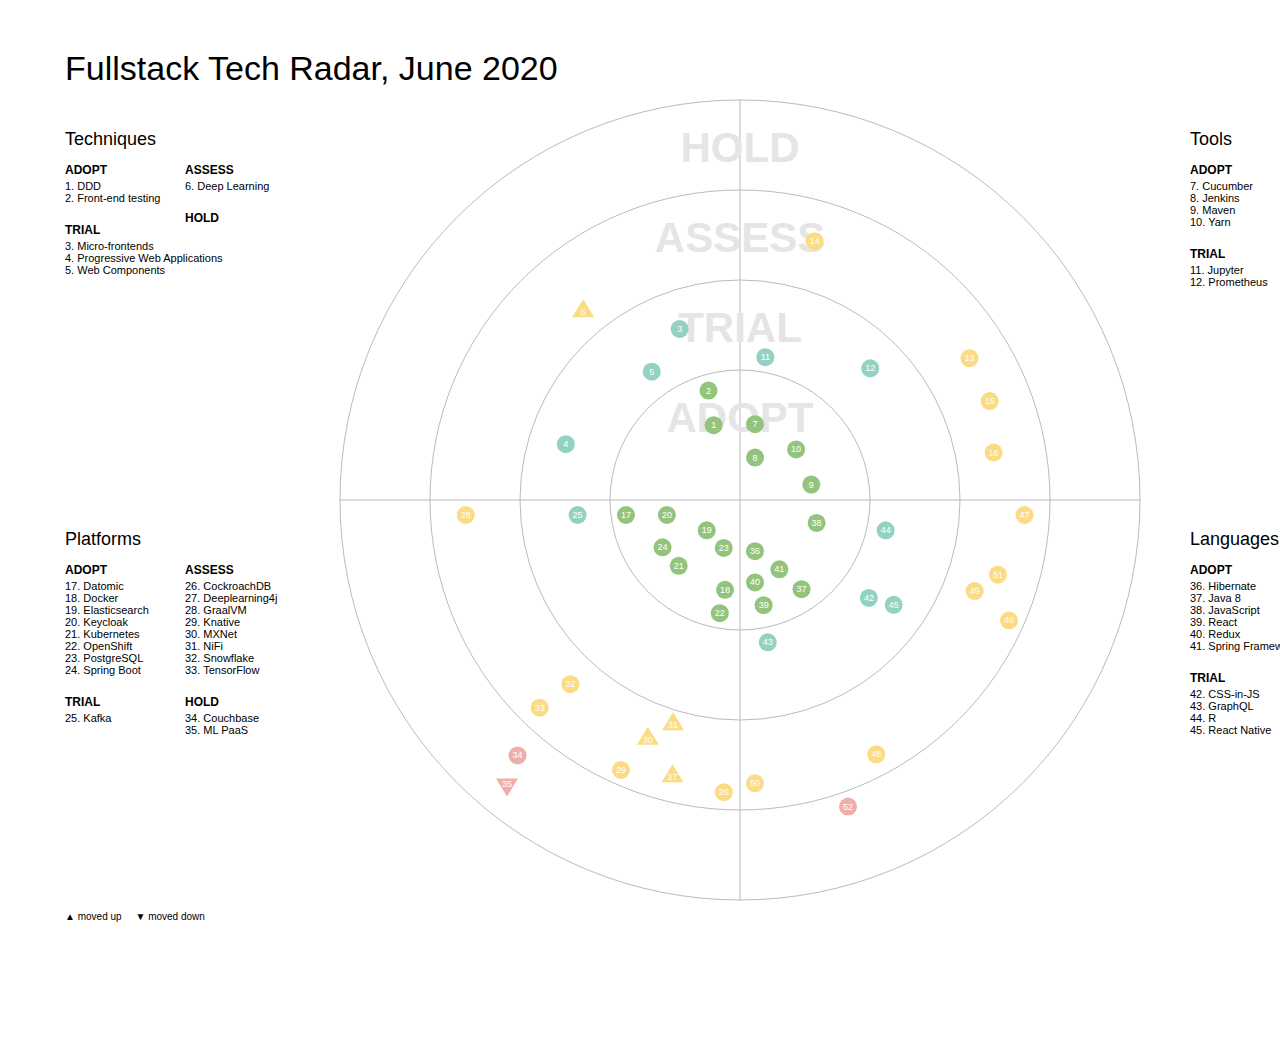
==== commit 68151830: "Add Deeplearning4j" ====
--- a/docs/fullstack.html
+++ b/docs/fullstack.html
@@ -859,7 +859,7 @@
     grid: "#bbb",
     inactive: "#ddd"
   },
-  title: "Fullstack Tech Radar, May 2020",
+  title: "Fullstack Tech Radar, June 2020",
   quadrants: [
     { name: "Languages & Frameworks" },
     { name: "Platforms" },
@@ -875,7 +875,7 @@
   print_layout: true,
   // zoomed_quadrant: 0,
   //ENTRIES
-entries: [{"label":"Clojure","quadrant":0,"ring":3,"moved":0,"link":"https://clojure.org/","tw_key":"clojure","field":"Backend"},{"label":"CockroachDB","quadrant":1,"ring":2,"moved":0,"link":"https://www.cockroachlabs.com/db/product","tw_key":"cockroachdb","field":"Data Engineering"},{"label":"Couchbase","quadrant":1,"ring":3,"moved":0,"link":"https://www.couchbase.com/community","tw_key":"couchbase","field":"Data Engineering"},{"label":"CSS-in-JS","quadrant":0,"ring":1,"moved":0,"link":"https://medium.com/dailyjs/what-is-actually-css-in-js-f2f529a2757","tw_key":"css-in-js","field":"Frontend"},{"label":"Cucumber","quadrant":3,"ring":0,"moved":0,"link":"https://cucumber.io/","field":"Frontend"},{"label":"Cypress","quadrant":3,"ring":2,"moved":0,"link":"https://www.cypress.io/","tw_key":"cypress","field":"Frontend"},{"label":"Datomic","quadrant":1,"ring":0,"moved":0,"link":"https://www.datomic.com/","tw_key":"datomic","field":"Data Engineering"},{"label":"Deep Learning","quadrant":2,"ring":2,"moved":1,"link":"https://en.wikipedia.org/wiki/Deep_learning","tw_key":"deeplearning","field":"Data Engineering"},{"label":"TensorFlow","quadrant":1,"ring":2,"moved":1,"link":"https://www.tensorflow.org/","tw_key":"tensorflow","field":"Data Engineering"},{"label":"MXNet","quadrant":1,"ring":2,"moved":1,"link":"https://mxnet.apache.org/","tw_key":"mxnet","field":"Data Engineering"},{"label":"NiFi","quadrant":1,"ring":2,"moved":1,"link":"https://nifi.apache.org/","tw_key":"nifi","field":"Data Engineering"},{"label":"DDD","quadrant":2,"ring":0,"moved":0,"link":"https://en.wikipedia.org/wiki/Domain-driven_design","field":"Design"},{"label":"Docker","quadrant":1,"ring":0,"moved":0,"link":"https://www.docker.com/","tw_key":"docker","field":"Cloud"},{"label":"Elasticsearch","quadrant":1,"ring":0,"moved":0,"link":"https://www.elastic.co/products/app-search","tw_key":"elastic-search","field":"Data Engineering"},{"label":"Front-end testing","quadrant":2,"ring":0,"moved":0,"link":"http://frontendtesting.com/","field":"Frontend"},{"label":"GraalVM","quadrant":1,"ring":2,"moved":0,"link":"https://www.graalvm.org/","tw_key":"graalvm","field":"Backend"},{"label":"Grafeas","quadrant":3,"ring":2,"moved":0,"link":"https://grafeas.io/","tw_key":"grafeas","field":"PrivSec"},{"label":"GraphQL","quadrant":0,"ring":1,"moved":0,"link":"https://graphql.org/","tw_key":"graphql","field":"Frontend"},{"label":"Hibernate","quadrant":0,"ring":0,"moved":0,"link":"https://hibernate.org/","field":"Backend"},{"label":"Java 11","quadrant":0,"ring":2,"moved":0,"link":"https://www.oracle.com/technetwork/java/javase/downloads/jdk11-downloads-5066655.html","field":"Backend"},{"label":"Java 8","quadrant":0,"ring":0,"moved":0,"link":"https://www.oracle.com/technetwork/java/javase/overview/java8-2100321.html","tw_key":"java-8","field":"Backend"},{"label":"JavaScript","quadrant":0,"ring":0,"moved":0,"link":"https://en.wikipedia.org/wiki/JavaScript","tw_key":"javascript-as-a-first-class-language","field":"Frontend"},{"label":"Jenkins","quadrant":3,"ring":0,"moved":0,"link":"https://jenkins.io/","field":"DevOps"},{"label":"Jest","quadrant":3,"ring":2,"moved":0,"link":"https://jestjs.io","tw_key":"jest","field":"Frontend"},{"label":"jOOQ","quadrant":0,"ring":2,"moved":0,"link":"https://www.jooq.org/","field":"Backend"},{"label":"Jupyter","quadrant":3,"ring":1,"moved":0,"link":"https://jupyter.org/","tw_key":"jupyter","field":"Data Engineering"},{"label":"Kafka","quadrant":1,"ring":1,"moved":0,"link":"https://kafka.apache.org/","tw_key":"apache-kafka","field":"Data Engineering"},{"label":"Keycloak","quadrant":1,"ring":0,"moved":0,"link":"https://www.keycloak.org/","tw_key":"keycloak","field":"PrivSec"},{"label":"Knative","quadrant":1,"ring":2,"moved":0,"link":"https://cloud.google.com/knative","tw_key":"knative","field":"Cloud"},{"label":"Kong","quadrant":3,"ring":2,"moved":0,"link":"https://konghq.com/kong/","tw_key":"kong-api-gateway","field":"Backend"},{"label":"Kotlin","quadrant":0,"ring":2,"moved":0,"link":"https://kotlinlang.org/","tw_key":"kotlin","field":"Backend"},{"label":"Kubernetes","quadrant":1,"ring":0,"moved":0,"link":"https://kubernetes.io/","tw_key":"kubernetes","field":"Cloud"},{"label":"Maven","quadrant":3,"ring":0,"moved":0,"link":"https://maven.apache.org/","tw_key":"maven","field":"Backend"},{"label":"Micro-frontends","quadrant":2,"ring":1,"moved":0,"link":"https://martinfowler.com/articles/micro-frontends.html","tw_key":"micro-frontends","field":"Frontend"},{"label":"ML PaaS","quadrant":1,"ring":3,"moved":-1,"link":"https://thenewstack.io/an-introduction-to-the-machine-learning-platform-as-a-service/","field":"Data Engineering"},{"label":"next.js","quadrant":0,"ring":2,"moved":0,"link":"https://nextjs.org/","tw_key":"next-js","field":"Frontend"},{"label":"OpenShift","quadrant":1,"ring":0,"moved":0,"link":"https://www.openshift.com/","field":"Cloud"},{"label":"PostgreSQL","quadrant":1,"ring":0,"moved":0,"link":"https://www.postgresql.org/","field":"Data Engineering"},{"label":"Progressive Web Applications","quadrant":2,"ring":1,"moved":0,"link":"https://en.wikipedia.org/wiki/Progressive_web_application","tw_key":"progressive-web-applications","field":"Frontend"},{"label":"Prometheus","quadrant":3,"ring":1,"moved":0,"link":"https://prometheus.io/","tw_key":"prometheus","field":"DevOps"},{"label":"Quarkus","quadrant":0,"ring":2,"moved":0,"link":"https://quarkus.io/","tw_key":"quarkus","field":"Cloud"},{"label":"R","quadrant":0,"ring":1,"moved":0,"link":"https://www.r-project.org/","tw_key":"r-as-compute-platform","field":"Data Engineering"},{"label":"React","quadrant":0,"ring":0,"moved":0,"link":"https://reactjs.org/","tw_key":"react-js","field":"Frontend"},{"label":"React Native","quadrant":0,"ring":1,"moved":0,"link":"https://facebook.github.io/react-native/","tw_key":"react-native","field":"Frontend"},{"label":"Redux","quadrant":0,"ring":0,"moved":0,"link":"https://redux.js.org/","tw_key":"redux","field":"Frontend"},{"label":"Snowflake","quadrant":1,"ring":2,"moved":0,"link":"https://www.snowflake.com/","tw_key":"snowflake","field":"Data Engineering"},{"label":"Spring Boot","quadrant":1,"ring":0,"moved":0,"link":"https://spring.io/projects/spring-boot","tw_key":"spring-boot","field":"Backend"},{"label":"Spring Framework","quadrant":0,"ring":0,"moved":0,"link":"https://spring.io/","field":"Backend"},{"label":"TensorFlow","quadrant":1,"ring":2,"moved":0,"link":"https://www.tensorflow.org/","tw_key":"tensorflow","field":"Data Engineering"},{"label":"TypeScript","quadrant":0,"ring":2,"moved":0,"link":"https://www.typescriptlang.org/","tw_key":"typescript","field":"Frontend"},{"label":"Web Components","quadrant":2,"ring":1,"moved":0,"link":"https://developer.mozilla.org/en-US/docs/Web/Web_Components","tw_key":"web-components-standard","field":"Frontend"},{"label":"Yarn","quadrant":3,"ring":0,"moved":0,"link":"https://yarnpkg.com/","tw_key":"yarn","field":"Frontend"}]
+entries: [{"label":"Clojure","quadrant":0,"ring":3,"moved":0,"link":"https://clojure.org/","tw_key":"clojure","field":"Backend"},{"label":"CockroachDB","quadrant":1,"ring":2,"moved":0,"link":"https://www.cockroachlabs.com/db/product","tw_key":"cockroachdb","field":"Data Engineering"},{"label":"Couchbase","quadrant":1,"ring":3,"moved":0,"link":"https://www.couchbase.com/community","tw_key":"couchbase","field":"Data Engineering"},{"label":"CSS-in-JS","quadrant":0,"ring":1,"moved":0,"link":"https://medium.com/dailyjs/what-is-actually-css-in-js-f2f529a2757","tw_key":"css-in-js","field":"Frontend"},{"label":"Cucumber","quadrant":3,"ring":0,"moved":0,"link":"https://cucumber.io/","field":"Frontend"},{"label":"Cypress","quadrant":3,"ring":2,"moved":0,"link":"https://www.cypress.io/","tw_key":"cypress","field":"Frontend"},{"label":"Datomic","quadrant":1,"ring":0,"moved":0,"link":"https://www.datomic.com/","tw_key":"datomic","field":"Data Engineering"},{"label":"Deep Learning","quadrant":2,"ring":2,"moved":1,"link":"https://en.wikipedia.org/wiki/Deep_learning","tw_key":"deeplearning","field":"Data Engineering"},{"label":"TensorFlow","quadrant":1,"ring":2,"moved":0,"link":"https://www.tensorflow.org/","tw_key":"tensorflow","field":"Data Engineering"},{"label":"Deeplearning4j","quadrant":1,"ring":2,"moved":1,"link":"https://deeplearning4j.org/","tw_key":"dl4j","field":"Data Engineering"},{"label":"MXNet","quadrant":1,"ring":2,"moved":1,"link":"https://mxnet.apache.org/","tw_key":"mxnet","field":"Data Engineering"},{"label":"NiFi","quadrant":1,"ring":2,"moved":1,"link":"https://nifi.apache.org/","tw_key":"nifi","field":"Data Engineering"},{"label":"DDD","quadrant":2,"ring":0,"moved":0,"link":"https://en.wikipedia.org/wiki/Domain-driven_design","field":"Design"},{"label":"Docker","quadrant":1,"ring":0,"moved":0,"link":"https://www.docker.com/","tw_key":"docker","field":"Cloud"},{"label":"Elasticsearch","quadrant":1,"ring":0,"moved":0,"link":"https://www.elastic.co/products/app-search","tw_key":"elastic-search","field":"Data Engineering"},{"label":"Front-end testing","quadrant":2,"ring":0,"moved":0,"link":"http://frontendtesting.com/","field":"Frontend"},{"label":"GraalVM","quadrant":1,"ring":2,"moved":0,"link":"https://www.graalvm.org/","tw_key":"graalvm","field":"Backend"},{"label":"Grafeas","quadrant":3,"ring":2,"moved":0,"link":"https://grafeas.io/","tw_key":"grafeas","field":"PrivSec"},{"label":"GraphQL","quadrant":0,"ring":1,"moved":0,"link":"https://graphql.org/","tw_key":"graphql","field":"Frontend"},{"label":"Hibernate","quadrant":0,"ring":0,"moved":0,"link":"https://hibernate.org/","field":"Backend"},{"label":"Java 11","quadrant":0,"ring":2,"moved":0,"link":"https://www.oracle.com/technetwork/java/javase/downloads/jdk11-downloads-5066655.html","field":"Backend"},{"label":"Java 8","quadrant":0,"ring":0,"moved":0,"link":"https://www.oracle.com/technetwork/java/javase/overview/java8-2100321.html","tw_key":"java-8","field":"Backend"},{"label":"JavaScript","quadrant":0,"ring":0,"moved":0,"link":"https://en.wikipedia.org/wiki/JavaScript","tw_key":"javascript-as-a-first-class-language","field":"Frontend"},{"label":"Jenkins","quadrant":3,"ring":0,"moved":0,"link":"https://jenkins.io/","field":"DevOps"},{"label":"Jest","quadrant":3,"ring":2,"moved":0,"link":"https://jestjs.io","tw_key":"jest","field":"Frontend"},{"label":"jOOQ","quadrant":0,"ring":2,"moved":0,"link":"https://www.jooq.org/","field":"Backend"},{"label":"Jupyter","quadrant":3,"ring":1,"moved":0,"link":"https://jupyter.org/","tw_key":"jupyter","field":"Data Engineering"},{"label":"Kafka","quadrant":1,"ring":1,"moved":0,"link":"https://kafka.apache.org/","tw_key":"apache-kafka","field":"Data Engineering"},{"label":"Keycloak","quadrant":1,"ring":0,"moved":0,"link":"https://www.keycloak.org/","tw_key":"keycloak","field":"PrivSec"},{"label":"Knative","quadrant":1,"ring":2,"moved":0,"link":"https://cloud.google.com/knative","tw_key":"knative","field":"Cloud"},{"label":"Kong","quadrant":3,"ring":2,"moved":0,"link":"https://konghq.com/kong/","tw_key":"kong-api-gateway","field":"Backend"},{"label":"Kotlin","quadrant":0,"ring":2,"moved":0,"link":"https://kotlinlang.org/","tw_key":"kotlin","field":"Backend"},{"label":"Kubernetes","quadrant":1,"ring":0,"moved":0,"link":"https://kubernetes.io/","tw_key":"kubernetes","field":"Cloud"},{"label":"Maven","quadrant":3,"ring":0,"moved":0,"link":"https://maven.apache.org/","tw_key":"maven","field":"Backend"},{"label":"Micro-frontends","quadrant":2,"ring":1,"moved":0,"link":"https://martinfowler.com/articles/micro-frontends.html","tw_key":"micro-frontends","field":"Frontend"},{"label":"ML PaaS","quadrant":1,"ring":3,"moved":-1,"link":"https://thenewstack.io/an-introduction-to-the-machine-learning-platform-as-a-service/","field":"Data Engineering"},{"label":"next.js","quadrant":0,"ring":2,"moved":0,"link":"https://nextjs.org/","tw_key":"next-js","field":"Frontend"},{"label":"OpenShift","quadrant":1,"ring":0,"moved":0,"link":"https://www.openshift.com/","field":"Cloud"},{"label":"PostgreSQL","quadrant":1,"ring":0,"moved":0,"link":"https://www.postgresql.org/","field":"Data Engineering"},{"label":"Progressive Web Applications","quadrant":2,"ring":1,"moved":0,"link":"https://en.wikipedia.org/wiki/Progressive_web_application","tw_key":"progressive-web-applications","field":"Frontend"},{"label":"Prometheus","quadrant":3,"ring":1,"moved":0,"link":"https://prometheus.io/","tw_key":"prometheus","field":"DevOps"},{"label":"Quarkus","quadrant":0,"ring":2,"moved":0,"link":"https://quarkus.io/","tw_key":"quarkus","field":"Cloud"},{"label":"R","quadrant":0,"ring":1,"moved":0,"link":"https://www.r-project.org/","tw_key":"r-as-compute-platform","field":"Data Engineering"},{"label":"React","quadrant":0,"ring":0,"moved":0,"link":"https://reactjs.org/","tw_key":"react-js","field":"Frontend"},{"label":"React Native","quadrant":0,"ring":1,"moved":0,"link":"https://facebook.github.io/react-native/","tw_key":"react-native","field":"Frontend"},{"label":"Redux","quadrant":0,"ring":0,"moved":0,"link":"https://redux.js.org/","tw_key":"redux","field":"Frontend"},{"label":"Snowflake","quadrant":1,"ring":2,"moved":0,"link":"https://www.snowflake.com/","tw_key":"snowflake","field":"Data Engineering"},{"label":"Spring Boot","quadrant":1,"ring":0,"moved":0,"link":"https://spring.io/projects/spring-boot","tw_key":"spring-boot","field":"Backend"},{"label":"Spring Framework","quadrant":0,"ring":0,"moved":0,"link":"https://spring.io/","field":"Backend"},{"label":"TypeScript","quadrant":0,"ring":2,"moved":0,"link":"https://www.typescriptlang.org/","tw_key":"typescript","field":"Frontend"},{"label":"Web Components","quadrant":2,"ring":1,"moved":0,"link":"https://developer.mozilla.org/en-US/docs/Web/Web_Components","tw_key":"web-components-standard","field":"Frontend"},{"label":"Yarn","quadrant":3,"ring":0,"moved":0,"link":"https://yarnpkg.com/","tw_key":"yarn","field":"Frontend"}]
   //ENTRIES
 });
 </script>
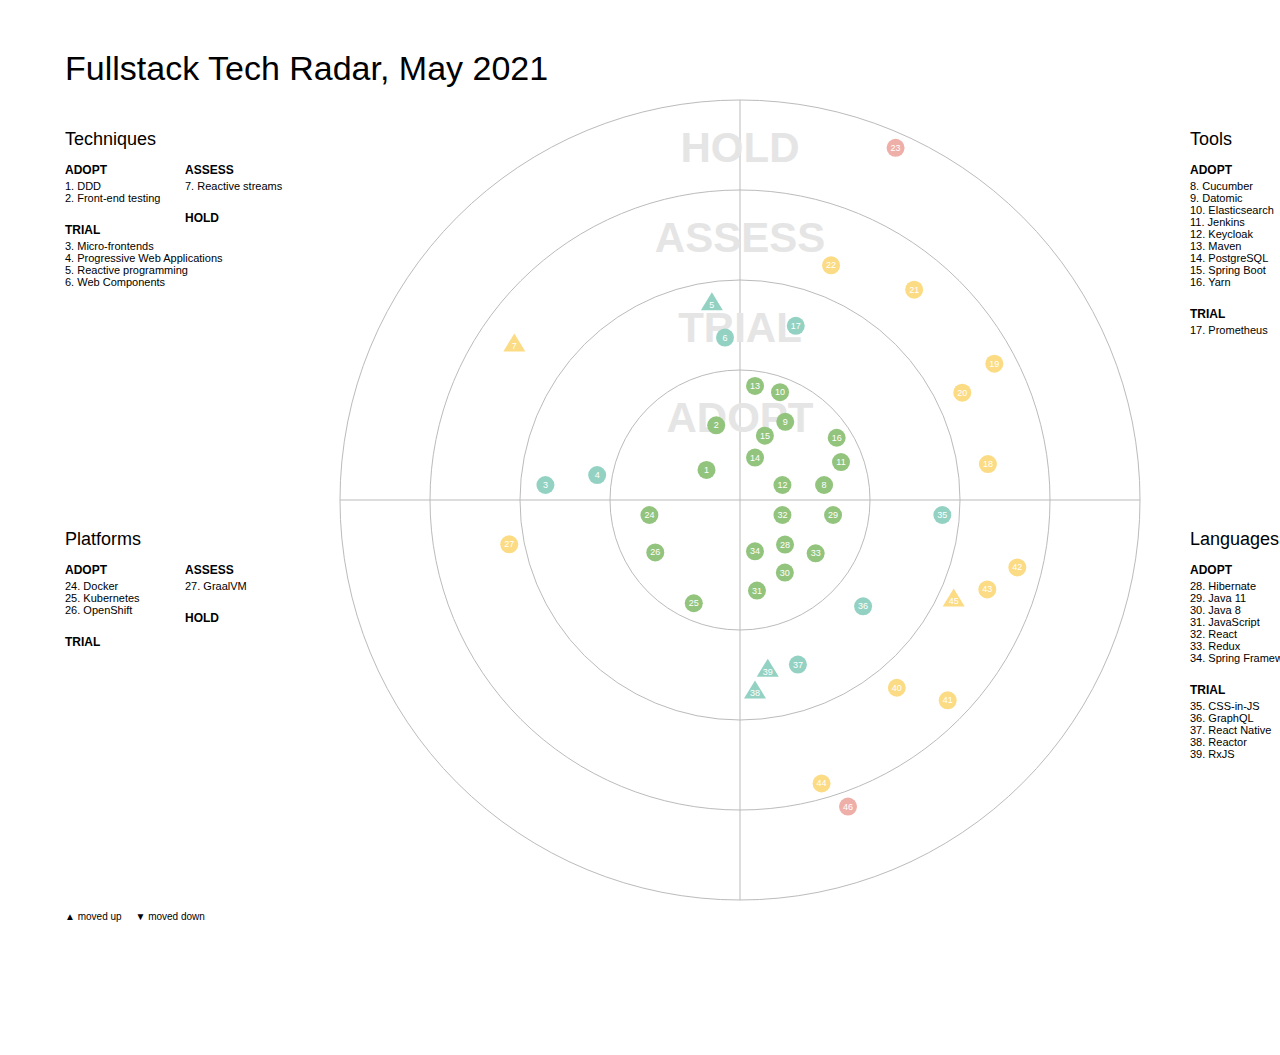
==== commit 78176842: "Add reactive to fullstack" ====
--- a/docs/fullstack.html
+++ b/docs/fullstack.html
@@ -59,6 +59,15 @@
 !function(a){"use strict";a.matchMedia=a.matchMedia||function(a){var b,c=a.documentElement,d=c.firstElementChild||c.firstChild,e=a.createElement("body"),f=a.createElement("div");return f.id="mq-test-1",f.style.cssText="position:absolute;top:-100em",e.style.background="none",e.appendChild(f),function(a){return f.innerHTML='&shy;<style media="'+a+'"> #mq-test-1 { width: 42px; }</style>',c.insertBefore(e,d),b=42===f.offsetWidth,c.removeChild(e),{matches:b,media:a}}}(a.document)}(this),function(a){"use strict";function b(){u(!0)}var c={};a.respond=c,c.update=function(){};var d=[],e=function(){var b=!1;try{b=new a.XMLHttpRequest}catch(c){b=new a.ActiveXObject("Microsoft.XMLHTTP")}return function(){return b}}(),f=function(a,b){var c=e();c&&(c.open("GET",a,!0),c.onreadystatechange=function(){4!==c.readyState||200!==c.status&&304!==c.status||b(c.responseText)},4!==c.readyState&&c.send(null))};if(c.ajax=f,c.queue=d,c.regex={media:/@media[^\{]+\{([^\{\}]*\{[^\}\{]*\})+/gi,keyframes:/@(?:\-(?:o|moz|webkit)\-)?keyframes[^\{]+\{(?:[^\{\}]*\{[^\}\{]*\})+[^\}]*\}/gi,urls:/(url\()['"]?([^\/\)'"][^:\)'"]+)['"]?(\))/g,findStyles:/@media *([^\{]+)\{([\S\s]+?)$/,only:/(only\s+)?([a-zA-Z]+)\s?/,minw:/\([\s]*min\-width\s*:[\s]*([\s]*[0-9\.]+)(px|em)[\s]*\)/,maxw:/\([\s]*max\-width\s*:[\s]*([\s]*[0-9\.]+)(px|em)[\s]*\)/},c.mediaQueriesSupported=a.matchMedia&&null!==a.matchMedia("only all")&&a.matchMedia("only all").matches,!c.mediaQueriesSupported){var g,h,i,j=a.document,k=j.documentElement,l=[],m=[],n=[],o={},p=30,q=j.getElementsByTagName("head")[0]||k,r=j.getElementsByTagName("base")[0],s=q.getElementsByTagName("link"),t=function(){var a,b=j.createElement("div"),c=j.body,d=k.style.fontSize,e=c&&c.style.fontSize,f=!1;return b.style.cssText="position:absolute;font-size:1em;width:1em",c||(c=f=j.createElement("body"),c.style.background="none"),k.style.fontSize="100%",c.style.fontSize="100%",c.appendChild(b),f&&k.insertBefore(c,k.firstChild),a=b.offsetWidth,f?k.removeChild(c):c.removeChild(b),k.style.fontSize=d,e&&(c.style.fontSize=e),a=i=parseFloat(a)},u=function(b){var c="clientWidth",d=k[c],e="CSS1Compat"===j.compatMode&&d||j.body[c]||d,f={},o=s[s.length-1],r=(new Date).getTime();if(b&&g&&p>r-g)return a.clearTimeout(h),h=a.setTimeout(u,p),void 0;g=r;for(var v in l)if(l.hasOwnProperty(v)){var w=l[v],x=w.minw,y=w.maxw,z=null===x,A=null===y,B="em";x&&(x=parseFloat(x)*(x.indexOf(B)>-1?i||t():1)),y&&(y=parseFloat(y)*(y.indexOf(B)>-1?i||t():1)),w.hasquery&&(z&&A||!(z||e>=x)||!(A||y>=e))||(f[w.media]||(f[w.media]=[]),f[w.media].push(m[w.rules]))}for(var C in n)n.hasOwnProperty(C)&&n[C]&&n[C].parentNode===q&&q.removeChild(n[C]);n.length=0;for(var D in f)if(f.hasOwnProperty(D)){var E=j.createElement("style"),F=f[D].join("\n");E.type="text/css",E.media=D,q.insertBefore(E,o.nextSibling),E.styleSheet?E.styleSheet.cssText=F:E.appendChild(j.createTextNode(F)),n.push(E)}},v=function(a,b,d){var e=a.replace(c.regex.keyframes,"").match(c.regex.media),f=e&&e.length||0;b=b.substring(0,b.lastIndexOf("/"));var g=function(a){return a.replace(c.regex.urls,"$1"+b+"$2$3")},h=!f&&d;b.length&&(b+="/"),h&&(f=1);for(var i=0;f>i;i++){var j,k,n,o;h?(j=d,m.push(g(a))):(j=e[i].match(c.regex.findStyles)&&RegExp.$1,m.push(RegExp.$2&&g(RegExp.$2))),n=j.split(","),o=n.length;for(var p=0;o>p;p++)k=n[p],l.push({media:k.split("(")[0].match(c.regex.only)&&RegExp.$2||"all",rules:m.length-1,hasquery:k.indexOf("(")>-1,minw:k.match(c.regex.minw)&&parseFloat(RegExp.$1)+(RegExp.$2||""),maxw:k.match(c.regex.maxw)&&parseFloat(RegExp.$1)+(RegExp.$2||"")})}u()},w=function(){if(d.length){var b=d.shift();f(b.href,function(c){v(c,b.href,b.media),o[b.href]=!0,a.setTimeout(function(){w()},0)})}},x=function(){for(var b=0;b<s.length;b++){var c=s[b],e=c.href,f=c.media,g=c.rel&&"stylesheet"===c.rel.toLowerCase();e&&g&&!o[e]&&(c.styleSheet&&c.styleSheet.rawCssText?(v(c.styleSheet.rawCssText,e,f),o[e]=!0):(!/^([a-zA-Z:]*\/\/)/.test(e)&&!r||e.replace(RegExp.$1,"").split("/")[0]===a.location.host)&&("//"===e.substring(0,2)&&(e=a.location.protocol+e),d.push({href:e,media:f})))}w()};x(),c.update=x,c.getEmValue=t,a.addEventListener?a.addEventListener("resize",b,!1):a.attachEvent&&a.attachEvent("onresize",b)}}(this);
 };
 </script>
+<style>h1 {font-size: 34px;}
+       h1.title {font-size: 38px;}
+       h2 {font-size: 30px;}
+       h3 {font-size: 24px;}
+       h4 {font-size: 18px;}
+       h5 {font-size: 16px;}
+       h6 {font-size: 12px;}
+       code {color: inherit; background-color: rgba(0, 0, 0, 0.04);}
+       pre:not([class]) { background-color: white }</style>
 <script>
 
 /**
@@ -221,12 +230,16 @@
 </style>
 <script src="[data-uri]"></script>
 
+<style type="text/css">
+  code{white-space: pre-wrap;}
+  span.smallcaps{font-variant: small-caps;}
+  span.underline{text-decoration: underline;}
+  div.column{display: inline-block; vertical-align: top; width: 50%;}
+  div.hanging-indent{margin-left: 1.5em; text-indent: -1.5em;}
+  ul.task-list{list-style: none;}
+    </style>
+
 <style type="text/css">code{white-space: pre;}</style>
-<style type="text/css">
-  pre:not([class]) {
-    background-color: white;
-  }
-</style>
 <script type="text/javascript">
 if (window.hljs) {
   hljs.configure({languages: []});
@@ -239,32 +252,7 @@
 
 
 
-<style type="text/css">
-h1 {
-  font-size: 34px;
-}
-h1.title {
-  font-size: 38px;
-}
-h2 {
-  font-size: 30px;
-}
-h3 {
-  font-size: 24px;
-}
-h4 {
-  font-size: 18px;
-}
-h5 {
-  font-size: 16px;
-}
-h6 {
-  font-size: 12px;
-}
-.table th:not([align]) {
-  text-align: left;
-}
-</style>
+
 
 <style type="text/css">body {
 font-family: 'Raleway', arial, helvetica, sans-serif;
@@ -297,10 +285,6 @@
   margin-left: auto;
   margin-right: auto;
 }
-code {
-  color: inherit;
-  background-color: rgba(0, 0, 0, 0.04);
-}
 img {
   max-width:100%;
 }
@@ -315,6 +299,9 @@
 }
 summary {
   display: list-item;
+}
+pre code {
+  padding: 0;
 }
 </style>
 
@@ -328,7 +315,6 @@
   max-height: 500px;
   min-height: 44px;
   overflow-y: auto;
-  background: white;
   border: 1px solid #ddd;
   border-radius: 4px;
 }
@@ -392,7 +378,7 @@
 
 
 
-<div class="fluid-row" id="header">
+<div id="header">
 
 
 
@@ -859,7 +845,7 @@
     grid: "#bbb",
     inactive: "#ddd"
   },
-  title: "Fullstack Tech Radar, June 2020",
+  title: "Fullstack Tech Radar, May 2021",
   quadrants: [
     { name: "Languages & Frameworks" },
     { name: "Platforms" },
@@ -875,7 +861,7 @@
   print_layout: true,
   // zoomed_quadrant: 0,
   //ENTRIES
-entries: [{"label":"Clojure","quadrant":0,"ring":3,"moved":0,"link":"https://clojure.org/","tw_key":"clojure","field":"Backend"},{"label":"CockroachDB","quadrant":1,"ring":2,"moved":0,"link":"https://www.cockroachlabs.com/db/product","tw_key":"cockroachdb","field":"Data Engineering"},{"label":"Couchbase","quadrant":1,"ring":3,"moved":0,"link":"https://www.couchbase.com/community","tw_key":"couchbase","field":"Data Engineering"},{"label":"CSS-in-JS","quadrant":0,"ring":1,"moved":0,"link":"https://medium.com/dailyjs/what-is-actually-css-in-js-f2f529a2757","tw_key":"css-in-js","field":"Frontend"},{"label":"Cucumber","quadrant":3,"ring":0,"moved":0,"link":"https://cucumber.io/","field":"Frontend"},{"label":"Cypress","quadrant":3,"ring":2,"moved":0,"link":"https://www.cypress.io/","tw_key":"cypress","field":"Frontend"},{"label":"Datomic","quadrant":1,"ring":0,"moved":0,"link":"https://www.datomic.com/","tw_key":"datomic","field":"Data Engineering"},{"label":"Deep Learning","quadrant":2,"ring":2,"moved":1,"link":"https://en.wikipedia.org/wiki/Deep_learning","tw_key":"deeplearning","field":"Data Engineering"},{"label":"TensorFlow","quadrant":1,"ring":2,"moved":0,"link":"https://www.tensorflow.org/","tw_key":"tensorflow","field":"Data Engineering"},{"label":"Deeplearning4j","quadrant":1,"ring":2,"moved":1,"link":"https://deeplearning4j.org/","tw_key":"dl4j","field":"Data Engineering"},{"label":"MXNet","quadrant":1,"ring":2,"moved":1,"link":"https://mxnet.apache.org/","tw_key":"mxnet","field":"Data Engineering"},{"label":"NiFi","quadrant":1,"ring":2,"moved":1,"link":"https://nifi.apache.org/","tw_key":"nifi","field":"Data Engineering"},{"label":"DDD","quadrant":2,"ring":0,"moved":0,"link":"https://en.wikipedia.org/wiki/Domain-driven_design","field":"Design"},{"label":"Docker","quadrant":1,"ring":0,"moved":0,"link":"https://www.docker.com/","tw_key":"docker","field":"Cloud"},{"label":"Elasticsearch","quadrant":1,"ring":0,"moved":0,"link":"https://www.elastic.co/products/app-search","tw_key":"elastic-search","field":"Data Engineering"},{"label":"Front-end testing","quadrant":2,"ring":0,"moved":0,"link":"http://frontendtesting.com/","field":"Frontend"},{"label":"GraalVM","quadrant":1,"ring":2,"moved":0,"link":"https://www.graalvm.org/","tw_key":"graalvm","field":"Backend"},{"label":"Grafeas","quadrant":3,"ring":2,"moved":0,"link":"https://grafeas.io/","tw_key":"grafeas","field":"PrivSec"},{"label":"GraphQL","quadrant":0,"ring":1,"moved":0,"link":"https://graphql.org/","tw_key":"graphql","field":"Frontend"},{"label":"Hibernate","quadrant":0,"ring":0,"moved":0,"link":"https://hibernate.org/","field":"Backend"},{"label":"Java 11","quadrant":0,"ring":2,"moved":0,"link":"https://www.oracle.com/technetwork/java/javase/downloads/jdk11-downloads-5066655.html","field":"Backend"},{"label":"Java 8","quadrant":0,"ring":0,"moved":0,"link":"https://www.oracle.com/technetwork/java/javase/overview/java8-2100321.html","tw_key":"java-8","field":"Backend"},{"label":"JavaScript","quadrant":0,"ring":0,"moved":0,"link":"https://en.wikipedia.org/wiki/JavaScript","tw_key":"javascript-as-a-first-class-language","field":"Frontend"},{"label":"Jenkins","quadrant":3,"ring":0,"moved":0,"link":"https://jenkins.io/","field":"DevOps"},{"label":"Jest","quadrant":3,"ring":2,"moved":0,"link":"https://jestjs.io","tw_key":"jest","field":"Frontend"},{"label":"jOOQ","quadrant":0,"ring":2,"moved":0,"link":"https://www.jooq.org/","field":"Backend"},{"label":"Jupyter","quadrant":3,"ring":1,"moved":0,"link":"https://jupyter.org/","tw_key":"jupyter","field":"Data Engineering"},{"label":"Kafka","quadrant":1,"ring":1,"moved":0,"link":"https://kafka.apache.org/","tw_key":"apache-kafka","field":"Data Engineering"},{"label":"Keycloak","quadrant":1,"ring":0,"moved":0,"link":"https://www.keycloak.org/","tw_key":"keycloak","field":"PrivSec"},{"label":"Knative","quadrant":1,"ring":2,"moved":0,"link":"https://cloud.google.com/knative","tw_key":"knative","field":"Cloud"},{"label":"Kong","quadrant":3,"ring":2,"moved":0,"link":"https://konghq.com/kong/","tw_key":"kong-api-gateway","field":"Backend"},{"label":"Kotlin","quadrant":0,"ring":2,"moved":0,"link":"https://kotlinlang.org/","tw_key":"kotlin","field":"Backend"},{"label":"Kubernetes","quadrant":1,"ring":0,"moved":0,"link":"https://kubernetes.io/","tw_key":"kubernetes","field":"Cloud"},{"label":"Maven","quadrant":3,"ring":0,"moved":0,"link":"https://maven.apache.org/","tw_key":"maven","field":"Backend"},{"label":"Micro-frontends","quadrant":2,"ring":1,"moved":0,"link":"https://martinfowler.com/articles/micro-frontends.html","tw_key":"micro-frontends","field":"Frontend"},{"label":"ML PaaS","quadrant":1,"ring":3,"moved":-1,"link":"https://thenewstack.io/an-introduction-to-the-machine-learning-platform-as-a-service/","field":"Data Engineering"},{"label":"next.js","quadrant":0,"ring":2,"moved":0,"link":"https://nextjs.org/","tw_key":"next-js","field":"Frontend"},{"label":"OpenShift","quadrant":1,"ring":0,"moved":0,"link":"https://www.openshift.com/","field":"Cloud"},{"label":"PostgreSQL","quadrant":1,"ring":0,"moved":0,"link":"https://www.postgresql.org/","field":"Data Engineering"},{"label":"Progressive Web Applications","quadrant":2,"ring":1,"moved":0,"link":"https://en.wikipedia.org/wiki/Progressive_web_application","tw_key":"progressive-web-applications","field":"Frontend"},{"label":"Prometheus","quadrant":3,"ring":1,"moved":0,"link":"https://prometheus.io/","tw_key":"prometheus","field":"DevOps"},{"label":"Quarkus","quadrant":0,"ring":2,"moved":0,"link":"https://quarkus.io/","tw_key":"quarkus","field":"Cloud"},{"label":"R","quadrant":0,"ring":1,"moved":0,"link":"https://www.r-project.org/","tw_key":"r-as-compute-platform","field":"Data Engineering"},{"label":"React","quadrant":0,"ring":0,"moved":0,"link":"https://reactjs.org/","tw_key":"react-js","field":"Frontend"},{"label":"React Native","quadrant":0,"ring":1,"moved":0,"link":"https://facebook.github.io/react-native/","tw_key":"react-native","field":"Frontend"},{"label":"Redux","quadrant":0,"ring":0,"moved":0,"link":"https://redux.js.org/","tw_key":"redux","field":"Frontend"},{"label":"Snowflake","quadrant":1,"ring":2,"moved":0,"link":"https://www.snowflake.com/","tw_key":"snowflake","field":"Data Engineering"},{"label":"Spring Boot","quadrant":1,"ring":0,"moved":0,"link":"https://spring.io/projects/spring-boot","tw_key":"spring-boot","field":"Backend"},{"label":"Spring Framework","quadrant":0,"ring":0,"moved":0,"link":"https://spring.io/","field":"Backend"},{"label":"TypeScript","quadrant":0,"ring":2,"moved":0,"link":"https://www.typescriptlang.org/","tw_key":"typescript","field":"Frontend"},{"label":"Web Components","quadrant":2,"ring":1,"moved":0,"link":"https://developer.mozilla.org/en-US/docs/Web/Web_Components","tw_key":"web-components-standard","field":"Frontend"},{"label":"Yarn","quadrant":3,"ring":0,"moved":0,"link":"https://yarnpkg.com/","tw_key":"yarn","field":"Frontend"}]
+entries: [{"label":"Clojure","quadrant":0,"ring":3,"moved":0,"link":"https://clojure.org/","tw_key":"clojure","field":"Backend"},{"label":"CSS-in-JS","quadrant":0,"ring":1,"moved":0,"link":"https://medium.com/dailyjs/what-is-actually-css-in-js-f2f529a2757","tw_key":"css-in-js","field":"Frontend"},{"label":"GraphQL","quadrant":0,"ring":1,"moved":0,"link":"https://graphql.org/","tw_key":"graphql","field":"Frontend"},{"label":"Hibernate","quadrant":0,"ring":0,"moved":0,"link":"https://hibernate.org/","field":"Backend"},{"label":"Java 11","quadrant":0,"ring":0,"moved":0,"link":"https://www.oracle.com/technetwork/java/javase/downloads/jdk11-downloads-5066655.html","field":"Backend"},{"label":"Java 8","quadrant":0,"ring":0,"moved":0,"link":"https://www.oracle.com/technetwork/java/javase/overview/java8-2100321.html","tw_key":"java-8","field":"Backend"},{"label":"JavaScript","quadrant":0,"ring":0,"moved":0,"link":"https://en.wikipedia.org/wiki/JavaScript","tw_key":"javascript-as-a-first-class-language","field":"Frontend"},{"label":"jOOQ","quadrant":0,"ring":2,"moved":0,"link":"https://www.jooq.org/","field":"Backend"},{"label":"Kotlin","quadrant":0,"ring":2,"moved":0,"link":"https://kotlinlang.org/","tw_key":"kotlin","field":"Backend"},{"label":"next.js","quadrant":0,"ring":2,"moved":0,"link":"https://nextjs.org/","tw_key":"next-js","field":"Frontend"},{"label":"Quarkus","quadrant":0,"ring":2,"moved":0,"link":"https://quarkus.io/","tw_key":"quarkus","field":"Cloud"},{"label":"React","quadrant":0,"ring":0,"moved":0,"link":"https://reactjs.org/","tw_key":"react-js","field":"Frontend"},{"label":"React Native","quadrant":0,"ring":1,"moved":0,"link":"https://facebook.github.io/react-native/","tw_key":"react-native","field":"Frontend"},{"label":"Redux","quadrant":0,"ring":0,"moved":0,"link":"https://redux.js.org/","tw_key":"redux","field":"Frontend"},{"label":"Spring Framework","quadrant":0,"ring":0,"moved":0,"link":"https://spring.io/","field":"Backend"},{"label":"TypeScript","quadrant":0,"ring":2,"moved":0,"link":"https://www.typescriptlang.org/","tw_key":"typescript","field":"Frontend"},{"label":"Docker","quadrant":1,"ring":0,"moved":0,"link":"https://www.docker.com/","tw_key":"docker","field":"Cloud"},{"label":"Elasticsearch","quadrant":3,"ring":0,"moved":0,"link":"https://www.elastic.co/products/app-search","tw_key":"elastic-search","field":"Data Engineering"},{"label":"GraalVM","quadrant":1,"ring":2,"moved":0,"link":"https://www.graalvm.org/","tw_key":"graalvm","field":"Backend"},{"label":"Keycloak","quadrant":3,"ring":0,"moved":0,"link":"https://www.keycloak.org/","tw_key":"keycloak","field":"PrivSec"},{"label":"Kubernetes","quadrant":1,"ring":0,"moved":0,"link":"https://kubernetes.io/","tw_key":"kubernetes","field":"Cloud"},{"label":"OpenShift","quadrant":1,"ring":0,"moved":0,"link":"https://www.openshift.com/","field":"Cloud"},{"label":"Spring Boot","quadrant":3,"ring":0,"moved":0,"link":"https://spring.io/projects/spring-boot","tw_key":"spring-boot","field":"Backend"},{"label":"DDD","quadrant":2,"ring":0,"moved":0,"link":"https://en.wikipedia.org/wiki/Domain-driven_design","field":"Design"},{"label":"Front-end testing","quadrant":2,"ring":0,"moved":0,"link":"http://frontendtesting.com/","field":"Frontend"},{"label":"Micro-frontends","quadrant":2,"ring":1,"moved":0,"link":"https://martinfowler.com/articles/micro-frontends.html","tw_key":"micro-frontends","field":"Frontend"},{"label":"Progressive Web Applications","quadrant":2,"ring":1,"moved":0,"link":"https://en.wikipedia.org/wiki/Progressive_web_application","tw_key":"progressive-web-applications","field":"Frontend"},{"label":"Web Components","quadrant":2,"ring":1,"moved":0,"link":"https://developer.mozilla.org/en-US/docs/Web/Web_Components","tw_key":"web-components-standard","field":"Frontend"},{"label":"CockroachDB","quadrant":3,"ring":2,"moved":0,"link":"https://www.cockroachlabs.com/db/product","tw_key":"cockroachdb","field":"Data Engineering"},{"label":"Couchbase","quadrant":3,"ring":3,"moved":0,"link":"https://www.couchbase.com/community","tw_key":"couchbase","field":"Data Engineering"},{"label":"Cucumber","quadrant":3,"ring":0,"moved":0,"link":"https://cucumber.io/","field":"Frontend"},{"label":"Cypress","quadrant":3,"ring":2,"moved":0,"link":"https://www.cypress.io/","tw_key":"cypress","field":"Frontend"},{"label":"Datomic","quadrant":3,"ring":0,"moved":0,"link":"https://www.datomic.com/","tw_key":"datomic","field":"Data Engineering"},{"label":"Grafeas","quadrant":3,"ring":2,"moved":0,"link":"https://grafeas.io/","tw_key":"grafeas","field":"PrivSec"},{"label":"Jenkins","quadrant":3,"ring":0,"moved":0,"link":"https://jenkins.io/","field":"DevOps"},{"label":"Jest","quadrant":3,"ring":2,"moved":0,"link":"https://jestjs.io","tw_key":"jest","field":"Frontend"},{"label":"Kong","quadrant":3,"ring":2,"moved":0,"link":"https://konghq.com/kong/","tw_key":"kong-api-gateway","field":"Backend"},{"label":"Maven","quadrant":3,"ring":0,"moved":0,"link":"https://maven.apache.org/","tw_key":"maven","field":"Backend"},{"label":"PostgreSQL","quadrant":3,"ring":0,"moved":0,"link":"https://www.postgresql.org/","field":"Data Engineering"},{"label":"Prometheus","quadrant":3,"ring":1,"moved":0,"link":"https://prometheus.io/","tw_key":"prometheus","field":"DevOps"},{"label":"Yarn","quadrant":3,"ring":0,"moved":0,"link":"https://yarnpkg.com/","tw_key":"yarn","field":"Frontend"},{"label":"Reactor","quadrant":0,"ring":1,"moved":1,"link":"https://projectreactor.io/","tw_key":"reactor","field":"Backend"},{"label":"XState","quadrant":0,"ring":2,"moved":1,"link":"https://xstate.js.org/docs/","tw_key":"xstate","field":"Frontend"},{"label":"Reactive programming","quadrant":2,"ring":1,"moved":1,"link":"https://en.wikipedia.org/wiki/Reactive_programming","tw_key":"reactive-programming","field":"Backend"},{"label":"Reactive streams","quadrant":2,"ring":2,"moved":1,"link":"http://www.reactive-streams.org/","tw_key":"reactive-streams","field":"Backend"},{"label":"RxJS","quadrant":0,"ring":1,"moved":1,"link":"https://rxjs.dev/guide/overview/","tw_key":"rxjs","field":"Frontend"}]
   //ENTRIES
 });
 </script>
@@ -889,7 +875,7 @@
 
 // add bootstrap table styles to pandoc tables
 function bootstrapStylePandocTables() {
-  $('tr.header').parent('thead').parent('table').addClass('table table-condensed');
+  $('tr.odd').parent('tbody').parent('table').addClass('table table-condensed');
 }
 $(document).ready(function () {
   bootstrapStylePandocTables();
@@ -907,7 +893,7 @@
 
 $(document).ready(function () {
   $('.tabset-dropdown > .nav-tabs > li').click(function () {
-    $(this).parent().toggleClass('nav-tabs-open')
+    $(this).parent().toggleClass('nav-tabs-open');
   });
 });
 </script>
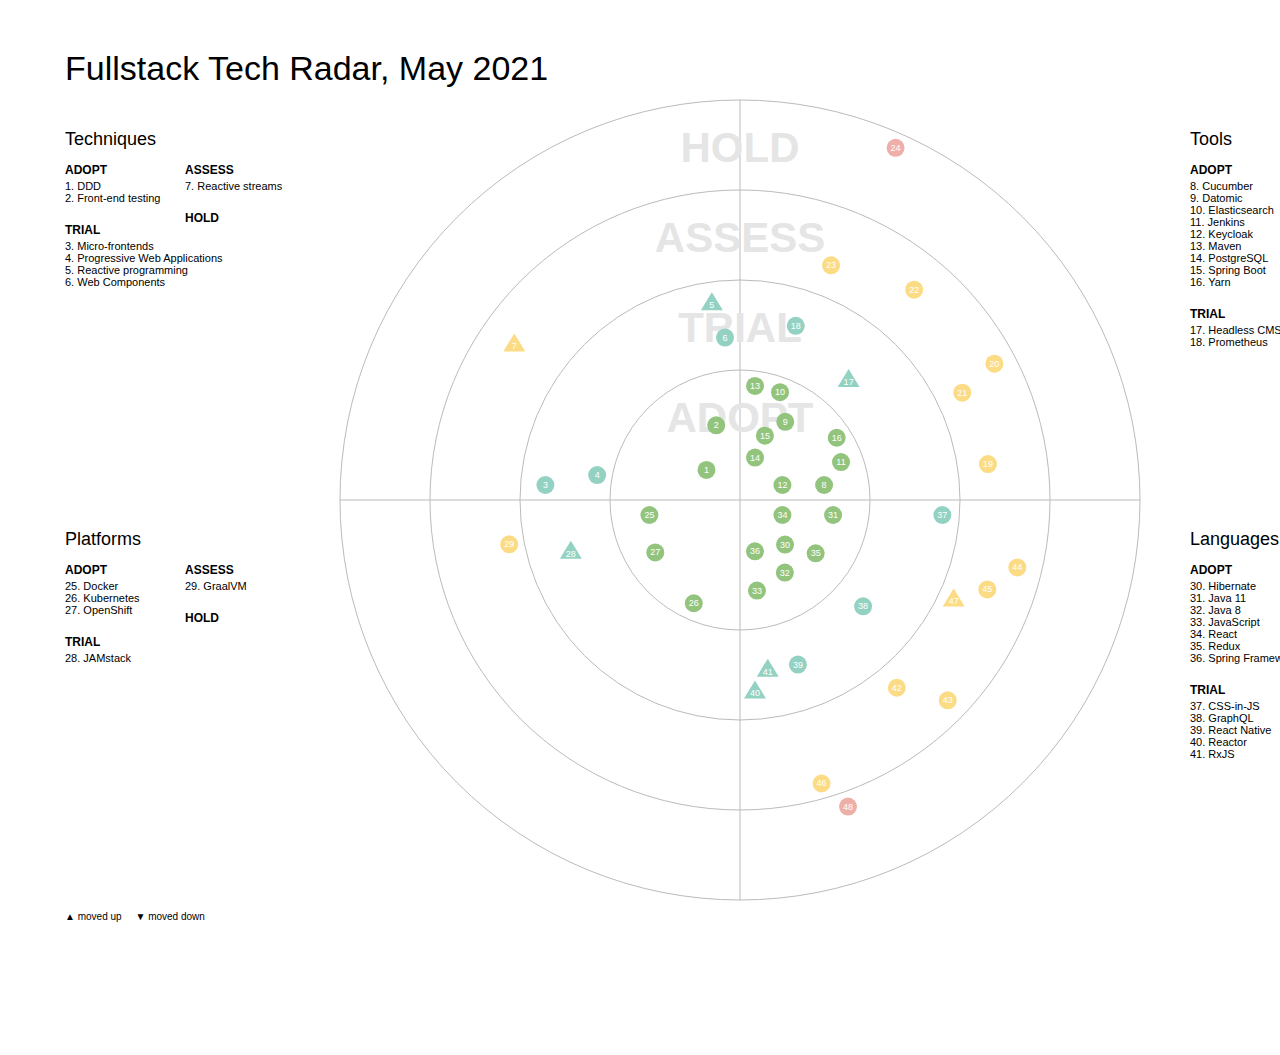
==== commit 7462c734: "Add JAMstack to fullstack" ====
--- a/docs/fullstack.html
+++ b/docs/fullstack.html
@@ -861,7 +861,7 @@
   print_layout: true,
   // zoomed_quadrant: 0,
   //ENTRIES
-entries: [{"label":"Clojure","quadrant":0,"ring":3,"moved":0,"link":"https://clojure.org/","tw_key":"clojure","field":"Backend"},{"label":"CSS-in-JS","quadrant":0,"ring":1,"moved":0,"link":"https://medium.com/dailyjs/what-is-actually-css-in-js-f2f529a2757","tw_key":"css-in-js","field":"Frontend"},{"label":"GraphQL","quadrant":0,"ring":1,"moved":0,"link":"https://graphql.org/","tw_key":"graphql","field":"Frontend"},{"label":"Hibernate","quadrant":0,"ring":0,"moved":0,"link":"https://hibernate.org/","field":"Backend"},{"label":"Java 11","quadrant":0,"ring":0,"moved":0,"link":"https://www.oracle.com/technetwork/java/javase/downloads/jdk11-downloads-5066655.html","field":"Backend"},{"label":"Java 8","quadrant":0,"ring":0,"moved":0,"link":"https://www.oracle.com/technetwork/java/javase/overview/java8-2100321.html","tw_key":"java-8","field":"Backend"},{"label":"JavaScript","quadrant":0,"ring":0,"moved":0,"link":"https://en.wikipedia.org/wiki/JavaScript","tw_key":"javascript-as-a-first-class-language","field":"Frontend"},{"label":"jOOQ","quadrant":0,"ring":2,"moved":0,"link":"https://www.jooq.org/","field":"Backend"},{"label":"Kotlin","quadrant":0,"ring":2,"moved":0,"link":"https://kotlinlang.org/","tw_key":"kotlin","field":"Backend"},{"label":"next.js","quadrant":0,"ring":2,"moved":0,"link":"https://nextjs.org/","tw_key":"next-js","field":"Frontend"},{"label":"Quarkus","quadrant":0,"ring":2,"moved":0,"link":"https://quarkus.io/","tw_key":"quarkus","field":"Cloud"},{"label":"React","quadrant":0,"ring":0,"moved":0,"link":"https://reactjs.org/","tw_key":"react-js","field":"Frontend"},{"label":"React Native","quadrant":0,"ring":1,"moved":0,"link":"https://facebook.github.io/react-native/","tw_key":"react-native","field":"Frontend"},{"label":"Redux","quadrant":0,"ring":0,"moved":0,"link":"https://redux.js.org/","tw_key":"redux","field":"Frontend"},{"label":"Spring Framework","quadrant":0,"ring":0,"moved":0,"link":"https://spring.io/","field":"Backend"},{"label":"TypeScript","quadrant":0,"ring":2,"moved":0,"link":"https://www.typescriptlang.org/","tw_key":"typescript","field":"Frontend"},{"label":"Docker","quadrant":1,"ring":0,"moved":0,"link":"https://www.docker.com/","tw_key":"docker","field":"Cloud"},{"label":"Elasticsearch","quadrant":3,"ring":0,"moved":0,"link":"https://www.elastic.co/products/app-search","tw_key":"elastic-search","field":"Data Engineering"},{"label":"GraalVM","quadrant":1,"ring":2,"moved":0,"link":"https://www.graalvm.org/","tw_key":"graalvm","field":"Backend"},{"label":"Keycloak","quadrant":3,"ring":0,"moved":0,"link":"https://www.keycloak.org/","tw_key":"keycloak","field":"PrivSec"},{"label":"Kubernetes","quadrant":1,"ring":0,"moved":0,"link":"https://kubernetes.io/","tw_key":"kubernetes","field":"Cloud"},{"label":"OpenShift","quadrant":1,"ring":0,"moved":0,"link":"https://www.openshift.com/","field":"Cloud"},{"label":"Spring Boot","quadrant":3,"ring":0,"moved":0,"link":"https://spring.io/projects/spring-boot","tw_key":"spring-boot","field":"Backend"},{"label":"DDD","quadrant":2,"ring":0,"moved":0,"link":"https://en.wikipedia.org/wiki/Domain-driven_design","field":"Design"},{"label":"Front-end testing","quadrant":2,"ring":0,"moved":0,"link":"http://frontendtesting.com/","field":"Frontend"},{"label":"Micro-frontends","quadrant":2,"ring":1,"moved":0,"link":"https://martinfowler.com/articles/micro-frontends.html","tw_key":"micro-frontends","field":"Frontend"},{"label":"Progressive Web Applications","quadrant":2,"ring":1,"moved":0,"link":"https://en.wikipedia.org/wiki/Progressive_web_application","tw_key":"progressive-web-applications","field":"Frontend"},{"label":"Web Components","quadrant":2,"ring":1,"moved":0,"link":"https://developer.mozilla.org/en-US/docs/Web/Web_Components","tw_key":"web-components-standard","field":"Frontend"},{"label":"CockroachDB","quadrant":3,"ring":2,"moved":0,"link":"https://www.cockroachlabs.com/db/product","tw_key":"cockroachdb","field":"Data Engineering"},{"label":"Couchbase","quadrant":3,"ring":3,"moved":0,"link":"https://www.couchbase.com/community","tw_key":"couchbase","field":"Data Engineering"},{"label":"Cucumber","quadrant":3,"ring":0,"moved":0,"link":"https://cucumber.io/","field":"Frontend"},{"label":"Cypress","quadrant":3,"ring":2,"moved":0,"link":"https://www.cypress.io/","tw_key":"cypress","field":"Frontend"},{"label":"Datomic","quadrant":3,"ring":0,"moved":0,"link":"https://www.datomic.com/","tw_key":"datomic","field":"Data Engineering"},{"label":"Grafeas","quadrant":3,"ring":2,"moved":0,"link":"https://grafeas.io/","tw_key":"grafeas","field":"PrivSec"},{"label":"Jenkins","quadrant":3,"ring":0,"moved":0,"link":"https://jenkins.io/","field":"DevOps"},{"label":"Jest","quadrant":3,"ring":2,"moved":0,"link":"https://jestjs.io","tw_key":"jest","field":"Frontend"},{"label":"Kong","quadrant":3,"ring":2,"moved":0,"link":"https://konghq.com/kong/","tw_key":"kong-api-gateway","field":"Backend"},{"label":"Maven","quadrant":3,"ring":0,"moved":0,"link":"https://maven.apache.org/","tw_key":"maven","field":"Backend"},{"label":"PostgreSQL","quadrant":3,"ring":0,"moved":0,"link":"https://www.postgresql.org/","field":"Data Engineering"},{"label":"Prometheus","quadrant":3,"ring":1,"moved":0,"link":"https://prometheus.io/","tw_key":"prometheus","field":"DevOps"},{"label":"Yarn","quadrant":3,"ring":0,"moved":0,"link":"https://yarnpkg.com/","tw_key":"yarn","field":"Frontend"},{"label":"Reactor","quadrant":0,"ring":1,"moved":1,"link":"https://projectreactor.io/","tw_key":"reactor","field":"Backend"},{"label":"XState","quadrant":0,"ring":2,"moved":1,"link":"https://xstate.js.org/docs/","tw_key":"xstate","field":"Frontend"},{"label":"Reactive programming","quadrant":2,"ring":1,"moved":1,"link":"https://en.wikipedia.org/wiki/Reactive_programming","tw_key":"reactive-programming","field":"Backend"},{"label":"Reactive streams","quadrant":2,"ring":2,"moved":1,"link":"http://www.reactive-streams.org/","tw_key":"reactive-streams","field":"Backend"},{"label":"RxJS","quadrant":0,"ring":1,"moved":1,"link":"https://rxjs.dev/guide/overview/","tw_key":"rxjs","field":"Frontend"}]
+entries: [{"label":"Clojure","quadrant":0,"ring":3,"moved":0,"link":"https://clojure.org/","tw_key":"clojure","field":"Backend"},{"label":"CSS-in-JS","quadrant":0,"ring":1,"moved":0,"link":"https://medium.com/dailyjs/what-is-actually-css-in-js-f2f529a2757","tw_key":"css-in-js","field":"Frontend"},{"label":"GraphQL","quadrant":0,"ring":1,"moved":0,"link":"https://graphql.org/","tw_key":"graphql","field":"Frontend"},{"label":"Hibernate","quadrant":0,"ring":0,"moved":0,"link":"https://hibernate.org/","field":"Backend"},{"label":"Java 11","quadrant":0,"ring":0,"moved":0,"link":"https://www.oracle.com/technetwork/java/javase/downloads/jdk11-downloads-5066655.html","field":"Backend"},{"label":"Java 8","quadrant":0,"ring":0,"moved":0,"link":"https://www.oracle.com/technetwork/java/javase/overview/java8-2100321.html","tw_key":"java-8","field":"Backend"},{"label":"JavaScript","quadrant":0,"ring":0,"moved":0,"link":"https://en.wikipedia.org/wiki/JavaScript","tw_key":"javascript-as-a-first-class-language","field":"Frontend"},{"label":"jOOQ","quadrant":0,"ring":2,"moved":0,"link":"https://www.jooq.org/","field":"Backend"},{"label":"Kotlin","quadrant":0,"ring":2,"moved":0,"link":"https://kotlinlang.org/","tw_key":"kotlin","field":"Backend"},{"label":"next.js","quadrant":0,"ring":2,"moved":0,"link":"https://nextjs.org/","tw_key":"next-js","field":"JAMstack"},{"label":"Quarkus","quadrant":0,"ring":2,"moved":0,"link":"https://quarkus.io/","tw_key":"quarkus","field":"Cloud"},{"label":"React","quadrant":0,"ring":0,"moved":0,"link":"https://reactjs.org/","tw_key":"react-js","field":"Frontend"},{"label":"React Native","quadrant":0,"ring":1,"moved":0,"link":"https://facebook.github.io/react-native/","tw_key":"react-native","field":"Frontend"},{"label":"Redux","quadrant":0,"ring":0,"moved":0,"link":"https://redux.js.org/","tw_key":"redux","field":"Frontend"},{"label":"Spring Framework","quadrant":0,"ring":0,"moved":0,"link":"https://spring.io/","field":"Backend"},{"label":"TypeScript","quadrant":0,"ring":2,"moved":0,"link":"https://www.typescriptlang.org/","tw_key":"typescript","field":"Frontend"},{"label":"Docker","quadrant":1,"ring":0,"moved":0,"link":"https://www.docker.com/","tw_key":"docker","field":"Cloud"},{"label":"Elasticsearch","quadrant":3,"ring":0,"moved":0,"link":"https://www.elastic.co/products/app-search","tw_key":"elastic-search","field":"Data Engineering"},{"label":"GraalVM","quadrant":1,"ring":2,"moved":0,"link":"https://www.graalvm.org/","tw_key":"graalvm","field":"Backend"},{"label":"Keycloak","quadrant":3,"ring":0,"moved":0,"link":"https://www.keycloak.org/","tw_key":"keycloak","field":"PrivSec"},{"label":"Kubernetes","quadrant":1,"ring":0,"moved":0,"link":"https://kubernetes.io/","tw_key":"kubernetes","field":"Cloud"},{"label":"OpenShift","quadrant":1,"ring":0,"moved":0,"link":"https://www.openshift.com/","field":"Cloud"},{"label":"Spring Boot","quadrant":3,"ring":0,"moved":0,"link":"https://spring.io/projects/spring-boot","tw_key":"spring-boot","field":"Backend"},{"label":"DDD","quadrant":2,"ring":0,"moved":0,"link":"https://en.wikipedia.org/wiki/Domain-driven_design","field":"Design"},{"label":"Front-end testing","quadrant":2,"ring":0,"moved":0,"link":"http://frontendtesting.com/","field":"Frontend"},{"label":"Micro-frontends","quadrant":2,"ring":1,"moved":0,"link":"https://martinfowler.com/articles/micro-frontends.html","tw_key":"micro-frontends","field":"Frontend"},{"label":"Progressive Web Applications","quadrant":2,"ring":1,"moved":0,"link":"https://en.wikipedia.org/wiki/Progressive_web_application","tw_key":"progressive-web-applications","field":"Frontend"},{"label":"Web Components","quadrant":2,"ring":1,"moved":0,"link":"https://developer.mozilla.org/en-US/docs/Web/Web_Components","tw_key":"web-components-standard","field":"Frontend"},{"label":"CockroachDB","quadrant":3,"ring":2,"moved":0,"link":"https://www.cockroachlabs.com/db/product","tw_key":"cockroachdb","field":"Data Engineering"},{"label":"Couchbase","quadrant":3,"ring":3,"moved":0,"link":"https://www.couchbase.com/community","tw_key":"couchbase","field":"Data Engineering"},{"label":"Cucumber","quadrant":3,"ring":0,"moved":0,"link":"https://cucumber.io/","field":"Frontend"},{"label":"Cypress","quadrant":3,"ring":2,"moved":0,"link":"https://www.cypress.io/","tw_key":"cypress","field":"Frontend"},{"label":"Datomic","quadrant":3,"ring":0,"moved":0,"link":"https://www.datomic.com/","tw_key":"datomic","field":"Data Engineering"},{"label":"Grafeas","quadrant":3,"ring":2,"moved":0,"link":"https://grafeas.io/","tw_key":"grafeas","field":"PrivSec"},{"label":"Jenkins","quadrant":3,"ring":0,"moved":0,"link":"https://jenkins.io/","field":"DevOps"},{"label":"Jest","quadrant":3,"ring":2,"moved":0,"link":"https://jestjs.io","tw_key":"jest","field":"Frontend"},{"label":"Kong","quadrant":3,"ring":2,"moved":0,"link":"https://konghq.com/kong/","tw_key":"kong-api-gateway","field":"Backend"},{"label":"Maven","quadrant":3,"ring":0,"moved":0,"link":"https://maven.apache.org/","tw_key":"maven","field":"Backend"},{"label":"PostgreSQL","quadrant":3,"ring":0,"moved":0,"link":"https://www.postgresql.org/","field":"Data Engineering"},{"label":"Prometheus","quadrant":3,"ring":1,"moved":0,"link":"https://prometheus.io/","tw_key":"prometheus","field":"DevOps"},{"label":"Yarn","quadrant":3,"ring":0,"moved":0,"link":"https://yarnpkg.com/","tw_key":"yarn","field":"Frontend"},{"label":"Reactor","quadrant":0,"ring":1,"moved":1,"link":"https://projectreactor.io/","tw_key":"reactor","field":"Backend"},{"label":"XState","quadrant":0,"ring":2,"moved":1,"link":"https://xstate.js.org/docs/","tw_key":"xstate","field":"Frontend"},{"label":"Reactive programming","quadrant":2,"ring":1,"moved":1,"link":"https://en.wikipedia.org/wiki/Reactive_programming","tw_key":"reactive-programming","field":"Backend"},{"label":"Reactive streams","quadrant":2,"ring":2,"moved":1,"link":"http://www.reactive-streams.org/","tw_key":"reactive-streams","field":"Backend"},{"label":"RxJS","quadrant":0,"ring":1,"moved":1,"link":"https://rxjs.dev/guide/overview/","tw_key":"rxjs","field":"Frontend"},{"label":"Headless CMS","quadrant":3,"ring":1,"moved":1,"link":"https://jamstack.org/headless-cms/","tw_key":"headless-cms","field":"JAMstack"},{"label":"JAMstack","quadrant":1,"ring":1,"moved":1,"link":"https://jamstack.org/","tw_key":"jamstack","field":"JAMstack"}]
   //ENTRIES
 });
 </script>
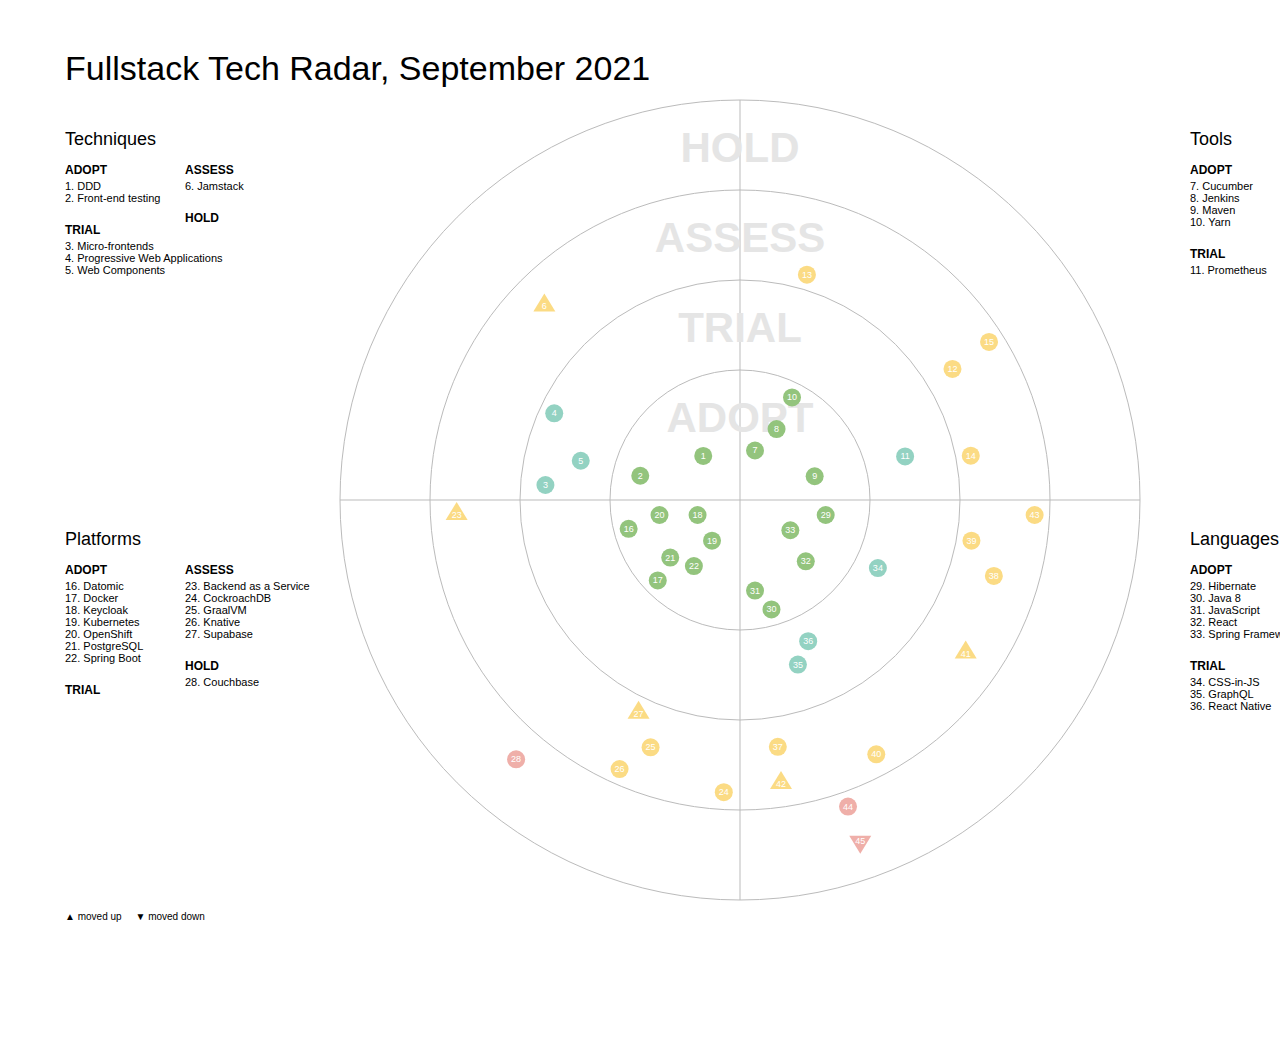
==== commit c91e3caa: "Update Fullstack with Jamstack et.al." ====
--- a/docs/fullstack.html
+++ b/docs/fullstack.html
@@ -845,7 +845,7 @@
     grid: "#bbb",
     inactive: "#ddd"
   },
-  title: "Fullstack Tech Radar, May 2021",
+  title: "Fullstack Tech Radar, September 2021",
   quadrants: [
     { name: "Languages & Frameworks" },
     { name: "Platforms" },
@@ -861,7 +861,7 @@
   print_layout: true,
   // zoomed_quadrant: 0,
   //ENTRIES
-entries: [{"label":"Clojure","quadrant":0,"ring":3,"moved":0,"link":"https://clojure.org/","tw_key":"clojure","field":"Backend"},{"label":"CSS-in-JS","quadrant":0,"ring":1,"moved":0,"link":"https://medium.com/dailyjs/what-is-actually-css-in-js-f2f529a2757","tw_key":"css-in-js","field":"Frontend"},{"label":"GraphQL","quadrant":0,"ring":1,"moved":0,"link":"https://graphql.org/","tw_key":"graphql","field":"Frontend"},{"label":"Hibernate","quadrant":0,"ring":0,"moved":0,"link":"https://hibernate.org/","field":"Backend"},{"label":"Java 11","quadrant":0,"ring":0,"moved":0,"link":"https://www.oracle.com/technetwork/java/javase/downloads/jdk11-downloads-5066655.html","field":"Backend"},{"label":"Java 8","quadrant":0,"ring":0,"moved":0,"link":"https://www.oracle.com/technetwork/java/javase/overview/java8-2100321.html","tw_key":"java-8","field":"Backend"},{"label":"JavaScript","quadrant":0,"ring":0,"moved":0,"link":"https://en.wikipedia.org/wiki/JavaScript","tw_key":"javascript-as-a-first-class-language","field":"Frontend"},{"label":"jOOQ","quadrant":0,"ring":2,"moved":0,"link":"https://www.jooq.org/","field":"Backend"},{"label":"Kotlin","quadrant":0,"ring":2,"moved":0,"link":"https://kotlinlang.org/","tw_key":"kotlin","field":"Backend"},{"label":"next.js","quadrant":0,"ring":2,"moved":0,"link":"https://nextjs.org/","tw_key":"next-js","field":"JAMstack"},{"label":"Quarkus","quadrant":0,"ring":2,"moved":0,"link":"https://quarkus.io/","tw_key":"quarkus","field":"Cloud"},{"label":"React","quadrant":0,"ring":0,"moved":0,"link":"https://reactjs.org/","tw_key":"react-js","field":"Frontend"},{"label":"React Native","quadrant":0,"ring":1,"moved":0,"link":"https://facebook.github.io/react-native/","tw_key":"react-native","field":"Frontend"},{"label":"Redux","quadrant":0,"ring":0,"moved":0,"link":"https://redux.js.org/","tw_key":"redux","field":"Frontend"},{"label":"Spring Framework","quadrant":0,"ring":0,"moved":0,"link":"https://spring.io/","field":"Backend"},{"label":"TypeScript","quadrant":0,"ring":2,"moved":0,"link":"https://www.typescriptlang.org/","tw_key":"typescript","field":"Frontend"},{"label":"Docker","quadrant":1,"ring":0,"moved":0,"link":"https://www.docker.com/","tw_key":"docker","field":"Cloud"},{"label":"Elasticsearch","quadrant":3,"ring":0,"moved":0,"link":"https://www.elastic.co/products/app-search","tw_key":"elastic-search","field":"Data Engineering"},{"label":"GraalVM","quadrant":1,"ring":2,"moved":0,"link":"https://www.graalvm.org/","tw_key":"graalvm","field":"Backend"},{"label":"Keycloak","quadrant":3,"ring":0,"moved":0,"link":"https://www.keycloak.org/","tw_key":"keycloak","field":"PrivSec"},{"label":"Kubernetes","quadrant":1,"ring":0,"moved":0,"link":"https://kubernetes.io/","tw_key":"kubernetes","field":"Cloud"},{"label":"OpenShift","quadrant":1,"ring":0,"moved":0,"link":"https://www.openshift.com/","field":"Cloud"},{"label":"Spring Boot","quadrant":3,"ring":0,"moved":0,"link":"https://spring.io/projects/spring-boot","tw_key":"spring-boot","field":"Backend"},{"label":"DDD","quadrant":2,"ring":0,"moved":0,"link":"https://en.wikipedia.org/wiki/Domain-driven_design","field":"Design"},{"label":"Front-end testing","quadrant":2,"ring":0,"moved":0,"link":"http://frontendtesting.com/","field":"Frontend"},{"label":"Micro-frontends","quadrant":2,"ring":1,"moved":0,"link":"https://martinfowler.com/articles/micro-frontends.html","tw_key":"micro-frontends","field":"Frontend"},{"label":"Progressive Web Applications","quadrant":2,"ring":1,"moved":0,"link":"https://en.wikipedia.org/wiki/Progressive_web_application","tw_key":"progressive-web-applications","field":"Frontend"},{"label":"Web Components","quadrant":2,"ring":1,"moved":0,"link":"https://developer.mozilla.org/en-US/docs/Web/Web_Components","tw_key":"web-components-standard","field":"Frontend"},{"label":"CockroachDB","quadrant":3,"ring":2,"moved":0,"link":"https://www.cockroachlabs.com/db/product","tw_key":"cockroachdb","field":"Data Engineering"},{"label":"Couchbase","quadrant":3,"ring":3,"moved":0,"link":"https://www.couchbase.com/community","tw_key":"couchbase","field":"Data Engineering"},{"label":"Cucumber","quadrant":3,"ring":0,"moved":0,"link":"https://cucumber.io/","field":"Frontend"},{"label":"Cypress","quadrant":3,"ring":2,"moved":0,"link":"https://www.cypress.io/","tw_key":"cypress","field":"Frontend"},{"label":"Datomic","quadrant":3,"ring":0,"moved":0,"link":"https://www.datomic.com/","tw_key":"datomic","field":"Data Engineering"},{"label":"Grafeas","quadrant":3,"ring":2,"moved":0,"link":"https://grafeas.io/","tw_key":"grafeas","field":"PrivSec"},{"label":"Jenkins","quadrant":3,"ring":0,"moved":0,"link":"https://jenkins.io/","field":"DevOps"},{"label":"Jest","quadrant":3,"ring":2,"moved":0,"link":"https://jestjs.io","tw_key":"jest","field":"Frontend"},{"label":"Kong","quadrant":3,"ring":2,"moved":0,"link":"https://konghq.com/kong/","tw_key":"kong-api-gateway","field":"Backend"},{"label":"Maven","quadrant":3,"ring":0,"moved":0,"link":"https://maven.apache.org/","tw_key":"maven","field":"Backend"},{"label":"PostgreSQL","quadrant":3,"ring":0,"moved":0,"link":"https://www.postgresql.org/","field":"Data Engineering"},{"label":"Prometheus","quadrant":3,"ring":1,"moved":0,"link":"https://prometheus.io/","tw_key":"prometheus","field":"DevOps"},{"label":"Yarn","quadrant":3,"ring":0,"moved":0,"link":"https://yarnpkg.com/","tw_key":"yarn","field":"Frontend"},{"label":"Reactor","quadrant":0,"ring":1,"moved":1,"link":"https://projectreactor.io/","tw_key":"reactor","field":"Backend"},{"label":"XState","quadrant":0,"ring":2,"moved":1,"link":"https://xstate.js.org/docs/","tw_key":"xstate","field":"Frontend"},{"label":"Reactive programming","quadrant":2,"ring":1,"moved":1,"link":"https://en.wikipedia.org/wiki/Reactive_programming","tw_key":"reactive-programming","field":"Backend"},{"label":"Reactive streams","quadrant":2,"ring":2,"moved":1,"link":"http://www.reactive-streams.org/","tw_key":"reactive-streams","field":"Backend"},{"label":"RxJS","quadrant":0,"ring":1,"moved":1,"link":"https://rxjs.dev/guide/overview/","tw_key":"rxjs","field":"Frontend"},{"label":"Headless CMS","quadrant":3,"ring":1,"moved":1,"link":"https://jamstack.org/headless-cms/","tw_key":"headless-cms","field":"JAMstack"},{"label":"JAMstack","quadrant":1,"ring":1,"moved":1,"link":"https://jamstack.org/","tw_key":"jamstack","field":"JAMstack"}]
+entries: [{"label":"Clojure","link":"https://clojure.org/","tw_key":"clojure","quadrant":0,"ring":3,"moved":0,"active":false,"Categorie":"Backend"},{"label":"CockroachDB","link":"https://www.cockroachlabs.com/db/product","tw_key":"cockroachdb","quadrant":1,"ring":2,"moved":0,"active":false,"Categorie":"Backend"},{"label":"Couchbase","link":"https://www.couchbase.com/community","tw_key":"couchbase","quadrant":1,"ring":3,"moved":0,"active":false,"Categorie":"Backend"},{"label":"CSS-in-JS","link":"https://medium.com/dailyjs/what-is-actually-css-in-js-f2f529a2757","tw_key":"css-in-js","quadrant":0,"ring":1,"moved":0,"active":false,"Categorie":"Frontend"},{"label":"Cucumber","link":"https://cucumber.io/","tw_key":"","quadrant":3,"ring":0,"moved":0,"active":false,"Categorie":"Frontend"},{"label":"Cypress","link":"https://www.cypress.io/","tw_key":"cypress","quadrant":3,"ring":2,"moved":0,"active":false,"Categorie":"Frontend"},{"label":"Datomic","link":"https://www.datomic.com/","tw_key":"datomic","quadrant":1,"ring":0,"moved":0,"active":false,"Categorie":"Backend"},{"label":"DDD","link":"https://en.wikipedia.org/wiki/Domain-driven_design","tw_key":"","quadrant":2,"ring":0,"moved":0,"active":false,"Categorie":"Design"},{"label":"Docker","link":"https://www.docker.com/","tw_key":"docker","quadrant":1,"ring":0,"moved":0,"active":false,"Categorie":"Cloud"},{"label":"Front-end testing","link":"http://frontendtesting.com/","tw_key":"","quadrant":2,"ring":0,"moved":0,"active":false,"Categorie":"Frontend"},{"label":"GraalVM","link":"https://www.graalvm.org/","tw_key":"graalvm","quadrant":1,"ring":2,"moved":0,"active":false,"Categorie":"Backend"},{"label":"Grafeas","link":"https://grafeas.io/","tw_key":"grafeas","quadrant":3,"ring":2,"moved":0,"active":false,"Categorie":"PrivSec"},{"label":"GraphQL","link":"https://graphql.org/","tw_key":"graphql","quadrant":0,"ring":1,"moved":0,"active":false,"Categorie":"Frontend"},{"label":"Hibernate","link":"https://hibernate.org/","tw_key":"","quadrant":0,"ring":0,"moved":0,"active":false,"Categorie":"Backend"},{"label":"Java 11","link":"https://www.oracle.com/technetwork/java/javase/downloads/jdk11-downloads-5066655.html","tw_key":"","quadrant":0,"ring":2,"moved":0,"active":false,"Categorie":"Backend"},{"label":"Java 8","link":"https://www.oracle.com/technetwork/java/javase/overview/java8-2100321.html","tw_key":"java-8","quadrant":0,"ring":0,"moved":0,"active":false,"Categorie":"Backend"},{"label":"JavaScript","link":"https://en.wikipedia.org/wiki/JavaScript","tw_key":"javascript-as-a-first-class-language","quadrant":0,"ring":0,"moved":0,"active":false,"Categorie":"Frontend"},{"label":"Jenkins","link":"https://jenkins.io/","tw_key":"","quadrant":3,"ring":0,"moved":0,"active":false,"Categorie":"DevOps"},{"label":"Jest","link":"https://jestjs.io","tw_key":"jest","quadrant":3,"ring":2,"moved":0,"active":false,"Categorie":"Frontend"},{"label":"Keycloak","link":"https://www.keycloak.org/","tw_key":"keycloak","quadrant":1,"ring":0,"moved":0,"active":false,"Categorie":"PrivSec"},{"label":"Knative","link":"https://cloud.google.com/knative","tw_key":"knative","quadrant":1,"ring":2,"moved":0,"active":false,"Categorie":"Cloud"},{"label":"Kong","link":"https://konghq.com/kong/","tw_key":"kong-api-gateway","quadrant":3,"ring":2,"moved":0,"active":false,"Categorie":"Backend"},{"label":"Kotlin","link":"https://kotlinlang.org/","tw_key":"kotlin","quadrant":0,"ring":2,"moved":0,"active":false,"Categorie":"Backend"},{"label":"Kubernetes","link":"https://kubernetes.io/","tw_key":"kubernetes","quadrant":1,"ring":0,"moved":0,"active":false,"Categorie":"Cloud"},{"label":"Maven","link":"https://maven.apache.org/","tw_key":"maven","quadrant":3,"ring":0,"moved":0,"active":false,"Categorie":"Backend"},{"label":"Micro-frontends","link":"https://martinfowler.com/articles/micro-frontends.html","tw_key":"micro-frontends","quadrant":2,"ring":1,"moved":0,"active":false,"Categorie":"Frontend"},{"label":"next.js","link":"https://nextjs.org/","tw_key":"next-js","quadrant":0,"ring":2,"moved":0,"active":false,"Categorie":"Frontend"},{"label":"OpenShift","link":"https://www.openshift.com/","tw_key":"","quadrant":1,"ring":0,"moved":0,"active":false,"Categorie":"Cloud"},{"label":"PostgreSQL","link":"https://www.postgresql.org/","tw_key":"","quadrant":1,"ring":0,"moved":0,"active":false,"Categorie":"Backend"},{"label":"Progressive Web Applications","link":"https://en.wikipedia.org/wiki/Progressive_web_application","tw_key":"progressive-web-applications","quadrant":2,"ring":1,"moved":0,"active":false,"Categorie":"Frontend"},{"label":"Prometheus","link":"https://prometheus.io/","tw_key":"prometheus","quadrant":3,"ring":1,"moved":0,"active":false,"Categorie":"DevOps"},{"label":"Quarkus","link":"https://quarkus.io/","tw_key":"quarkus","quadrant":0,"ring":2,"moved":0,"active":false,"Categorie":"Cloud"},{"label":"React","link":"https://reactjs.org/","tw_key":"react-js","quadrant":0,"ring":0,"moved":0,"active":false,"Categorie":"Frontend"},{"label":"React Native","link":"https://facebook.github.io/react-native/","tw_key":"react-native","quadrant":0,"ring":1,"moved":0,"active":false,"Categorie":"Frontend"},{"label":"Redux","link":"https://redux.js.org/","tw_key":"redux","quadrant":0,"ring":3,"moved":-1,"active":false,"Categorie":"Frontend"},{"label":"Spring Boot","link":"https://spring.io/projects/spring-boot","tw_key":"spring-boot","quadrant":1,"ring":0,"moved":0,"active":false,"Categorie":"Backend"},{"label":"Spring Framework","link":"https://spring.io/","tw_key":"","quadrant":0,"ring":0,"moved":0,"active":false,"Categorie":"Backend"},{"label":"TypeScript","link":"https://www.typescriptlang.org/","tw_key":"typescript","quadrant":0,"ring":2,"moved":0,"active":false,"Categorie":"Frontend"},{"label":"Web Components","link":"https://developer.mozilla.org/en-US/docs/Web/Web_Components","tw_key":"web-components-standard","quadrant":2,"ring":1,"moved":0,"active":false,"Categorie":"Frontend"},{"label":"Yarn","link":"https://yarnpkg.com/","tw_key":"yarn","quadrant":3,"ring":0,"moved":0,"active":false,"Categorie":"Frontend"},{"label":"Jamstack","link":"https://jamstack.org/","tw_key":"jamstack","quadrant":2,"ring":2,"moved":1,"active":false,"Categorie":"Frontend"},{"label":"Backend as a Service","link":"https://www.cloudflare.com/learning/serverless/glossary/backend-as-a-service-baas/","tw_key":"backend-as-a-service","quadrant":1,"ring":2,"moved":1,"active":false,"Categorie":"Backend"},{"label":"Supabase","link":"https://supabase.io/","tw_key":"","quadrant":1,"ring":2,"moved":1,"active":false,"Categorie":"Backend"},{"label":"React Query","link":"https://react-query.tanstack.com/","tw_key":"","quadrant":0,"ring":2,"moved":1,"active":false,"Categorie":"Frontend"},{"label":"React Hooks","link":"https://reactjs.org/docs/hooks-intro.html","tw_key":"react-hooks","quadrant":0,"ring":2,"moved":1,"active":false,"Categorie":"Frontend"}]
   //ENTRIES
 });
 </script>
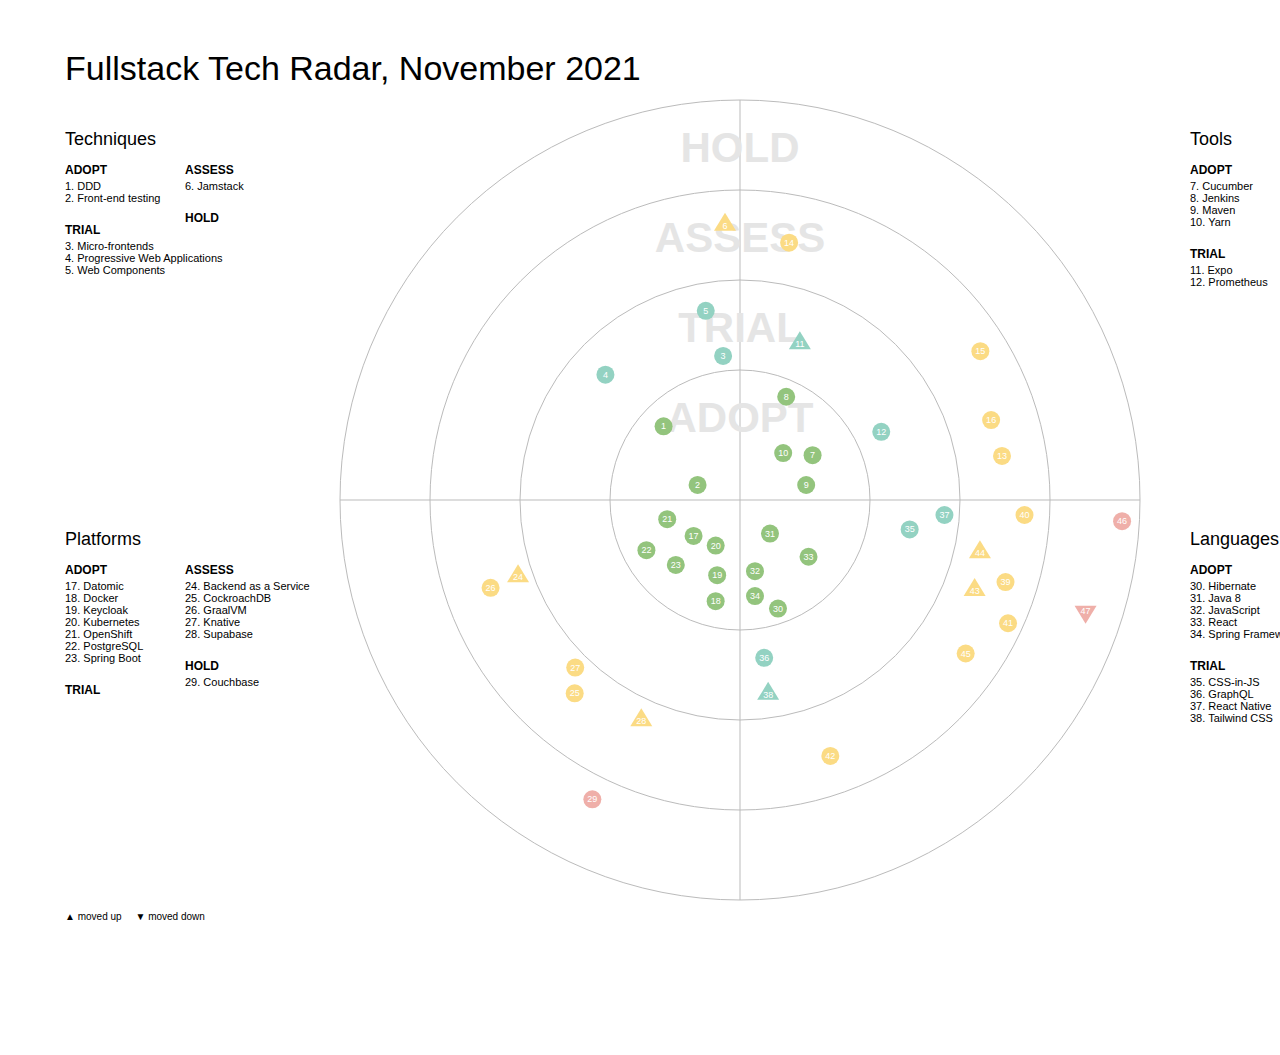
==== commit 176c7a38: "Update for november" ====
--- a/docs/fullstack.html
+++ b/docs/fullstack.html
@@ -845,7 +845,7 @@
     grid: "#bbb",
     inactive: "#ddd"
   },
-  title: "Fullstack Tech Radar, September 2021",
+  title: "Fullstack Tech Radar, November 2021",
   quadrants: [
     { name: "Languages & Frameworks" },
     { name: "Platforms" },
@@ -861,7 +861,7 @@
   print_layout: true,
   // zoomed_quadrant: 0,
   //ENTRIES
-entries: [{"label":"Clojure","link":"https://clojure.org/","tw_key":"clojure","quadrant":0,"ring":3,"moved":0,"active":false,"Categorie":"Backend"},{"label":"CockroachDB","link":"https://www.cockroachlabs.com/db/product","tw_key":"cockroachdb","quadrant":1,"ring":2,"moved":0,"active":false,"Categorie":"Backend"},{"label":"Couchbase","link":"https://www.couchbase.com/community","tw_key":"couchbase","quadrant":1,"ring":3,"moved":0,"active":false,"Categorie":"Backend"},{"label":"CSS-in-JS","link":"https://medium.com/dailyjs/what-is-actually-css-in-js-f2f529a2757","tw_key":"css-in-js","quadrant":0,"ring":1,"moved":0,"active":false,"Categorie":"Frontend"},{"label":"Cucumber","link":"https://cucumber.io/","tw_key":"","quadrant":3,"ring":0,"moved":0,"active":false,"Categorie":"Frontend"},{"label":"Cypress","link":"https://www.cypress.io/","tw_key":"cypress","quadrant":3,"ring":2,"moved":0,"active":false,"Categorie":"Frontend"},{"label":"Datomic","link":"https://www.datomic.com/","tw_key":"datomic","quadrant":1,"ring":0,"moved":0,"active":false,"Categorie":"Backend"},{"label":"DDD","link":"https://en.wikipedia.org/wiki/Domain-driven_design","tw_key":"","quadrant":2,"ring":0,"moved":0,"active":false,"Categorie":"Design"},{"label":"Docker","link":"https://www.docker.com/","tw_key":"docker","quadrant":1,"ring":0,"moved":0,"active":false,"Categorie":"Cloud"},{"label":"Front-end testing","link":"http://frontendtesting.com/","tw_key":"","quadrant":2,"ring":0,"moved":0,"active":false,"Categorie":"Frontend"},{"label":"GraalVM","link":"https://www.graalvm.org/","tw_key":"graalvm","quadrant":1,"ring":2,"moved":0,"active":false,"Categorie":"Backend"},{"label":"Grafeas","link":"https://grafeas.io/","tw_key":"grafeas","quadrant":3,"ring":2,"moved":0,"active":false,"Categorie":"PrivSec"},{"label":"GraphQL","link":"https://graphql.org/","tw_key":"graphql","quadrant":0,"ring":1,"moved":0,"active":false,"Categorie":"Frontend"},{"label":"Hibernate","link":"https://hibernate.org/","tw_key":"","quadrant":0,"ring":0,"moved":0,"active":false,"Categorie":"Backend"},{"label":"Java 11","link":"https://www.oracle.com/technetwork/java/javase/downloads/jdk11-downloads-5066655.html","tw_key":"","quadrant":0,"ring":2,"moved":0,"active":false,"Categorie":"Backend"},{"label":"Java 8","link":"https://www.oracle.com/technetwork/java/javase/overview/java8-2100321.html","tw_key":"java-8","quadrant":0,"ring":0,"moved":0,"active":false,"Categorie":"Backend"},{"label":"JavaScript","link":"https://en.wikipedia.org/wiki/JavaScript","tw_key":"javascript-as-a-first-class-language","quadrant":0,"ring":0,"moved":0,"active":false,"Categorie":"Frontend"},{"label":"Jenkins","link":"https://jenkins.io/","tw_key":"","quadrant":3,"ring":0,"moved":0,"active":false,"Categorie":"DevOps"},{"label":"Jest","link":"https://jestjs.io","tw_key":"jest","quadrant":3,"ring":2,"moved":0,"active":false,"Categorie":"Frontend"},{"label":"Keycloak","link":"https://www.keycloak.org/","tw_key":"keycloak","quadrant":1,"ring":0,"moved":0,"active":false,"Categorie":"PrivSec"},{"label":"Knative","link":"https://cloud.google.com/knative","tw_key":"knative","quadrant":1,"ring":2,"moved":0,"active":false,"Categorie":"Cloud"},{"label":"Kong","link":"https://konghq.com/kong/","tw_key":"kong-api-gateway","quadrant":3,"ring":2,"moved":0,"active":false,"Categorie":"Backend"},{"label":"Kotlin","link":"https://kotlinlang.org/","tw_key":"kotlin","quadrant":0,"ring":2,"moved":0,"active":false,"Categorie":"Backend"},{"label":"Kubernetes","link":"https://kubernetes.io/","tw_key":"kubernetes","quadrant":1,"ring":0,"moved":0,"active":false,"Categorie":"Cloud"},{"label":"Maven","link":"https://maven.apache.org/","tw_key":"maven","quadrant":3,"ring":0,"moved":0,"active":false,"Categorie":"Backend"},{"label":"Micro-frontends","link":"https://martinfowler.com/articles/micro-frontends.html","tw_key":"micro-frontends","quadrant":2,"ring":1,"moved":0,"active":false,"Categorie":"Frontend"},{"label":"next.js","link":"https://nextjs.org/","tw_key":"next-js","quadrant":0,"ring":2,"moved":0,"active":false,"Categorie":"Frontend"},{"label":"OpenShift","link":"https://www.openshift.com/","tw_key":"","quadrant":1,"ring":0,"moved":0,"active":false,"Categorie":"Cloud"},{"label":"PostgreSQL","link":"https://www.postgresql.org/","tw_key":"","quadrant":1,"ring":0,"moved":0,"active":false,"Categorie":"Backend"},{"label":"Progressive Web Applications","link":"https://en.wikipedia.org/wiki/Progressive_web_application","tw_key":"progressive-web-applications","quadrant":2,"ring":1,"moved":0,"active":false,"Categorie":"Frontend"},{"label":"Prometheus","link":"https://prometheus.io/","tw_key":"prometheus","quadrant":3,"ring":1,"moved":0,"active":false,"Categorie":"DevOps"},{"label":"Quarkus","link":"https://quarkus.io/","tw_key":"quarkus","quadrant":0,"ring":2,"moved":0,"active":false,"Categorie":"Cloud"},{"label":"React","link":"https://reactjs.org/","tw_key":"react-js","quadrant":0,"ring":0,"moved":0,"active":false,"Categorie":"Frontend"},{"label":"React Native","link":"https://facebook.github.io/react-native/","tw_key":"react-native","quadrant":0,"ring":1,"moved":0,"active":false,"Categorie":"Frontend"},{"label":"Redux","link":"https://redux.js.org/","tw_key":"redux","quadrant":0,"ring":3,"moved":-1,"active":false,"Categorie":"Frontend"},{"label":"Spring Boot","link":"https://spring.io/projects/spring-boot","tw_key":"spring-boot","quadrant":1,"ring":0,"moved":0,"active":false,"Categorie":"Backend"},{"label":"Spring Framework","link":"https://spring.io/","tw_key":"","quadrant":0,"ring":0,"moved":0,"active":false,"Categorie":"Backend"},{"label":"TypeScript","link":"https://www.typescriptlang.org/","tw_key":"typescript","quadrant":0,"ring":2,"moved":0,"active":false,"Categorie":"Frontend"},{"label":"Web Components","link":"https://developer.mozilla.org/en-US/docs/Web/Web_Components","tw_key":"web-components-standard","quadrant":2,"ring":1,"moved":0,"active":false,"Categorie":"Frontend"},{"label":"Yarn","link":"https://yarnpkg.com/","tw_key":"yarn","quadrant":3,"ring":0,"moved":0,"active":false,"Categorie":"Frontend"},{"label":"Jamstack","link":"https://jamstack.org/","tw_key":"jamstack","quadrant":2,"ring":2,"moved":1,"active":false,"Categorie":"Frontend"},{"label":"Backend as a Service","link":"https://www.cloudflare.com/learning/serverless/glossary/backend-as-a-service-baas/","tw_key":"backend-as-a-service","quadrant":1,"ring":2,"moved":1,"active":false,"Categorie":"Backend"},{"label":"Supabase","link":"https://supabase.io/","tw_key":"","quadrant":1,"ring":2,"moved":1,"active":false,"Categorie":"Backend"},{"label":"React Query","link":"https://react-query.tanstack.com/","tw_key":"","quadrant":0,"ring":2,"moved":1,"active":false,"Categorie":"Frontend"},{"label":"React Hooks","link":"https://reactjs.org/docs/hooks-intro.html","tw_key":"react-hooks","quadrant":0,"ring":2,"moved":1,"active":false,"Categorie":"Frontend"}]
+entries: [{"label":"Backend as a Service","link":"https://www.cloudflare.com/learning/serverless/glossary/backend-as-a-service-baas/","tw_key":"backend-as-a-service","quadrant":1,"ring":2,"moved":1,"active":false,"Categorie":"Backend"},{"label":"Clojure","link":"https://clojure.org/","tw_key":"clojure","quadrant":0,"ring":3,"moved":0,"active":false,"Categorie":"Backend"},{"label":"CockroachDB","link":"https://www.cockroachlabs.com/db/product","tw_key":"cockroachdb","quadrant":1,"ring":2,"moved":0,"active":false,"Categorie":"Backend"},{"label":"Couchbase","link":"https://www.couchbase.com/community","tw_key":"couchbase","quadrant":1,"ring":3,"moved":0,"active":false,"Categorie":"Backend"},{"label":"CSS-in-JS","link":"https://medium.com/dailyjs/what-is-actually-css-in-js-f2f529a2757","tw_key":"css-in-js","quadrant":0,"ring":1,"moved":0,"active":false,"Categorie":"Frontend"},{"label":"Cucumber","link":"https://cucumber.io/","tw_key":"","quadrant":3,"ring":0,"moved":0,"active":false,"Categorie":"Frontend"},{"label":"Cypress","link":"https://www.cypress.io/","tw_key":"cypress","quadrant":3,"ring":2,"moved":0,"active":false,"Categorie":"Frontend"},{"label":"Datomic","link":"https://www.datomic.com/","tw_key":"datomic","quadrant":1,"ring":0,"moved":0,"active":false,"Categorie":"Backend"},{"label":"DDD","link":"https://en.wikipedia.org/wiki/Domain-driven_design","tw_key":"","quadrant":2,"ring":0,"moved":0,"active":false,"Categorie":"Design"},{"label":"Docker","link":"https://www.docker.com/","tw_key":"docker","quadrant":1,"ring":0,"moved":0,"active":false,"Categorie":"Cloud"},{"label":"Expo","link":"https://expo.dev","tw_key":"","quadrant":3,"ring":1,"moved":1,"active":false,"Categorie":"Mobile"},{"label":"Front-end testing","link":"http://frontendtesting.com/","tw_key":"","quadrant":2,"ring":0,"moved":0,"active":false,"Categorie":"Frontend"},{"label":"GraalVM","link":"https://www.graalvm.org/","tw_key":"graalvm","quadrant":1,"ring":2,"moved":0,"active":false,"Categorie":"Backend"},{"label":"Grafeas","link":"https://grafeas.io/","tw_key":"grafeas","quadrant":3,"ring":2,"moved":0,"active":false,"Categorie":"PrivSec"},{"label":"GraphQL","link":"https://graphql.org/","tw_key":"graphql","quadrant":0,"ring":1,"moved":0,"active":false,"Categorie":"Frontend"},{"label":"Hibernate","link":"https://hibernate.org/","tw_key":"","quadrant":0,"ring":0,"moved":0,"active":false,"Categorie":"Backend"},{"label":"Jamstack","link":"https://jamstack.org/","tw_key":"jamstack","quadrant":2,"ring":2,"moved":1,"active":false,"Categorie":"Frontend"},{"label":"Java 11","link":"https://www.oracle.com/technetwork/java/javase/downloads/jdk11-downloads-5066655.html","tw_key":"","quadrant":0,"ring":2,"moved":0,"active":false,"Categorie":"Backend"},{"label":"Java 8","link":"https://www.oracle.com/technetwork/java/javase/overview/java8-2100321.html","tw_key":"java-8","quadrant":0,"ring":0,"moved":0,"active":false,"Categorie":"Backend"},{"label":"JavaScript","link":"https://en.wikipedia.org/wiki/JavaScript","tw_key":"javascript-as-a-first-class-language","quadrant":0,"ring":0,"moved":0,"active":false,"Categorie":"Frontend"},{"label":"Jenkins","link":"https://jenkins.io/","tw_key":"","quadrant":3,"ring":0,"moved":0,"active":false,"Categorie":"DevOps"},{"label":"Jest","link":"https://jestjs.io","tw_key":"jest","quadrant":3,"ring":2,"moved":0,"active":false,"Categorie":"Frontend"},{"label":"Keycloak","link":"https://www.keycloak.org/","tw_key":"keycloak","quadrant":1,"ring":0,"moved":0,"active":false,"Categorie":"PrivSec"},{"label":"Knative","link":"https://cloud.google.com/knative","tw_key":"knative","quadrant":1,"ring":2,"moved":0,"active":false,"Categorie":"Cloud"},{"label":"Kong","link":"https://konghq.com/kong/","tw_key":"kong-api-gateway","quadrant":3,"ring":2,"moved":0,"active":false,"Categorie":"Backend"},{"label":"Kotlin","link":"https://kotlinlang.org/","tw_key":"kotlin","quadrant":0,"ring":2,"moved":0,"active":false,"Categorie":"Backend"},{"label":"Kubernetes","link":"https://kubernetes.io/","tw_key":"kubernetes","quadrant":1,"ring":0,"moved":0,"active":false,"Categorie":"Cloud"},{"label":"Maven","link":"https://maven.apache.org/","tw_key":"maven","quadrant":3,"ring":0,"moved":0,"active":false,"Categorie":"Backend"},{"label":"Micro-frontends","link":"https://martinfowler.com/articles/micro-frontends.html","tw_key":"micro-frontends","quadrant":2,"ring":1,"moved":0,"active":false,"Categorie":"Frontend"},{"label":"next.js","link":"https://nextjs.org/","tw_key":"next-js","quadrant":0,"ring":2,"moved":0,"active":false,"Categorie":"Frontend"},{"label":"OpenShift","link":"https://www.openshift.com/","tw_key":"","quadrant":1,"ring":0,"moved":0,"active":false,"Categorie":"Cloud"},{"label":"PostgreSQL","link":"https://www.postgresql.org/","tw_key":"","quadrant":1,"ring":0,"moved":0,"active":false,"Categorie":"Backend"},{"label":"Progressive Web Applications","link":"https://en.wikipedia.org/wiki/Progressive_web_application","tw_key":"progressive-web-applications","quadrant":2,"ring":1,"moved":0,"active":false,"Categorie":"Frontend"},{"label":"Prometheus","link":"https://prometheus.io/","tw_key":"prometheus","quadrant":3,"ring":1,"moved":0,"active":false,"Categorie":"DevOps"},{"label":"Quarkus","link":"https://quarkus.io/","tw_key":"quarkus","quadrant":0,"ring":2,"moved":0,"active":false,"Categorie":"Cloud"},{"label":"React","link":"https://reactjs.org/","tw_key":"react-js","quadrant":0,"ring":0,"moved":0,"active":false,"Categorie":"Frontend"},{"label":"React Hooks","link":"https://reactjs.org/docs/hooks-intro.html","tw_key":"react-hooks","quadrant":0,"ring":2,"moved":1,"active":false,"Categorie":"Frontend"},{"label":"React Native","link":"https://facebook.github.io/react-native/","tw_key":"react-native","quadrant":0,"ring":1,"moved":0,"active":false,"Categorie":"Mobile"},{"label":"React Query","link":"https://react-query.tanstack.com/","tw_key":"","quadrant":0,"ring":2,"moved":1,"active":false,"Categorie":"Frontend"},{"label":"Redux","link":"https://redux.js.org/","tw_key":"redux","quadrant":0,"ring":3,"moved":-1,"active":false,"Categorie":"Frontend"},{"label":"Spring Boot","link":"https://spring.io/projects/spring-boot","tw_key":"spring-boot","quadrant":1,"ring":0,"moved":0,"active":false,"Categorie":"Backend"},{"label":"Spring Framework","link":"https://spring.io/","tw_key":"","quadrant":0,"ring":0,"moved":0,"active":false,"Categorie":"Backend"},{"label":"Supabase","link":"https://supabase.io/","tw_key":"","quadrant":1,"ring":2,"moved":1,"active":false,"Categorie":"Backend"},{"label":"Tailwind CSS","link":"https://tailwindcss.com","tw_key":"","quadrant":0,"ring":1,"moved":1,"active":false,"Categorie":"Frontend"},{"label":"TypeScript","link":"https://www.typescriptlang.org/","tw_key":"typescript","quadrant":0,"ring":2,"moved":0,"active":false,"Categorie":"Frontend"},{"label":"Web Components","link":"https://developer.mozilla.org/en-US/docs/Web/Web_Components","tw_key":"web-components-standard","quadrant":2,"ring":1,"moved":0,"active":false,"Categorie":"Frontend"},{"label":"Yarn","link":"https://yarnpkg.com/","tw_key":"yarn","quadrant":3,"ring":0,"moved":0,"active":false,"Categorie":"Frontend"}]
   //ENTRIES
 });
 </script>
